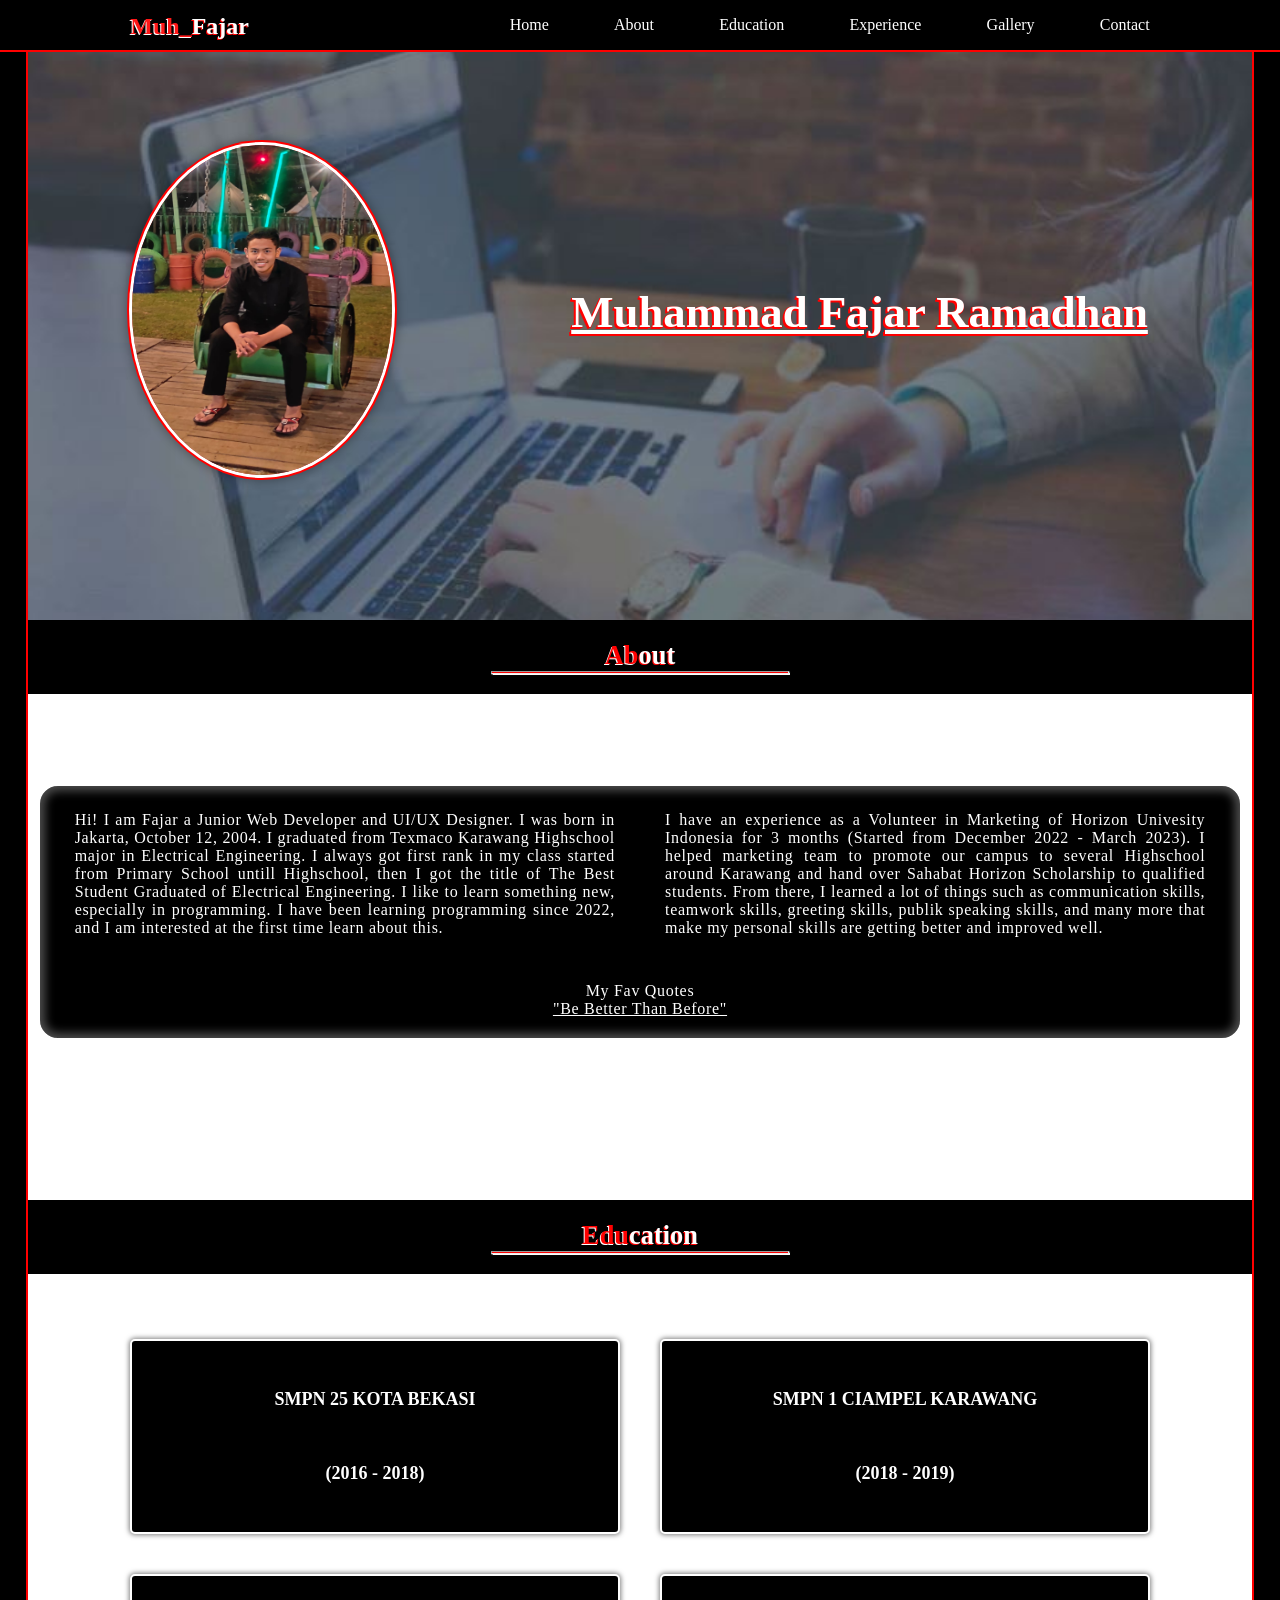
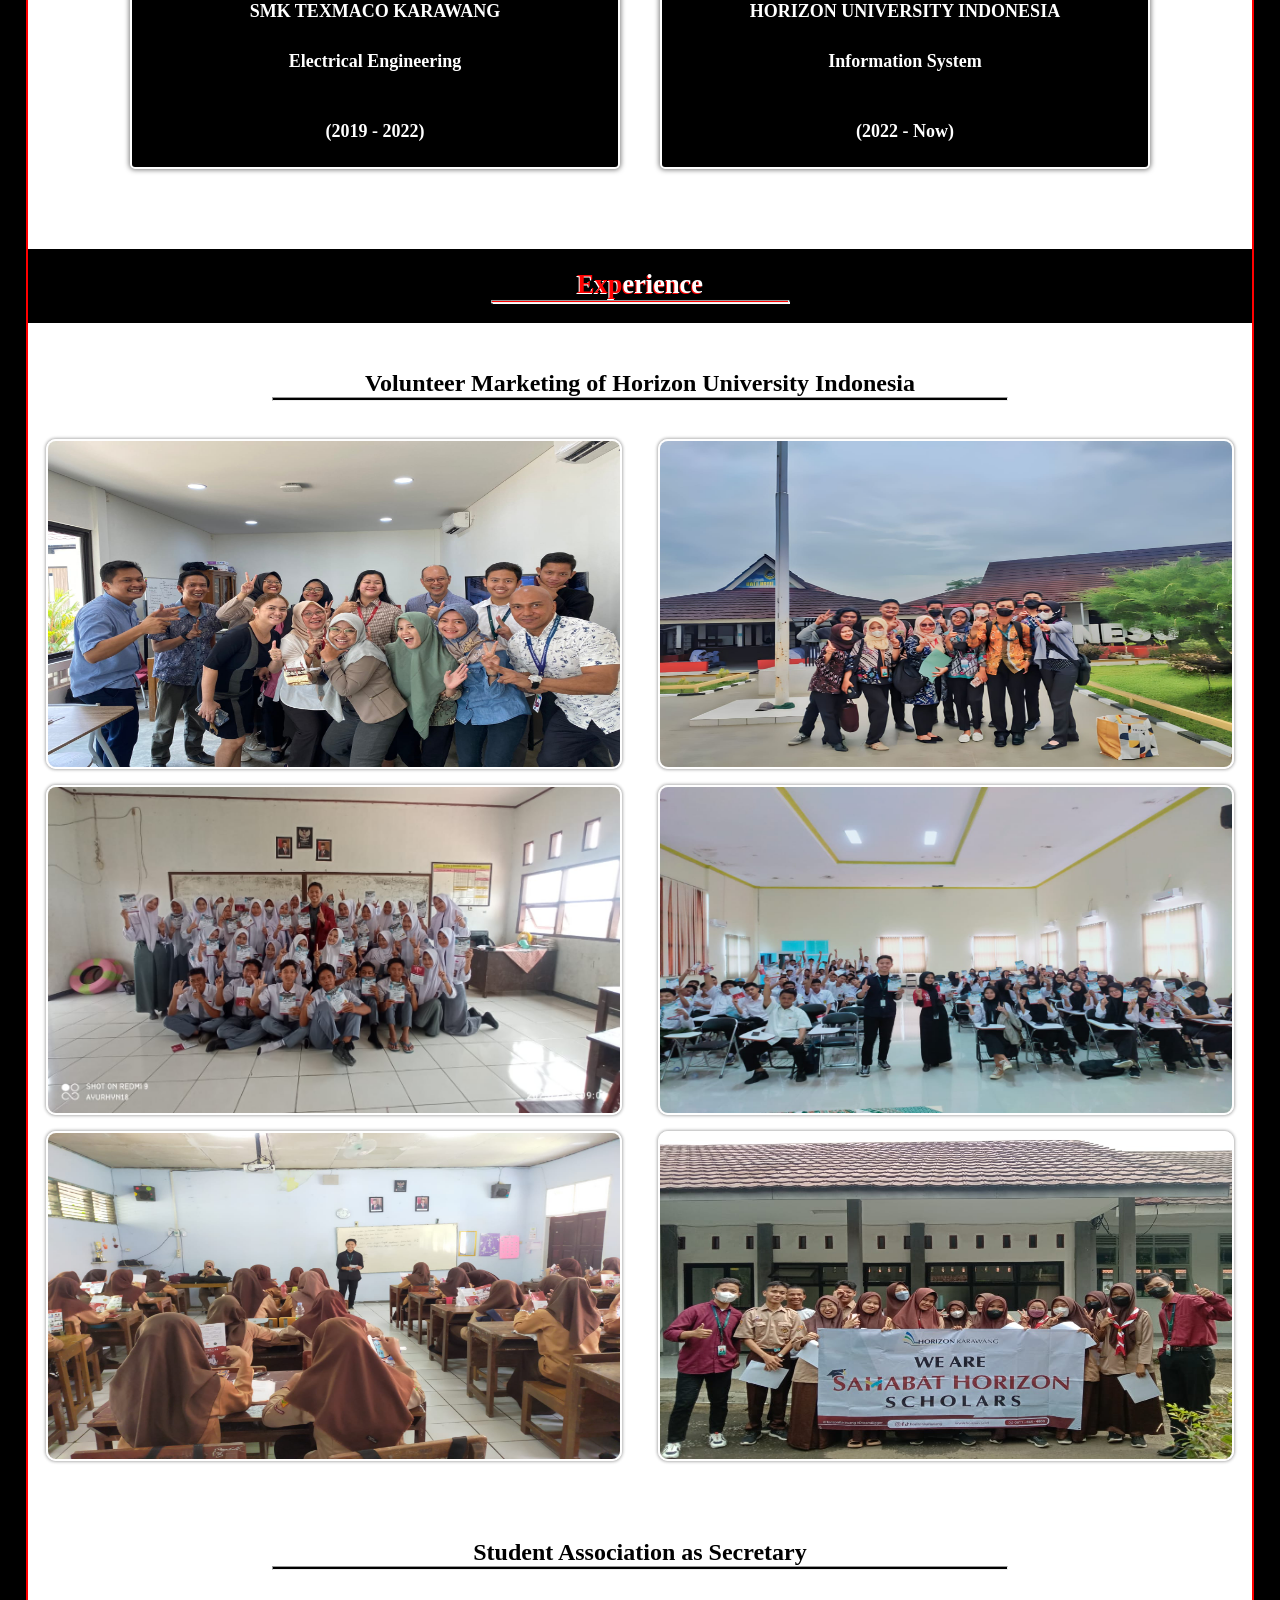
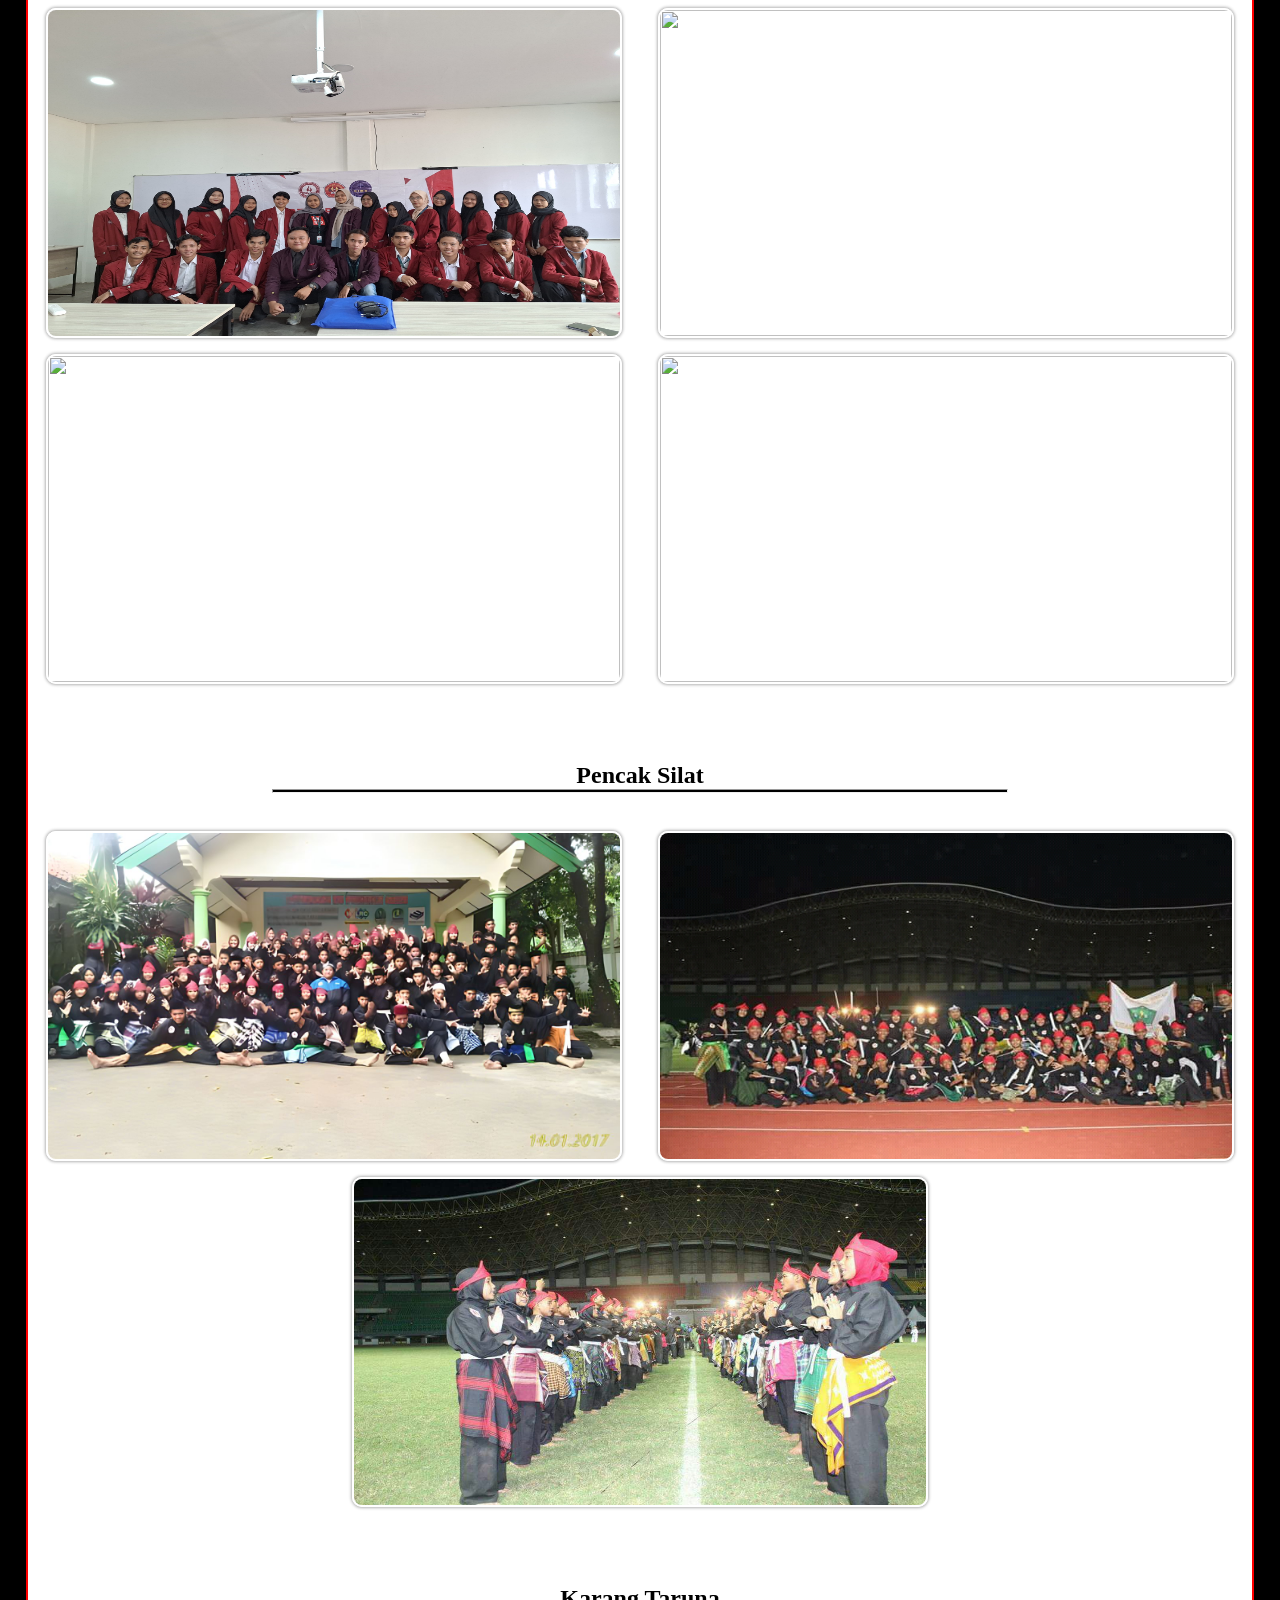
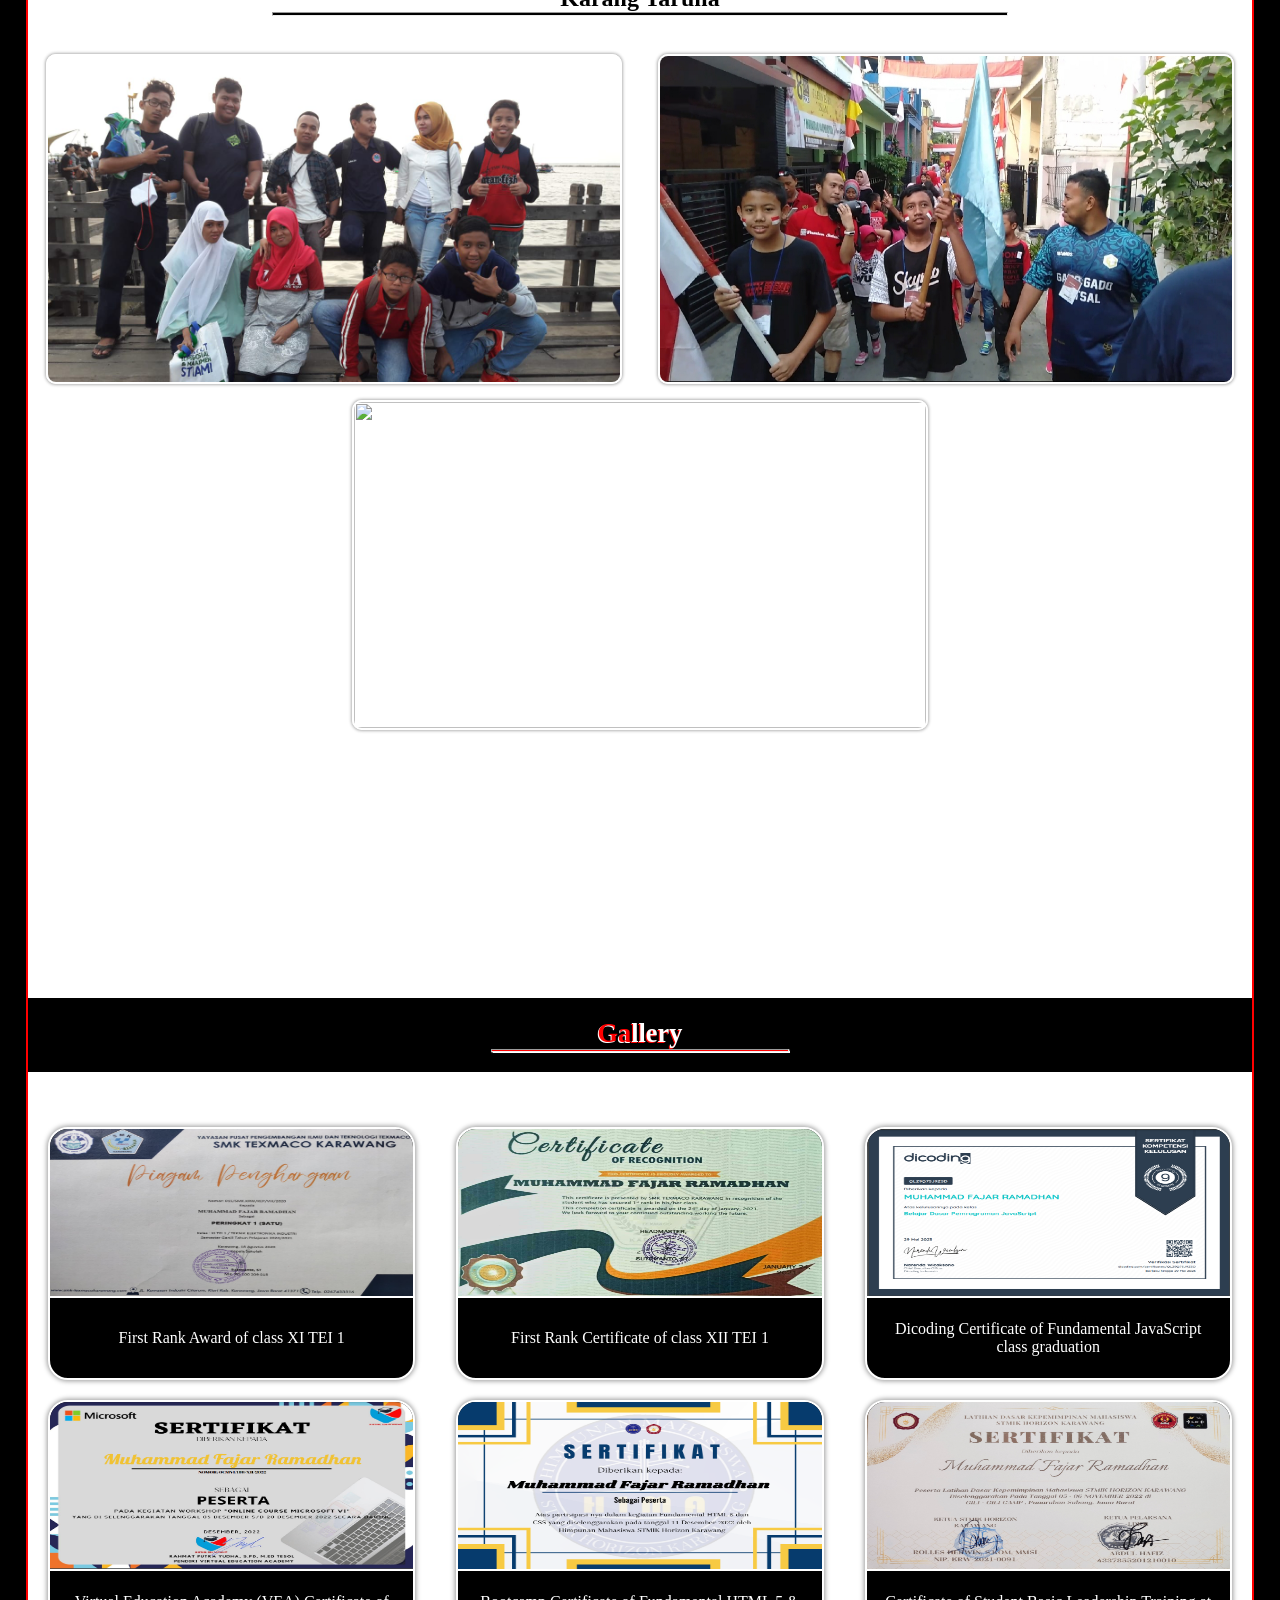
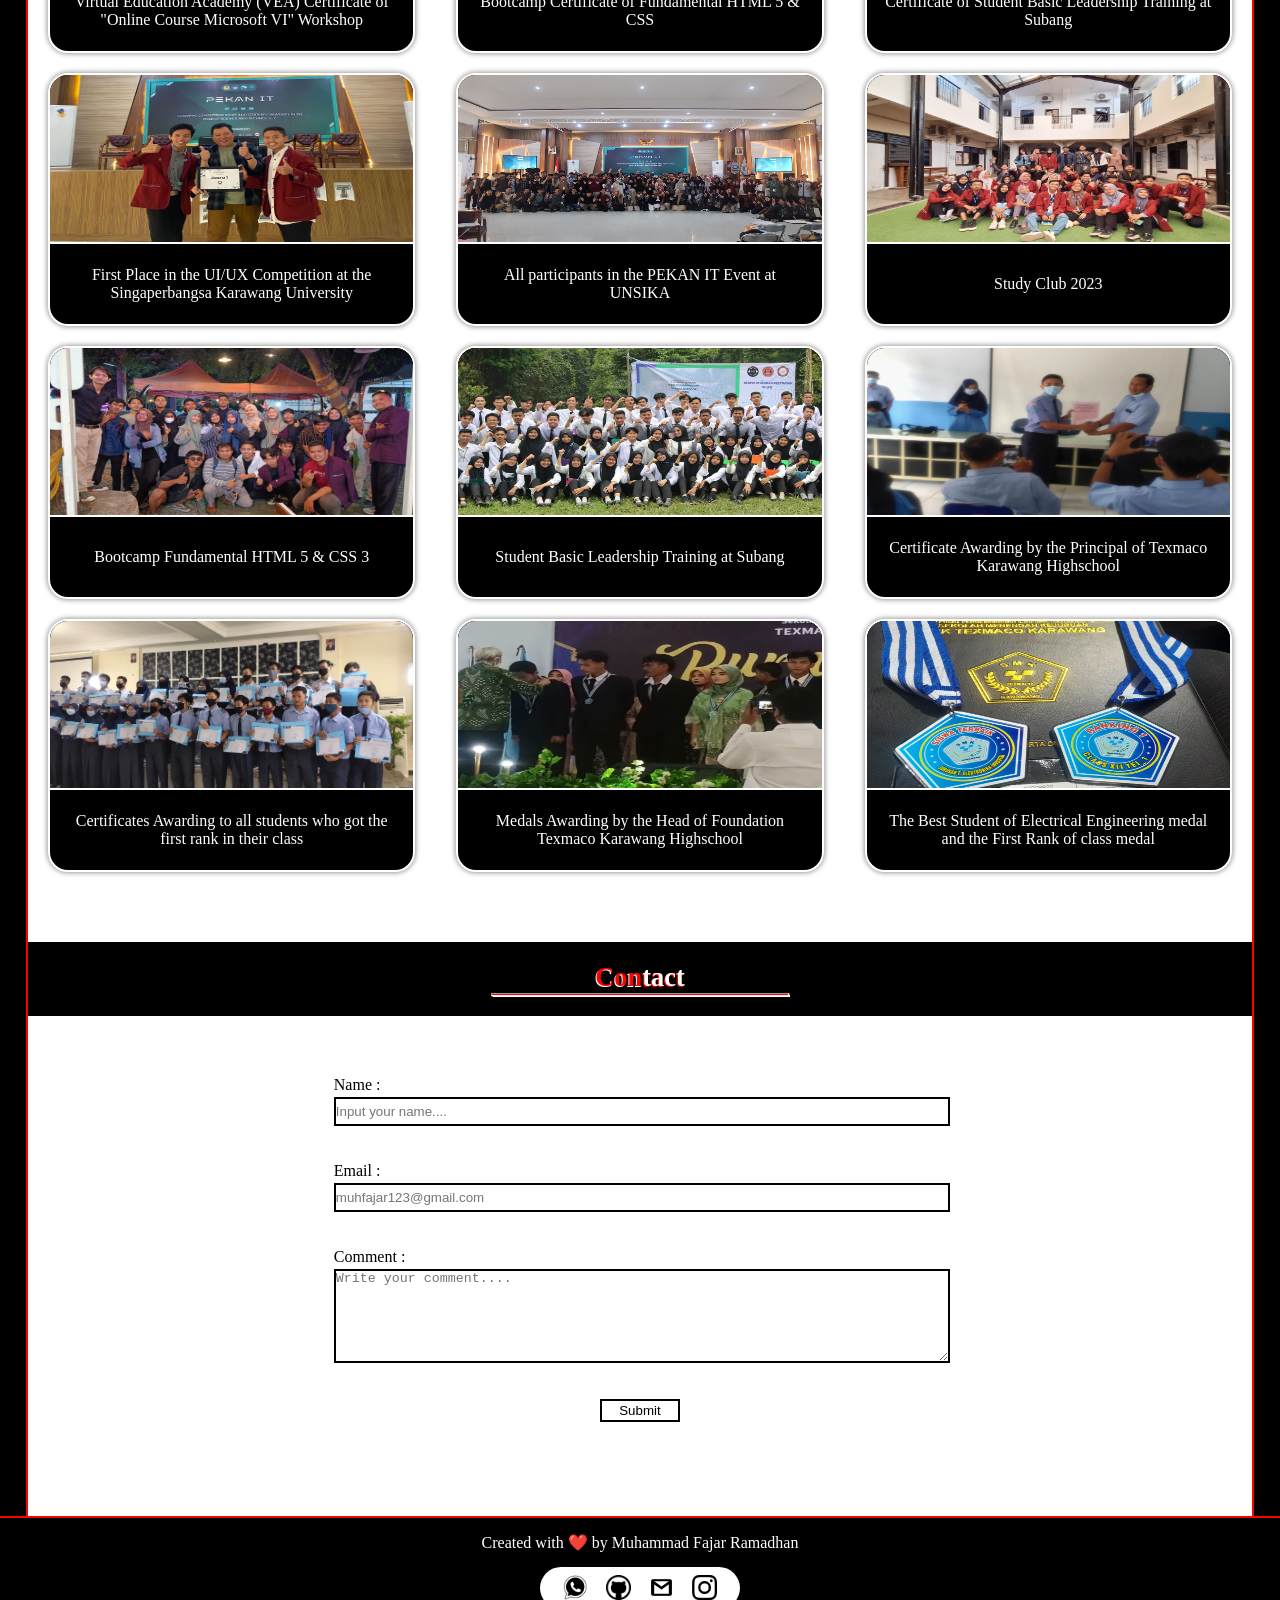
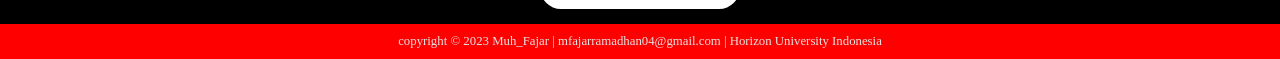
==== index.html @ cba86c98 "merubah nama file menjadi index.html" ====
<!DOCTYPE html>
<html lang="en">

<head>
    <meta charset="UTF-8">
    <meta name="viewport" content="width=device-width, initial-scale=1.0">
    <title>Portfolio</title>
    <link rel="stylesheet" href="style.css">
</head>

<body>
    <div class="container">
        <nav>
            <div class="logo">
                <h1><span>Muh_</span>Fajar</h1>
            </div>

            <ul>
                <li><a href="#home" class="visit">Home</a></li>
                <li><a href="#about">About</a></li>
                <li><a href="#education">Education</a></li>
                <li><a href="#experience">Experience</a></li>
                <li><a href="#gallery">Gallery</a></li>
                <li><a href="#contact">Contact</a></li>
            </ul>

            <div class="menu-toggle">
                <input type="checkbox">
                <span></span>
                <span></span>
                <span></span>
            </div>
        </nav>

        <!-- Home -->
        <div class="hero">
            <div id="home">
                <div class="container-dua">
                    <div class="profile">
                        <div class="profile2">
                            <img src="image/Profile.jpeg" alt="">
                        </div>
                        <div class="content">
                            <h1>Muhammad Fajar Ramadhan</h1>
                            <p class="typing"></p>
                        </div>
                    </div>
                </div>
            </div>

            <!-- About -->
            <section id="about">
                <div class="sub">
                    <h2><span class="merah">Ab</span>out</h2>
                    <hr>
                </div>
                <div class="container-tiga">
                    <div class="content2">
                        <p>Hi! I am Fajar a Junior Web Developer and UI/UX Designer. I was born in Jakarta, October 12,
                            2004. I graduated
                            from
                            Texmaco Karawang Highschool major in Electrical Engineering. I always got first rank in my
                            class
                            started from Primary School untill Highschool, then I got the title of The Best Student
                            Graduated of Electrical Engineering. I like to learn something new, especially in
                            programming. I
                            have been learning programming since 2022, and I am interested at the first time learn about
                            this. </p>
                    </div>
                    <div class="content2">
                        <p>I have an experience as a Volunteer in Marketing of Horizon Univesity Indonesia for 3 months
                            (Started from December 2022 - March 2023).
                            I
                            helped marketing team to promote our campus to several Highschool around Karawang and hand
                            over
                            Sahabat Horizon Scholarship to qualified students. From
                            there, I learned a lot of things such as communication skills, teamwork skills, greeting
                            skills,
                            publik speaking skills, and many more that make my personal skills are getting better and
                            improved well. </p>
                    </div>
                    <div class="quote">
                        <p>My Fav Quotes </p>
                        <p>"Be Better Than Before"</p>
                    </div>
                </div>
            </section>


            <!-- Education -->
            <section id="education">
                <div class="sub">
                    <h2><span class="merah">Edu</span>cation</h2>
                    <hr>
                </div>
                <div class="container-empat">
                    <div class="box">
                        <span>SMPN 25 KOTA BEKASI</span>
                        <span>(2016 - 2018)</span>
                    </div>
                    <div class="box">
                        <span>SMPN 1 CIAMPEL KARAWANG</span>

                        <span>(2018 - 2019)</span>
                    </div>
                    <div class="box">
                        <span>SMK TEXMACO KARAWANG</span>
                        <span>Electrical Engineering</span>
                        <span>(2019 - 2022)</span>
                    </div>
                    <div class="box">
                        <span>HORIZON UNIVERSITY INDONESIA</span>
                        <span>Information System</span>
                        <span>(2022 - Now)</span>
                    </div>
                </div>
            </section>
            <!-- End Education -->

            <!-- Experience -->
            <section id="experience">
                <div class="sub">
                    <h2><span class="merah">Exp</span>erience</h2>
                    <hr>
                </div>
                <div class="container-lima">
                    <div class="header utama">
                        <h2>Volunteer Marketing of Horizon University Indonesia</h2>
                        <hr>
                    </div>
                    <div class="thumbnail">
                        <img src="./image/marketingtim.jpeg" alt="">
                        <div class="overlay">
                            <span>Marketing team of Horizon University Indonesia</span>
                        </div>
                    </div>
                    <div class="thumbnail">
                        <img src="./image/marketingtour.jpeg" alt="">
                        <div class="overlay">
                            <span>School Visit to SMKN 1 Sukatani Purwakarta</span>
                        </div>
                    </div>
                    <!-- <div class=" thumbnail">
                        <img src="./image/schoolvisit1.jpeg" alt="">
                        <div class="overlay">
                            <span>School Visit to SMAN 1 Pebayuran Karawang</span>
                        </div>
                    </div> -->
                    <div class="thumbnail">
                        <img src="./image/schoolvisit2.jpeg" alt="">
                        <div class="overlay">
                            <span>School Visit to SMAN 1 Batujaya Karawang</span>
                        </div>
                    </div>
                    <div class="thumbnail">
                        <img src="./image/svmuhammadiyah.jpeg" alt="">
                        <div class="overlay">
                            <span>School Visit to SMK Muhammadiyah 2 Cikampek</span>
                        </div>
                    </div>
                    <div class="thumbnail">
                        <img src="./image/schoolvisit3.jpeg" alt="">
                        <div class="overlay">
                            <span>School Visit to SMKN 2 Karawang</span>
                        </div>
                    </div>
                    <div class="thumbnail">
                        <img src="./image/shsmkn2krw.jpeg" alt="">
                        <div class="overlay">
                            <span>Sahabat Horizon Scholarship Awarding to SMAN 3 Karawang</span>
                        </div>
                    </div>
                    <!-- <div class="thumbnail">
                        <img src="./image/shtexmaco.jpeg" alt="">
                        <div class="overlay">
                            <span>Sahabat Horizon Scholarship Awarding to SMK Texmaco Karawang</span>
                        </div>
                    </div> -->
                    <div class="header">
                        <h2>Student Association as Secretary </h2>
                        <hr>
                    </div>
                    <div class="thumbnail">
                        <img src="./image/Sertijab.jpg" alt="">
                        <div class="overlay">
                            <span>Handover of Organization Position at Horizon University Indonesia</span>
                        </div>
                    </div>
                    <div class="thumbnail">
                        <img src="./image/Sertijab2.jpeg" alt="">
                        <div class="overlay">
                            <span>Management Orientation Period at Subang</span>
                        </div>
                    </div>
                    <div class="thumbnail">
                        <img src="./image/musang.jpg" alt="">
                        <div class="overlay">
                            <span>Deliberation of Association Members</span>
                        </div>
                    </div>
                    <div class="thumbnail">
                        <img src="./image/Notulen.jpg" alt="">
                        <div class="overlay">
                            <span>Notulen of Student Deliberation (2023)</span>
                        </div>
                    </div>
                    <div class="header">
                        <h2>Pencak Silat</h2>
                        <hr>
                    </div>
                    <div class="thumbnail">
                        <img src="./image/silat.jpeg" alt="">
                        <div class="overlay">
                            <span>The Indonesian Pencak Silat Association (IPSI) <br>Pusaka Siliwangi Community</span>
                        </div>
                    </div>
                    <div class="thumbnail">
                        <img src="./image/silat2.jpeg" alt="">
                        <div class="overlay">
                            <span>Muri Record of 1000 Pesilat with the IPSI Single Machete Style at Chandrabaga Stadium
                                Bekasi</span>
                        </div>
                    </div>
                    <div class="thumbnail">
                        <img src="./image/silat3.jpeg" alt="">
                        <div class="overlay">
                            <span>Welcoming the Mayor of Bekasi at Chandrabaga Stadium Bekasi</span>
                        </div>
                    </div>
                    <div class="header">
                        <h2>Karang Taruna</h2>
                        <hr>
                    </div>
                    <div class="thumbnail">
                        <img src="./image/karangtaruna1.jpeg" alt="">
                        <div class="overlay">
                            <span>Karangtaruna trip to Ancol</span>
                        </div>
                    </div>
                    <div class="thumbnail">
                        <img src="./image/karangtaruna2.jpeg" alt="">
                        <div class="overlay">
                            <span>Flag parade on Independence Day Celebration</span>
                        </div>
                    </div>
                    <div class="thumbnail">
                        <img src="./image/Ngajar.jpg" alt="">
                        <div class="overlay">
                            <span>Teach TPA/DTA at the mosque around my house</span>
                        </div>
                    </div>
                    <div class="header">
                    </div>
                </div>
            </section>
            <!-- End Experience -->


            <!-- Gallery -->

            <section id="gallery">
                <div class="sub">
                    <h2><span class="merah">Ga</span>llery</h2>
                    <hr>
                </div>
                <div class="container-enam">
                    <div class="card">
                        <div class="header2">
                            <img src="./image/Certificate1.jpeg" alt="">
                        </div>
                        <div class="thumbnail2">
                            <p>First Rank Award of class XI TEI 1</p>
                        </div>
                    </div>
                    <div class="card">
                        <div class="header2">
                            <img src="./image/Certificate2.jpeg" alt="">
                        </div>
                        <div class="thumbnail2">
                            <p>First Rank Certificate of class XII TEI 1</p>
                        </div>
                    </div>
                    <div class="card">
                        <div class="header2">
                            <img src="./image/CertificateDicoding.png" alt="">
                        </div>
                        <div class="thumbnail2">
                            <p>Dicoding Certificate of Fundamental JavaScript class graduation</p>
                        </div>
                    </div>
                    <div class="card">
                        <div class="header2">
                            <img src="./image/CertificateVEA.png" alt="">
                        </div>
                        <div class="thumbnail2">
                            <p>Virtual Education Academy (VEA) Certificate of "Online Course Microsoft VI" Workshop</p>
                        </div>
                    </div>
                    <div class="card">
                        <div class="header2">
                            <img src="./image/CertificateBootcamp.png" alt="">
                        </div>
                        <div class="thumbnail2">
                            <p>Bootcamp Certificate of Fundamental HTML 5 & CSS</p>
                        </div>
                    </div>
                    <div class="card">
                        <div class="header2">
                            <img src="./image/CertificateLDKM.jpg" alt="">
                        </div>
                        <div class="thumbnail2">
                            <p>Certificate of Student Basic Leadership Training at Subang</p>
                        </div>
                    </div>
                    <div class="card">
                        <div class="header2">
                            <img src="./image/uiux_competition.jpg" alt="">
                        </div>
                        <div class="thumbnail2">
                            <p>First Place in the UI/UX Competition at the Singaperbangsa Karawang University </p>
                        </div>
                    </div>
                    <div class="card">
                        <div class="header2">
                            <img src="./image/pekanIT_unsika.jpg" alt="">
                        </div>
                        <div class="thumbnail2">
                            <p>All participants in the PEKAN IT Event at UNSIKA </p>
                        </div>
                    </div>
                    <div class="card">
                        <div class="header2">
                            <img src="./image/study_club2023.jpg" alt="">
                        </div>
                        <div class="thumbnail2">
                            <p>Study Club 2023</p>
                        </div>
                    </div>
                    <div class="card">
                        <div class="header2">
                            <img src="./image/bootcamp.jpeg" alt="">
                        </div>
                        <div class="thumbnail2">
                            <p>Bootcamp Fundamental HTML 5 & CSS 3 </p>
                        </div>
                    </div>
                    <!-- <div class="card">
                        <div class="header2">
                            <img src="./image/uiux-class.jpg" alt="">
                        </div>
                        <div class="thumbnail2">
                            <p>UI/UX night class</p>
                        </div>
                    </div> -->
                    <div class="card">
                        <div class="header2">
                            <img src="./image/Lldkm2022.jpeg" alt="">
                        </div>
                        <div class="thumbnail2">
                            <p>Student Basic Leadership Training at Subang </p>
                        </div>
                    </div>
                    <div class="card">
                        <div class="header2">
                            <img src="./image/award.jpeg" alt="">
                        </div>
                        <div class="thumbnail2">
                            <p>Certificate Awarding by the Principal of Texmaco Karawang Highschool</p>
                        </div>
                    </div>
                    <div class="card">
                        <div class="header2">
                            <img src="./image/rank1_2021.jpeg" alt="">
                        </div>
                        <div class="thumbnail2">
                            <p>Certificates Awarding to all students who got the first rank in their class</p>
                        </div>
                    </div>
                    <div class="card">
                        <div class="header2">
                            <img src="./image/award2.jpeg" alt="">
                        </div>
                        <div class="thumbnail2">
                            <p>Medals Awarding by the Head of Foundation Texmaco Karawang Highschool</p>
                        </div>
                    </div>
                    <!-- <div class="card">
                        <div class="header2">
                            <img src="./image/bestgraduated.jpeg" alt="">
                        </div>
                        <div class="thumbnail2">
                            <p>Graduated from Texmaco Karawang Highschool</p>
                        </div>
                    </div> -->
                    <div class="card">
                        <div class="header2">
                            <img src="./image/medali.jpeg" alt="">
                        </div>
                        <div class="thumbnail2">
                            <p>The Best Student of Electrical Engineering medal and the First Rank of class medal
                            </p>
                        </div>
                    </div>
                    <!-- <div class="card">
                        <div class="header2">
                            <img src="./image/teknikelektro1.jpeg" alt="">
                        </div>
                        <div class="thumbnail2">
                            <p>Class XII TEI 1 Texmaco Karawang Highschool</p>
                        </div>
                    </div> -->
                </div>
            </section>

            <!-- End Gallery -->


            <!-- Contact -->

            <section id="contact">
                <div class="sub">
                    <h2><span class="merah">Con</span>tact</h2>
                    <hr>
                </div>
                <div class="container-tujuh">
                    <form name="muhfajar-contactform" action="" method="post">
                        <label for="Name">Name :</label><br>
                        <input type="text" name="Name" placeholder="Input your name...." required><br><br>
                        <label for="Email">Email :</label><br>
                        <input type="email" name="Email" placeholder="muhfajar123@gmail.com" required><br><br>
                        <label for="comment">Comment :</label><br>
                        <textarea rows="6" cols="" placeholder="Write your comment...." id="comment" name="Comment"
                            required></textarea><br><br>
                        <div class="middle">
                            <button type="submit" class="submit">Submit</button><br>
                            <button type="button" class="loading none">Loading...</button>
                        </div>

                        <div class="alert none">
                            <p><b>ThankYou!</b> Your respone has been sent to Fajar 💕💕</p>
                        </div>
                    </form>
                </div>
            </section>

            <!-- End Contact -->
        </div>
        <footer>
            <div class="created">
                <p>Created with ❤️ by <a href="#home">Muhammad Fajar Ramadhan</a></p>
                <div class="sosmed">
                    <div class="logo wa"><a href="http://wa.me/62895333530959"><img src="./image/Logo-WA.png"
                                alt=""></a>
                    </div>
                    <div class="logo github"><a href="https://github.com/mfajarramadhan"><img
                                src="./image/Logo-github.png" alt=""></a>
                    </div>
                    <div class="logo gmail"><a href="mailto:mfajarramadhan04@gmail.com/"><img
                                src="./image/Logo-gmail.png" alt=""></a>
                    </div>
                    <div class="logo instagram"><a href="https://instagram.com/mfajarr25?igshid=MzRlODBiNWFlZA=="><img
                                src="./image/Logo-Instagram.png" alt=""></a>
                    </div>
                </div>
            </div>
            <div class="copyright">
                <p>copyright ©️ 2023 Muh_Fajar | mfajarramadhan04@gmail.com | Horizon University Indonesia </p>
            </div>
        </footer>
    </div>

    <!-- GSAP -->
    <script src="https://cdnjs.cloudflare.com/ajax/libs/gsap/3.12.2/gsap.min.js"></script>
    <!-- GSAP text plugnin -->
    <script src="https://cdnjs.cloudflare.com/ajax/libs/gsap/3.12.2/TextPlugin.min.js"></script>
    <!-- End GSAP text plugin -->
    <script src="script.js"></script>

</body>

</html>
---- style.css ----
* {
    margin: 0;
    padding: 0;
}

body {
    overflow-x: hidden;
    background-color: red;
}

html {
    scroll-behavior: smooth;
}

.container {
    width: 100%;
    background-color: black;
    overflow-x: hidden;
}

.hero {
    width: 96%;
    background-color: white;
    margin-left: 2%;
    color: black;
    box-sizing: border-box;
    border-left: 2px solid red;
    border-right: 2px solid red;
    /* border-left: 2px solid rgb(47, 255, 61);
    border-right: 2px solid rgb(47, 255, 61); */
    cursor: default;
    margin-bottom: -100px;
}



/* NavBar */
nav {
    position: fixed;
    top: 0;
    display: flex;
    justify-content: space-around;
    background-color: black;
    height: 50px;
    align-items: center;
    color: white;
    width: 100%;
    border-bottom: 2px solid red;
    z-index: 9999
}

nav .logo h1 {
    text-shadow:
        -1px 1px red;
}

nav .logo span {
    color: rgb(255, 24, 24);
    font-family: Cambria, Cochin, Georgia, Times, 'Times New Roman', serif;
    text-shadow:
        -1px 1px white;
}

nav ul {
    display: flex;
    width: 50%;
    justify-content: space-between;
    list-style: none;
}

nav li a:hover {
    color: red;
    text-decoration: underline;
}

nav ul li a {
    text-decoration: none;
    color: white;
}

/* Menu Toggle */
.menu-toggle {
    display: none;
    height: 20px;
    position: relative;
    flex-direction: column;
    justify-content: space-between;
}

.menu-toggle span {
    display: block;
    width: 28px;
    height: 2px;
    background-color: white;
    border-radius: 3px;
    transition: .3s;
}

.menu-toggle input {
    position: absolute;
    width: 40px;
    height: 30px;
    left: -6px;
    top: -4px;
    cursor: pointer;
    opacity: 0;
}

/* Menu Toogle Animation */
.menu-toggle span:nth-child(2) {
    transform-origin: 0 0;
}

.menu-toggle span:nth-child(4) {
    transform-origin: 0 100%;
}

.menu-toggle input:checked~span:nth-child(2) {
    transform: rotate(45deg) translate(-1px, -1px);
    background-color: red;
}

.menu-toggle input:checked~span:nth-child(4) {
    transform: rotate(-45deg) translate(-1px, 0);
    background-color: red;
}

.menu-toggle input:checked~span:nth-child(3) {
    opacity: 0;
}

/* End NavBar */



/* Sub Judul */
section {
    margin: 100px auto;
    padding-top: 40px;
}

.sub {
    background-color: black;
    padding: 20px;
    color: white;
    display: flex;
    flex-direction: column;
    align-items: center;
    margin: 20px auto;
    /* border-top: 2px solid rgb(47, 255, 61);
    border-bottom: 2px solid rgb(47, 255, 61); */
    text-shadow:
        -1px 1px red;
    font-size: 1.1em;
}

.sub h2 span {
    text-shadow:
        -1px 1px white;
}

.sub span.merah {
    color: red;
}

.sub h2 {
    margin-bottom: 0;
}

.sub hr {
    width: 25%;
    height: 1px;
    background-color: red;
    box-shadow: 0px 0px 1px .5px white;
}

/* End Subjudul */



/* Home */
.container-dua {
    padding-top: 115px;
    margin-bottom: -160px;
    height: 505px;
    background-image: url(.//image/showcase.jpg);
    background-repeat: no-repeat;
    background-size: cover;
}

.profile {
    display: flex;
    justify-content: space-around;
    align-items: center;
    padding: 30px;
}

.profile2 {
    transition: all .3s;
}

.profile img {
    width: 260px;
    height: 330px;
    border-radius: 100%;
    transition: all .3s;
    /* rgb(47, 255, 61); */
    box-shadow:
        0px 0px 0px 3px white,
        0px 0px 0px 4px red,
        0px 0px 0px 5px red,
        0px 0px 10px 6px rgba(0, 0, 0, .3);
}

.profile2:hover {
    scale: 1.1;
}

.profile2:hover img {
    box-shadow:
        0px 0px 0px 3px rgba(255, 255, 255, 1),
        0px 0px 0px 4px red,
        0px 0px 0px 5px red,
        0px 0px 10px 6px rgba(0, 0, 0, .6);
}

.profile .content {
    text-align: center;
    color: white;
    font-size: 1.4em;
    transition: all .3s;
    text-shadow:
        0 1px red,
        -1px 0 red,
        -1px 1px red,
        -2px 2px red;
}

.profile .content h1 {
    text-decoration: underline;
    padding: 0 0 0 30px;
}

.profile .content:hover {
    scale: 1.05;
}

/* End Home */


/* About */
.container-tiga {
    background-color: black;
    color: white;
    border-radius: 20px;
    display: flex;
    justify-content: center;
    text-align: justify;
    flex-wrap: wrap;
    margin: 90px 10px 0 10px;
    letter-spacing: .7px;
    border: 2px solid white;
    box-shadow: inset 0 0 10px 5px rgba(255, 255, 255, .3);
}

.container-tiga:hover {
    box-shadow:
        inset 0 0 10px 5px rgba(255, 255, 255, .3),
        0 0 10px 2px rgba(0, 0, 0, .3);
}

.container-tiga .content2 {
    width: 45%;
    padding: 25px;
}

.container-tiga .quote {
    width: 100%;
    padding: 20px;
    text-align: center;
}

.container-tiga .quote p:nth-child(2) {
    text-decoration: underline;
}

/* End About */



/* Education */
.container-empat {
    display: flex;
    justify-content: center;
    flex-wrap: wrap;
    margin: 45px 0 -100px 0;
}

.container-empat .box {
    width: 40%;
    height: 195px;
    background-color: black;
    border: 2px solid white;
    box-shadow: 0px 0px 5px 1px rgb(0, 0, 0, .5);
    color: white;
    margin: 20px;
    border-radius: 5px;
    box-sizing: border-box;
    text-align: center;
    display: flex;
    flex-direction: column;
    justify-content: center;
}

.container-empat .box span {
    margin: auto;
    font-size: large;
    padding: 10px;
    font-weight: bold;
}

.container-empat .box:hover {
    box-shadow:
        0px 0px 7px 1px rgb(0, 0, 0, .8),
        inset 0 0 10px 5px rgba(255, 255, 255, .3);
}

.container-empat .box:hover span {
    text-shadow: 1px 1px 1px red;
}

.box span:nth-child(2) {
    margin-top: -5px;
}

/* End Education */



/* Experience */
.container-lima {
    background-color: white;
    color: white;
    display: flex;
    flex-wrap: wrap;
    text-align: center;
    box-sizing: border-box;
}

.container-lima .header {
    width: 100%;
    padding-top: 70px;
    margin-bottom: 30px;
    display: flex;
    flex-direction: column;
    align-items: center;
    color: black;
    /* text-shadow:
        0 1px red,
        1px 1px red; */
}

.container-lima .header.utama {
    padding-top: 27px;
}

.container-lima hr {
    background-color: black;
    /* box-shadow: 0px 0px 1px red; */
    height: 2px;
    width: 60%;
}

.thumbnail {
    width: 47%;
    height: 330px;
    margin: 8px auto;
    border: 2px solid white;
    box-shadow: 0px 0px 3px 1px rgba(0, 0, 0, .3);
    box-sizing: border-box;
    position: relative;
    overflow: hidden;
    border-radius: 10px;
}

.thumbnail:hover {
    box-shadow: 0px 0px 6px 2px rgba(0, 0, 0, .5);
}

.thumbnail img {
    width: 100%;
    height: 100%;
}

.thumbnail .overlay {
    display: flex;
    position: absolute;
    top: 0;
    width: 100%;
    height: 330px;
    align-items: center;
    justify-content: center;
    background-color: black;
    color: white;
    opacity: 1;
    transition: .7s all;
    transform: scale(0) rotate(0);
}

.thumbnail .overlay span {
    padding: 20px;
    text-align: center;
    font-size: 1.1em;
}


.container-lima .thumbnail:hover .overlay {
    transform: scale(1);
    opacity: .8;
}

/* End Experience */



/* Galery */
.container-enam {
    display: flex;
    justify-content: center;
    flex-wrap: wrap;
    color: white;
    margin-top: 45px;
    margin-bottom: -100px;
}

.card {
    width: 30%;
    background-color: black;
    margin: 10px auto;
    border: 2px solid white;
    box-shadow: 0px 0px 5px 1px rgba(0, 0, 0, .4);
    box-sizing: border-box;
    border-radius: 20px;
    overflow: hidden;
}

.card:hover {
    box-shadow: 0px 0px 10px 2px rgba(0, 0, 0, .6);

}

.card .header2 {
    width: 100%;
    background-color: black;
    height: 167px;
}

.card .header2 img {
    width: 100%;
    height: 100%;
}

.card .thumbnail2 {
    text-align: center;
    padding: 15px;
    border-top: 2px solid white;
    height: 50px;
    display: flex;
}

.card .thumbnail2 p {
    margin: auto;
}

/* End Galery */



/* Contact */
.container-tujuh {
    display: flex;
    justify-content: center;
    height: 480px;
}

form {
    width: 50%;
    padding-top: 40px;
    display: flex;
    flex-direction: column;
}

form label {
    margin-bottom: -15px;
}

form input {
    width: 100%;
    height: 25px;
    border: 2px solid black
}

form textarea {
    width: 100%;
    border: 2px solid black
}

form .middle {
    display: flex;
    justify-content: center;
}

form button {
    width: 80px;
    cursor: pointer;
    background-color: white;
    color: black;
    border: 2px solid black;
    padding: 2px;
    transition: all .3s;
}

form button.loading {
    width: 80px;
    cursor: wait;
}

form:hover button {
    /* transform: scale(1.2); */
    color: white;
    background-color: black;
    border: 2px solid red;
}

form button:hover {
    color: red;
}

.none {
    display: none;
}

div .alert {
    margin: 30px auto;
    /* margin-bottom: -30px; */
    color: white;
    background-color: black;
    border: 2px solid red;
    padding: 2px 10px;
    text-align: center;
    letter-spacing: .7px;
    border: 2px solid red;
    box-shadow: 0px 0px 5px 1px rgba(0, 0, 0, .4);
}

/* End Contact */



/* Footer */

footer {
    background-color: black;
    color: white;
    border-top: 2px solid red;
    text-align: center;
    z-index: 1;
}

footer .created {
    padding: 15px;
}

div.sosmed {
    box-sizing: border-box;
    background-color: white;
    border-radius: 200px;
    padding: 5px;
    width: 200px;
    margin: auto;
    display: flex;
    justify-content: space-evenly;
    margin-top: 15px;
}

.logo {
    margin-top: 3px;
}

.logo img {
    width: 25px;
    height: 25px;
    transition: all .2s;
}

.logo img:hover {
    scale: 1.2;
}

footer p a {
    color: white;
    text-decoration: none;
}

footer p a:hover {
    text-decoration: underline;
}

footer .copyright {
    background-color: red;
}

footer .copyright p {
    padding: 10px;
    font-size: .8em;
    color: rgb(227, 226, 226);
}

/* End Footer */



/* Responsive */
/* Fixed responsive about */
@media screen and (max-width: 1090px) {
    .container-tiga .content2 {
        width: 90%;
    }
}

/* Ukuran Tablet */
@media screen and (max-width: 768px) {
    nav ul {
        width: 65%;
    }

    .container-dua {
        display: flex;
        justify-content: center;
        align-items: center;
        padding-top: 185px;
    }

    /* Home */
    .profile {
        display: flex;
        flex-direction: column;
    }

    .profile img {
        width: 250px;
        height: 300px;
        margin-top: -150px;
    }

    .profile .content {
        font-size: larger;
        margin-top: 30px;
    }

    /* About */
    .container-tiga {
        margin-top: 40px;
        margin-bottom: -100px;
    }


    .container-tiga .content2 {
        width: auto;
    }

    .container-tiga .quote {
        width: auto;
    }


    /* Education */
    .container-empat .box {
        height: 175px;
    }

    /* Experience */
    .thumbnail {
        width: 95%;
        height: 295px;
    }

    .thumbnail .overlay {
        height: 295px;
    }

    .container-lima hr {
        width: 90%;
    }

    /* Galery */
    .card {
        width: 48%;
    }
}


/* Ukuran Mobile */
@media screen and (max-width: 576px) {
    .menu-toggle {
        display: flex;
    }

    nav ul {
        position: absolute;
        right: 0;
        top: 0;
        flex-direction: column;
        background-color: black;
        height: 100vh;
        justify-content: space-evenly;
        align-items: center;
        z-index: -1;
        width: 44%;
        transform: translateX(100%);
        opacity: 0;
        border-left: 2px solid red;
        border-bottom: 2px solid red;
        transition: all .5s;
    }

    nav ul li {
        margin-bottom: -30px;
    }

    nav ul.slide {
        transform: translate(0);
        opacity: 1;
    }

    /* subjudul */
    .sub hr {
        width: 33%;
    }

    /* Home */
    .container-dua {
        margin-top: -250px;
        height: 700px;
    }

    .profile {
        display: flex;
        flex-direction: column;
    }

    .profile img {
        width: 230px;
        margin-top: 100px;
    }

    .profile .content {
        font-size: medium;
        margin-top: 40px;
    }

    .profile .content h1 {
        margin-left: -25px;
    }

    /* About */
    .container-tiga {
        display: block;
        overflow: hidden;
        letter-spacing: 0;
        margin-top: 30px;
    }

    /* Education */
    .container-empat {
        display: block;
        width: 238%;
        margin-top: 30px;
    }

    .container-empat .box {
        margin: 10px;
        margin-top: 20px;
    }

    /* Experience */
    .container-lima {
        display: block;
    }

    .thumbnail {
        height: 280px;
        margin-top: 20px;
    }

    .thumbnail .overlay {
        height: 280px;
    }

    .container-lima hr {
        width: 90%;
    }

    /* Galery */
    .card {
        width: 90%;
    }

    .card .header2 {
        height: 190px;
    }

    /* Contact */
    form {
        width: 70%;
    }


    /* Ukuran Vivo Z1 pro */
    @media screen and (max-width: 366px) {
        .sub hr {
            width: 60%;
        }

        .container-tiga {
            margin-top: 30px;
            text-align: center;
        }

        .container-empat .box {
            margin: 7px;
        }

        .profile img {
            margin-top: 100px;
        }

        .profile .content {
            margin-top: 45px;
        }

        .container-empat .box {
            margin-top: 20px;
        }

        div.alert {
            letter-spacing: 0;
        }
    }
}
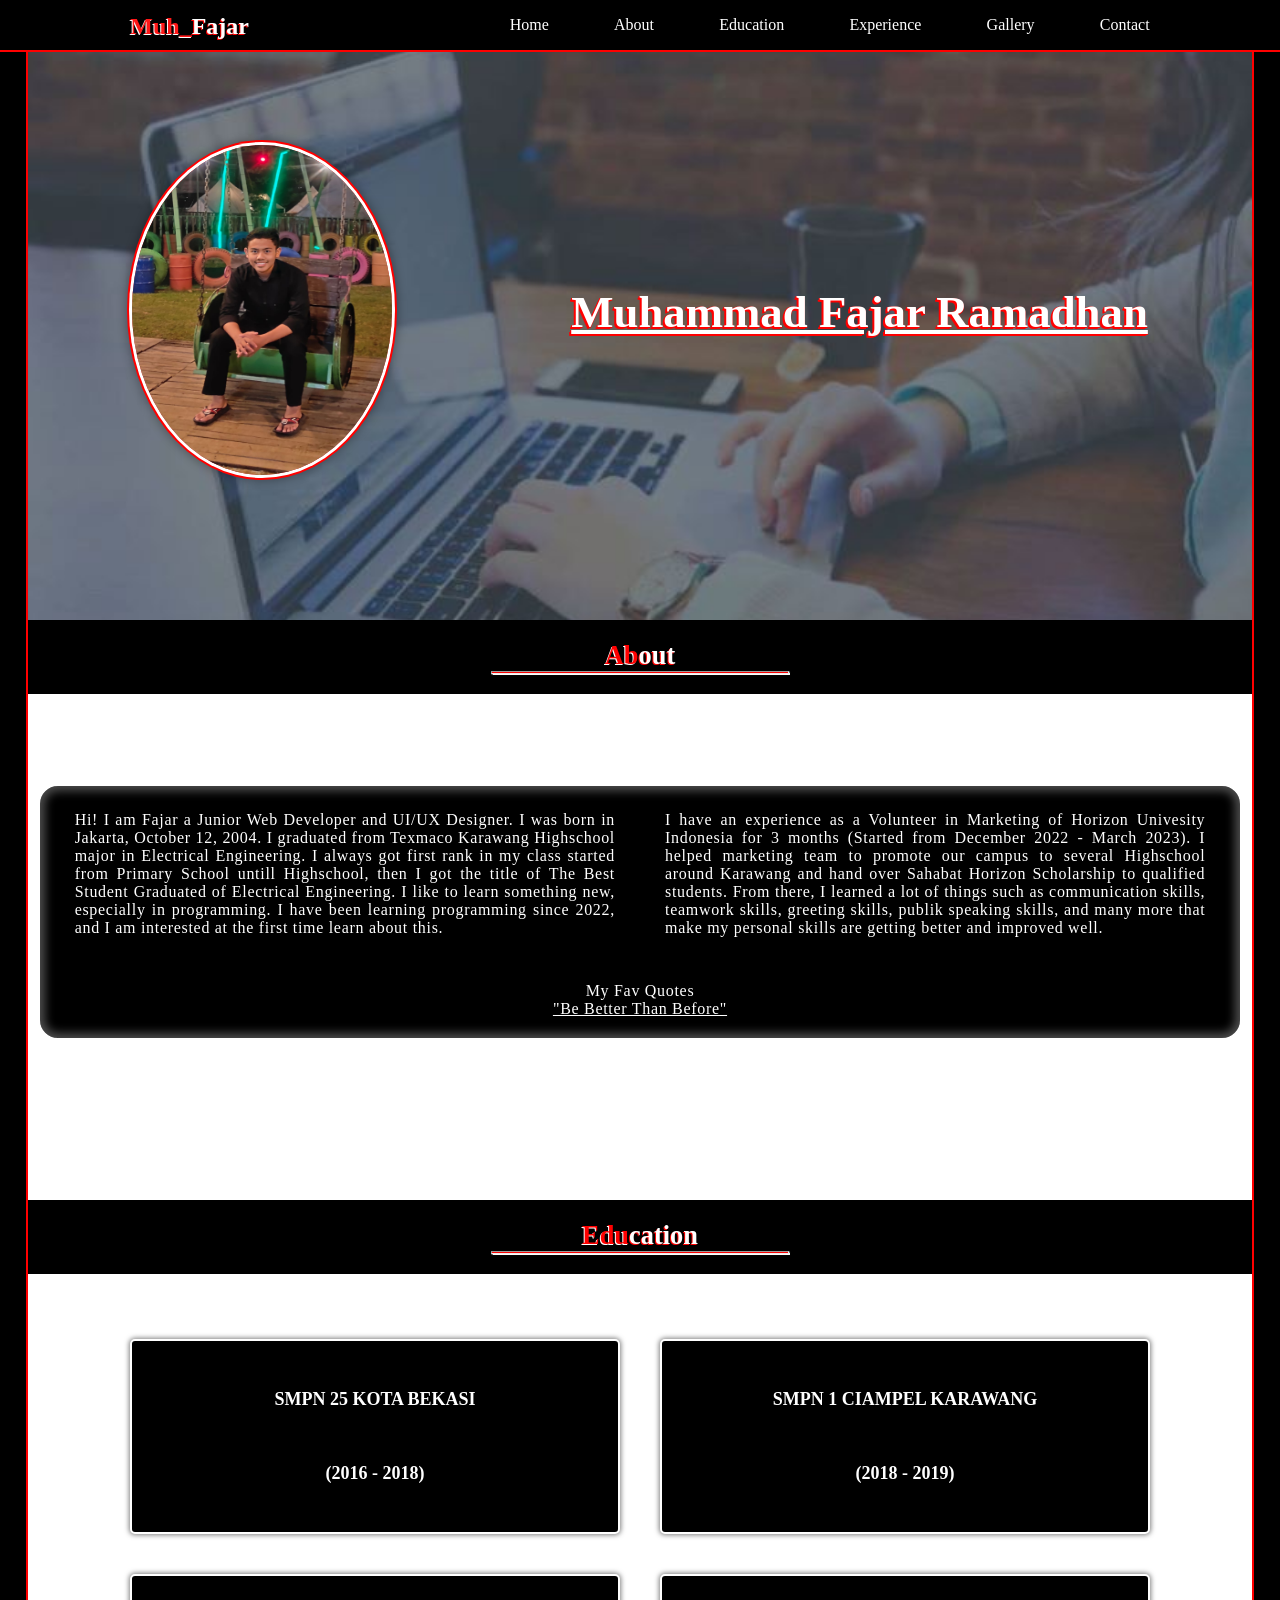
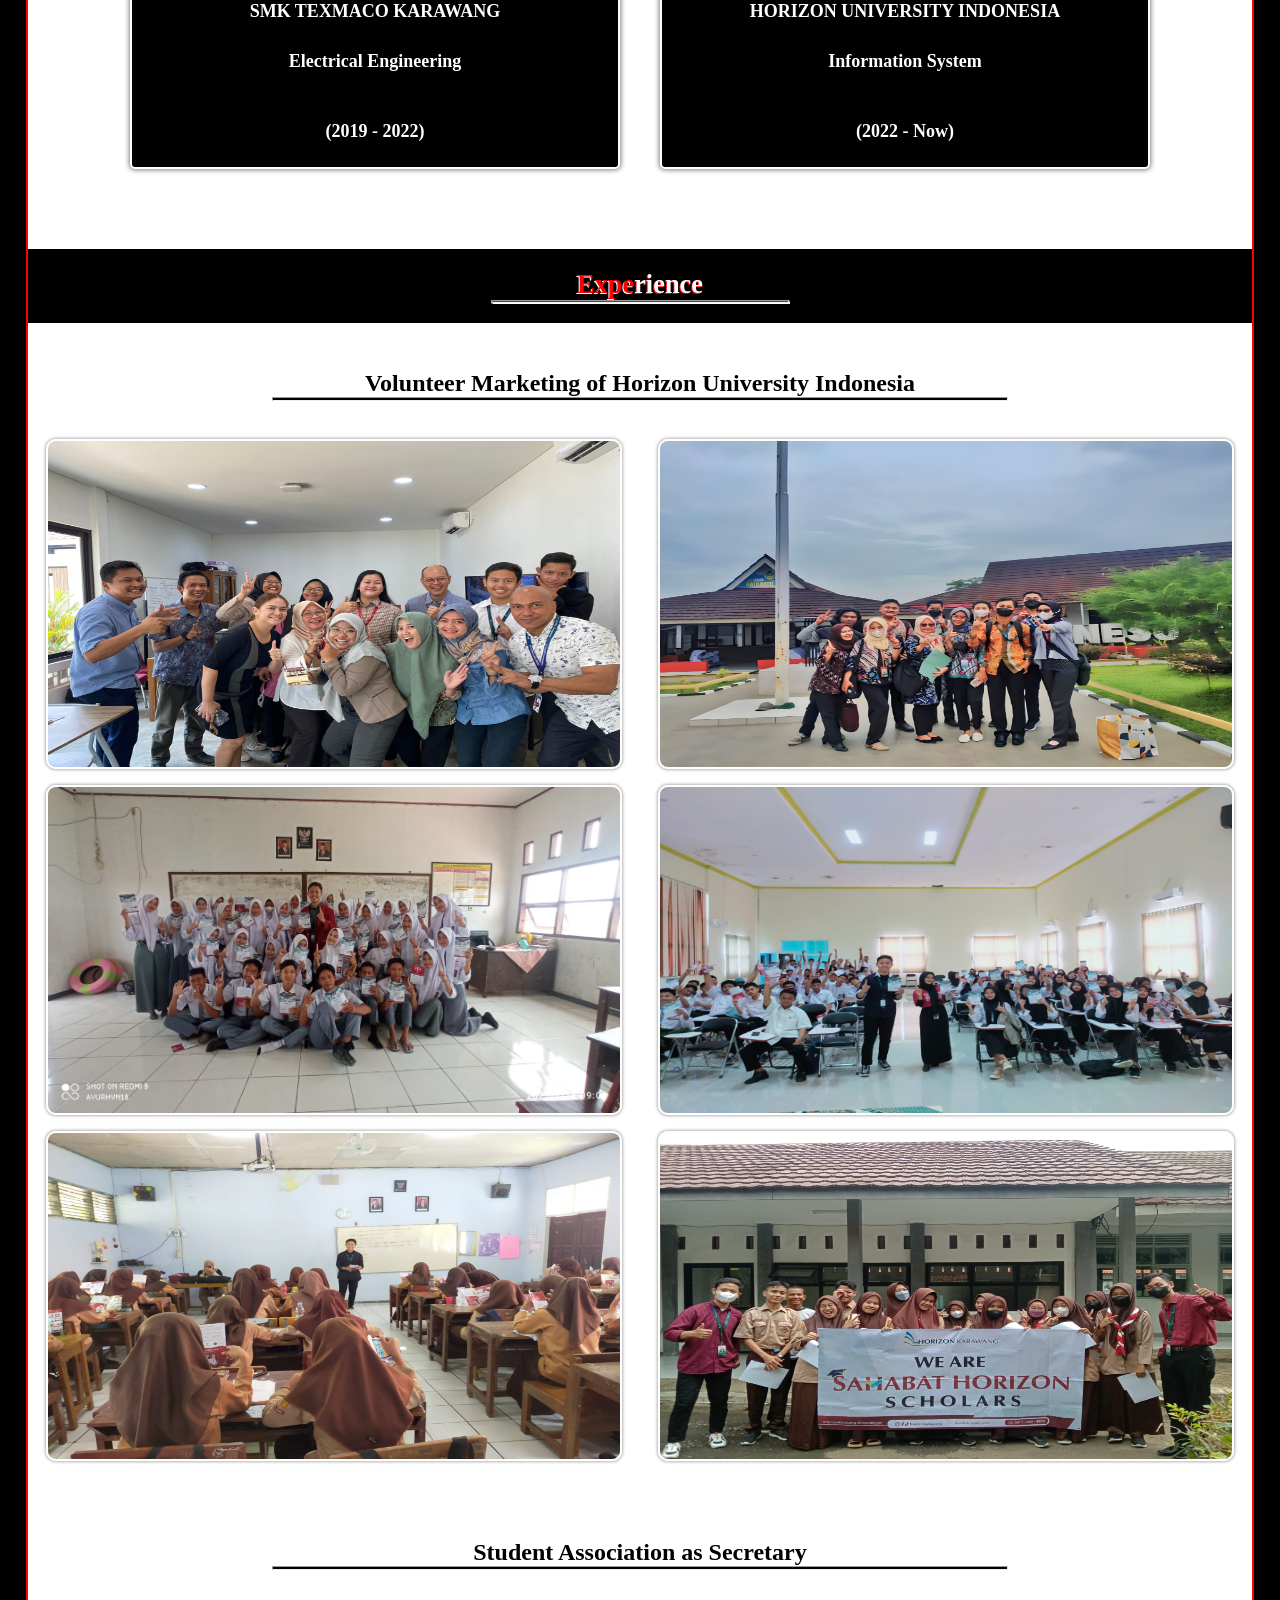
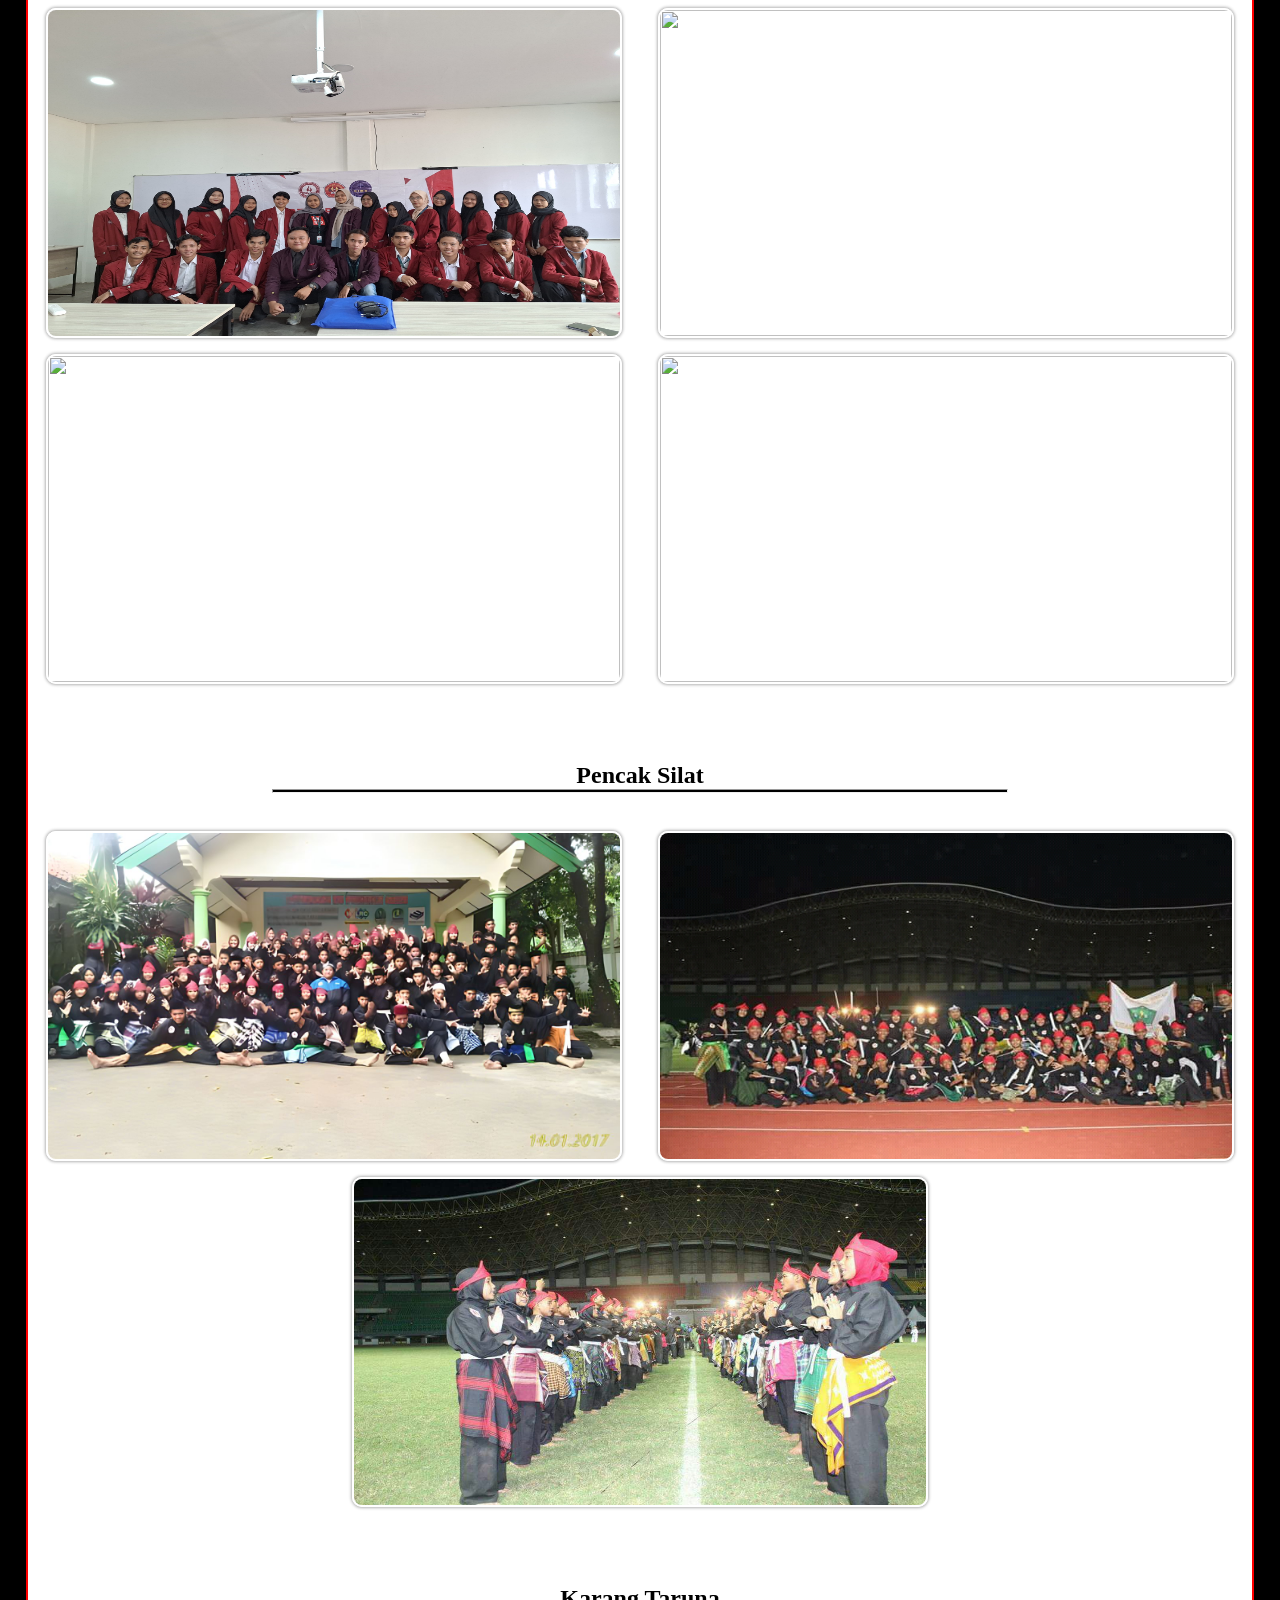
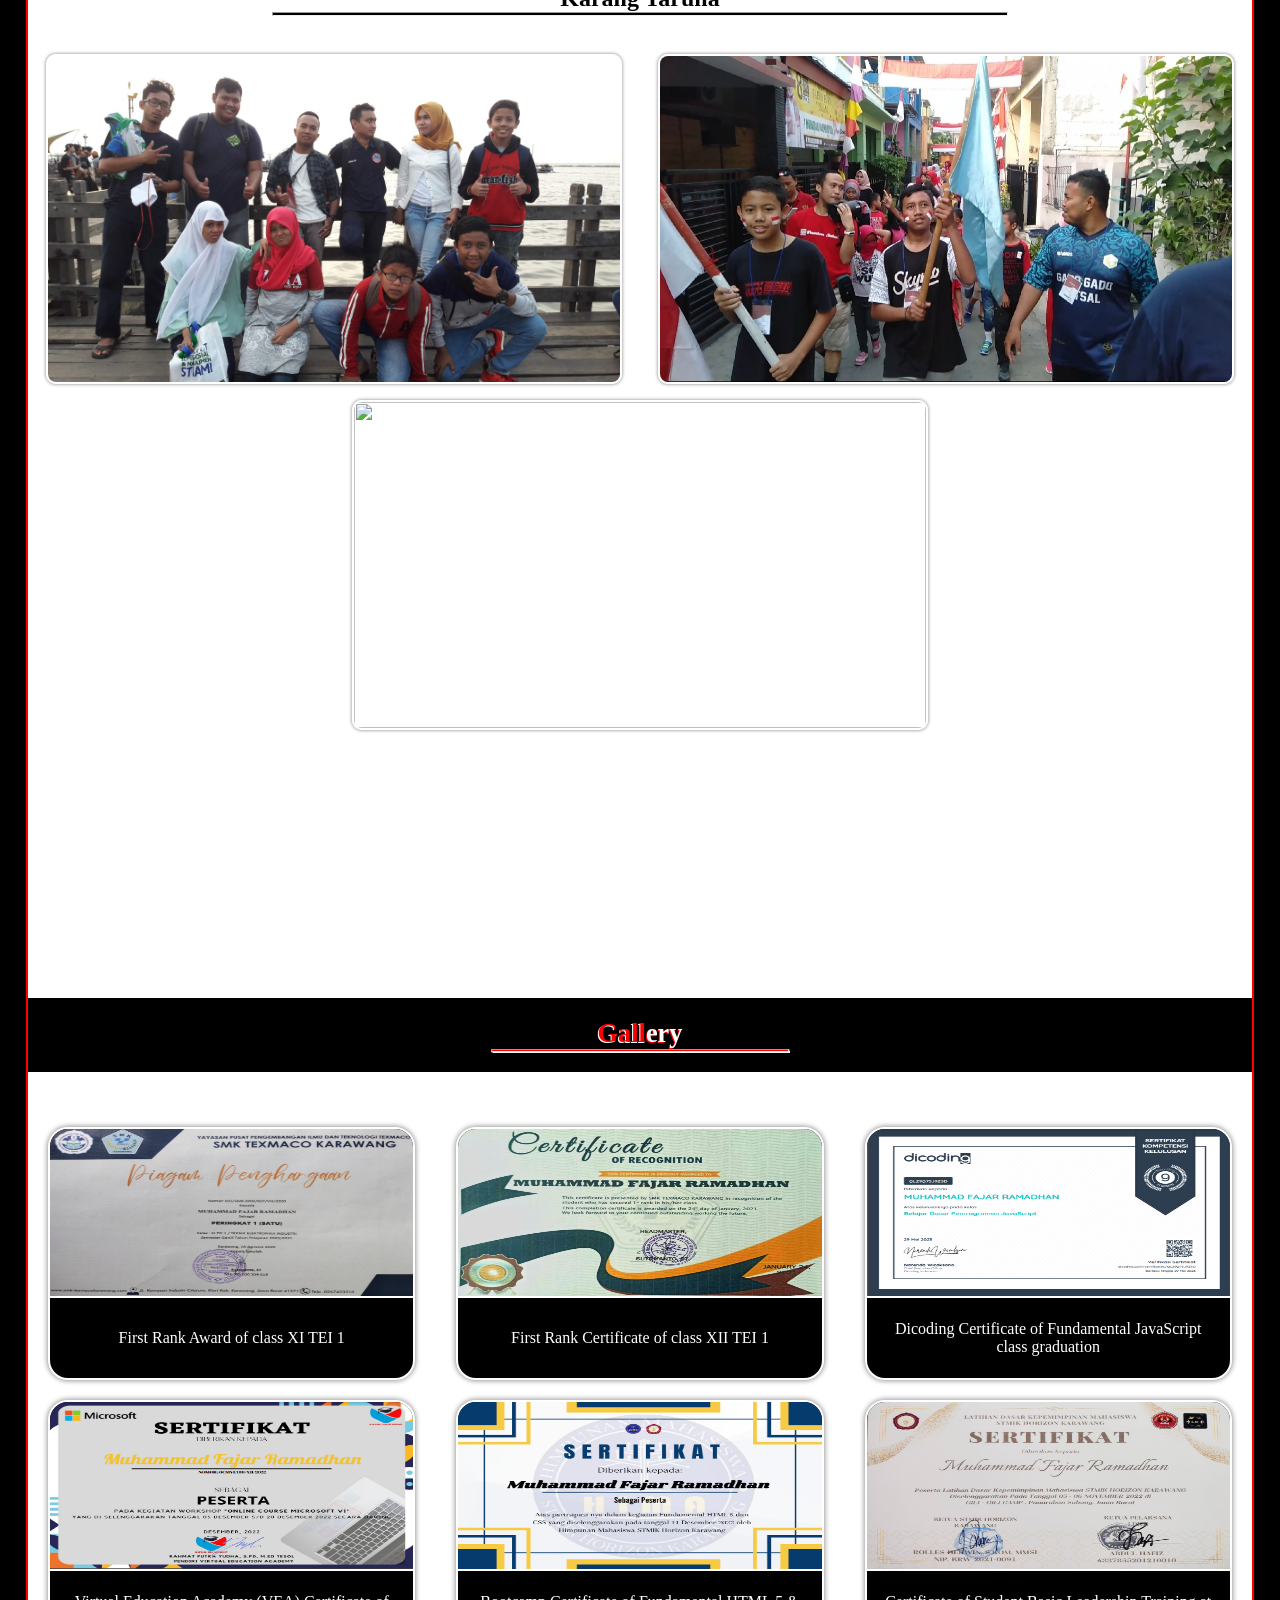
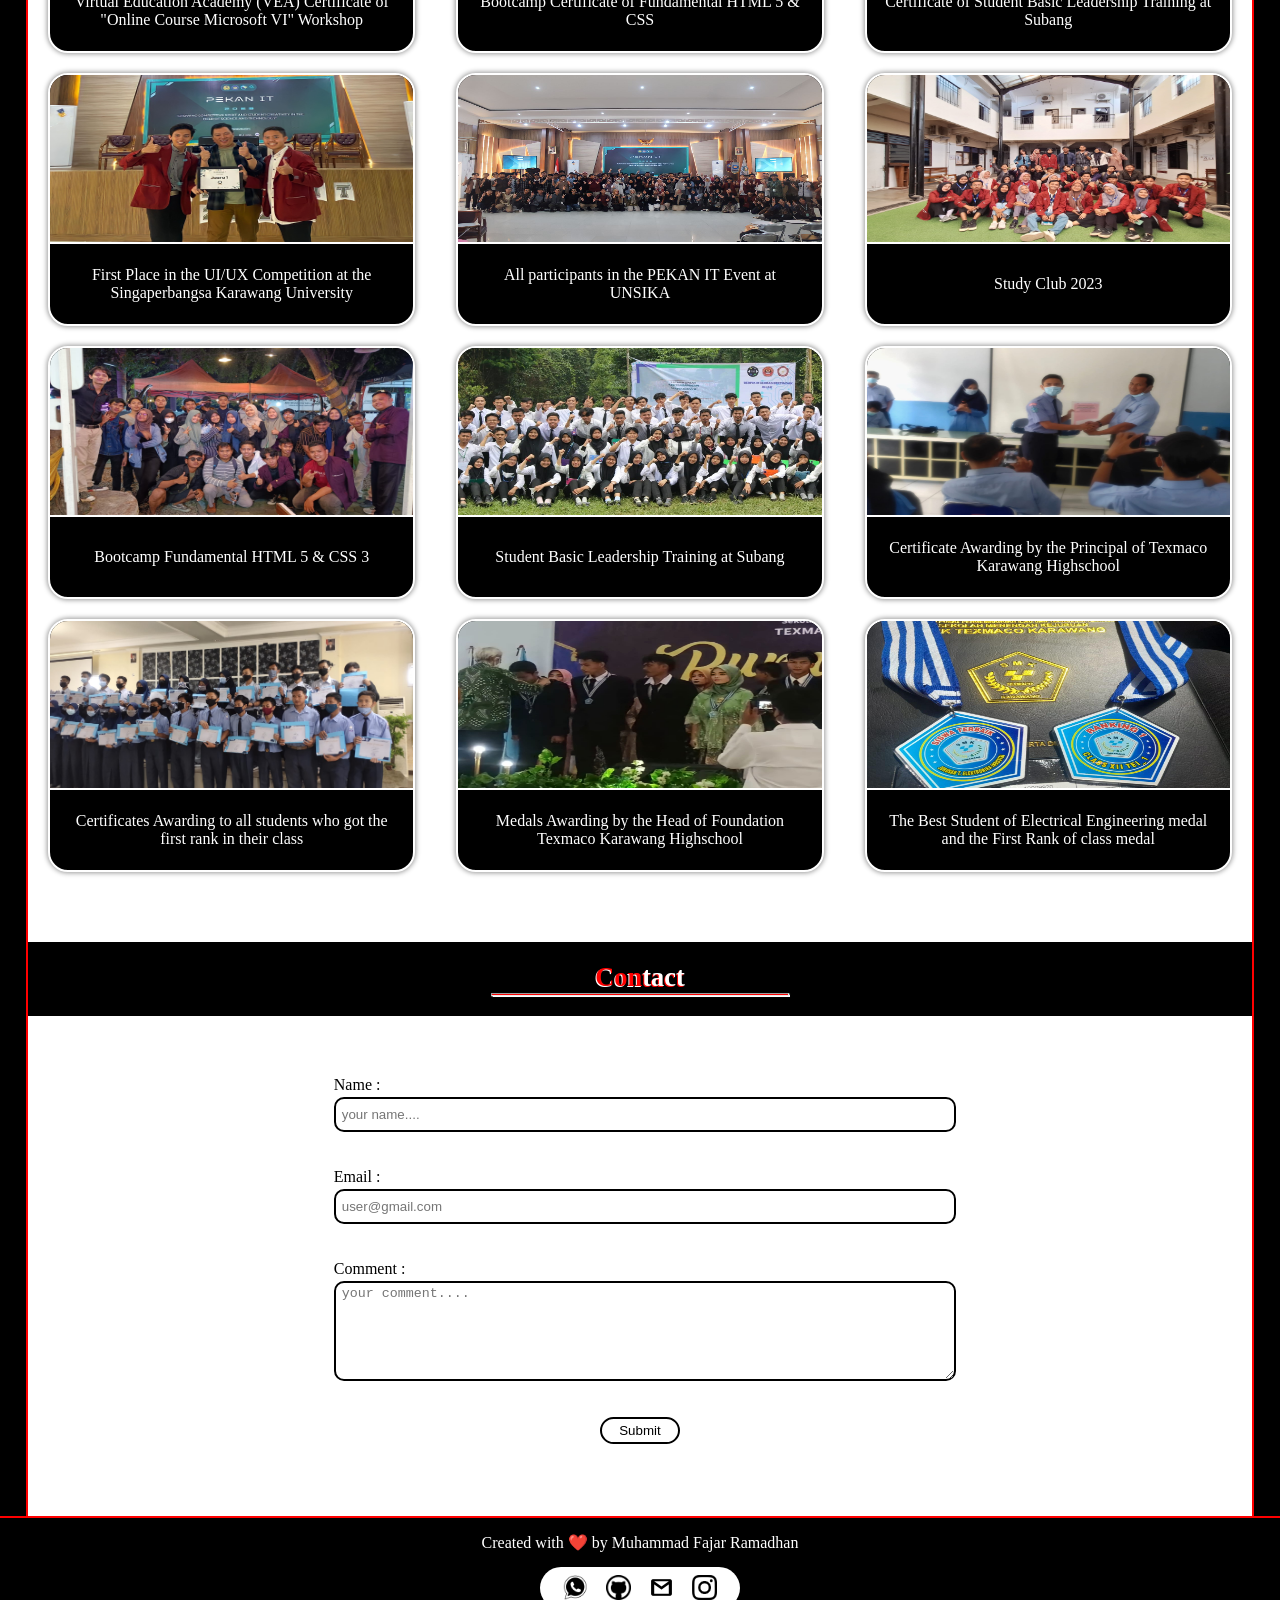
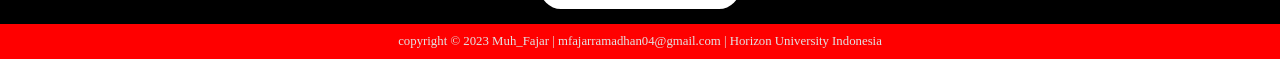
==== commit 65112d91: "Menambahkan link media sosial" ====
--- a/index.html
+++ b/index.html
@@ -120,7 +120,7 @@
             <!-- Experience -->
             <section id="experience">
                 <div class="sub">
-                    <h2><span class="merah">Exp</span>erience</h2>
+                    <h2><span class="merah">Expe</span>rience</h2>
                     <hr>
                 </div>
                 <div class="container-lima">
@@ -260,7 +260,7 @@
 
             <section id="gallery">
                 <div class="sub">
-                    <h2><span class="merah">Ga</span>llery</h2>
+                    <h2><span class="merah">Gall</span>ery</h2>
                     <hr>
                 </div>
                 <div class="container-enam">
@@ -425,11 +425,11 @@
                 <div class="container-tujuh">
                     <form name="muhfajar-contactform" action="" method="post">
                         <label for="Name">Name :</label><br>
-                        <input type="text" name="Name" placeholder="Input your name...." required><br><br>
+                        <input type="text" name="Name" placeholder="your name...." required><br><br>
                         <label for="Email">Email :</label><br>
-                        <input type="email" name="Email" placeholder="muhfajar123@gmail.com" required><br><br>
+                        <input type="email" name="Email" placeholder="user@gmail.com" required><br><br>
                         <label for="comment">Comment :</label><br>
-                        <textarea rows="6" cols="" placeholder="Write your comment...." id="comment" name="Comment"
+                        <textarea rows="6" cols="" placeholder="your comment...." id="comment" name="Comment"
                             required></textarea><br><br>
                         <div class="middle">
                             <button type="submit" class="submit">Submit</button><br>
@@ -437,7 +437,7 @@
                         </div>
 
                         <div class="alert none">
-                            <p><b>ThankYou!</b> Your respone has been sent to Fajar 💕💕</p>
+                            <p><b>ThankYou!</b> Your respone has been sent to Fajar!</p>
                         </div>
                     </form>
                 </div>
@@ -447,7 +447,7 @@
         </div>
         <footer>
             <div class="created">
-                <p>Created with ❤️ by <a href="#home">Muhammad Fajar Ramadhan</a></p>
+                <p>Created with ❤️ by <a href="https://shorturl.at/FKVX3">Muhammad Fajar Ramadhan</a></p>
                 <div class="sosmed">
                     <div class="logo wa"><a href="http://wa.me/62895333530959"><img src="./image/Logo-WA.png"
                                 alt=""></a>
@@ -464,7 +464,10 @@
                 </div>
             </div>
             <div class="copyright">
-                <p>copyright ©️ 2023 Muh_Fajar | mfajarramadhan04@gmail.com | Horizon University Indonesia </p>
+                <p>copyright ©️ 2023 Muh_Fajar |
+                    <a href="mailto:mfajarramadhan04@gmail.com/">mfajarramadhan04@gmail.com</a> |
+                    <a href="https://www.instagram.com/horizonuniversity.id/">Horizon University Indonesia</a>
+                </p>
             </div>
         </footer>
     </div>
@@ -475,7 +478,6 @@
     <script src="https://cdnjs.cloudflare.com/ajax/libs/gsap/3.12.2/TextPlugin.min.js"></script>
     <!-- End GSAP text plugin -->
     <script src="script.js"></script>
-
 </body>
 
 </html>
--- a/style.css
+++ b/style.css
@@ -497,12 +497,18 @@
 form input {
     width: 100%;
     height: 25px;
-    border: 2px solid black
+    border: 2px solid black;
+    padding: 3px;
+    border-radius: 10px;
+    text-indent: 3px;
 }
 
 form textarea {
     width: 100%;
-    border: 2px solid black
+    border: 2px solid black;
+    padding: 3px;
+    border-radius: 10px;
+    text-indent: 3px;
 }
 
 form .middle {
@@ -516,8 +522,9 @@
     background-color: white;
     color: black;
     border: 2px solid black;
-    padding: 2px;
+    padding: 4px;
     transition: all .3s;
+    border-radius: 20px;
 }
 
 form button.loading {
@@ -525,15 +532,11 @@
     cursor: wait;
 }
 
-form:hover button {
+form button:hover {
     /* transform: scale(1.2); */
     color: white;
     background-color: black;
     border: 2px solid red;
-}
-
-form button:hover {
-    color: red;
 }
 
 .none {
@@ -546,11 +549,12 @@
     color: white;
     background-color: black;
     border: 2px solid red;
-    padding: 2px 10px;
+    padding: 5px 12px;
     text-align: center;
-    letter-spacing: .7px;
+    letter-spacing: .4px;
     border: 2px solid red;
-    box-shadow: 0px 0px 5px 1px rgba(0, 0, 0, .4);
+    box-shadow: 0px 0px 5px 1px rgba(0, 0, 0, .3);
+    border-radius: 5px;
 }
 
 /* End Contact */
@@ -613,6 +617,10 @@
 footer .copyright p {
     padding: 10px;
     font-size: .8em;
+    color: rgb(227, 226, 226);
+}
+
+footer .copyright p a {
     color: rgb(227, 226, 226);
 }
 
@@ -741,7 +749,7 @@
     /* Home */
     .container-dua {
         margin-top: -250px;
-        height: 700px;
+        height: 800px;
     }
 
     .profile {
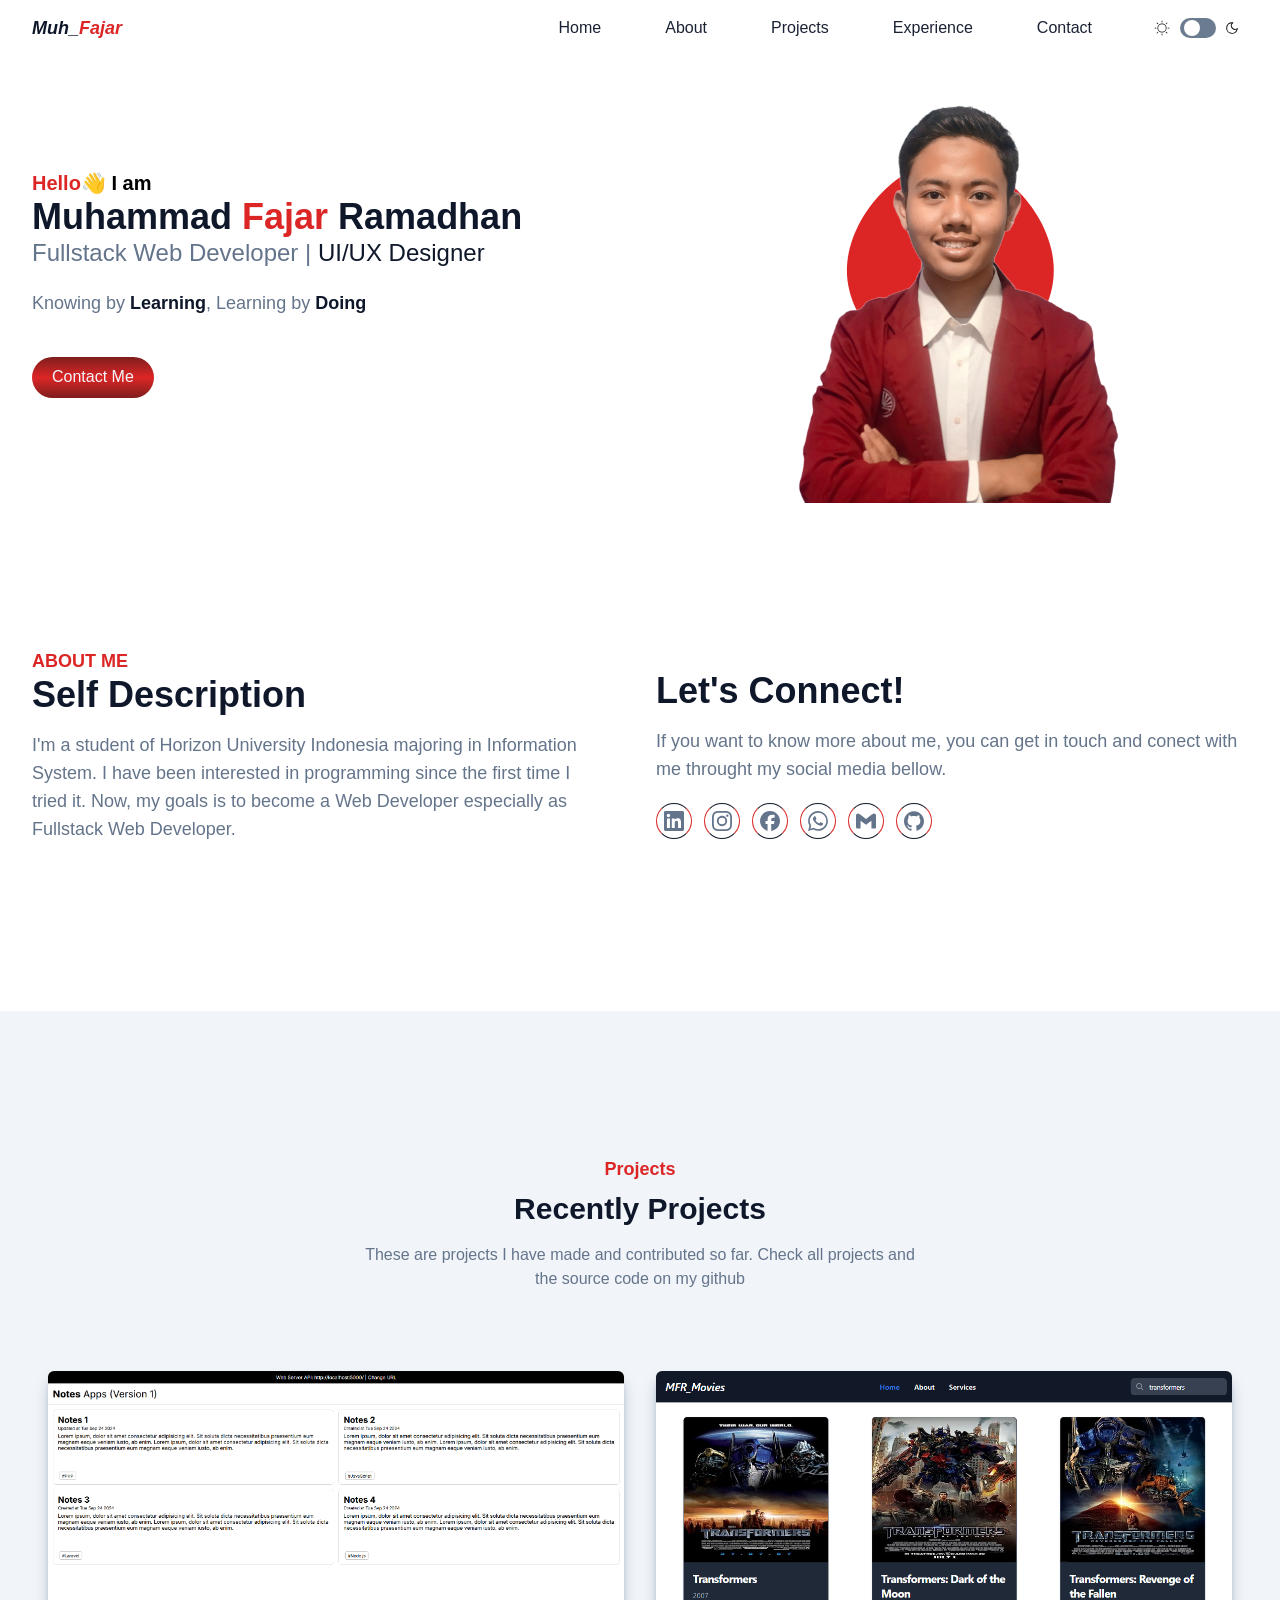
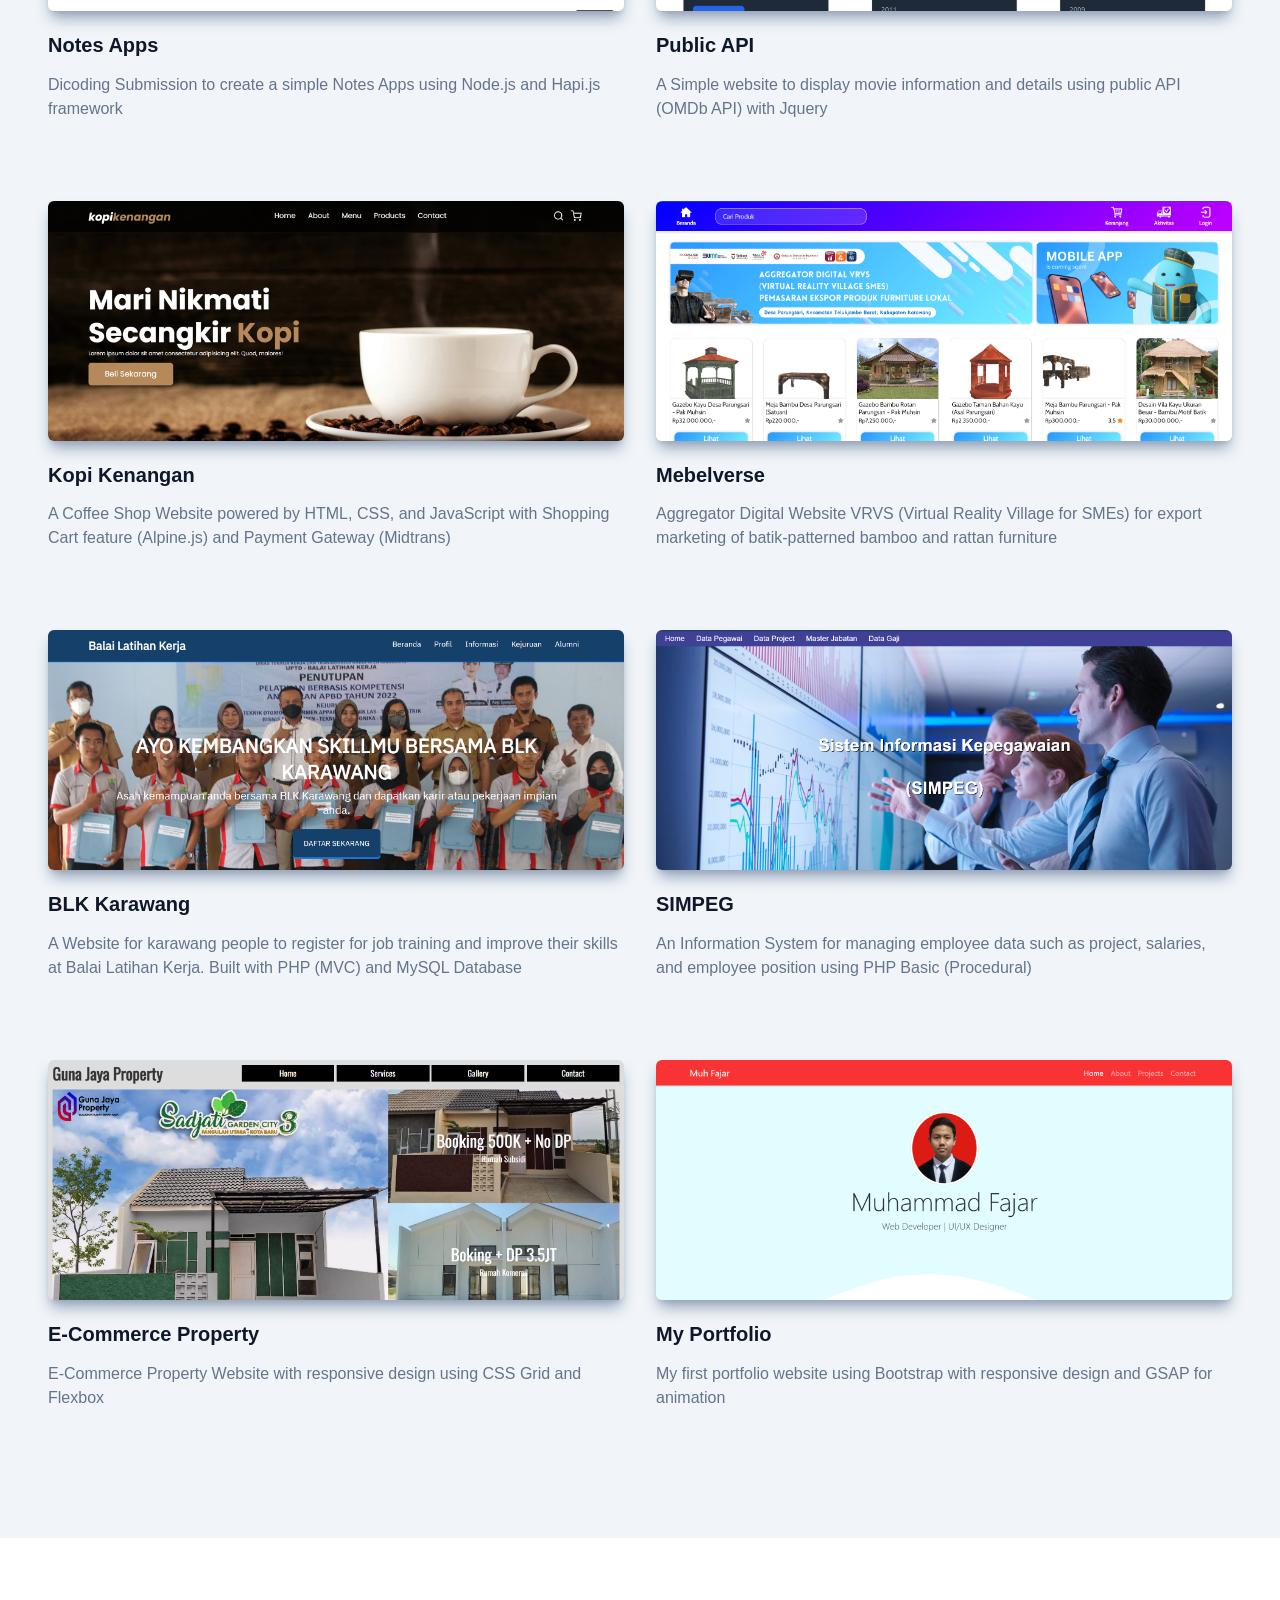
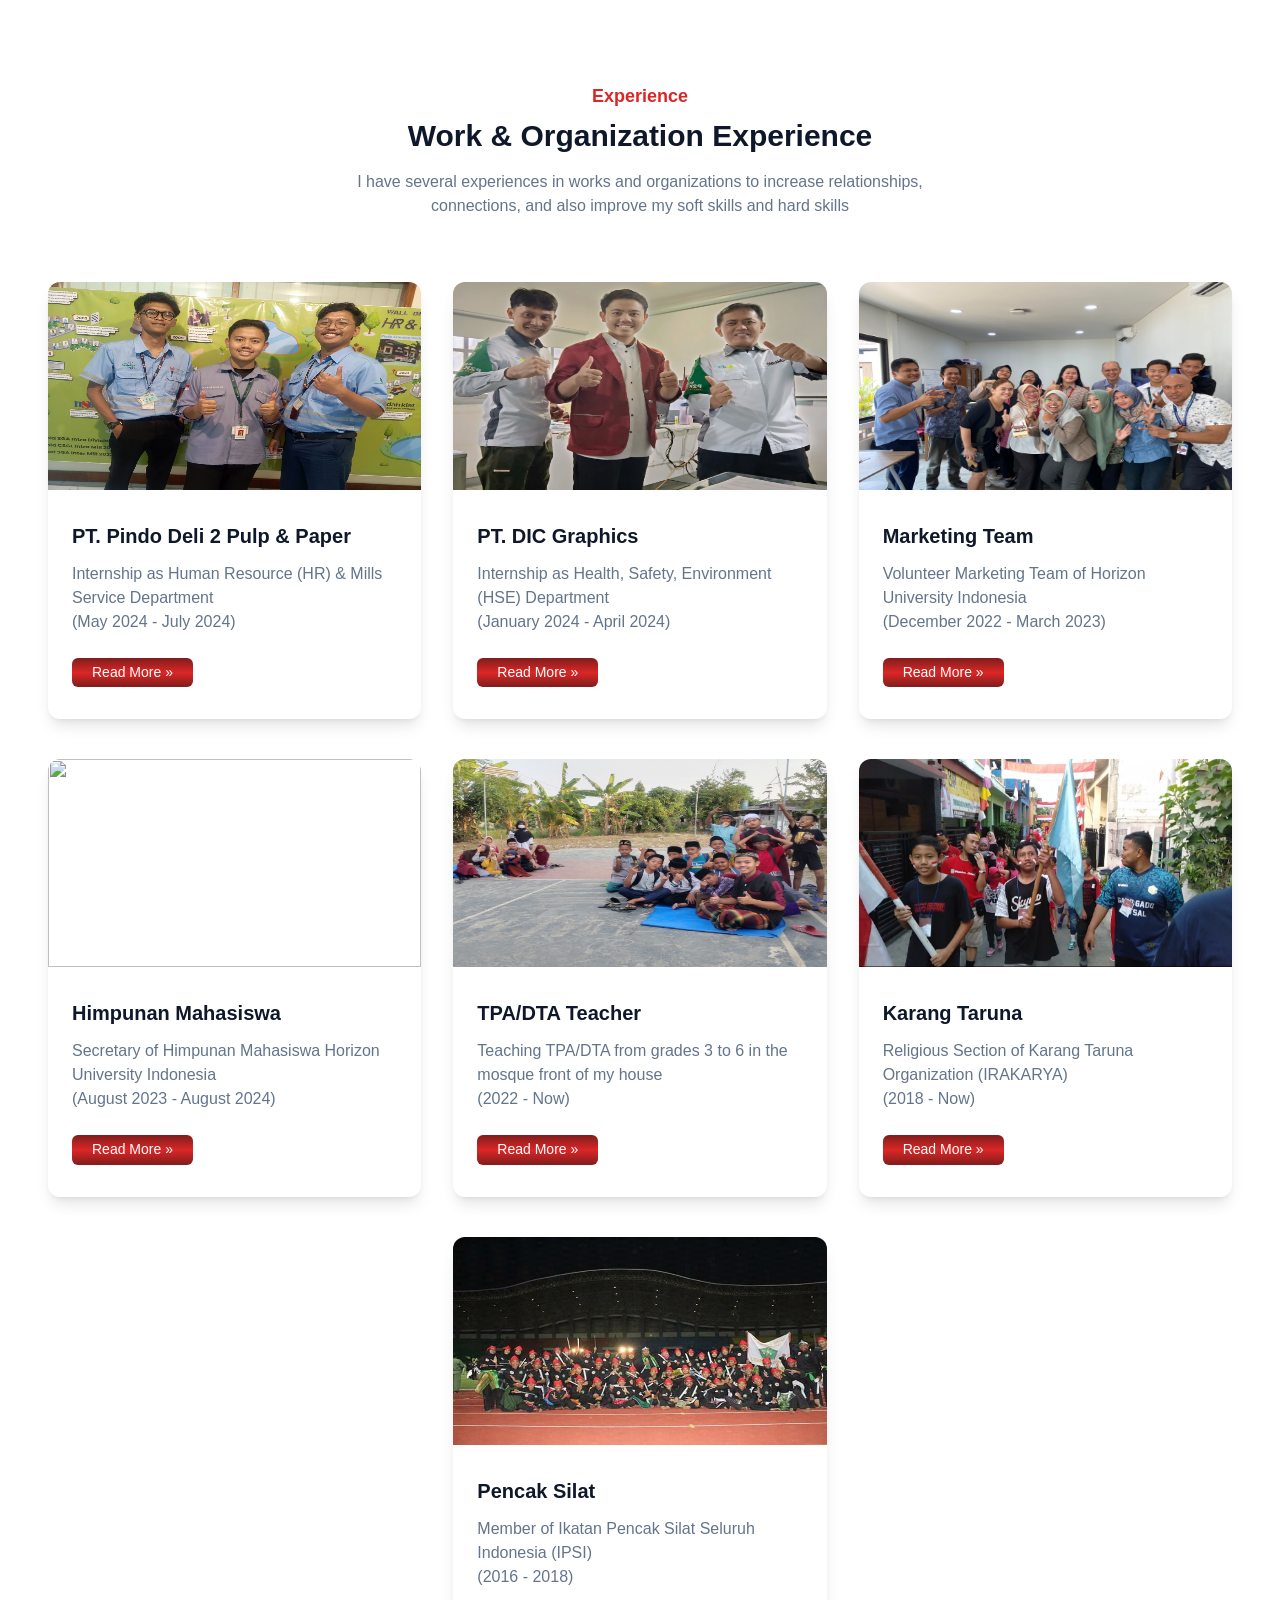
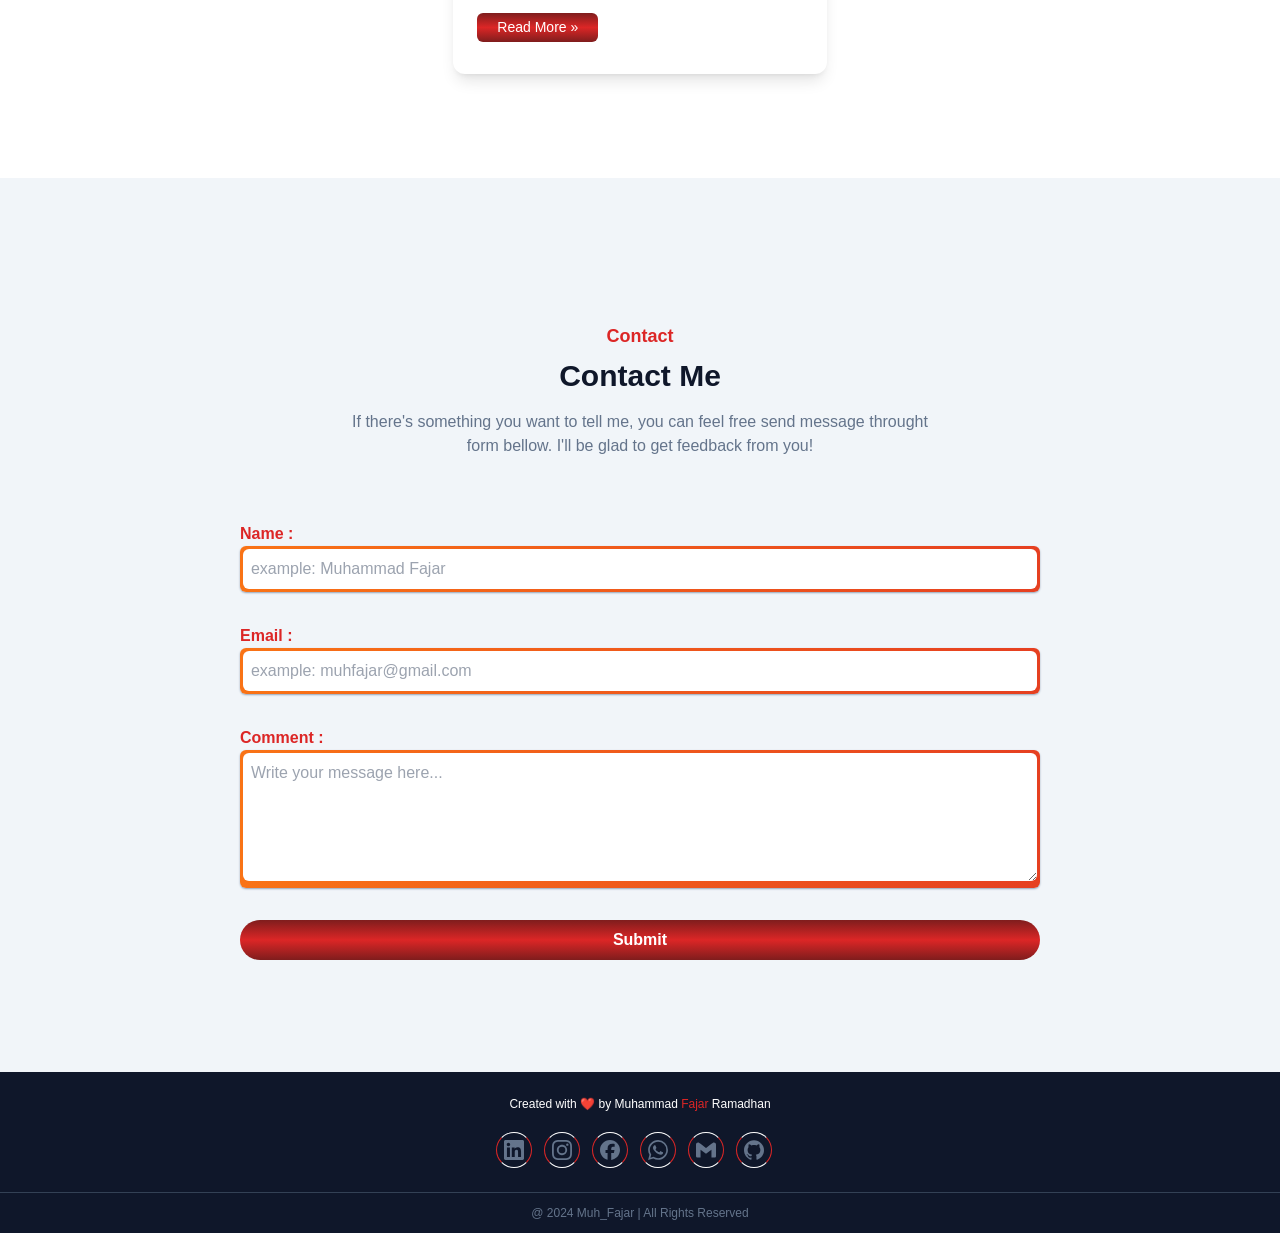
==== commit 4cda07c7: "first commit" ====
--- a/index.html
+++ b/index.html
@@ -1,483 +1,1592 @@
 <!DOCTYPE html>
-<html lang="en">
-
-<head>
-    <meta charset="UTF-8">
-    <meta name="viewport" content="width=device-width, initial-scale=1.0">
+<html lang="en" class="scroll-smooth">
+  <head>
+    <meta charset="UTF-8" />
+    <meta name="viewport" content="width=device-width, initial-scale=1.0" />
     <title>Portfolio</title>
-    <link rel="stylesheet" href="style.css">
-</head>
-
-<body>
-    <div class="container">
-        <nav>
-            <div class="logo">
-                <h1><span>Muh_</span>Fajar</h1>
-            </div>
-
-            <ul>
-                <li><a href="#home" class="visit">Home</a></li>
-                <li><a href="#about">About</a></li>
-                <li><a href="#education">Education</a></li>
-                <li><a href="#experience">Experience</a></li>
-                <li><a href="#gallery">Gallery</a></li>
-                <li><a href="#contact">Contact</a></li>
-            </ul>
-
-            <div class="menu-toggle">
-                <input type="checkbox">
-                <span></span>
-                <span></span>
-                <span></span>
-            </div>
-        </nav>
-
-        <!-- Home -->
-        <div class="hero">
-            <div id="home">
-                <div class="container-dua">
-                    <div class="profile">
-                        <div class="profile2">
-                            <img src="image/Profile.jpeg" alt="">
-                        </div>
-                        <div class="content">
-                            <h1>Muhammad Fajar Ramadhan</h1>
-                            <p class="typing"></p>
-                        </div>
-                    </div>
-                </div>
-            </div>
-
-            <!-- About -->
-            <section id="about">
-                <div class="sub">
-                    <h2><span class="merah">Ab</span>out</h2>
-                    <hr>
-                </div>
-                <div class="container-tiga">
-                    <div class="content2">
-                        <p>Hi! I am Fajar a Junior Web Developer and UI/UX Designer. I was born in Jakarta, October 12,
-                            2004. I graduated
-                            from
-                            Texmaco Karawang Highschool major in Electrical Engineering. I always got first rank in my
-                            class
-                            started from Primary School untill Highschool, then I got the title of The Best Student
-                            Graduated of Electrical Engineering. I like to learn something new, especially in
-                            programming. I
-                            have been learning programming since 2022, and I am interested at the first time learn about
-                            this. </p>
-                    </div>
-                    <div class="content2">
-                        <p>I have an experience as a Volunteer in Marketing of Horizon Univesity Indonesia for 3 months
-                            (Started from December 2022 - March 2023).
-                            I
-                            helped marketing team to promote our campus to several Highschool around Karawang and hand
-                            over
-                            Sahabat Horizon Scholarship to qualified students. From
-                            there, I learned a lot of things such as communication skills, teamwork skills, greeting
-                            skills,
-                            publik speaking skills, and many more that make my personal skills are getting better and
-                            improved well. </p>
-                    </div>
-                    <div class="quote">
-                        <p>My Fav Quotes </p>
-                        <p>"Be Better Than Before"</p>
-                    </div>
-                </div>
-            </section>
-
-
-            <!-- Education -->
-            <section id="education">
-                <div class="sub">
-                    <h2><span class="merah">Edu</span>cation</h2>
-                    <hr>
-                </div>
-                <div class="container-empat">
-                    <div class="box">
-                        <span>SMPN 25 KOTA BEKASI</span>
-                        <span>(2016 - 2018)</span>
-                    </div>
-                    <div class="box">
-                        <span>SMPN 1 CIAMPEL KARAWANG</span>
-
-                        <span>(2018 - 2019)</span>
-                    </div>
-                    <div class="box">
-                        <span>SMK TEXMACO KARAWANG</span>
-                        <span>Electrical Engineering</span>
-                        <span>(2019 - 2022)</span>
-                    </div>
-                    <div class="box">
-                        <span>HORIZON UNIVERSITY INDONESIA</span>
-                        <span>Information System</span>
-                        <span>(2022 - Now)</span>
-                    </div>
-                </div>
-            </section>
-            <!-- End Education -->
-
-            <!-- Experience -->
-            <section id="experience">
-                <div class="sub">
-                    <h2><span class="merah">Expe</span>rience</h2>
-                    <hr>
-                </div>
-                <div class="container-lima">
-                    <div class="header utama">
-                        <h2>Volunteer Marketing of Horizon University Indonesia</h2>
-                        <hr>
-                    </div>
-                    <div class="thumbnail">
-                        <img src="./image/marketingtim.jpeg" alt="">
-                        <div class="overlay">
-                            <span>Marketing team of Horizon University Indonesia</span>
-                        </div>
-                    </div>
-                    <div class="thumbnail">
-                        <img src="./image/marketingtour.jpeg" alt="">
-                        <div class="overlay">
-                            <span>School Visit to SMKN 1 Sukatani Purwakarta</span>
-                        </div>
-                    </div>
-                    <!-- <div class=" thumbnail">
-                        <img src="./image/schoolvisit1.jpeg" alt="">
-                        <div class="overlay">
-                            <span>School Visit to SMAN 1 Pebayuran Karawang</span>
-                        </div>
-                    </div> -->
-                    <div class="thumbnail">
-                        <img src="./image/schoolvisit2.jpeg" alt="">
-                        <div class="overlay">
-                            <span>School Visit to SMAN 1 Batujaya Karawang</span>
-                        </div>
-                    </div>
-                    <div class="thumbnail">
-                        <img src="./image/svmuhammadiyah.jpeg" alt="">
-                        <div class="overlay">
-                            <span>School Visit to SMK Muhammadiyah 2 Cikampek</span>
-                        </div>
-                    </div>
-                    <div class="thumbnail">
-                        <img src="./image/schoolvisit3.jpeg" alt="">
-                        <div class="overlay">
-                            <span>School Visit to SMKN 2 Karawang</span>
-                        </div>
-                    </div>
-                    <div class="thumbnail">
-                        <img src="./image/shsmkn2krw.jpeg" alt="">
-                        <div class="overlay">
-                            <span>Sahabat Horizon Scholarship Awarding to SMAN 3 Karawang</span>
-                        </div>
-                    </div>
-                    <!-- <div class="thumbnail">
-                        <img src="./image/shtexmaco.jpeg" alt="">
-                        <div class="overlay">
-                            <span>Sahabat Horizon Scholarship Awarding to SMK Texmaco Karawang</span>
-                        </div>
-                    </div> -->
-                    <div class="header">
-                        <h2>Student Association as Secretary </h2>
-                        <hr>
-                    </div>
-                    <div class="thumbnail">
-                        <img src="./image/Sertijab.jpg" alt="">
-                        <div class="overlay">
-                            <span>Handover of Organization Position at Horizon University Indonesia</span>
-                        </div>
-                    </div>
-                    <div class="thumbnail">
-                        <img src="./image/Sertijab2.jpeg" alt="">
-                        <div class="overlay">
-                            <span>Management Orientation Period at Subang</span>
-                        </div>
-                    </div>
-                    <div class="thumbnail">
-                        <img src="./image/musang.jpg" alt="">
-                        <div class="overlay">
-                            <span>Deliberation of Association Members</span>
-                        </div>
-                    </div>
-                    <div class="thumbnail">
-                        <img src="./image/Notulen.jpg" alt="">
-                        <div class="overlay">
-                            <span>Notulen of Student Deliberation (2023)</span>
-                        </div>
-                    </div>
-                    <div class="header">
-                        <h2>Pencak Silat</h2>
-                        <hr>
-                    </div>
-                    <div class="thumbnail">
-                        <img src="./image/silat.jpeg" alt="">
-                        <div class="overlay">
-                            <span>The Indonesian Pencak Silat Association (IPSI) <br>Pusaka Siliwangi Community</span>
-                        </div>
-                    </div>
-                    <div class="thumbnail">
-                        <img src="./image/silat2.jpeg" alt="">
-                        <div class="overlay">
-                            <span>Muri Record of 1000 Pesilat with the IPSI Single Machete Style at Chandrabaga Stadium
-                                Bekasi</span>
-                        </div>
-                    </div>
-                    <div class="thumbnail">
-                        <img src="./image/silat3.jpeg" alt="">
-                        <div class="overlay">
-                            <span>Welcoming the Mayor of Bekasi at Chandrabaga Stadium Bekasi</span>
-                        </div>
-                    </div>
-                    <div class="header">
-                        <h2>Karang Taruna</h2>
-                        <hr>
-                    </div>
-                    <div class="thumbnail">
-                        <img src="./image/karangtaruna1.jpeg" alt="">
-                        <div class="overlay">
-                            <span>Karangtaruna trip to Ancol</span>
-                        </div>
-                    </div>
-                    <div class="thumbnail">
-                        <img src="./image/karangtaruna2.jpeg" alt="">
-                        <div class="overlay">
-                            <span>Flag parade on Independence Day Celebration</span>
-                        </div>
-                    </div>
-                    <div class="thumbnail">
-                        <img src="./image/Ngajar.jpg" alt="">
-                        <div class="overlay">
-                            <span>Teach TPA/DTA at the mosque around my house</span>
-                        </div>
-                    </div>
-                    <div class="header">
-                    </div>
-                </div>
-            </section>
-            <!-- End Experience -->
-
-
-            <!-- Gallery -->
-
-            <section id="gallery">
-                <div class="sub">
-                    <h2><span class="merah">Gall</span>ery</h2>
-                    <hr>
-                </div>
-                <div class="container-enam">
-                    <div class="card">
-                        <div class="header2">
-                            <img src="./image/Certificate1.jpeg" alt="">
-                        </div>
-                        <div class="thumbnail2">
-                            <p>First Rank Award of class XI TEI 1</p>
-                        </div>
-                    </div>
-                    <div class="card">
-                        <div class="header2">
-                            <img src="./image/Certificate2.jpeg" alt="">
-                        </div>
-                        <div class="thumbnail2">
-                            <p>First Rank Certificate of class XII TEI 1</p>
-                        </div>
-                    </div>
-                    <div class="card">
-                        <div class="header2">
-                            <img src="./image/CertificateDicoding.png" alt="">
-                        </div>
-                        <div class="thumbnail2">
-                            <p>Dicoding Certificate of Fundamental JavaScript class graduation</p>
-                        </div>
-                    </div>
-                    <div class="card">
-                        <div class="header2">
-                            <img src="./image/CertificateVEA.png" alt="">
-                        </div>
-                        <div class="thumbnail2">
-                            <p>Virtual Education Academy (VEA) Certificate of "Online Course Microsoft VI" Workshop</p>
-                        </div>
-                    </div>
-                    <div class="card">
-                        <div class="header2">
-                            <img src="./image/CertificateBootcamp.png" alt="">
-                        </div>
-                        <div class="thumbnail2">
-                            <p>Bootcamp Certificate of Fundamental HTML 5 & CSS</p>
-                        </div>
-                    </div>
-                    <div class="card">
-                        <div class="header2">
-                            <img src="./image/CertificateLDKM.jpg" alt="">
-                        </div>
-                        <div class="thumbnail2">
-                            <p>Certificate of Student Basic Leadership Training at Subang</p>
-                        </div>
-                    </div>
-                    <div class="card">
-                        <div class="header2">
-                            <img src="./image/uiux_competition.jpg" alt="">
-                        </div>
-                        <div class="thumbnail2">
-                            <p>First Place in the UI/UX Competition at the Singaperbangsa Karawang University </p>
-                        </div>
-                    </div>
-                    <div class="card">
-                        <div class="header2">
-                            <img src="./image/pekanIT_unsika.jpg" alt="">
-                        </div>
-                        <div class="thumbnail2">
-                            <p>All participants in the PEKAN IT Event at UNSIKA </p>
-                        </div>
-                    </div>
-                    <div class="card">
-                        <div class="header2">
-                            <img src="./image/study_club2023.jpg" alt="">
-                        </div>
-                        <div class="thumbnail2">
-                            <p>Study Club 2023</p>
-                        </div>
-                    </div>
-                    <div class="card">
-                        <div class="header2">
-                            <img src="./image/bootcamp.jpeg" alt="">
-                        </div>
-                        <div class="thumbnail2">
-                            <p>Bootcamp Fundamental HTML 5 & CSS 3 </p>
-                        </div>
-                    </div>
-                    <!-- <div class="card">
-                        <div class="header2">
-                            <img src="./image/uiux-class.jpg" alt="">
-                        </div>
-                        <div class="thumbnail2">
-                            <p>UI/UX night class</p>
-                        </div>
-                    </div> -->
-                    <div class="card">
-                        <div class="header2">
-                            <img src="./image/Lldkm2022.jpeg" alt="">
-                        </div>
-                        <div class="thumbnail2">
-                            <p>Student Basic Leadership Training at Subang </p>
-                        </div>
-                    </div>
-                    <div class="card">
-                        <div class="header2">
-                            <img src="./image/award.jpeg" alt="">
-                        </div>
-                        <div class="thumbnail2">
-                            <p>Certificate Awarding by the Principal of Texmaco Karawang Highschool</p>
-                        </div>
-                    </div>
-                    <div class="card">
-                        <div class="header2">
-                            <img src="./image/rank1_2021.jpeg" alt="">
-                        </div>
-                        <div class="thumbnail2">
-                            <p>Certificates Awarding to all students who got the first rank in their class</p>
-                        </div>
-                    </div>
-                    <div class="card">
-                        <div class="header2">
-                            <img src="./image/award2.jpeg" alt="">
-                        </div>
-                        <div class="thumbnail2">
-                            <p>Medals Awarding by the Head of Foundation Texmaco Karawang Highschool</p>
-                        </div>
-                    </div>
-                    <!-- <div class="card">
-                        <div class="header2">
-                            <img src="./image/bestgraduated.jpeg" alt="">
-                        </div>
-                        <div class="thumbnail2">
-                            <p>Graduated from Texmaco Karawang Highschool</p>
-                        </div>
-                    </div> -->
-                    <div class="card">
-                        <div class="header2">
-                            <img src="./image/medali.jpeg" alt="">
-                        </div>
-                        <div class="thumbnail2">
-                            <p>The Best Student of Electrical Engineering medal and the First Rank of class medal
-                            </p>
-                        </div>
-                    </div>
-                    <!-- <div class="card">
-                        <div class="header2">
-                            <img src="./image/teknikelektro1.jpeg" alt="">
-                        </div>
-                        <div class="thumbnail2">
-                            <p>Class XII TEI 1 Texmaco Karawang Highschool</p>
-                        </div>
-                    </div> -->
-                </div>
-            </section>
-
-            <!-- End Gallery -->
-
-
-            <!-- Contact -->
-
-            <section id="contact">
-                <div class="sub">
-                    <h2><span class="merah">Con</span>tact</h2>
-                    <hr>
-                </div>
-                <div class="container-tujuh">
-                    <form name="muhfajar-contactform" action="" method="post">
-                        <label for="Name">Name :</label><br>
-                        <input type="text" name="Name" placeholder="your name...." required><br><br>
-                        <label for="Email">Email :</label><br>
-                        <input type="email" name="Email" placeholder="user@gmail.com" required><br><br>
-                        <label for="comment">Comment :</label><br>
-                        <textarea rows="6" cols="" placeholder="your comment...." id="comment" name="Comment"
-                            required></textarea><br><br>
-                        <div class="middle">
-                            <button type="submit" class="submit">Submit</button><br>
-                            <button type="button" class="loading none">Loading...</button>
-                        </div>
-
-                        <div class="alert none">
-                            <p><b>ThankYou!</b> Your respone has been sent to Fajar!</p>
-                        </div>
-                    </form>
-                </div>
-            </section>
-
-            <!-- End Contact -->
+    <link rel="stylesheet" href="src/output.css" />
+    <!-- Head Icon -->
+    <link rel="icon" href="src/img/mfr.png" />
+
+    <!-- Cek class dark di localstorage -->
+    <script>
+      if (
+        localStorage.theme === "dark" ||
+        (!("theme" in localStorage) &&
+          window.matchMedia("(prefers-color-scheme: dark)").matches)
+      ) {
+        document.documentElement.classList.add("dark");
+      } else {
+        document.documentElement.classList.remove("dark");
+      }
+    </script>
+  </head>
+
+  <body class="cursor-default">
+    <!-- Header Start -->
+    <header
+      class="bg-transparent absolute top-0 left-0 w-full flex items-center z-10 py-2 lg:py-0"
+    >
+      <div class="container">
+        <div class="flex items-center justify-between relative">
+          <!-- Left Side -->
+          <div class="px-4">
+            <a
+              href="#home"
+              class="block transition-all font-bold text-lg text-primary italic hover:scale-110 hover:text-semiDark2 hover:-rotate-[0.5deg]"
+              ><span class="text-dark dark:text-light">Muh_</span>Fajar</a
+            >
+          </div>
+
+          <!-- Right Side -->
+
+          <!-- Hamburger Menu -->
+          <div class="flex items-center px-4">
+            <button
+              type="button"
+              name="hamburger"
+              id="hamburger"
+              class="block absolute right-4 lg:hidden"
+            >
+              <span class="hamburger-line origin-top-left"></span>
+              <span class="hamburger-line"></span>
+              <span class="hamburger-line origin-bottom-left"></span>
+            </button>
+
+            <!-- Navbar -->
+            <nav
+              id="nav-menu"
+              class="hidden absolute py-5 bg-light opacity-95 shadow-lg rounded-lg max-w-64 w-full right-4 top-full lg:block lg:static lg:bg-transparent lg:max-w-full lg:shadow-none lg:rounded-none lg:py-2 dark:bg-dark dark:shadow-slate-500 lg:dark:bg-transparent"
+            >
+              <ul class="block lg:flex">
+                <li class="group">
+                  <a
+                    href="#home"
+                    class="text-base text-dark py-2 mx-8 flex group-hover:text-primary dark:text-light"
+                    >Home</a
+                  >
+                </li>
+                <li class="group">
+                  <a
+                    href="#about"
+                    class="text-base text-dark py-2 mx-8 flex group-hover:text-primary dark:text-light"
+                    >About</a
+                  >
+                </li>
+                <li class="group">
+                  <a
+                    href="#portfolio"
+                    class="text-base text-dark py-2 mx-8 flex group-hover:text-primary dark:text-light"
+                    >Projects</a
+                  >
+                </li>
+                <li class="group">
+                  <a
+                    href="#experience"
+                    class="text-base text-dark py-2 mx-8 flex group-hover:text-primary dark:text-light"
+                    >Experience</a
+                  >
+                </li>
+                <li class="group">
+                  <a
+                    href="#contact"
+                    class="text-base text-dark py-2 mx-8 flex group-hover:text-primary dark:text-light"
+                    >Contact</a
+                  >
+                </li>
+                <li class="flex items-center -ml-3 pl-8 lg:mt-0">
+                  <div class="flex items-center">
+                    <!-- <span class="mr-2 text-sm text-slate-500">Light</span> -->
+                    <!-- Light -->
+                    <svg
+                      width="512"
+                      height="512"
+                      viewBox="0 0 512 512"
+                      style="color: currentColor"
+                      xmlns="http://www.w3.org/2000/svg"
+                      class="h-9 w-9"
+                    >
+                      <rect
+                        width="512"
+                        height="512"
+                        x="0"
+                        y="0"
+                        rx="30"
+                        fill="transparent"
+                        stroke="transparent"
+                        stroke-width="0"
+                        stroke-opacity="100%"
+                        paint-order="stroke"
+                      ></rect>
+                      <svg
+                        width="256px"
+                        height="256px"
+                        viewBox="0 0 24 24"
+                        fill="currentColor"
+                        x="128"
+                        y="128"
+                        role="img"
+                        style="display: inline-block; vertical-align: middle"
+                        xmlns="http://www.w3.org/2000/svg"
+                      >
+                        <g fill="currentColor">
+                          <path
+                            class="dark:text-light"
+                            fill="currentColor"
+                            d="M12 18.09A6.09 6.09 0 1 1 18.09 12A6.1 6.1 0 0 1 12 18.09Zm0-11.18A5.09 5.09 0 1 0 17.09 12A5.1 5.1 0 0 0 12 6.91Zm-.5-4.342v1.6a.5.5 0 1 0 1 0v-1.6a.5.5 0 1 0-1 0Zm1 18.864v-1.6a.5.5 0 0 0-1 0v1.6a.5.5 0 1 0 1 0Zm8.932-9.932h-1.6a.5.5 0 0 0 0 1h1.6a.5.5 0 1 0 0-1Zm-18.864 1h1.6a.5.5 0 1 0 0-1h-1.6a.5.5 0 1 0 0 1Zm15.748-7.523l-.992.992l-.141.141a.514.514 0 0 0-.146.353a.508.508 0 0 0 .146.354a.5.5 0 0 0 .354.146a.515.515 0 0 0 .353-.146l.992-.992l.141-.141a.515.515 0 0 0 .147-.354a.508.508 0 0 0-.147-.353a.5.5 0 0 0-.353-.147a.522.522 0 0 0-.354.147ZM5.684 19.023l.992-.992l.141-.141a.514.514 0 0 0 .146-.353a.508.508 0 0 0-.146-.354a.5.5 0 0 0-.354-.146a.515.515 0 0 0-.353.146l-.992.992l-.141.141a.515.515 0 0 0-.147.354a.508.508 0 0 0 .147.353a.5.5 0 0 0 .353.147a.522.522 0 0 0 .354-.147Zm13.339-.707l-.992-.992l-.141-.141a.514.514 0 0 0-.353-.146a.508.508 0 0 0-.354.146a.5.5 0 0 0-.146.354a.515.515 0 0 0 .146.353l.992.992l.141.141a.515.515 0 0 0 .354.147a.508.508 0 0 0 .353-.147a.5.5 0 0 0 .147-.353a.522.522 0 0 0-.147-.354ZM4.977 5.684l.992.992l.141.141a.514.514 0 0 0 .353.146a.508.508 0 0 0 .354-.146a.5.5 0 0 0 .146-.354a.515.515 0 0 0-.146-.353l-.992-.992l-.141-.141a.515.515 0 0 0-.354-.147a.508.508 0 0 0-.353.147a.5.5 0 0 0-.147.353a.522.522 0 0 0 .147.354Z"
+                          />
+                        </g>
+                      </svg>
+                    </svg>
+                    <input type="checkbox" class="hidden" id="dark-toggle" />
+                    <label for="dark-toggle">
+                      <div
+                        class="flex h-5 w-9 cursor-pointer items-center rounded-full bg-secondary p-1 dark:bg-primary"
+                      >
+                        <div
+                          class="toggle-circle h-4 w-4 rounded-full bg-light transition duration-300"
+                        ></div>
+                      </div>
+                    </label>
+                    <!-- <span class="ml-2 text-sm text-slate-500">Dark</span> -->
+                    <!-- Dark -->
+                    <svg
+                      width="512"
+                      height="512"
+                      viewBox="0 0 512 512"
+                      style="color: currentColor"
+                      xmlns="http://www.w3.org/2000/svg"
+                      class="h-8 w-8"
+                    >
+                      <rect
+                        width="512"
+                        height="512"
+                        x="0"
+                        y="0"
+                        rx="30"
+                        fill="transparent"
+                        stroke="transparent"
+                        stroke-width="0"
+                        stroke-opacity="100%"
+                        paint-order="stroke"
+                      ></rect>
+                      <svg
+                        width="256px"
+                        height="256px"
+                        viewBox="0 0 24 24"
+                        fill="currentColor"
+                        x="128"
+                        y="128"
+                        role="img"
+                        style="display: inline-block; vertical-align: middle"
+                        xmlns="http://www.w3.org/2000/svg"
+                      >
+                        <g fill="currentColor">
+                          <path
+                            class="dark:text-light"
+                            fill="currentColor"
+                            fill-rule="evenodd"
+                            d="M11.486 4.768a7.25 7.25 0 1 0 7.399 9.51a6.25 6.25 0 0 1-7.398-9.51ZM3.25 12a8.75 8.75 0 0 1 10.074-8.65a.75.75 0 0 1 .336 1.342a4.75 4.75 0 1 0 5.83 7.499a.75.75 0 0 1 1.22.654A8.751 8.751 0 0 1 3.25 12Z"
+                            clip-rule="evenodd"
+                          />
+                        </g>
+                      </svg>
+                    </svg>
+                  </div>
+                </li>
+              </ul>
+            </nav>
+          </div>
         </div>
-        <footer>
-            <div class="created">
-                <p>Created with ❤️ by <a href="https://shorturl.at/FKVX3">Muhammad Fajar Ramadhan</a></p>
-                <div class="sosmed">
-                    <div class="logo wa"><a href="http://wa.me/62895333530959"><img src="./image/Logo-WA.png"
-                                alt=""></a>
-                    </div>
-                    <div class="logo github"><a href="https://github.com/mfajarramadhan"><img
-                                src="./image/Logo-github.png" alt=""></a>
-                    </div>
-                    <div class="logo gmail"><a href="mailto:mfajarramadhan04@gmail.com/"><img
-                                src="./image/Logo-gmail.png" alt=""></a>
-                    </div>
-                    <div class="logo instagram"><a href="https://instagram.com/mfajarr25?igshid=MzRlODBiNWFlZA=="><img
-                                src="./image/Logo-Instagram.png" alt=""></a>
-                    </div>
-                </div>
-            </div>
-            <div class="copyright">
-                <p>copyright ©️ 2023 Muh_Fajar |
-                    <a href="mailto:mfajarramadhan04@gmail.com/">mfajarramadhan04@gmail.com</a> |
-                    <a href="https://www.instagram.com/horizonuniversity.id/">Horizon University Indonesia</a>
-                </p>
-            </div>
-        </footer>
-    </div>
-
-    <!-- GSAP -->
-    <script src="https://cdnjs.cloudflare.com/ajax/libs/gsap/3.12.2/gsap.min.js"></script>
-    <!-- GSAP text plugnin -->
-    <script src="https://cdnjs.cloudflare.com/ajax/libs/gsap/3.12.2/TextPlugin.min.js"></script>
-    <!-- End GSAP text plugin -->
-    <script src="script.js"></script>
-</body>
-
-</html>+      </div>
+    </header>
+    <!-- Header End -->
+
+    <!-- Hero Section Start -->
+    <section id="home" class="pt-16 dark:bg-slate-800">
+      <div class="container">
+        <div class="flex flex-wrap">
+          <!-- Left Side -->
+          <div class="w-full self-center px-4 lg:w-1/2 dark:text-light">
+            <h1 class="text-base font-semibold md:text-xl">
+              <span class="text-primary">Hello<span class="inline-block hover:scale-125 hover:rotate-12 hover:-translate-y-1 hover:translate-x-[0.2rem] transition duration-300">👋</span></span> I am
+              <span class="block font-bold text-dark text-4xl dark:text-light"
+                >Muhammad <span class="text-primary inline-block hover:scale-110 transition duration-200">Fajar</span> Ramadhan</span
+              >
+            </h1>
+            <h2 class="font-medium text-secondary text-lg mb-5 lg:text-2xl">
+              Fullstack Web Developer |
+              <span class="text-dark dark:text-light">UI/UX Designer</span>
+            </h2>
+            <p
+              class="font-medium text-secondary mb-10 leading leading-relaxed lg:text-lg"
+            >
+              Knowing by
+              <span class="text-dark font-bold dark:text-light">Learning</span>,
+              Learning by
+              <span class="text-dark font-bold dark:text-light">Doing</span>
+            </p>
+            <button
+              class="relative inline-block group bg-gradient-to-b from-semiDark via-primary to-semiDark hover:from-semiDark2 hover:via-primary hover:to-semiDark2 hover:text-light hover:scale-110 py-2 px-5 rounded-full hover:shadow-md hover:shadow-silver transition duration-200 text-slate-100 text-base dark:shadow-slate-600"
+              name=""
+            >
+              <a href="#about">Contact Me
+                <!-- Underline Animation -->
+              <span class="block -mt-[4px] mb-[3px] h-[0.1rem] bg-light w-0 group-hover:w-full transition-all duration-500 ease-in-out"></span>
+              </a>
+            </button>
+          </div>
+
+          <!-- Right Side -->
+          <div class="w-full self-end px-4 lg:w-1/2">
+            <div class="relative mt-10 lg:mt-9 lg:right-0 group">
+              <img
+                src="src/img/myself.png"
+                width="350"
+                alt="Fajar"
+                class="max-w-full mx-auto relative z-10"
+              />
+              <span
+                class="absolute top-0 left-1/2 -translate-x-1/2 md:scale-105 group-hover:scale-125 md:group-hover:scale-125 transition-all duration-500"
+              >
+                <svg
+                  width="350"
+                  height="350"
+                  viewBox="0 0 200 200"
+                  xmlns="http://www.w3.org/2000/svg"
+                >
+                  <path
+                    fill="#dc2626"
+                    d="M55.4,-2.5C55.4,26.4,27.7,52.8,-0.5,52.8C-28.6,52.8,-57.2,26.4,-57.2,-2.5C-57.2,-31.4,-28.6,-62.8,-0.5,-62.8C27.7,-62.8,55.4,-31.4,55.4,-2.5Z"
+                    transform="translate(100 100)"
+                  />
+                </svg>
+              </span>
+            </div>
+          </div>
+        </div>
+      </div>
+    </section>
+    <!-- Hero Section End -->
+
+    <!-- About Section Start -->
+    <section id="about" class="pt-36 pb-32 dark:bg-slate-800">
+      <div class="container">
+        <div class="flex flex-wrap">
+          <!-- Left Side -->
+          <div class="w-full px-4 mb-10 lg:w-1/2">
+            <h4 class="font-bold uppercase text-primary text-lg">About Me</h4>
+            <h3
+              class="font-bold text-dark text-3xl mb-4 max-w-md lg:text-4xl dark:text-light"
+            >
+              Self Description
+            </h3>
+            <p class="font-medium text-base text-secondary max-w-xl lg:text-lg">
+              I'm a student of Horizon University Indonesia majoring in
+              Information System. I have been interested in programming since the first time I tried it. Now, my goals is to become a Web Developer especially as Fullstack Web
+              Developer.
+            </p>
+          </div>
+
+          <!-- Right Side -->
+          <div class="w-full px-4 mb-10 lg:w-1/2 lg:pt-6">
+            <h3
+              class="font-bold text-dark text-3xl mb-4 max-w-md lg:text-4xl dark:text-light"
+            >
+              Let's Connect!
+            </h3>
+            <p class="font-medium text-base text-secondary mb-5 lg:text-lg">
+              If you want to know more about me, you can get in touch and conect
+              with me throught my social media bellow.
+            </p>
+            <!-- Sosmed -->
+            <div class="flex items-center">
+              <!-- LinkedIn -->
+              <a
+                href="https://www.linkedin.com/in/muhammad-fajar-ramadhan-908aa2278?utm_source=share&utm_campaign=share_via&utm_content=profile&utm_medium=android_app"
+                class="w-9 h-9 flex justify-center items-center rounded-full mr-3 text-secondary border border-x-primary border-y-dark hover:border-dark dark:border-x-primary dark:border-y-light dark:hover:border-light hover:text-white hover:bg-primary"
+                target="_blank"
+              >
+                <svg
+                  class="fill-current"
+                  width="20"
+                  role="img"
+                  viewBox="0 0 24 24"
+                  xmlns="http://www.w3.org/2000/svg"
+                >
+                  <title>LinkedIn</title>
+                  <path
+                    d="M20.447 20.452h-3.554v-5.569c0-1.328-.027-3.037-1.852-3.037-1.853 0-2.136 1.445-2.136 2.939v5.667H9.351V9h3.414v1.561h.046c.477-.9 1.637-1.85 3.37-1.85 3.601 0 4.267 2.37 4.267 5.455v6.286zM5.337 7.433c-1.144 0-2.063-.926-2.063-2.065 0-1.138.92-2.063 2.063-2.063 1.14 0 2.064.925 2.064 2.063 0 1.139-.925 2.065-2.064 2.065zm1.782 13.019H3.555V9h3.564v11.452zM22.225 0H1.771C.792 0 0 .774 0 1.729v20.542C0 23.227.792 24 1.771 24h20.451C23.2 24 24 23.227 24 22.271V1.729C24 .774 23.2 0 22.222 0h.003z"
+                  />
+                </svg>
+              </a>
+              <!-- Instagram -->
+              <a
+                href="https://instagram.com/mfajarr25"
+                class="w-9 h-9 flex justify-center items-center rounded-full mr-3 text-secondary border border-x-primary border-y-dark hover:border-dark dark:border-x-primary dark:border-y-light dark:hover:border-light hover:text-white hover:bg-primary"
+                target="_blank"
+              >
+                <svg
+                  class="fill-current"
+                  width="20"
+                  role="img"
+                  viewBox="0 0 24 24"
+                  xmlns="http://www.w3.org/2000/svg"
+                >
+                  <title>Instagram</title>
+                  <path
+                    d="M7.0301.084c-1.2768.0602-2.1487.264-2.911.5634-.7888.3075-1.4575.72-2.1228 1.3877-.6652.6677-1.075 1.3368-1.3802 2.127-.2954.7638-.4956 1.6365-.552 2.914-.0564 1.2775-.0689 1.6882-.0626 4.947.0062 3.2586.0206 3.6671.0825 4.9473.061 1.2765.264 2.1482.5635 2.9107.308.7889.72 1.4573 1.388 2.1228.6679.6655 1.3365 1.0743 2.1285 1.38.7632.295 1.6361.4961 2.9134.552 1.2773.056 1.6884.069 4.9462.0627 3.2578-.0062 3.668-.0207 4.9478-.0814 1.28-.0607 2.147-.2652 2.9098-.5633.7889-.3086 1.4578-.72 2.1228-1.3881.665-.6682 1.0745-1.3378 1.3795-2.1284.2957-.7632.4966-1.636.552-2.9124.056-1.2809.0692-1.6898.063-4.948-.0063-3.2583-.021-3.6668-.0817-4.9465-.0607-1.2797-.264-2.1487-.5633-2.9117-.3084-.7889-.72-1.4568-1.3876-2.1228C21.2982 1.33 20.628.9208 19.8378.6165 19.074.321 18.2017.1197 16.9244.0645 15.6471.0093 15.236-.005 11.977.0014 8.718.0076 8.31.0215 7.0301.0839m.1402 21.6932c-1.17-.0509-1.8053-.2453-2.2287-.408-.5606-.216-.96-.4771-1.3819-.895-.422-.4178-.6811-.8186-.9-1.378-.1644-.4234-.3624-1.058-.4171-2.228-.0595-1.2645-.072-1.6442-.079-4.848-.007-3.2037.0053-3.583.0607-4.848.05-1.169.2456-1.805.408-2.2282.216-.5613.4762-.96.895-1.3816.4188-.4217.8184-.6814 1.3783-.9003.423-.1651 1.0575-.3614 2.227-.4171 1.2655-.06 1.6447-.072 4.848-.079 3.2033-.007 3.5835.005 4.8495.0608 1.169.0508 1.8053.2445 2.228.408.5608.216.96.4754 1.3816.895.4217.4194.6816.8176.9005 1.3787.1653.4217.3617 1.056.4169 2.2263.0602 1.2655.0739 1.645.0796 4.848.0058 3.203-.0055 3.5834-.061 4.848-.051 1.17-.245 1.8055-.408 2.2294-.216.5604-.4763.96-.8954 1.3814-.419.4215-.8181.6811-1.3783.9-.4224.1649-1.0577.3617-2.2262.4174-1.2656.0595-1.6448.072-4.8493.079-3.2045.007-3.5825-.006-4.848-.0608M16.953 5.5864A1.44 1.44 0 1 0 18.39 4.144a1.44 1.44 0 0 0-1.437 1.4424M5.8385 12.012c.0067 3.4032 2.7706 6.1557 6.173 6.1493 3.4026-.0065 6.157-2.7701 6.1506-6.1733-.0065-3.4032-2.771-6.1565-6.174-6.1498-3.403.0067-6.156 2.771-6.1496 6.1738M8 12.0077a4 4 0 1 1 4.008 3.9921A3.9996 3.9996 0 0 1 8 12.0077"
+                  />
+                </svg>
+              </a>
+              <!-- Facebook -->
+              <a
+                href="https://www.facebook.com/kim.ara.moon.75248?mibextid=ZbWKwL"
+                class="w-9 h-9 flex justify-center items-center rounded-full mr-3 text-secondary border border-x-primary border-y-dark hover:border-dark dark:border-x-primary dark:border-y-light dark:hover:border-light hover:text-white hover:bg-primary"
+                target="_blank"
+              >
+                <svg
+                  class="fill-current"
+                  width="20"
+                  role="img"
+                  viewBox="0 0 24 24"
+                  xmlns="http://www.w3.org/2000/svg"
+                >
+                  <title>Facebook</title>
+                  <path
+                    d="M9.101 23.691v-7.98H6.627v-3.667h2.474v-1.58c0-4.085 1.848-5.978 5.858-5.978.401 0 .955.042 1.468.103a8.68 8.68 0 0 1 1.141.195v3.325a8.623 8.623 0 0 0-.653-.036 26.805 26.805 0 0 0-.733-.009c-.707 0-1.259.096-1.675.309a1.686 1.686 0 0 0-.679.622c-.258.42-.374.995-.374 1.752v1.297h3.919l-.386 2.103-.287 1.564h-3.246v8.245C19.396 23.238 24 18.179 24 12.044c0-6.627-5.373-12-12-12s-12 5.373-12 12c0 5.628 3.874 10.35 9.101 11.647Z"
+                  />
+                </svg>
+              </a>
+              <!-- WhatsApp -->
+              <a
+                href="http://wa.me/62895333530959"
+                class="w-9 h-9 flex justify-center items-center rounded-full mr-3 text-secondary border border-x-primary border-y-dark hover:border-dark dark:border-x-primary dark:border-y-light dark:hover:border-light hover:text-white hover:bg-primary"
+                target="_blank"
+              >
+                <svg
+                  class="fill-current"
+                  width="20"
+                  role="img"
+                  viewBox="0 0 24 24"
+                  xmlns="http://www.w3.org/2000/svg"
+                >
+                  <title>WhatsApp</title>
+                  <path
+                    d="M17.472 14.382c-.297-.149-1.758-.867-2.03-.967-.273-.099-.471-.148-.67.15-.197.297-.767.966-.94 1.164-.173.199-.347.223-.644.075-.297-.15-1.255-.463-2.39-1.475-.883-.788-1.48-1.761-1.653-2.059-.173-.297-.018-.458.13-.606.134-.133.298-.347.446-.52.149-.174.198-.298.298-.497.099-.198.05-.371-.025-.52-.075-.149-.669-1.612-.916-2.207-.242-.579-.487-.5-.669-.51-.173-.008-.371-.01-.57-.01-.198 0-.52.074-.792.372-.272.297-1.04 1.016-1.04 2.479 0 1.462 1.065 2.875 1.213 3.074.149.198 2.096 3.2 5.077 4.487.709.306 1.262.489 1.694.625.712.227 1.36.195 1.871.118.571-.085 1.758-.719 2.006-1.413.248-.694.248-1.289.173-1.413-.074-.124-.272-.198-.57-.347m-5.421 7.403h-.004a9.87 9.87 0 01-5.031-1.378l-.361-.214-3.741.982.998-3.648-.235-.374a9.86 9.86 0 01-1.51-5.26c.001-5.45 4.436-9.884 9.888-9.884 2.64 0 5.122 1.03 6.988 2.898a9.825 9.825 0 012.893 6.994c-.003 5.45-4.437 9.884-9.885 9.884m8.413-18.297A11.815 11.815 0 0012.05 0C5.495 0 .16 5.335.157 11.892c0 2.096.547 4.142 1.588 5.945L.057 24l6.305-1.654a11.882 11.882 0 005.683 1.448h.005c6.554 0 11.89-5.335 11.893-11.893a11.821 11.821 0 00-3.48-8.413Z"
+                  />
+                </svg>
+              </a>
+              <!-- Gmail -->
+              <a
+                href="mailto:mfajarramadhan04@gmail.com/"
+                class="w-9 h-9 flex justify-center items-center rounded-full mr-3 text-secondary border border-x-primary border-y-dark hover:border-dark dark:border-x-primary dark:border-y-light dark:hover:border-light hover:text-white hover:bg-primary"
+                target="_blank"
+              >
+                <svg
+                  class="fill-current"
+                  width="20"
+                  role="img"
+                  viewBox="0 0 24 24"
+                  xmlns="http://www.w3.org/2000/svg"
+                >
+                  <title>Gmail</title>
+                  <path
+                    d="M24 5.457v13.909c0 .904-.732 1.636-1.636 1.636h-3.819V11.73L12 16.64l-6.545-4.91v9.273H1.636A1.636 1.636 0 0 1 0 19.366V5.457c0-2.023 2.309-3.178 3.927-1.964L5.455 4.64 12 9.548l6.545-4.91 1.528-1.145C21.69 2.28 24 3.434 24 5.457z"
+                  />
+                </svg>
+              </a>
+              <!-- Github -->
+              <a
+                href="https://github.com/mfajarramadhan"
+                class="w-9 h-9 flex justify-center items-center rounded-full mr-3 text-secondary border border-x-primary border-y-dark hover:border-dark dark:border-x-primary dark:border-y-light dark:hover:border-light hover:text-white hover:bg-primary"
+                target="_blank"
+              >
+                <svg
+                  class="fill-current"
+                  width="20"
+                  role="img"
+                  viewBox="0 0 24 24"
+                  xmlns="http://www.w3.org/2000/svg"
+                >
+                  <title>GitHub</title>
+                  <path
+                    d="M12 .297c-6.63 0-12 5.373-12 12 0 5.303 3.438 9.8 8.205 11.385.6.113.82-.258.82-.577 0-.285-.01-1.04-.015-2.04-3.338.724-4.042-1.61-4.042-1.61C4.422 18.07 3.633 17.7 3.633 17.7c-1.087-.744.084-.729.084-.729 1.205.084 1.838 1.236 1.838 1.236 1.07 1.835 2.809 1.305 3.495.998.108-.776.417-1.305.76-1.605-2.665-.3-5.466-1.332-5.466-5.93 0-1.31.465-2.38 1.235-3.22-.135-.303-.54-1.523.105-3.176 0 0 1.005-.322 3.3 1.23.96-.267 1.98-.399 3-.405 1.02.006 2.04.138 3 .405 2.28-1.552 3.285-1.23 3.285-1.23.645 1.653.24 2.873.12 3.176.765.84 1.23 1.91 1.23 3.22 0 4.61-2.805 5.625-5.475 5.92.42.36.81 1.096.81 2.22 0 1.606-.015 2.896-.015 3.286 0 .315.21.69.825.57C20.565 22.092 24 17.592 24 12.297c0-6.627-5.373-12-12-12"
+                  />
+                </svg>
+              </a>
+            </div>
+          </div>
+        </div>
+      </div>
+      <!-- Waves -->
+      <!-- <div class="relative -mt-10">
+        <svg xmlns="http://www.w3.org/2000/svg" viewBox="0 0 1440 320" class="bg-light dark:bg-slate-800 absolute top-0"><path id="waves" fill="#0f172a" fill-opacity="1" d="M0,128L80,154.7C160,181,320,235,480,261.3C640,288,800,288,960,261.3C1120,235,1280,181,1360,154.7L1440,128L1440,320L1360,320C1280,320,1120,320,960,320C800,320,640,320,480,320C320,320,160,320,80,320L0,320Z"></path></svg>
+      </div> -->
+    </section>
+    <!-- About Section End -->
+
+    <!-- Portfolio Section Start -->
+    <section id="portfolio" class="pt-36 pb-16 bg-slate-100 dark:bg-dark">
+      <div class="container">
+        <!-- header -->
+        <div class="w-full px-4">
+          <div class="max-w-xl mx-auto text-center mb-16">
+            <h4 class="font-semibold text-lg text-primary mb-2">Projects</h4>
+            <h2 class="font-bold text-dark text-3xl mb-4 dark:text-light">
+              Recently Projects
+            </h2>
+            <p class="font-medium text-md text-secondary">
+              These are projects I have made and contributed so far. Check all
+              projects and the source code on my github
+            </p>
+          </div>
+        </div>
+        <!-- projects -->
+        <div class="w-full px-4 flex flex-wrap justify-center">
+          <!-- Add New Project -->
+          <div class="mb-12 p-4 md:w-1/2">
+            <div
+              class="cursor-pointer shadow-silver bg-red-50 rounded-md shadow-lg overflow-hidden dark:shadow-slate-600 md:h-32 lg:h-60 hover:scale-105 transition duration-300"
+            >
+              <a href="https://github.com/mfajarramadhan/back-end-app-restful-api.git" target="_blank">
+                <img src="src/img/projects/notes-api.png" alt="Notes Apps" width="w-full" />
+              </a>
+            </div>
+            <h3
+              class="cursor-pointer font-semibold hover:text-primary dark:hover:text-primary  text-xl text-dark mb-3 mt-5 dark:text-light relative inline-block group"
+            ><a href="https://github.com/mfajarramadhan/back-end-app-restful-api.git" target="_blank">Notes Apps</a>
+              <!-- Underline Animation -->
+              <span class="block -mt-[2px] mb-[2px] h-[0.1rem] bg-dark dark:bg-light w-0 group-hover:w-full transition-all duration-500 ease-in-out"></span>
+            </h3>
+            <p class="text-slate-500">
+              Dicoding Submission to create a simple Notes Apps using Node.js
+              and Hapi.js framework
+            </p>
+          </div>
+          <!-- Add New Project -->
+          <div class="mb-12 p-4 md:w-1/2">
+            <div
+              class="cursor-pointer shadow-silver bg-red-50 rounded-md shadow-lg overflow-hidden dark:shadow-slate-600 md:h-32 lg:h-60 hover:scale-105 transition duration-300"
+            >
+              <a href="https://github.com/mfajarramadhan/public-api.git" target="_blank">
+                <img src="src/img/projects/omdb-api.png" alt="OMDb API" width="w-full" />
+              </a>
+            </div>
+            <h3
+              class="cursor-pointer font-semibold hover:text-primary dark:hover:text-primary  text-xl text-dark mb-3 mt-5 dark:text-light relative inline-block group"
+            ><a href="https://github.com/mfajarramadhan/public-api.git" target="_blank">Public API</a>
+              <!-- Underline Animation -->
+              <span class="block -mt-[2px] mb-[2px] h-[0.1rem] bg-dark dark:bg-light w-0 group-hover:w-full transition-all duration-500 ease-in-out"></span>
+            </h3>
+            <p class="text-slate-500">
+              A Simple website to display movie information and details using
+              public API (OMDb API) with Jquery
+            </p>
+          </div>
+
+          <!-- Add New Project -->
+          <div class="mb-12 p-4 md:w-1/2">
+            <div
+              class="cursor-pointer shadow-silver rounded-md shadow-lg overflow-hidden dark:shadow-slate-600 md:h-32 lg:h-60 hover:scale-105 transition duration-300"
+            >
+              <a href="https://github.com/mfajarramadhan/kopi-kenangan.git" target="_blank">
+                <img src="src/img/projects/kedai-kopi.png" alt="Kopi Kenangan" width="w-full" />
+              </a>
+            </div>
+            <h3
+              class="cursor-pointer font-semibold hover:text-primary dark:hover:text-primary  text-xl text-dark mb-3 mt-5 dark:text-light relative inline-block group"
+            ><a href="https://github.com/mfajarramadhan/kopi-kenangan.git" target="_blank">Kopi Kenangan</a>
+              <!-- Underline Animation -->
+              <span class="block -mt-[2px] mb-[2px] h-[0.1rem] bg-dark dark:bg-light w-0 group-hover:w-full transition-all duration-500 ease-in-out"></span>
+            </h3>
+            <p class="text-slate-500">
+              A Coffee Shop Website powered by HTML, CSS, and JavaScript with
+              Shopping Cart feature (Alpine.js) and Payment Gateway (Midtrans)
+            </p>
+          </div>
+
+          <!-- Add New Project -->
+          <div class="mb-12 p-4 md:w-1/2">
+            <div
+              class="cursor-pointer shadow-silver rounded-md shadow-lg overflow-hidden dark:shadow-slate-600 md:h-32 lg:h-60 hover:scale-105 transition duration-300"
+            >
+              <a href="https://github.com/mfajarramadhan/mebelverse.git" target="_blank">
+                <img src="src/img/projects/mebelverse.png" alt="Mebelverse" width="w-full" />
+              </a>
+            </div>
+            <h3
+              class="cursor-pointer font-semibold hover:text-primary dark:hover:text-primary  text-xl text-dark mb-3 mt-5 dark:text-light relative inline-block group"
+            ><a href="https://github.com/mfajarramadhan/mebelverse.git" target="_blank">Mebelverse</a>
+              <!-- Underline Animation -->
+              <span class="block -mt-[2px] mb-[2px] h-[0.1rem] bg-dark dark:bg-light w-0 group-hover:w-full transition-all duration-500 ease-in-out"></span>
+            </h3>
+            <p class="text-slate-500">
+              Aggregator Digital Website VRVS (Virtual Reality Village for SMEs)
+              for export marketing of batik-patterned bamboo and rattan
+              furniture
+            </p>
+          </div>
+          <!-- Add New Project -->
+          <div class="mb-12 p-4 md:w-1/2">
+            <div
+              class="cursor-pointer shadow-silver rounded-md shadow-lg overflow-hidden dark:shadow-slate-600 md:h-32 lg:h-60 hover:scale-105 transition duration-300"
+            >
+              <a href="https://github.com/mfajarramadhan/smt4-web-programming2/tree/main/tugas-akhir/mvc" target="_blank">
+                <img src="src/img/projects/blk.png" alt="BLK Karawang" width="w-full" />
+              </a>
+            </div>
+            <h3
+              class="cursor-pointer font-semibold hover:text-primary dark:hover:text-primary  text-xl text-dark mb-3 mt-5 dark:text-light relative inline-block group"
+            ><a href="https://github.com/mfajarramadhan/smt4-web-programming2/tree/main/tugas-akhir/mvc" target="_blank">BLK Karawang</a>
+              <!-- Underline Animation -->
+              <span class="block -mt-[2px] mb-[2px] h-[0.1rem] bg-dark dark:bg-light w-0 group-hover:w-full transition-all duration-500 ease-in-out"></span>
+            </h3>
+            <p class="text-slate-500">
+              A Website for karawang people to register for job training and
+              improve their skills at Balai Latihan Kerja. Built with PHP (MVC)
+              and MySQL Database
+            </p>
+          </div>
+          <!-- Add New Project -->
+          <div class="mb-12 p-4 md:w-1/2">
+            <div
+              class="cursor-pointer shadow-silver rounded-md shadow-lg overflow-hidden dark:shadow-slate-600 md:h-32 lg:h-60 hover:scale-105 transition duration-300"
+            >
+              <a href="https://github.com/mfajarramadhan/smt3-web-programming/tree/main/tugas-akhir" target="_blank">
+                <img src="src/img/projects/simpeg.png" alt="SIMPEG" width="w-full" />
+              </a>
+            </div>
+            <h3
+              class="cursor-pointer font-semibold hover:text-primary dark:hover:text-primary  text-xl text-dark mb-3 mt-5 dark:text-light relative inline-block group"
+            ><a href="https://github.com/mfajarramadhan/smt3-web-programming/tree/main/tugas-akhir" target="_blank">SIMPEG</a>
+              <!-- Underline Animation -->
+              <span class="block -mt-[2px] mb-[2px] h-[0.1rem] bg-dark dark:bg-light w-0 group-hover:w-full transition-all duration-500 ease-in-out"></span>
+            </h3>
+            <p class="text-slate-500">
+              An Information System for managing employee data such as project,
+              salaries, and employee position using PHP Basic (Procedural)
+            </p>
+          </div>
+          <!-- Add New Project -->
+          <div class="mb-12 p-4 md:w-1/2">
+            <div
+              class="cursor-pointer shadow-silver rounded-md shadow-lg overflow-hidden dark:shadow-slate-600 md:h-32 lg:h-60 hover:scale-105 transition duration-300"
+            >
+              <a href="https://github.com/mfajarramadhan/lat-css/tree/main/lat03-grid/perumahan" target="_blank">
+                <img src="src/img/projects/grid.png" alt="E-Commerce Property" width="w-full" />
+              </a>
+            </div>
+            <h3
+              class="cursor-pointer font-semibold hover:text-primary dark:hover:text-primary  text-xl text-dark mb-3 mt-5 dark:text-light relative inline-block group"
+            ><a href="https://github.com/mfajarramadhan/lat-css/tree/main/lat03-grid/perumahan" target="_blank">E-Commerce Property</a>
+              <!-- Underline Animation -->
+              <span class="block -mt-[2px] mb-[2px] h-[0.1rem] bg-dark dark:bg-light w-0 group-hover:w-full transition-all duration-500 ease-in-out"></span>
+            </h3>
+            <p class="text-slate-500">
+              E-Commerce Property Website with responsive design using CSS Grid
+              and Flexbox
+            </p>
+          </div>
+          <!-- Add New Project -->
+          <div class="mb-12 p-4 md:w-1/2">
+            <div
+              class="cursor-pointer shadow-silver rounded-md shadow-lg overflow-hidden dark:shadow-slate-600 md:h-32 lg:h-60 hover:scale-105 transition duration-300"
+            >
+              <a href="https://github.com/mfajarramadhan/lat-css/tree/main/lat04-bootstrap" target="_blank">
+                <img src="src/img/projects/bootstrap.png" alt="My First Portfolio" width="w-full" />
+              </a>
+            </div>
+            <h3
+              class="cursor-pointer font-semibold hover:text-primary dark:hover:text-primary  text-xl text-dark mb-3 mt-5 dark:text-light relative inline-block group"
+            ><a href="https://github.com/mfajarramadhan/lat-css/tree/main/lat04-bootstrap" target="_blank">My Portfolio</a>
+              <!-- Underline Animation -->
+              <span class="block -mt-[2px] mb-[2px] h-[0.1rem] bg-dark dark:bg-light w-0 group-hover:w-full transition-all duration-500 ease-in-out"></span>
+            </h3>
+            <p class="text-slate-500">
+              My first portfolio website using Bootstrap with responsive design
+              and GSAP for animation
+            </p>
+          </div>
+        </div>
+      </div>
+    </section>
+    <!-- Projects Section End -->
+
+    <!-- Experience Section Start -->
+    <section id="experience" class="pt-36 pb-16 bg-light dark:bg-slate-800">
+      <div class="container">
+        <!-- header -->
+        <div class="w-full px-4">
+          <div class="max-w-xl mx-auto text-center mb-16">
+            <h4 class="font-semibold text-lg text-primary mb-2">Experience</h4>
+            <h2 class="font-bold text-dark text-3xl mb-4 dark:text-light">
+              Work & Organization Experience
+            </h2>
+            <p class="font-medium text-md text-secondary">
+              I have several experiences in works and organizations to increase relationships, connections, and also improve my
+              soft skills and hard skills
+            </p>
+          </div>
+          <!-- Card -->
+          <div class="flex flex-wrap justify-center">
+            <!-- Add New Card -->
+            <div class="w-full px-4 md:w-1/2 xl:w-1/3">
+              <div
+                class="bg-light rounded-xl shadow-lg overflow-hidden mb-10 dark:bg-dark dark:shadow-slate-600 hover:scale-105 transition duration-200 dark:hover:shadow-slate-500 hover:shadow-xl"
+              >
+                <div class="h-52 overflow-hidden bg-cover relative group">
+                  <img
+                    src="src/img/experience/pindo.jpg"
+                    alt=""
+                    class="w-full h-full absolute group-hover:scale-125 transition-all duration-300"
+                  />
+                </div>
+                <div class="py-8 px-6">
+                  <h3
+                    class="mb-3 font-semibold text-dark text-xl hover:text-primary truncate dark:text-light"
+                  >
+                    PT. Pindo Deli 2 Pulp & Paper
+                  </h3>
+                  <p class="text-base font-medium text-secondary">
+                    Internship as Human Resource (HR) & Mills Service
+                    Department 
+                  </p>
+                  <p class="mb-6 text-base font-medium text-secondary">
+                    (May 2024 - July 2024)
+                  </p>
+                  <button type="submit" name=""
+                    id="modal-open-btn"
+                    class="relative inline-block font-medium text-light py-1 px-5 bg-gradient-to-b  from-semiDark via-primary to-semiDark hover:from-semiDark2 hover:via-primary hover:to-semiDark2 hover:scale-110 text-sm rounded-md hover:shadow-sm transition duration-100 ease-in-out dark:shadow-slate-600 group"
+                    >Read More &raquo
+                    <!-- Underline Animation -->
+                    <span class="block -mt-[3px] mb-[3px] h-[0.1rem] bg-light w-0 group-hover:w-full transition-all duration-500 ease-in-out"></span>
+                  </button>
+                </div>
+              </div>
+            </div>
+            
+            <!-- Add New Card -->
+            <div class="w-full px-4 md:w-1/2 xl:w-1/3">
+              <div
+                class="bg-light rounded-xl shadow-lg overflow-hidden mb-10 dark:bg-dark dark:shadow-slate-600 hover:scale-105 transition duration-200 dark:hover:shadow-slate-500 hover:shadow-xl"
+              >
+                <div class="h-52 overflow-hidden bg-cover relative group">
+                  <img
+                    src="src/img/experience/dic.jpg"
+                    alt=""
+                    class="w-full h-full absolute group-hover:scale-125 transition-all duration-300"
+                  />
+                </div>
+                <div class="py-8 px-6">
+                  <h3
+                    class="mb-3 font-semibold text-dark text-xl hover:text-primary truncate dark:text-light"
+                  >
+                    PT. DIC Graphics
+                  </h3>
+                  <p class="text-base font-medium text-secondary">
+                    Internship as Health, Safety, Environment (HSE) Department 
+                  </p>
+                  <p class="mb-6 text-base font-medium text-secondary">
+                    (January 2024 - April 2024)
+                  </p>
+                  <button type="submit" name=""
+                    id="modal-open-btn2"
+                    class="relative inline-block group font-medium text-light py-1 px-5 bg-gradient-to-b from-semiDark via-primary to-semiDark hover:from-semiDark2 hover:via-primary hover:to-semiDark2 hover:scale-110 text-sm rounded-md hover:shadow-sm transition duration-100 ease-in-out dark:shadow-slate-600"
+                    >Read More &raquo
+                      <!-- Underline Animation -->
+                    <span class="block -mt-[3px] mb-[3px] h-[0.1rem] bg-light w-0 group-hover:w-full transition-all duration-500 ease-in-out"></span>
+                  </button>
+                  
+                </div>
+              </div>
+            </div>
+
+            <!-- Add New Card -->
+            <div class="w-full px-4 md:w-1/2 xl:w-1/3">
+              <div
+                class="bg-light rounded-xl shadow-lg overflow-hidden mb-10 hover:scale-105 transition duration-200 dark:hover:shadow-slate-500 dark:bg-dark dark:shadow-slate-600 hover:shadow-xl"
+              >
+                <div class="h-52 overflow-hidden bg-cover relative group">
+                  <img
+                    src="src/img/experience/marketing.jpg"
+                    alt=""
+                    class="w-full h-full absolute group-hover:scale-125 transition-all duration-300"
+                  />
+                </div>
+                <div class="py-8 px-6">
+                  <h3
+                    class="mb-3 font-semibold text-dark text-xl hover:text-primary truncate dark:text-light"
+                  >
+                    Marketing Team
+                  </h3>
+                  <p class="text-base font-medium text-secondary">
+                    Volunteer Marketing Team of Horizon University Indonesia 
+                  </p>
+                  <p class="mb-6 text-base font-medium text-secondary">
+                    (December 2022 - March 2023)
+                  </p>
+                  <button type="submit" name=""
+                    id="modal-open-btn3"
+                    class="relative inline-block group font-medium text-light py-1 px-5 bg-gradient-to-b from-semiDark via-primary to-semiDark hover:from-semiDark2 hover:via-primary hover:to-semiDark2 hover:scale-110 text-sm rounded-md hover:shadow-sm transition duration-100 ease-in-out dark:shadow-slate-600"
+                    >Read More &raquo
+                      <!-- Underline Animation -->
+                    <span class="block -mt-[3px] mb-[3px] h-[0.1rem] bg-light w-0 group-hover:w-full transition-all duration-500 ease-in-out"></span>
+                  </button>
+                </div>
+              </div>
+            </div>
+            
+            <!-- Add New Card -->
+            <div class="w-full px-4 md:w-1/2 xl:w-1/3">
+              <div
+                class="bg-light rounded-xl shadow-lg overflow-hidden mb-10 hover:scale-105 transition duration-200 dark:hover:shadow-slate-500 dark:bg-dark dark:shadow-slate-600 hover:shadow-xl"
+              >
+                <div class="h-52 overflow-hidden bg-cover relative group">
+                  <img
+                    src="src/img/experience/hima.jpg"
+                    alt=""
+                    class="w-full h-full absolute group-hover:scale-125 transition-all duration-300"
+                  />
+                </div>
+                <div class="py-8 px-6">
+                  <h3
+                    class="mb-3 font-semibold text-dark text-xl hover:text-primary truncate dark:text-light"
+                  >
+                    Himpunan Mahasiswa
+                  </h3>
+                  <p class="text-base font-medium text-secondary">
+                    Secretary of Himpunan Mahasiswa Horizon University Indonesia
+                  </p>
+                  <p class="mb-6 text-base font-medium text-secondary">
+                    (August 2023 - August 2024)
+                  </p>
+                  <button type="submit" name=""
+                    id="modal-open-btn4"
+                    class="relative inline-block group font-medium text-light py-1 px-5 bg-gradient-to-b from-semiDark via-primary to-semiDark hover:from-semiDark2 hover:via-primary hover:to-semiDark2 hover:scale-110 text-sm rounded-md hover:shadow-sm transition duration-100 ease-in-out dark:shadow-slate-600"
+                    >Read More &raquo
+                      <!-- Underline Animation -->
+                    <span class="block -mt-[3px] mb-[3px] h-[0.1rem] bg-light w-0 group-hover:w-full transition-all duration-500 ease-in-out"></span>
+                  </button>
+                </div>
+              </div>
+            </div>
+
+            <!-- Add New Card -->
+            <div class="w-full px-4 md:w-1/2 xl:w-1/3">
+              <div
+                class="bg-light rounded-xl shadow-lg overflow-hidden mb-10 hover:scale-105 transition duration-200 dark:hover:shadow-slate-500 dark:bg-dark dark:shadow-slate-600 hover:shadow-xl"
+              >
+                <div class="h-52 overflow-hidden bg-cover relative group">
+                  <img
+                    src="src/img/experience/tpa.jpg"
+                    alt=""
+                    class="w-full h-full absolute group-hover:scale-125 transition-all duration-300"
+                  />
+                </div>
+                <div class="py-8 px-6">
+                  <h3
+                    class="mb-3 font-semibold text-dark text-xl hover:text-primary truncate dark:text-light"
+                  >
+                    TPA/DTA Teacher
+                  </h3>
+                  <p class="text-base font-medium text-secondary">
+                    Teaching TPA/DTA from grades 3 to 6 in the mosque front of my house
+                  </p>
+                  <p class="mb-6 text-base font-medium text-secondary">
+                    (2022 - Now)
+                  </p>
+                  <button type="submit" name=""
+                    id="modal-open-btn5"
+                    class="relative inline-block group font-medium text-light py-1 px-5 bg-gradient-to-b from-semiDark via-primary to-semiDark hover:from-semiDark2 hover:via-primary hover:to-semiDark2 hover:scale-110 text-sm rounded-md hover:shadow-sm transition duration-100 ease-in-out dark:shadow-slate-600"
+                    >Read More &raquo
+                      <!-- Underline Animation -->
+                    <span class="block -mt-[3px] mb-[3px] h-[0.1rem] bg-light w-0 group-hover:w-full transition-all duration-500 ease-in-out"></span>
+                  </button>
+                </div>
+              </div>
+            </div>
+            
+            <!-- Add New Card -->
+            <div class="w-full px-4 md:w-1/2 xl:w-1/3">
+              <div
+                class="bg-light rounded-xl shadow-lg overflow-hidden mb-10 hover:scale-105 transition duration-200 dark:hover:shadow-slate-500 dark:bg-dark dark:shadow-slate-600 hover:shadow-xl"
+              >
+                <div class="h-52 overflow-hidden bg-cover relative group">
+                  <img
+                    src="src/img/experience/karangtaruna.jpeg"
+                    alt=""
+                    class="w-full h-full absolute group-hover:scale-125 transition-all duration-300"
+                  />
+                </div>
+                <div class="py-8 px-6">
+                  <h3
+                    class="mb-3 font-semibold text-dark text-xl hover:text-primary truncate dark:text-light"
+                  >
+                    Karang Taruna
+                  </h3>
+                  <p class="text-base font-medium text-secondary">
+                    Religious Section of Karang Taruna Organization (IRAKARYA)
+                  </p>
+                  <p class="mb-6 text-base font-medium text-secondary">
+                    (2018 - Now)
+                  </p>
+                  <button type="submit" name=""
+                    id="modal-open-btn6"
+                    class="relative inline-block group font-medium text-light py-1 px-5 bg-gradient-to-b from-semiDark via-primary to-semiDark hover:from-semiDark2 hover:via-primary hover:to-semiDark2 hover:scale-110 text-sm rounded-md hover:shadow-sm transition duration-100 ease-in-out dark:shadow-slate-600"
+                    >Read More &raquo
+                      <!-- Underline Animation -->
+                    <span class="block -mt-[3px] mb-[3px] h-[0.1rem] bg-light w-0 group-hover:w-full transition-all duration-500 ease-in-out"></span>
+                  </button>
+                </div>
+              </div>
+            </div>
+
+            <!-- Add New Card -->
+            <div class="w-full px-4 md:w-1/2 xl:w-1/3">
+              <div
+                class="bg-light rounded-xl shadow-lg overflow-hidden mb-10 hover:scale-105 transition duration-200 dark:hover:shadow-slate-500 dark:bg-dark dark:shadow-slate-600 hover:shadow-xl"
+              >
+                <div class="h-52 overflow-hidden bg-cover relative group">
+                  <img
+                    src="src/img/experience/silat.jpeg"
+                    alt=""
+                    class="w-full h-full absolute group-hover:scale-125 transition-all duration-300"
+                  />
+                </div>
+                <div class="py-8 px-6">
+                  <h3
+                    class="mb-3 font-semibold text-dark text-xl hover:text-primary truncate dark:text-light"
+                  >
+                    Pencak Silat
+                  </h3>
+                  <p class="text-base font-medium text-secondary">
+                    Member of Ikatan Pencak Silat Seluruh Indonesia (IPSI)
+                  </p>
+                  <p class="mb-6 text-base font-medium text-secondary">
+                    (2016 - 2018)
+                  </p>
+                  <button type="submit" name=""
+                    id="modal-open-btn7"
+                    class="relative inline-block group font-medium text-light py-1 px-5 bg-gradient-to-b from-semiDark via-primary to-semiDark hover:from-semiDark2 hover:via-primary hover:to-semiDark2 hover:scale-110 text-sm rounded-md hover:shadow-sm transition duration-100 ease-in-out dark:shadow-slate-600"
+                    >Read More &raquo
+                      <!-- Underline Animation -->
+                    <span class="block -mt-[3px] mb-[3px] h-[0.1rem] bg-light w-0 group-hover:w-full transition-all duration-500 ease-in-out"></span>
+                  </button>
+                </div>
+              </div>
+            </div>
+
+            <!-- Overlay -->
+            <button
+              type="submit"
+              class="fixed left-0 right-0 top-0 bottom-0 bg-black/[.8] z-[9999] text-dark hidden"
+              id="overlay"
+              name=""
+            >
+              <!-- Modal Box -->
+              <div
+                class="animate-fade relative max-w-xs sm:max-w-md md:max-w-2xl lg:max-w-4xl self-center mx-auto bg-light text-left p-5 rounded-lg shadow-lg shadow-slate-600 dark:bg-dark"
+                id="modal-box"
+              >
+              <!-- Close Button -->
+                <svg width="512" height="512" viewBox="0 0 512 512" style="color:currentColor" xmlns="http://www.w3.org/2000/svg" class="h-16 w-16 cursor-pointer absolute right-1 top-1 group" id="modal-close-btn"><rect width="512" height="512" x="0" y="0" rx="30" fill="transparent" stroke="transparent" stroke-width="0" stroke-opacity="100%" paint-order="stroke"></rect>
+                  <svg width="256px" height="256px" viewBox="0 0 1024 1024" fill="currentColor" x="128" y="128" role="img" style="display:inline-block;vertical-align:middle" xmlns="http://www.w3.org/2000/svg"><g fill="currentColor" class="dark:text-light group-hover:text-primary group-hover:dark:text-primary"><path fill="currentColor" fill-rule="evenodd" d="M880 112c17.7 0 32 14.3 32 32v736c0 17.7-14.3 32-32 32H144c-17.7 0-32-14.3-32-32V144c0-17.7 14.3-32 32-32Zm-40 72H184v656h656V184ZM640.013 338.826c.023.007.042.018.083.059l45.02 45.019c.04.04.05.06.058.083a.118.118 0 0 1 0 .07c-.007.022-.018.041-.059.082L557.254 512l127.861 127.862a.268.268 0 0 1 .05.06l.009.023a.118.118 0 0 1 0 .07c-.007.022-.018.041-.059.082l-45.019 45.02c-.04.04-.06.05-.083.058a.118.118 0 0 1-.07 0c-.022-.007-.041-.018-.082-.059L512 557.254L384.14 685.115c-.042.041-.06.052-.084.059a.118.118 0 0 1-.07 0c-.022-.007-.041-.018-.082-.059l-45.02-45.019a.199.199 0 0 1-.058-.083a.118.118 0 0 1 0-.07c.007-.022.018-.041.059-.082L466.745 512l-127.86-127.86a.268.268 0 0 1-.05-.061l-.009-.023a.118.118 0 0 1 0-.07c.007-.022.018-.041.059-.082l45.019-45.02c.04-.04.06-.05.083-.058a.118.118 0 0 1 .07 0c.022.007.041.018.082.059L512 466.745l127.862-127.86c.04-.041.06-.052.083-.059a.118.118 0 0 1 .07 0Z"/></g></svg></svg>
+                <h3 class="text-2xl font-bold mb-[0.2rem] text-dark hover:text-primary dark:text-primary dark:hover:text-light max-w-xs">
+                  PT. Pindo Deli Pulp & Paper
+                </h3>
+                <p class="text-base font-light mb-1 dark:text-white">
+                  Internship - HR & Mills Service Department
+                </p>
+                <p class="text-sm font-light mb-6 dark:text-white">
+                  May 2024 - July 2024 | 2 Months
+                </p>
+                <h4 class="text-lg font-semibold mb-2 text-dark hover:text-primary dark:text-primary max-w-[5rem] dark:hover:text-light">Details</h4>
+
+                <!-- Details Table -->
+                <div class="relative overflow-x-auto shadow-md sm:rounded-lg">
+                  <table class="w-full text-sm text-left rtl:text-right text-light dark:text-light">
+                      <thead class="text-xs text-white uppercase bg-secondary border-b border-dark dark:text-white">
+                          <tr>
+                            <th scope="col" class="px-4 py-3">
+                                No.
+                            </th>
+                              <th scope="col" class="px-4 py-3 text-center">
+                                  Activities
+                              </th>
+                          </tr>
+                      </thead>
+                      <tbody>
+                          <tr class="bg-secondary border-b border-dark hover:bg-slate-400">
+                            <td class="px-4 py-4">
+                                1. 
+                            </td>
+                              <th scope="row" class="px-4 py-4 font-medium text-blue-50 whitespace-nowrap dark:text-blue-100">
+                                Team Building: Planning events, games, and being a coordinator for IKK employees candidate (Indah Kiat Karawang) 
+                              </th>
+                          </tr>
+                          <tr class="bg-secondary border-b border-dark hover:bg-slate-400">
+                            <td class="px-4 py-4">
+                                2. 
+                            </td>
+                              <th scope="row" class="px-4 py-4 font-medium text-blue-50 whitespace-nowrap dark:text-blue-100">
+                                Manage students files who will register for internships at PT. Pindo Deli
+                              </th>
+                          </tr>
+                          <tr class="bg-secondary border-b border-dark hover:bg-slate-400">
+                            <td class="px-4 py-4">
+                                3. 
+                            </td>
+                              <th scope="row" class="px-4 py-4 font-medium text-blue-50 whitespace-nowrap dark:text-blue-100">
+                                Create flyer and banner designs, also create Post Test for workshops and seminars
+                              </th>
+                          </tr>
+                      </tbody>
+                  </table>
+                </div>
+                </p>
+              </div>
+              <!-- End Modal Box -->
+
+              <!-- Modal Box2 -->
+              <div
+                class="animate-fade relative max-w-xs sm:max-w-md md:max-w-2xl lg:max-w-4xl self-center mx-auto bg-light text-left p-5 rounded-lg shadow-lg shadow-slate-600 dark:bg-dark"
+                id="modal-box2"
+              >
+              <!-- Close Button -->
+                <svg width="512" height="512" viewBox="0 0 512 512" style="color:currentColor" xmlns="http://www.w3.org/2000/svg" class="h-16 w-16 cursor-pointer absolute right-1 top-1 group" id="modal-close-btn2"><rect width="512" height="512" x="0" y="0" rx="30" fill="transparent" stroke="transparent" stroke-width="0" stroke-opacity="100%" paint-order="stroke"></rect>
+                  <svg width="256px" height="256px" viewBox="0 0 1024 1024" fill="currentColor" x="128" y="128" role="img" style="display:inline-block;vertical-align:middle" xmlns="http://www.w3.org/2000/svg"><g fill="currentColor" class="dark:text-light group-hover:text-primary group-hover:dark:text-primary"><path fill="currentColor" fill-rule="evenodd" d="M880 112c17.7 0 32 14.3 32 32v736c0 17.7-14.3 32-32 32H144c-17.7 0-32-14.3-32-32V144c0-17.7 14.3-32 32-32Zm-40 72H184v656h656V184ZM640.013 338.826c.023.007.042.018.083.059l45.02 45.019c.04.04.05.06.058.083a.118.118 0 0 1 0 .07c-.007.022-.018.041-.059.082L557.254 512l127.861 127.862a.268.268 0 0 1 .05.06l.009.023a.118.118 0 0 1 0 .07c-.007.022-.018.041-.059.082l-45.019 45.02c-.04.04-.06.05-.083.058a.118.118 0 0 1-.07 0c-.022-.007-.041-.018-.082-.059L512 557.254L384.14 685.115c-.042.041-.06.052-.084.059a.118.118 0 0 1-.07 0c-.022-.007-.041-.018-.082-.059l-45.02-45.019a.199.199 0 0 1-.058-.083a.118.118 0 0 1 0-.07c.007-.022.018-.041.059-.082L466.745 512l-127.86-127.86a.268.268 0 0 1-.05-.061l-.009-.023a.118.118 0 0 1 0-.07c.007-.022.018-.041.059-.082l45.019-45.02c.04-.04.06-.05.083-.058a.118.118 0 0 1 .07 0c.022.007.041.018.082.059L512 466.745l127.862-127.86c.04-.041.06-.052.083-.059a.118.118 0 0 1 .07 0Z"/></g></svg></svg>
+                <h3 class="text-2xl font-bold mb-[0.2rem] text-dark hover:text-primary dark:text-primary dark:hover:text-light max-w-xs">
+                  PT. DIC Graphics
+                </h3>
+                <p class="text-base font-light mb-1 dark:text-white">
+                  Internship - Health, Safety, and Environment (HSE) Department
+                </p>
+                <p class="text-sm font-light mb-6 dark:text-white">
+                  January 2024 - April 2024 | 3 Months
+                </p>
+                <h4 class="text-lg font-semibold mb-2 text-dark hover:text-primary dark:text-primary max-w-[5rem] dark:hover:text-light">Details</h4>
+
+                <!-- Details Table -->
+                <div class="relative overflow-x-auto shadow-md sm:rounded-lg">
+                  <table class="w-full text-sm text-left rtl:text-right text-light dark:text-light">
+                      <thead class="text-xs text-white uppercase bg-secondary border-b border-dark dark:text-white">
+                          <tr>
+                            <th scope="col" class="px-4 py-3">
+                                No.
+                            </th>
+                              <th scope="col" class="px-4 py-3 text-center">
+                                  Activities
+                              </th>
+                          </tr>
+                      </thead>
+                      <tbody>
+                          <tr class="bg-secondary border-b border-dark hover:bg-slate-400">
+                            <td class="px-4 py-4">
+                                1. 
+                            </td>
+                              <th scope="row" class="px-4 py-4 font-medium text-blue-50 whitespace-nowrap dark:text-blue-100">
+                                Manage B3 Waste Festronik data on the SIMPEL KLHK website (Sistem Informasi Pelaporan Elektronik Kementrian Lingkungan Hidup dan Kehutanan)                                
+                              </th>
+                          </tr>
+                          <tr class="bg-secondary border-b border-dark hover:bg-slate-400">
+                            <td class="px-4 py-4">
+                                2. 
+                            </td>
+                              <th scope="row" class="px-4 py-4 font-medium text-blue-50 whitespace-nowrap dark:text-blue-100">
+                                Record and manage Work Permit files for period 2022 – 2024 into Microsoft Excel
+                              </th>
+                          </tr>
+                          <tr class="bg-secondary border-b border-dark hover:bg-slate-400">
+                            <td class="px-4 py-4">
+                                3. 
+                            </td>
+                              <th scope="row" class="px-4 py-4 font-medium text-blue-50 whitespace-nowrap dark:text-blue-100">
+                                Preparing all files that will be needed during meetings and audits
+                              </th>
+                          </tr>
+                      </tbody>
+                  </table>
+                </div>
+                </p>
+              </div>
+              <!-- End Modal Box2 -->
+
+              <!-- Modal Box3 -->
+              <div
+                class="animate-fade relative max-w-xs sm:max-w-md md:max-w-2xl lg:max-w-4xl self-center mx-auto bg-light text-left p-5 rounded-lg shadow-lg shadow-slate-600 dark:bg-dark"
+                id="modal-box3"
+              >
+              <!-- Close Button -->
+                <svg width="512" height="512" viewBox="0 0 512 512" style="color:currentColor" xmlns="http://www.w3.org/2000/svg" class="h-16 w-16 cursor-pointer absolute right-1 top-1 group" id="modal-close-btn3"><rect width="512" height="512" x="0" y="0" rx="30" fill="transparent" stroke="transparent" stroke-width="0" stroke-opacity="100%" paint-order="stroke"></rect>
+                  <svg width="256px" height="256px" viewBox="0 0 1024 1024" fill="currentColor" x="128" y="128" role="img" style="display:inline-block;vertical-align:middle" xmlns="http://www.w3.org/2000/svg"><g fill="currentColor" class="dark:text-light group-hover:text-primary group-hover:dark:text-primary"><path fill="currentColor" fill-rule="evenodd" d="M880 112c17.7 0 32 14.3 32 32v736c0 17.7-14.3 32-32 32H144c-17.7 0-32-14.3-32-32V144c0-17.7 14.3-32 32-32Zm-40 72H184v656h656V184ZM640.013 338.826c.023.007.042.018.083.059l45.02 45.019c.04.04.05.06.058.083a.118.118 0 0 1 0 .07c-.007.022-.018.041-.059.082L557.254 512l127.861 127.862a.268.268 0 0 1 .05.06l.009.023a.118.118 0 0 1 0 .07c-.007.022-.018.041-.059.082l-45.019 45.02c-.04.04-.06.05-.083.058a.118.118 0 0 1-.07 0c-.022-.007-.041-.018-.082-.059L512 557.254L384.14 685.115c-.042.041-.06.052-.084.059a.118.118 0 0 1-.07 0c-.022-.007-.041-.018-.082-.059l-45.02-45.019a.199.199 0 0 1-.058-.083a.118.118 0 0 1 0-.07c.007-.022.018-.041.059-.082L466.745 512l-127.86-127.86a.268.268 0 0 1-.05-.061l-.009-.023a.118.118 0 0 1 0-.07c.007-.022.018-.041.059-.082l45.019-45.02c.04-.04.06-.05.083-.058a.118.118 0 0 1 .07 0c.022.007.041.018.082.059L512 466.745l127.862-127.86c.04-.041.06-.052.083-.059a.118.118 0 0 1 .07 0Z"/></g></svg></svg>
+                <h3 class="text-2xl font-bold mb-[0.2rem] text-dark hover:text-primary dark:text-primary dark:hover:text-light max-w-xs">
+                  Marketing Team
+                </h3>
+                <p class="text-base font-light mb-1 dark:text-white">
+                  Volunteer - Horizon University Indonesia
+                </p>
+                <p class="text-sm font-light mb-6 dark:text-white">
+                  December 2022 - March 2023 | 3 Months
+                </p>
+                <h4 class="text-lg font-semibold mb-2 text-dark hover:text-primary dark:text-primary max-w-[5rem] dark:hover:text-light">Details</h4>
+
+                <!-- Details Table -->
+                <div class="relative overflow-x-auto shadow-md sm:rounded-lg">
+                  <table class="w-full text-sm text-left rtl:text-right text-light dark:text-light">
+                      <thead class="text-xs text-white uppercase bg-secondary border-b border-dark dark:text-white">
+                          <tr>
+                            <th scope="col" class="px-4 py-3">
+                                No.
+                            </th>
+                              <th scope="col" class="px-4 py-3 text-center">
+                                  Activities
+                              </th>
+                          </tr>
+                      </thead>
+                      <tbody>
+                          <tr class="bg-secondary border-b border-dark hover:bg-slate-400">
+                            <td class="px-4 py-4">
+                                1. 
+                            </td>
+                              <th scope="row" class="px-4 py-4 font-medium text-blue-50 whitespace-nowrap dark:text-blue-100">
+                                School Visits to each high school/vocational school around Karawang for campus socialization
+                              </th>
+                          </tr>
+                          <tr class="bg-secondary border-b border-dark hover:bg-slate-400">
+                            <td class="px-4 py-4">
+                                2. 
+                            </td>
+                              <th scope="row" class="px-4 py-4 font-medium text-blue-50 whitespace-nowrap dark:text-blue-100">
+                                Assist the Marketing Team in creating events on campus for promotional needs
+                              </th>
+                          </tr>
+                          <tr class="bg-secondary border-b border-dark hover:bg-slate-400">
+                            <td class="px-4 py-4">
+                                3. 
+                            </td>
+                              <th scope="row" class="px-4 py-4 font-medium text-blue-50 whitespace-nowrap dark:text-blue-100">
+                                Become a Tour Guide for high school/vocational school students who come to campus to do a campus tour
+                              </th>
+                          </tr>
+                      </tbody>
+                  </table>
+                </div>
+                </p>
+              </div>
+              <!-- End Modal Box3 -->
+
+              <!-- Modal Box4 -->
+              <div
+                class="animate-fade relative max-w-xs sm:max-w-md md:max-w-2xl lg:max-w-4xl self-center mx-auto bg-light text-left p-5 rounded-lg shadow-lg shadow-slate-600 dark:bg-dark"
+                id="modal-box4"
+              >
+              <!-- Close Button -->
+                <svg width="512" height="512" viewBox="0 0 512 512" style="color:currentColor" xmlns="http://www.w3.org/2000/svg" class="h-16 w-16 cursor-pointer absolute right-1 top-1 group" id="modal-close-btn4"><rect width="512" height="512" x="0" y="0" rx="30" fill="transparent" stroke="transparent" stroke-width="0" stroke-opacity="100%" paint-order="stroke"></rect>
+                  <svg width="256px" height="256px" viewBox="0 0 1024 1024" fill="currentColor" x="128" y="128" role="img" style="display:inline-block;vertical-align:middle" xmlns="http://www.w3.org/2000/svg"><g fill="currentColor" class="dark:text-light group-hover:text-primary group-hover:dark:text-primary"><path fill="currentColor" fill-rule="evenodd" d="M880 112c17.7 0 32 14.3 32 32v736c0 17.7-14.3 32-32 32H144c-17.7 0-32-14.3-32-32V144c0-17.7 14.3-32 32-32Zm-40 72H184v656h656V184ZM640.013 338.826c.023.007.042.018.083.059l45.02 45.019c.04.04.05.06.058.083a.118.118 0 0 1 0 .07c-.007.022-.018.041-.059.082L557.254 512l127.861 127.862a.268.268 0 0 1 .05.06l.009.023a.118.118 0 0 1 0 .07c-.007.022-.018.041-.059.082l-45.019 45.02c-.04.04-.06.05-.083.058a.118.118 0 0 1-.07 0c-.022-.007-.041-.018-.082-.059L512 557.254L384.14 685.115c-.042.041-.06.052-.084.059a.118.118 0 0 1-.07 0c-.022-.007-.041-.018-.082-.059l-45.02-45.019a.199.199 0 0 1-.058-.083a.118.118 0 0 1 0-.07c.007-.022.018-.041.059-.082L466.745 512l-127.86-127.86a.268.268 0 0 1-.05-.061l-.009-.023a.118.118 0 0 1 0-.07c.007-.022.018-.041.059-.082l45.019-45.02c.04-.04.06-.05.083-.058a.118.118 0 0 1 .07 0c.022.007.041.018.082.059L512 466.745l127.862-127.86c.04-.041.06-.052.083-.059a.118.118 0 0 1 .07 0Z"/></g></svg></svg>
+                <h3 class="text-2xl font-bold mb-[0.2rem] text-dark hover:text-primary dark:text-primary dark:hover:text-light max-w-xs">
+                  Himpunan Mahasiswa
+                </h3>
+                <p class="text-base font-light mb-1 dark:text-white">
+                  Secretary - Horizon University Indonesia
+                </p>
+                <p class="text-sm font-light mb-6 dark:text-white">
+                  August 2023 - August 2024 | 1 Year
+                </p>
+                <h4 class="text-lg font-semibold mb-2 text-dark hover:text-primary dark:text-primary max-w-[5rem] dark:hover:text-light">Details</h4>
+
+                <!-- Details Table -->
+                <div class="relative overflow-x-auto shadow-md sm:rounded-lg">
+                  <table class="w-full text-sm text-left rtl:text-right text-light dark:text-light">
+                      <thead class="text-xs text-white uppercase bg-secondary border-b border-dark dark:text-white">
+                          <tr>
+                            <th scope="col" class="px-4 py-3">
+                                No.
+                            </th>
+                              <th scope="col" class="px-4 py-3 text-center">
+                                  Activities
+                              </th>
+                          </tr>
+                      </thead>
+                      <tbody>
+                          <tr class="bg-secondary border-b border-dark hover:bg-slate-400">
+                            <td class="px-4 py-4">
+                                1. 
+                            </td>
+                              <th scope="row" class="px-4 py-4 font-medium text-blue-50 whitespace-nowrap dark:text-blue-100">
+                                Mengelola laporan proposal kegiatan internal/eksternal serta event kampus
+                              </th>
+                          </tr>
+                          <tr class="bg-secondary border-b border-dark hover:bg-slate-400">
+                            <td class="px-4 py-4">
+                                2. 
+                            </td>
+                              <th scope="row" class="px-4 py-4 font-medium text-blue-50 whitespace-nowrap dark:text-blue-100">
+                                Koordinasi bersama ketua dan pengurus himpunan dalam perancangan event
+                              </th>
+                          </tr>
+                          <tr class="bg-secondary border-b border-dark hover:bg-slate-400">
+                            <td class="px-4 py-4">
+                                3. 
+                            </td>
+                              <th scope="row" class="px-4 py-4 font-medium text-blue-50 whitespace-nowrap dark:text-blue-100">
+                                Notulensi hasil rapat serta pelaporan evaluasi event  
+                              </th>
+                          </tr>
+                      </tbody>
+                  </table>
+                </div>
+                </p>
+              </div>
+              <!-- End Modal Box4 -->
+
+              <!-- Modal Box5 -->
+              <div
+                class="animate-fade relative max-w-xs sm:max-w-md md:max-w-2xl lg:max-w-4xl self-center mx-auto bg-light text-left p-5 rounded-lg shadow-lg shadow-slate-600 dark:bg-dark"
+                id="modal-box5"
+              >
+              <!-- Close Button -->
+                <svg width="512" height="512" viewBox="0 0 512 512" style="color:currentColor" xmlns="http://www.w3.org/2000/svg" class="h-16 w-16 cursor-pointer absolute right-1 top-1 group" id="modal-close-btn5"><rect width="512" height="512" x="0" y="0" rx="30" fill="transparent" stroke="transparent" stroke-width="0" stroke-opacity="100%" paint-order="stroke"></rect>
+                  <svg width="256px" height="256px" viewBox="0 0 1024 1024" fill="currentColor" x="128" y="128" role="img" style="display:inline-block;vertical-align:middle" xmlns="http://www.w3.org/2000/svg"><g fill="currentColor" class="dark:text-light group-hover:text-primary group-hover:dark:text-primary"><path fill="currentColor" fill-rule="evenodd" d="M880 112c17.7 0 32 14.3 32 32v736c0 17.7-14.3 32-32 32H144c-17.7 0-32-14.3-32-32V144c0-17.7 14.3-32 32-32Zm-40 72H184v656h656V184ZM640.013 338.826c.023.007.042.018.083.059l45.02 45.019c.04.04.05.06.058.083a.118.118 0 0 1 0 .07c-.007.022-.018.041-.059.082L557.254 512l127.861 127.862a.268.268 0 0 1 .05.06l.009.023a.118.118 0 0 1 0 .07c-.007.022-.018.041-.059.082l-45.019 45.02c-.04.04-.06.05-.083.058a.118.118 0 0 1-.07 0c-.022-.007-.041-.018-.082-.059L512 557.254L384.14 685.115c-.042.041-.06.052-.084.059a.118.118 0 0 1-.07 0c-.022-.007-.041-.018-.082-.059l-45.02-45.019a.199.199 0 0 1-.058-.083a.118.118 0 0 1 0-.07c.007-.022.018-.041.059-.082L466.745 512l-127.86-127.86a.268.268 0 0 1-.05-.061l-.009-.023a.118.118 0 0 1 0-.07c.007-.022.018-.041.059-.082l45.019-45.02c.04-.04.06-.05.083-.058a.118.118 0 0 1 .07 0c.022.007.041.018.082.059L512 466.745l127.862-127.86c.04-.041.06-.052.083-.059a.118.118 0 0 1 .07 0Z"/></g></svg></svg>
+                <h3 class="text-2xl font-bold mb-[0.2rem] text-dark hover:text-primary dark:text-primary dark:hover:text-light max-w-xs">
+                  TPA/DTA Teacher
+                </h3>
+                <p class="text-base font-light mb-1 dark:text-white">
+                  Part time - TPA/DTA Al-Badruddin
+                </p>
+                <p class="text-sm font-light mb-6 dark:text-white">
+                  2018 - Now | Present
+                </p>
+                <h4 class="text-lg font-semibold mb-2 text-dark hover:text-primary dark:text-primary max-w-[5rem] dark:hover:text-light">Details</h4>
+
+                <!-- Details Table -->
+                <div class="relative overflow-x-auto shadow-md sm:rounded-lg">
+                  <table class="w-full text-sm text-left rtl:text-right text-light dark:text-light">
+                      <thead class="text-xs text-white uppercase bg-secondary border-b border-dark dark:text-white">
+                          <tr>
+                            <th scope="col" class="px-4 py-3">
+                                No.
+                            </th>
+                              <th scope="col" class="px-4 py-3 text-center">
+                                  Activities
+                              </th>
+                          </tr>
+                      </thead>
+                      <tbody>
+                          <tr class="bg-secondary border-b border-dark hover:bg-slate-400">
+                            <td class="px-4 py-4">
+                                1. 
+                            </td>
+                              <th scope="row" class="px-4 py-4 font-medium text-blue-50 whitespace-nowrap dark:text-blue-100">
+                                Teaches how to pray and how to recite the Qur'an correctly 
+                              </th>
+                          </tr>
+                          <tr class="bg-secondary border-b border-dark hover:bg-slate-400">
+                            <td class="px-4 py-4">
+                                2. 
+                            </td>
+                              <th scope="row" class="px-4 py-4 font-medium text-blue-50 whitespace-nowrap dark:text-blue-100">
+                                As a judge for the short letters memorizing in the Qur'an and Adzan competition
+                              </th>
+                          </tr>
+                          <tr class="bg-secondary border-b border-dark hover:bg-slate-400">
+                            <td class="px-4 py-4">
+                                3. 
+                            </td>
+                              <th scope="row" class="px-4 py-4 font-medium text-blue-50 whitespace-nowrap dark:text-blue-100">
+                                Input attendance data and student report cards
+                              </th>
+                          </tr>
+                      </tbody>
+                  </table>
+                </div>
+                </p>
+              </div>
+              <!-- End Modal Box5 -->
+
+              <!-- Modal Box6 -->
+              <div
+                class="animate-fade relative max-w-xs sm:max-w-md md:max-w-2xl lg:max-w-4xl self-center mx-auto bg-light text-left p-5 rounded-lg shadow-lg shadow-slate-600 dark:bg-dark"
+                id="modal-box6"
+              >
+              <!-- Close Button -->
+                <svg width="512" height="512" viewBox="0 0 512 512" style="color:currentColor" xmlns="http://www.w3.org/2000/svg" class="h-16 w-16 cursor-pointer absolute right-1 top-1 group" id="modal-close-btn6"><rect width="512" height="512" x="0" y="0" rx="30" fill="transparent" stroke="transparent" stroke-width="0" stroke-opacity="100%" paint-order="stroke"></rect>
+                  <svg width="256px" height="256px" viewBox="0 0 1024 1024" fill="currentColor" x="128" y="128" role="img" style="display:inline-block;vertical-align:middle" xmlns="http://www.w3.org/2000/svg"><g fill="currentColor" class="dark:text-light group-hover:text-primary group-hover:dark:text-primary"><path fill="currentColor" fill-rule="evenodd" d="M880 112c17.7 0 32 14.3 32 32v736c0 17.7-14.3 32-32 32H144c-17.7 0-32-14.3-32-32V144c0-17.7 14.3-32 32-32Zm-40 72H184v656h656V184ZM640.013 338.826c.023.007.042.018.083.059l45.02 45.019c.04.04.05.06.058.083a.118.118 0 0 1 0 .07c-.007.022-.018.041-.059.082L557.254 512l127.861 127.862a.268.268 0 0 1 .05.06l.009.023a.118.118 0 0 1 0 .07c-.007.022-.018.041-.059.082l-45.019 45.02c-.04.04-.06.05-.083.058a.118.118 0 0 1-.07 0c-.022-.007-.041-.018-.082-.059L512 557.254L384.14 685.115c-.042.041-.06.052-.084.059a.118.118 0 0 1-.07 0c-.022-.007-.041-.018-.082-.059l-45.02-45.019a.199.199 0 0 1-.058-.083a.118.118 0 0 1 0-.07c.007-.022.018-.041.059-.082L466.745 512l-127.86-127.86a.268.268 0 0 1-.05-.061l-.009-.023a.118.118 0 0 1 0-.07c.007-.022.018-.041.059-.082l45.019-45.02c.04-.04.06-.05.083-.058a.118.118 0 0 1 .07 0c.022.007.041.018.082.059L512 466.745l127.862-127.86c.04-.041.06-.052.083-.059a.118.118 0 0 1 .07 0Z"/></g></svg></svg>
+                <h3 class="text-2xl font-bold mb-[0.2rem] text-dark hover:text-primary dark:text-primary dark:hover:text-light max-w-xs">
+                  Karang Taruna
+                </h3>
+                <p class="text-base font-light mb-1 dark:text-white">
+                  Religion Section - Ikatan Remaja Mekar Jaya (IRAKARYA)
+                </p>
+                <p class="text-sm font-light mb-6 dark:text-white">
+                  2018 - Now | Present
+                </p>
+                <h4 class="text-lg font-semibold mb-2 text-dark hover:text-primary dark:text-primary max-w-[5rem] dark:hover:text-light">Details</h4>
+
+                <!-- Details Table -->
+                <div class="relative overflow-x-auto shadow-md sm:rounded-lg">
+                  <table class="w-full text-sm text-left rtl:text-right text-light dark:text-light">
+                      <thead class="text-xs text-white uppercase bg-secondary border-b border-dark dark:text-white">
+                          <tr>
+                            <th scope="col" class="px-4 py-3">
+                                No.
+                            </th>
+                              <th scope="col" class="px-4 py-3 text-center">
+                                  Activities
+                              </th>
+                          </tr>
+                      </thead>
+                      <tbody>
+                          <tr class="bg-secondary border-b border-dark hover:bg-slate-400">
+                            <td class="px-4 py-4">
+                                1. 
+                            </td>
+                              <th scope="row" class="px-4 py-4 font-medium text-blue-50 whitespace-nowrap dark:text-blue-100">
+                                Participate in marawis dan hadroh activities
+                              </th>
+                          </tr>
+                          <tr class="bg-secondary border-b border-dark hover:bg-slate-400">
+                            <td class="px-4 py-4">
+                                2. 
+                            </td>
+                              <th scope="row" class="px-4 py-4 font-medium text-blue-50 whitespace-nowrap dark:text-blue-100">
+                                Event committee such as Independence Day, MABIT (Malam Bina Iman dan Takwa), torchlight parade, etc
+                              </th>
+                          </tr>
+                          <tr class="bg-secondary border-b border-dark hover:bg-slate-400">
+                            <td class="px-4 py-4">
+                                3. 
+                            </td>
+                              <th scope="row" class="px-4 py-4 font-medium text-blue-50 whitespace-nowrap dark:text-blue-100">
+                                Participate in community service activities, breaking fast together, and others
+                              </th>
+                          </tr>
+                      </tbody>
+                  </table>
+                </div>
+                </p>
+              </div>
+              <!-- End Modal Box6 -->
+
+              <!-- Modal Box7 -->
+              <div
+                class="animate-fade relative max-w-xs sm:max-w-md md:max-w-2xl lg:max-w-4xl self-center mx-auto bg-light text-left p-5 rounded-lg shadow-lg shadow-slate-600 dark:bg-dark"
+                id="modal-box7"
+              >
+              <!-- Close Button -->
+                <svg width="512" height="512" viewBox="0 0 512 512" style="color:currentColor" xmlns="http://www.w3.org/2000/svg" class="h-16 w-16 cursor-pointer absolute right-1 top-1 group" id="modal-close-btn7"><rect width="512" height="512" x="0" y="0" rx="30" fill="transparent" stroke="transparent" stroke-width="0" stroke-opacity="100%" paint-order="stroke"></rect>
+                  <svg width="256px" height="256px" viewBox="0 0 1024 1024" fill="currentColor" x="128" y="128" role="img" style="display:inline-block;vertical-align:middle" xmlns="http://www.w3.org/2000/svg"><g fill="currentColor" class="dark:text-light group-hover:text-primary group-hover:dark:text-primary"><path fill="currentColor" fill-rule="evenodd" d="M880 112c17.7 0 32 14.3 32 32v736c0 17.7-14.3 32-32 32H144c-17.7 0-32-14.3-32-32V144c0-17.7 14.3-32 32-32Zm-40 72H184v656h656V184ZM640.013 338.826c.023.007.042.018.083.059l45.02 45.019c.04.04.05.06.058.083a.118.118 0 0 1 0 .07c-.007.022-.018.041-.059.082L557.254 512l127.861 127.862a.268.268 0 0 1 .05.06l.009.023a.118.118 0 0 1 0 .07c-.007.022-.018.041-.059.082l-45.019 45.02c-.04.04-.06.05-.083.058a.118.118 0 0 1-.07 0c-.022-.007-.041-.018-.082-.059L512 557.254L384.14 685.115c-.042.041-.06.052-.084.059a.118.118 0 0 1-.07 0c-.022-.007-.041-.018-.082-.059l-45.02-45.019a.199.199 0 0 1-.058-.083a.118.118 0 0 1 0-.07c.007-.022.018-.041.059-.082L466.745 512l-127.86-127.86a.268.268 0 0 1-.05-.061l-.009-.023a.118.118 0 0 1 0-.07c.007-.022.018-.041.059-.082l45.019-45.02c.04-.04.06-.05.083-.058a.118.118 0 0 1 .07 0c.022.007.041.018.082.059L512 466.745l127.862-127.86c.04-.041.06-.052.083-.059a.118.118 0 0 1 .07 0Z"/></g></svg></svg>
+                <h3 class="text-2xl font-bold mb-[0.2rem] text-dark hover:text-primary dark:text-primary dark:hover:text-light max-w-xs">
+                  Pencak Silat
+                </h3>
+                <p class="text-base font-light mb-1 dark:text-white">
+                  Member - Ikatan Pencak Silat Seluruh Indonesia (IPSI)
+                </p>
+                <p class="text-sm font-light mb-6 dark:text-white">
+                  2016 - 2018 | 2 Year
+                </p>
+                <h4 class="text-lg font-semibold mb-2 text-dark hover:text-primary dark:text-primary max-w-[5rem] dark:hover:text-light">Details</h4>
+
+                <!-- Details Table -->
+                <div class="relative overflow-x-auto shadow-md sm:rounded-lg">
+                  <table class="w-full text-sm text-left rtl:text-right text-light dark:text-light">
+                      <thead class="text-xs text-white uppercase bg-secondary border-b border-dark dark:text-white">
+                          <tr>
+                            <th scope="col" class="px-4 py-3">
+                                No.
+                            </th>
+                              <th scope="col" class="px-4 py-3 text-center">
+                                  Activities
+                              </th>
+                          </tr>
+                      </thead>
+                      <tbody>
+                          <tr class="bg-secondary border-b border-dark hover:bg-slate-400">
+                            <td class="px-4 py-4">
+                                1. 
+                            </td>
+                              <th scope="row" class="px-4 py-4 font-medium text-blue-50 whitespace-nowrap dark:text-blue-100">
+                                Participated in the MURI record of 3000 pesilat at the Patriot Chandrabhaga Stadium, Bekasi City 
+                              </th>
+                          </tr>
+                          <tr class="bg-secondary border-b border-dark hover:bg-slate-400">
+                            <td class="px-4 py-4">
+                                2. 
+                            </td>
+                              <th scope="row" class="px-4 py-4 font-medium text-blue-50 whitespace-nowrap dark:text-blue-100">
+                                Learn the Tunggal Baku IPSI moves (empty hand, machete, and stick)
+                              </th>
+                          </tr>
+                          <tr class="bg-secondary border-b border-dark hover:bg-slate-400">
+                            <td class="px-4 py-4">
+                                3. 
+                            </td>
+                              <th scope="row" class="px-4 py-4 font-medium text-blue-50 whitespace-nowrap dark:text-blue-100">
+                                Train juniors in learning the Tunggal Baku IPSI moves
+                              </th>
+                          </tr>
+                      </tbody>
+                  </table>
+                </div>
+                </p>
+              </div>
+              <!-- End Modal Box6 -->
+
+            </button>
+            <!-- End Overlay -->
+      
+          </div>
+        </div>
+      </div>
+    </section>
+    <!-- Experience Section End -->
+
+    <!-- Contact Section Start -->
+    <section id="contact" class="pt-36 pb-20 bg-slate-100 dark:bg-slate-800">
+      <div class="container">
+        <div class="w-full px-4">
+          <div class="max-w-xl mx-auto text-center mb-16">
+            <h4 class="font-semibold text-lg text-primary mb-2">Contact</h4>
+            <h2 class="font-bold text-dark text-3xl mb-4 dark:text-light">
+              Contact Me
+            </h2>
+            <p class="font-medium text-md text-secondary">
+              If there's something you want to tell me, you can feel free
+              send message throught form bellow. I'll be glad to get
+              feedback from you!
+            </p>
+          </div>
+        </div>
+
+        <form action="" name="muhfajar-form" id="comment-form">
+          <div class="w-full lg:w-2/3 mx-auto">
+            <div class="w-full px-4 mb-8">
+              <label for="name" class="text-base font-bold text-primary"
+                >Name :</label
+              >
+              <div class="w-full hover:shadow-md hover:shadow-silver shadow-sm shadow-silver bg-gradient-to-r bg-[size:300%] from-orange-500 via-primary to-blue-600 rounded-md p-[0.18rem] animate-gradientAnimate">
+                <input
+                  type="text"
+                  name="name"
+                  id="name"
+                  placeholder="example: Muhammad Fajar"
+                  required
+                  class="w-full bg-light dark:bg-slate-300 text-dark p-2 rounded-md focus:outline-none focus:ring-black focus:ring-[0.08rem] focus:border-black"
+                />
+              </div>
+            </div>
+
+            <div class="w-full px-4 mb-8">
+              <label for="email" class="text-base font-bold text-primary"
+                >Email :</label
+              >
+              <div class="w-full hover:shadow-md hover:shadow-silver shadow-sm shadow-silver bg-gradient-to-r bg-[size:300%] from-orange-500 via-primary to-blue-600 rounded-md p-[0.18rem] animate-gradientAnimate">
+                <input
+                  type="email"
+                  name="email"
+                  id="email"
+                  placeholder="example: muhfajar@gmail.com"
+                  required
+                  class="w-full bg-light dark:bg-slate-300 text-dark p-2 rounded-md focus:outline-none focus:ring-black focus:ring-[0.08rem] focus:border-black"
+                />
+              </div>
+            </div>
+            <div class="w-full px-4 mb-8">
+              <label for="comment" class="text-base font-bold text-primary"
+                >Comment :</label
+              >
+              <div class="w-full hover:shadow-md hover:shadow-silver shadow-sm shadow-silver bg-gradient-to-r bg-[size:300%] from-orange-500 via-primary to-blue-600 rounded-md px-[0.18rem] pt-[0.18rem] pb-0 animate-gradientAnimate">
+                <textarea
+                  name="comment"
+                  id="comment"
+                  placeholder="Write your message here... "
+                  required
+                  class="w-full bg-light dark:bg-slate-300 text-dark p-2 rounded-md focus:outline-none focus:ring-black focus:ring-[0.08rem] focus:border-black h-32"
+                ></textarea>
+              </div>
+            </div>
+            <div class="w-full px-4 mb-8">
+              <button
+                type="submit"
+                id="btn-submit"
+                class="text-base hover:shadow-md hover:shadow-silver font-semibold text-light bg bg-gradient-to-b from-semiDark via-primary to-semiDark hover:from-semiDark2 hover:via-primary hover:to-semiDark2 rounded-full w-full py-2 px-8 transition-all dark:shadow-slate-600"
+              >
+                Submit
+              </button>
+            </div>
+
+            <div class="relative w-full flex justify-center">
+              <!-- Spinner Loading -->
+              <div id="btn-loading" class="hidden absolute top-0 w-12 h-12 rounded-full animate-spin cursor-wait border-4 border-dashed border-primary border-t-transparent"></div>
+
+              <!-- Alert -->
+              <div id="alert" class="hidden w-full absolute items-center p-4 text-light rounded-lg bg-blue-500 dark:bg-blue-500 dark:text-dark" role="alert">
+                <div class="ms-3 text-sm font-medium">
+                  <a href="#" class="font-bold">Thank You!</a> Your feedback has been sent to Fajar successfully
+                </div>
+                <button type="submit" id="btn-close-alert" class="ms-auto -mx-1.5 -my-1.5 bg-light text-dark rounded-lg focus:ring-2 focus:ring-dark p-1.5 hover:bg-primary inline-flex items-center justify-center h-8 w-8 dark:bg-slate-800 dark:text-light dark:hover:bg-primary dark:focus:ring-slate-200" data-dismiss-target="#alert-3" aria-label="Close">
+                  <svg class="w-3 h-3" aria-hidden="true" xmlns="http://www.w3.org/2000/svg" fill="none" viewBox="0 0 14 14">
+                    <path stroke="currentColor" stroke-linecap="round" stroke-linejoin="round" stroke-width="2" d="m1 1 6 6m0 0 6 6M7 7l6-6M7 7l-6 6"/>
+                  </svg>
+                </button>
+              </div>
+              <!-- End Alert -->
+            </div>
+
+          </div>
+        </form>
+      </div>
+    </section>
+    <!-- Contact Section End -->
+
+    <!-- Footer Start -->
+    <footer class="bg-dark pt-6 pb-3">
+        <div class="flex flex-wrap">
+          <p class="font-medium text-xs text-light mx-auto mb-5">
+            Created with <span class="inline-block hover:scale-150 transition duration-300">❤️</span> by Muhammad <span class="text-primary hover:text-light">Fajar</span> Ramadhan
+          </p>
+          <!-- Sosmed -->
+          <div class="w-full">
+            <div class="flex items-center justify-center mb-6">
+              <!-- LinkedIn -->
+              <a
+                href="https://www.linkedin.com/in/muhammad-fajar-ramadhan-908aa2278?utm_source=share&utm_campaign=share_via&utm_content=profile&utm_medium=android_app"
+                class="w-9 h-9 flex justify-center items-center rounded-full mr-3 text-secondary border border-x-primary border-y-light hover:border-light hover:text-white hover:bg-primary"
+                target="_blank"
+              >
+                <svg
+                  class="fill-current"
+                  width="20"
+                  role="img"
+                  viewBox="0 0 24 24"
+                  xmlns="http://www.w3.org/2000/svg"
+                >
+                  <title>LinkedIn</title>
+                  <path
+                    d="M20.447 20.452h-3.554v-5.569c0-1.328-.027-3.037-1.852-3.037-1.853 0-2.136 1.445-2.136 2.939v5.667H9.351V9h3.414v1.561h.046c.477-.9 1.637-1.85 3.37-1.85 3.601 0 4.267 2.37 4.267 5.455v6.286zM5.337 7.433c-1.144 0-2.063-.926-2.063-2.065 0-1.138.92-2.063 2.063-2.063 1.14 0 2.064.925 2.064 2.063 0 1.139-.925 2.065-2.064 2.065zm1.782 13.019H3.555V9h3.564v11.452zM22.225 0H1.771C.792 0 0 .774 0 1.729v20.542C0 23.227.792 24 1.771 24h20.451C23.2 24 24 23.227 24 22.271V1.729C24 .774 23.2 0 22.222 0h.003z"
+                  />
+                </svg>
+              </a>
+              <!-- Instagram -->
+              <a
+                href="https://instagram.com/mfajarr25"
+                class="w-9 h-9 flex justify-center items-center rounded-full mr-3 text-secondary border border-x-primary border-y-light hover:border-light hover:text-white hover:bg-primary"
+                target="_blank"
+              >
+                <svg
+                  class="fill-current"
+                  width="20"
+                  role="img"
+                  viewBox="0 0 24 24"
+                  xmlns="http://www.w3.org/2000/svg"
+                >
+                  <title>Instagram</title>
+                  <path
+                    d="M7.0301.084c-1.2768.0602-2.1487.264-2.911.5634-.7888.3075-1.4575.72-2.1228 1.3877-.6652.6677-1.075 1.3368-1.3802 2.127-.2954.7638-.4956 1.6365-.552 2.914-.0564 1.2775-.0689 1.6882-.0626 4.947.0062 3.2586.0206 3.6671.0825 4.9473.061 1.2765.264 2.1482.5635 2.9107.308.7889.72 1.4573 1.388 2.1228.6679.6655 1.3365 1.0743 2.1285 1.38.7632.295 1.6361.4961 2.9134.552 1.2773.056 1.6884.069 4.9462.0627 3.2578-.0062 3.668-.0207 4.9478-.0814 1.28-.0607 2.147-.2652 2.9098-.5633.7889-.3086 1.4578-.72 2.1228-1.3881.665-.6682 1.0745-1.3378 1.3795-2.1284.2957-.7632.4966-1.636.552-2.9124.056-1.2809.0692-1.6898.063-4.948-.0063-3.2583-.021-3.6668-.0817-4.9465-.0607-1.2797-.264-2.1487-.5633-2.9117-.3084-.7889-.72-1.4568-1.3876-2.1228C21.2982 1.33 20.628.9208 19.8378.6165 19.074.321 18.2017.1197 16.9244.0645 15.6471.0093 15.236-.005 11.977.0014 8.718.0076 8.31.0215 7.0301.0839m.1402 21.6932c-1.17-.0509-1.8053-.2453-2.2287-.408-.5606-.216-.96-.4771-1.3819-.895-.422-.4178-.6811-.8186-.9-1.378-.1644-.4234-.3624-1.058-.4171-2.228-.0595-1.2645-.072-1.6442-.079-4.848-.007-3.2037.0053-3.583.0607-4.848.05-1.169.2456-1.805.408-2.2282.216-.5613.4762-.96.895-1.3816.4188-.4217.8184-.6814 1.3783-.9003.423-.1651 1.0575-.3614 2.227-.4171 1.2655-.06 1.6447-.072 4.848-.079 3.2033-.007 3.5835.005 4.8495.0608 1.169.0508 1.8053.2445 2.228.408.5608.216.96.4754 1.3816.895.4217.4194.6816.8176.9005 1.3787.1653.4217.3617 1.056.4169 2.2263.0602 1.2655.0739 1.645.0796 4.848.0058 3.203-.0055 3.5834-.061 4.848-.051 1.17-.245 1.8055-.408 2.2294-.216.5604-.4763.96-.8954 1.3814-.419.4215-.8181.6811-1.3783.9-.4224.1649-1.0577.3617-2.2262.4174-1.2656.0595-1.6448.072-4.8493.079-3.2045.007-3.5825-.006-4.848-.0608M16.953 5.5864A1.44 1.44 0 1 0 18.39 4.144a1.44 1.44 0 0 0-1.437 1.4424M5.8385 12.012c.0067 3.4032 2.7706 6.1557 6.173 6.1493 3.4026-.0065 6.157-2.7701 6.1506-6.1733-.0065-3.4032-2.771-6.1565-6.174-6.1498-3.403.0067-6.156 2.771-6.1496 6.1738M8 12.0077a4 4 0 1 1 4.008 3.9921A3.9996 3.9996 0 0 1 8 12.0077"
+                  />
+                </svg>
+              </a>
+              <!-- Facebook -->
+              <a
+                href="https://www.facebook.com/kim.ara.moon.75248?mibextid=ZbWKwL"
+                class="w-9 h-9 flex justify-center items-center rounded-full mr-3 text-secondary border border-x-primary border-y-light hover:border-light hover:text-white hover:bg-primary"
+                target="_blank"
+              >
+                <svg
+                  class="fill-current"
+                  width="20"
+                  role="img"
+                  viewBox="0 0 24 24"
+                  xmlns="http://www.w3.org/2000/svg"
+                >
+                <title>Facebook</title>
+                <path
+                d="M9.101 23.691v-7.98H6.627v-3.667h2.474v-1.58c0-4.085 1.848-5.978 5.858-5.978.401 0 .955.042 1.468.103a8.68 8.68 0 0 1 1.141.195v3.325a8.623 8.623 0 0 0-.653-.036 26.805 26.805 0 0 0-.733-.009c-.707 0-1.259.096-1.675.309a1.686 1.686 0 0 0-.679.622c-.258.42-.374.995-.374 1.752v1.297h3.919l-.386 2.103-.287 1.564h-3.246v8.245C19.396 23.238 24 18.179 24 12.044c0-6.627-5.373-12-12-12s-12 5.373-12 12c0 5.628 3.874 10.35 9.101 11.647Z"
+                  />
+                </svg>
+              </a>
+              <!-- WhatsApp -->
+              <a
+                href="http://wa.me/62895333530959"
+                class="w-9 h-9 flex justify-center items-center rounded-full mr-3 text-secondary border border-x-primary border-y-light hover:border-light hover:text-white hover:bg-primary"
+                target="_blank"
+              >
+                <svg
+                  class="fill-current"
+                  width="20"
+                  role="img"
+                  viewBox="0 0 24 24"
+                  xmlns="http://www.w3.org/2000/svg"
+                >
+                  <title>WhatsApp</title>
+                  <path
+                    d="M17.472 14.382c-.297-.149-1.758-.867-2.03-.967-.273-.099-.471-.148-.67.15-.197.297-.767.966-.94 1.164-.173.199-.347.223-.644.075-.297-.15-1.255-.463-2.39-1.475-.883-.788-1.48-1.761-1.653-2.059-.173-.297-.018-.458.13-.606.134-.133.298-.347.446-.52.149-.174.198-.298.298-.497.099-.198.05-.371-.025-.52-.075-.149-.669-1.612-.916-2.207-.242-.579-.487-.5-.669-.51-.173-.008-.371-.01-.57-.01-.198 0-.52.074-.792.372-.272.297-1.04 1.016-1.04 2.479 0 1.462 1.065 2.875 1.213 3.074.149.198 2.096 3.2 5.077 4.487.709.306 1.262.489 1.694.625.712.227 1.36.195 1.871.118.571-.085 1.758-.719 2.006-1.413.248-.694.248-1.289.173-1.413-.074-.124-.272-.198-.57-.347m-5.421 7.403h-.004a9.87 9.87 0 01-5.031-1.378l-.361-.214-3.741.982.998-3.648-.235-.374a9.86 9.86 0 01-1.51-5.26c.001-5.45 4.436-9.884 9.888-9.884 2.64 0 5.122 1.03 6.988 2.898a9.825 9.825 0 012.893 6.994c-.003 5.45-4.437 9.884-9.885 9.884m8.413-18.297A11.815 11.815 0 0012.05 0C5.495 0 .16 5.335.157 11.892c0 2.096.547 4.142 1.588 5.945L.057 24l6.305-1.654a11.882 11.882 0 005.683 1.448h.005c6.554 0 11.89-5.335 11.893-11.893a11.821 11.821 0 00-3.48-8.413Z"
+                  />
+                </svg>
+              </a>
+              <!-- Gmail -->
+              <a
+                href="mailto:mfajarramadhan04@gmail.com/"
+                class="w-9 h-9 flex justify-center items-center rounded-full mr-3 text-secondary border border-x-primary border-y-light hover:border-light hover:text-white hover:bg-primary"
+                target="_blank"
+              >
+                <svg
+                  class="fill-current"
+                  width="20"
+                  role="img"
+                  viewBox="0 0 24 24"
+                  xmlns="http://www.w3.org/2000/svg"
+                >
+                  <title>Gmail</title>
+                  <path
+                    d="M24 5.457v13.909c0 .904-.732 1.636-1.636 1.636h-3.819V11.73L12 16.64l-6.545-4.91v9.273H1.636A1.636 1.636 0 0 1 0 19.366V5.457c0-2.023 2.309-3.178 3.927-1.964L5.455 4.64 12 9.548l6.545-4.91 1.528-1.145C21.69 2.28 24 3.434 24 5.457z"
+                  />
+                </svg>
+              </a>
+              <!-- Github -->
+              <a
+                href="https://github.com/mfajarramadhan"
+                class="w-9 h-9 flex justify-center items-center rounded-full mr-3 text-secondary border border-x-primary border-y-light hover:border-light hover:text-white hover:bg-primary"
+                target="_blank"
+              >
+                <svg
+                  class="fill-current"
+                  width="20"
+                  role="img"
+                  viewBox="0 0 24 24"
+                  xmlns="http://www.w3.org/2000/svg"
+                >
+                  <title>GitHub</title>
+                  <path
+                    d="M12 .297c-6.63 0-12 5.373-12 12 0 5.303 3.438 9.8 8.205 11.385.6.113.82-.258.82-.577 0-.285-.01-1.04-.015-2.04-3.338.724-4.042-1.61-4.042-1.61C4.422 18.07 3.633 17.7 3.633 17.7c-1.087-.744.084-.729.084-.729 1.205.084 1.838 1.236 1.838 1.236 1.07 1.835 2.809 1.305 3.495.998.108-.776.417-1.305.76-1.605-2.665-.3-5.466-1.332-5.466-5.93 0-1.31.465-2.38 1.235-3.22-.135-.303-.54-1.523.105-3.176 0 0 1.005-.322 3.3 1.23.96-.267 1.98-.399 3-.405 1.02.006 2.04.138 3 .405 2.28-1.552 3.285-1.23 3.285-1.23.645 1.653.24 2.873.12 3.176.765.84 1.23 1.91 1.23 3.22 0 4.61-2.805 5.625-5.475 5.92.42.36.81 1.096.81 2.22 0 1.606-.015 2.896-.015 3.286 0 .315.21.69.825.57C20.565 22.092 24 17.592 24 12.297c0-6.627-5.373-12-12-12"
+                  />
+                </svg>
+              </a>
+            </div>
+          </div>
+          <div class="w-full flex justify-center border-t border-slate-700">
+            <p class="mx-auto font-medium text-xs text-slate-500 mt-3">
+              @ 2024 Muh_Fajar | All Rights Reserved
+            </p>
+        </div>
+          
+        </div>
+      
+    </footer>
+    <!-- Footer End -->
+
+    <!-- Back to Top Start -->
+    <a
+      href="#home"
+      id="to-top"
+      class="fixed hidden justify-center items-center bottom-4 right-4 z-[99] h-12 w-12 rounded-full bg-gradient-to-b from-semiDark via-primary to-semiDark opacity-50 transition duration-100 hover:opacity-90 hover:shadow-md group"
+    >
+      <span
+        class="block w-5 h-5 border-t-2 border-l-2 rotate-45 mt-2 group-hover:border-light"
+      ></span>
+    </a>
+    <!-- Back to Top End -->
+
+    <script src="src/js/script.js"></script>
+  </body>
+</html>
--- a/src/output.css
+++ b/src/output.css
@@ -0,0 +1,2256 @@
+*, ::before, ::after {
+  --tw-border-spacing-x: 0;
+  --tw-border-spacing-y: 0;
+  --tw-translate-x: 0;
+  --tw-translate-y: 0;
+  --tw-rotate: 0;
+  --tw-skew-x: 0;
+  --tw-skew-y: 0;
+  --tw-scale-x: 1;
+  --tw-scale-y: 1;
+  --tw-pan-x:  ;
+  --tw-pan-y:  ;
+  --tw-pinch-zoom:  ;
+  --tw-scroll-snap-strictness: proximity;
+  --tw-gradient-from-position:  ;
+  --tw-gradient-via-position:  ;
+  --tw-gradient-to-position:  ;
+  --tw-ordinal:  ;
+  --tw-slashed-zero:  ;
+  --tw-numeric-figure:  ;
+  --tw-numeric-spacing:  ;
+  --tw-numeric-fraction:  ;
+  --tw-ring-inset:  ;
+  --tw-ring-offset-width: 0px;
+  --tw-ring-offset-color: #fff;
+  --tw-ring-color: rgb(59 130 246 / 0.5);
+  --tw-ring-offset-shadow: 0 0 #0000;
+  --tw-ring-shadow: 0 0 #0000;
+  --tw-shadow: 0 0 #0000;
+  --tw-shadow-colored: 0 0 #0000;
+  --tw-blur:  ;
+  --tw-brightness:  ;
+  --tw-contrast:  ;
+  --tw-grayscale:  ;
+  --tw-hue-rotate:  ;
+  --tw-invert:  ;
+  --tw-saturate:  ;
+  --tw-sepia:  ;
+  --tw-drop-shadow:  ;
+  --tw-backdrop-blur:  ;
+  --tw-backdrop-brightness:  ;
+  --tw-backdrop-contrast:  ;
+  --tw-backdrop-grayscale:  ;
+  --tw-backdrop-hue-rotate:  ;
+  --tw-backdrop-invert:  ;
+  --tw-backdrop-opacity:  ;
+  --tw-backdrop-saturate:  ;
+  --tw-backdrop-sepia:  ;
+  --tw-contain-size:  ;
+  --tw-contain-layout:  ;
+  --tw-contain-paint:  ;
+  --tw-contain-style:  ;
+}
+
+::backdrop {
+  --tw-border-spacing-x: 0;
+  --tw-border-spacing-y: 0;
+  --tw-translate-x: 0;
+  --tw-translate-y: 0;
+  --tw-rotate: 0;
+  --tw-skew-x: 0;
+  --tw-skew-y: 0;
+  --tw-scale-x: 1;
+  --tw-scale-y: 1;
+  --tw-pan-x:  ;
+  --tw-pan-y:  ;
+  --tw-pinch-zoom:  ;
+  --tw-scroll-snap-strictness: proximity;
+  --tw-gradient-from-position:  ;
+  --tw-gradient-via-position:  ;
+  --tw-gradient-to-position:  ;
+  --tw-ordinal:  ;
+  --tw-slashed-zero:  ;
+  --tw-numeric-figure:  ;
+  --tw-numeric-spacing:  ;
+  --tw-numeric-fraction:  ;
+  --tw-ring-inset:  ;
+  --tw-ring-offset-width: 0px;
+  --tw-ring-offset-color: #fff;
+  --tw-ring-color: rgb(59 130 246 / 0.5);
+  --tw-ring-offset-shadow: 0 0 #0000;
+  --tw-ring-shadow: 0 0 #0000;
+  --tw-shadow: 0 0 #0000;
+  --tw-shadow-colored: 0 0 #0000;
+  --tw-blur:  ;
+  --tw-brightness:  ;
+  --tw-contrast:  ;
+  --tw-grayscale:  ;
+  --tw-hue-rotate:  ;
+  --tw-invert:  ;
+  --tw-saturate:  ;
+  --tw-sepia:  ;
+  --tw-drop-shadow:  ;
+  --tw-backdrop-blur:  ;
+  --tw-backdrop-brightness:  ;
+  --tw-backdrop-contrast:  ;
+  --tw-backdrop-grayscale:  ;
+  --tw-backdrop-hue-rotate:  ;
+  --tw-backdrop-invert:  ;
+  --tw-backdrop-opacity:  ;
+  --tw-backdrop-saturate:  ;
+  --tw-backdrop-sepia:  ;
+  --tw-contain-size:  ;
+  --tw-contain-layout:  ;
+  --tw-contain-paint:  ;
+  --tw-contain-style:  ;
+}
+
+/*
+! tailwindcss v3.4.13 | MIT License | https://tailwindcss.com
+*/
+
+/*
+1. Prevent padding and border from affecting element width. (https://github.com/mozdevs/cssremedy/issues/4)
+2. Allow adding a border to an element by just adding a border-width. (https://github.com/tailwindcss/tailwindcss/pull/116)
+*/
+
+*,
+::before,
+::after {
+  box-sizing: border-box;
+  /* 1 */
+  border-width: 0;
+  /* 2 */
+  border-style: solid;
+  /* 2 */
+  border-color: #e5e7eb;
+  /* 2 */
+}
+
+::before,
+::after {
+  --tw-content: '';
+}
+
+/*
+1. Use a consistent sensible line-height in all browsers.
+2. Prevent adjustments of font size after orientation changes in iOS.
+3. Use a more readable tab size.
+4. Use the user's configured `sans` font-family by default.
+5. Use the user's configured `sans` font-feature-settings by default.
+6. Use the user's configured `sans` font-variation-settings by default.
+7. Disable tap highlights on iOS
+*/
+
+html,
+:host {
+  line-height: 1.5;
+  /* 1 */
+  -webkit-text-size-adjust: 100%;
+  /* 2 */
+  -moz-tab-size: 4;
+  /* 3 */
+  -o-tab-size: 4;
+     tab-size: 4;
+  /* 3 */
+  font-family: ui-sans-serif, system-ui, sans-serif, "Apple Color Emoji", "Segoe UI Emoji", "Segoe UI Symbol", "Noto Color Emoji";
+  /* 4 */
+  font-feature-settings: normal;
+  /* 5 */
+  font-variation-settings: normal;
+  /* 6 */
+  -webkit-tap-highlight-color: transparent;
+  /* 7 */
+}
+
+/*
+1. Remove the margin in all browsers.
+2. Inherit line-height from `html` so users can set them as a class directly on the `html` element.
+*/
+
+body {
+  margin: 0;
+  /* 1 */
+  line-height: inherit;
+  /* 2 */
+}
+
+/*
+1. Add the correct height in Firefox.
+2. Correct the inheritance of border color in Firefox. (https://bugzilla.mozilla.org/show_bug.cgi?id=190655)
+3. Ensure horizontal rules are visible by default.
+*/
+
+hr {
+  height: 0;
+  /* 1 */
+  color: inherit;
+  /* 2 */
+  border-top-width: 1px;
+  /* 3 */
+}
+
+/*
+Add the correct text decoration in Chrome, Edge, and Safari.
+*/
+
+abbr:where([title]) {
+  -webkit-text-decoration: underline dotted;
+          text-decoration: underline dotted;
+}
+
+/*
+Remove the default font size and weight for headings.
+*/
+
+h1,
+h2,
+h3,
+h4,
+h5,
+h6 {
+  font-size: inherit;
+  font-weight: inherit;
+}
+
+/*
+Reset links to optimize for opt-in styling instead of opt-out.
+*/
+
+a {
+  color: inherit;
+  text-decoration: inherit;
+}
+
+/*
+Add the correct font weight in Edge and Safari.
+*/
+
+b,
+strong {
+  font-weight: bolder;
+}
+
+/*
+1. Use the user's configured `mono` font-family by default.
+2. Use the user's configured `mono` font-feature-settings by default.
+3. Use the user's configured `mono` font-variation-settings by default.
+4. Correct the odd `em` font sizing in all browsers.
+*/
+
+code,
+kbd,
+samp,
+pre {
+  font-family: ui-monospace, SFMono-Regular, Menlo, Monaco, Consolas, "Liberation Mono", "Courier New", monospace;
+  /* 1 */
+  font-feature-settings: normal;
+  /* 2 */
+  font-variation-settings: normal;
+  /* 3 */
+  font-size: 1em;
+  /* 4 */
+}
+
+/*
+Add the correct font size in all browsers.
+*/
+
+small {
+  font-size: 80%;
+}
+
+/*
+Prevent `sub` and `sup` elements from affecting the line height in all browsers.
+*/
+
+sub,
+sup {
+  font-size: 75%;
+  line-height: 0;
+  position: relative;
+  vertical-align: baseline;
+}
+
+sub {
+  bottom: -0.25em;
+}
+
+sup {
+  top: -0.5em;
+}
+
+/*
+1. Remove text indentation from table contents in Chrome and Safari. (https://bugs.chromium.org/p/chromium/issues/detail?id=999088, https://bugs.webkit.org/show_bug.cgi?id=201297)
+2. Correct table border color inheritance in all Chrome and Safari. (https://bugs.chromium.org/p/chromium/issues/detail?id=935729, https://bugs.webkit.org/show_bug.cgi?id=195016)
+3. Remove gaps between table borders by default.
+*/
+
+table {
+  text-indent: 0;
+  /* 1 */
+  border-color: inherit;
+  /* 2 */
+  border-collapse: collapse;
+  /* 3 */
+}
+
+/*
+1. Change the font styles in all browsers.
+2. Remove the margin in Firefox and Safari.
+3. Remove default padding in all browsers.
+*/
+
+button,
+input,
+optgroup,
+select,
+textarea {
+  font-family: inherit;
+  /* 1 */
+  font-feature-settings: inherit;
+  /* 1 */
+  font-variation-settings: inherit;
+  /* 1 */
+  font-size: 100%;
+  /* 1 */
+  font-weight: inherit;
+  /* 1 */
+  line-height: inherit;
+  /* 1 */
+  letter-spacing: inherit;
+  /* 1 */
+  color: inherit;
+  /* 1 */
+  margin: 0;
+  /* 2 */
+  padding: 0;
+  /* 3 */
+}
+
+/*
+Remove the inheritance of text transform in Edge and Firefox.
+*/
+
+button,
+select {
+  text-transform: none;
+}
+
+/*
+1. Correct the inability to style clickable types in iOS and Safari.
+2. Remove default button styles.
+*/
+
+button,
+input:where([type='button']),
+input:where([type='reset']),
+input:where([type='submit']) {
+  -webkit-appearance: button;
+  /* 1 */
+  background-color: transparent;
+  /* 2 */
+  background-image: none;
+  /* 2 */
+}
+
+/*
+Use the modern Firefox focus style for all focusable elements.
+*/
+
+:-moz-focusring {
+  outline: auto;
+}
+
+/*
+Remove the additional `:invalid` styles in Firefox. (https://github.com/mozilla/gecko-dev/blob/2f9eacd9d3d995c937b4251a5557d95d494c9be1/layout/style/res/forms.css#L728-L737)
+*/
+
+:-moz-ui-invalid {
+  box-shadow: none;
+}
+
+/*
+Add the correct vertical alignment in Chrome and Firefox.
+*/
+
+progress {
+  vertical-align: baseline;
+}
+
+/*
+Correct the cursor style of increment and decrement buttons in Safari.
+*/
+
+::-webkit-inner-spin-button,
+::-webkit-outer-spin-button {
+  height: auto;
+}
+
+/*
+1. Correct the odd appearance in Chrome and Safari.
+2. Correct the outline style in Safari.
+*/
+
+[type='search'] {
+  -webkit-appearance: textfield;
+  /* 1 */
+  outline-offset: -2px;
+  /* 2 */
+}
+
+/*
+Remove the inner padding in Chrome and Safari on macOS.
+*/
+
+::-webkit-search-decoration {
+  -webkit-appearance: none;
+}
+
+/*
+1. Correct the inability to style clickable types in iOS and Safari.
+2. Change font properties to `inherit` in Safari.
+*/
+
+::-webkit-file-upload-button {
+  -webkit-appearance: button;
+  /* 1 */
+  font: inherit;
+  /* 2 */
+}
+
+/*
+Add the correct display in Chrome and Safari.
+*/
+
+summary {
+  display: list-item;
+}
+
+/*
+Removes the default spacing and border for appropriate elements.
+*/
+
+blockquote,
+dl,
+dd,
+h1,
+h2,
+h3,
+h4,
+h5,
+h6,
+hr,
+figure,
+p,
+pre {
+  margin: 0;
+}
+
+fieldset {
+  margin: 0;
+  padding: 0;
+}
+
+legend {
+  padding: 0;
+}
+
+ol,
+ul,
+menu {
+  list-style: none;
+  margin: 0;
+  padding: 0;
+}
+
+/*
+Reset default styling for dialogs.
+*/
+
+dialog {
+  padding: 0;
+}
+
+/*
+Prevent resizing textareas horizontally by default.
+*/
+
+textarea {
+  resize: vertical;
+}
+
+/*
+1. Reset the default placeholder opacity in Firefox. (https://github.com/tailwindlabs/tailwindcss/issues/3300)
+2. Set the default placeholder color to the user's configured gray 400 color.
+*/
+
+input::-moz-placeholder, textarea::-moz-placeholder {
+  opacity: 1;
+  /* 1 */
+  color: #9ca3af;
+  /* 2 */
+}
+
+input::placeholder,
+textarea::placeholder {
+  opacity: 1;
+  /* 1 */
+  color: #9ca3af;
+  /* 2 */
+}
+
+/*
+Set the default cursor for buttons.
+*/
+
+button,
+[role="button"] {
+  cursor: pointer;
+}
+
+/*
+Make sure disabled buttons don't get the pointer cursor.
+*/
+
+:disabled {
+  cursor: default;
+}
+
+/*
+1. Make replaced elements `display: block` by default. (https://github.com/mozdevs/cssremedy/issues/14)
+2. Add `vertical-align: middle` to align replaced elements more sensibly by default. (https://github.com/jensimmons/cssremedy/issues/14#issuecomment-634934210)
+   This can trigger a poorly considered lint error in some tools but is included by design.
+*/
+
+img,
+svg,
+video,
+canvas,
+audio,
+iframe,
+embed,
+object {
+  display: block;
+  /* 1 */
+  vertical-align: middle;
+  /* 2 */
+}
+
+/*
+Constrain images and videos to the parent width and preserve their intrinsic aspect ratio. (https://github.com/mozdevs/cssremedy/issues/14)
+*/
+
+img,
+video {
+  max-width: 100%;
+  height: auto;
+}
+
+/* Make elements with the HTML hidden attribute stay hidden by default */
+
+[hidden] {
+  display: none;
+}
+
+.container {
+  width: 100%;
+  margin-right: auto;
+  margin-left: auto;
+  padding-right: 16px;
+  padding-left: 16px;
+}
+
+@media (min-width: 640px) {
+  .container {
+    max-width: 640px;
+  }
+}
+
+@media (min-width: 768px) {
+  .container {
+    max-width: 768px;
+  }
+}
+
+@media (min-width: 1024px) {
+  .container {
+    max-width: 1024px;
+  }
+}
+
+@media (min-width: 1280px) {
+  .container {
+    max-width: 1280px;
+  }
+}
+
+@media (min-width: 1320px) {
+  .container {
+    max-width: 1320px;
+  }
+}
+
+.sr-only {
+  position: absolute;
+  width: 1px;
+  height: 1px;
+  padding: 0;
+  margin: -1px;
+  overflow: hidden;
+  clip: rect(0, 0, 0, 0);
+  white-space: nowrap;
+  border-width: 0;
+}
+
+.fixed {
+  position: fixed;
+}
+
+.absolute {
+  position: absolute;
+}
+
+.relative {
+  position: relative;
+}
+
+.bottom-0 {
+  bottom: 0px;
+}
+
+.bottom-4 {
+  bottom: 1rem;
+}
+
+.left-0 {
+  left: 0px;
+}
+
+.left-1\/2 {
+  left: 50%;
+}
+
+.right-0 {
+  right: 0px;
+}
+
+.right-1 {
+  right: 0.25rem;
+}
+
+.right-4 {
+  right: 1rem;
+}
+
+.top-0 {
+  top: 0px;
+}
+
+.top-1 {
+  top: 0.25rem;
+}
+
+.top-full {
+  top: 100%;
+}
+
+.z-10 {
+  z-index: 10;
+}
+
+.z-\[9999\] {
+  z-index: 9999;
+}
+
+.z-\[99\] {
+  z-index: 99;
+}
+
+.mx-8 {
+  margin-left: 2rem;
+  margin-right: 2rem;
+}
+
+.mx-auto {
+  margin-left: auto;
+  margin-right: auto;
+}
+
+.-mx-1\.5 {
+  margin-left: -0.375rem;
+  margin-right: -0.375rem;
+}
+
+.-my-1\.5 {
+  margin-top: -0.375rem;
+  margin-bottom: -0.375rem;
+}
+
+.-ml-3 {
+  margin-left: -0.75rem;
+}
+
+.-mt-10 {
+  margin-top: -2.5rem;
+}
+
+.-mt-\[2px\] {
+  margin-top: -2px;
+}
+
+.-mt-\[3px\] {
+  margin-top: -3px;
+}
+
+.-mt-\[4px\] {
+  margin-top: -4px;
+}
+
+.mb-1 {
+  margin-bottom: 0.25rem;
+}
+
+.mb-10 {
+  margin-bottom: 2.5rem;
+}
+
+.mb-12 {
+  margin-bottom: 3rem;
+}
+
+.mb-16 {
+  margin-bottom: 4rem;
+}
+
+.mb-2 {
+  margin-bottom: 0.5rem;
+}
+
+.mb-3 {
+  margin-bottom: 0.75rem;
+}
+
+.mb-4 {
+  margin-bottom: 1rem;
+}
+
+.mb-5 {
+  margin-bottom: 1.25rem;
+}
+
+.mb-6 {
+  margin-bottom: 1.5rem;
+}
+
+.mb-8 {
+  margin-bottom: 2rem;
+}
+
+.mb-\[0\.2rem\] {
+  margin-bottom: 0.2rem;
+}
+
+.mb-\[2px\] {
+  margin-bottom: 2px;
+}
+
+.mb-\[3px\] {
+  margin-bottom: 3px;
+}
+
+.ml-2 {
+  margin-left: 0.5rem;
+}
+
+.mr-2 {
+  margin-right: 0.5rem;
+}
+
+.mr-3 {
+  margin-right: 0.75rem;
+}
+
+.mt-10 {
+  margin-top: 2.5rem;
+}
+
+.mt-2 {
+  margin-top: 0.5rem;
+}
+
+.mt-3 {
+  margin-top: 0.75rem;
+}
+
+.mt-5 {
+  margin-top: 1.25rem;
+}
+
+.ms-3 {
+  margin-inline-start: 0.75rem;
+}
+
+.ms-auto {
+  margin-inline-start: auto;
+}
+
+.block {
+  display: block;
+}
+
+.inline-block {
+  display: inline-block;
+}
+
+.flex {
+  display: flex;
+}
+
+.inline-flex {
+  display: inline-flex;
+}
+
+.table {
+  display: table;
+}
+
+.hidden {
+  display: none;
+}
+
+.h-12 {
+  height: 3rem;
+}
+
+.h-16 {
+  height: 4rem;
+}
+
+.h-32 {
+  height: 8rem;
+}
+
+.h-4 {
+  height: 1rem;
+}
+
+.h-5 {
+  height: 1.25rem;
+}
+
+.h-52 {
+  height: 13rem;
+}
+
+.h-8 {
+  height: 2rem;
+}
+
+.h-9 {
+  height: 2.25rem;
+}
+
+.h-\[0\.1rem\] {
+  height: 0.1rem;
+}
+
+.h-full {
+  height: 100%;
+}
+
+.h-3 {
+  height: 0.75rem;
+}
+
+.w-0 {
+  width: 0px;
+}
+
+.w-12 {
+  width: 3rem;
+}
+
+.w-16 {
+  width: 4rem;
+}
+
+.w-4 {
+  width: 1rem;
+}
+
+.w-5 {
+  width: 1.25rem;
+}
+
+.w-8 {
+  width: 2rem;
+}
+
+.w-9 {
+  width: 2.25rem;
+}
+
+.w-full {
+  width: 100%;
+}
+
+.w-3 {
+  width: 0.75rem;
+}
+
+.max-w-64 {
+  max-width: 16rem;
+}
+
+.max-w-\[5rem\] {
+  max-width: 5rem;
+}
+
+.max-w-full {
+  max-width: 100%;
+}
+
+.max-w-md {
+  max-width: 28rem;
+}
+
+.max-w-xl {
+  max-width: 36rem;
+}
+
+.max-w-xs {
+  max-width: 20rem;
+}
+
+.max-w-2xl {
+  max-width: 42rem;
+}
+
+.max-w-4xl {
+  max-width: 56rem;
+}
+
+.flex-shrink-0 {
+  flex-shrink: 0;
+}
+
+.origin-bottom-left {
+  transform-origin: bottom left;
+}
+
+.origin-top-left {
+  transform-origin: top left;
+}
+
+.-translate-x-1\/2 {
+  --tw-translate-x: -50%;
+  transform: translate(var(--tw-translate-x), var(--tw-translate-y)) rotate(var(--tw-rotate)) skewX(var(--tw-skew-x)) skewY(var(--tw-skew-y)) scaleX(var(--tw-scale-x)) scaleY(var(--tw-scale-y));
+}
+
+.translate-x-2 {
+  --tw-translate-x: 0.5rem;
+  transform: translate(var(--tw-translate-x), var(--tw-translate-y)) rotate(var(--tw-rotate)) skewX(var(--tw-skew-x)) skewY(var(--tw-skew-y)) scaleX(var(--tw-scale-x)) scaleY(var(--tw-scale-y));
+}
+
+.translate-x-1 {
+  --tw-translate-x: 0.25rem;
+  transform: translate(var(--tw-translate-x), var(--tw-translate-y)) rotate(var(--tw-rotate)) skewX(var(--tw-skew-x)) skewY(var(--tw-skew-y)) scaleX(var(--tw-scale-x)) scaleY(var(--tw-scale-y));
+}
+
+.rotate-45 {
+  --tw-rotate: 45deg;
+  transform: translate(var(--tw-translate-x), var(--tw-translate-y)) rotate(var(--tw-rotate)) skewX(var(--tw-skew-x)) skewY(var(--tw-skew-y)) scaleX(var(--tw-scale-x)) scaleY(var(--tw-scale-y));
+}
+
+.scale-110 {
+  --tw-scale-x: 1.1;
+  --tw-scale-y: 1.1;
+  transform: translate(var(--tw-translate-x), var(--tw-translate-y)) rotate(var(--tw-rotate)) skewX(var(--tw-skew-x)) skewY(var(--tw-skew-y)) scaleX(var(--tw-scale-x)) scaleY(var(--tw-scale-y));
+}
+
+.transform {
+  transform: translate(var(--tw-translate-x), var(--tw-translate-y)) rotate(var(--tw-rotate)) skewX(var(--tw-skew-x)) skewY(var(--tw-skew-y)) scaleX(var(--tw-scale-x)) scaleY(var(--tw-scale-y));
+}
+
+@keyframes fade {
+  0% {
+    transform: translateY(-50%);
+    opacity: 0;
+  }
+
+  100% {
+    transform: translateX(0);
+    opacity: 1;
+  }
+}
+
+.animate-fade {
+  animation: fade 0.7s ease-in-out;
+}
+
+@keyframes gradientAnimate {
+  0% {
+    background-position: 0%;
+  }
+
+  100% {
+    background-position: 100%;
+  }
+}
+
+.animate-gradientAnimate {
+  animation: gradientAnimate 3s infinite alternate;
+}
+
+@keyframes spin {
+  to {
+    transform: rotate(360deg);
+  }
+}
+
+.animate-spin {
+  animation: spin 1s linear infinite;
+}
+
+.cursor-default {
+  cursor: default;
+}
+
+.cursor-pointer {
+  cursor: pointer;
+}
+
+.cursor-wait {
+  cursor: wait;
+}
+
+.cursor-progress {
+  cursor: progress;
+}
+
+.cursor-not-allowed {
+  cursor: not-allowed;
+}
+
+.flex-wrap {
+  flex-wrap: wrap;
+}
+
+.items-center {
+  align-items: center;
+}
+
+.justify-center {
+  justify-content: center;
+}
+
+.justify-between {
+  justify-content: space-between;
+}
+
+.self-end {
+  align-self: flex-end;
+}
+
+.self-center {
+  align-self: center;
+}
+
+.overflow-hidden {
+  overflow: hidden;
+}
+
+.overflow-x-auto {
+  overflow-x: auto;
+}
+
+.scroll-smooth {
+  scroll-behavior: smooth;
+}
+
+.truncate {
+  overflow: hidden;
+  text-overflow: ellipsis;
+  white-space: nowrap;
+}
+
+.whitespace-nowrap {
+  white-space: nowrap;
+}
+
+.rounded-full {
+  border-radius: 9999px;
+}
+
+.rounded-lg {
+  border-radius: 0.5rem;
+}
+
+.rounded-md {
+  border-radius: 0.375rem;
+}
+
+.rounded-xl {
+  border-radius: 0.75rem;
+}
+
+.border {
+  border-width: 1px;
+}
+
+.border-4 {
+  border-width: 4px;
+}
+
+.border-b {
+  border-bottom-width: 1px;
+}
+
+.border-l-2 {
+  border-left-width: 2px;
+}
+
+.border-t {
+  border-top-width: 1px;
+}
+
+.border-t-2 {
+  border-top-width: 2px;
+}
+
+.border-dashed {
+  border-style: dashed;
+}
+
+.border-dark {
+  --tw-border-opacity: 1;
+  border-color: rgb(15 23 42 / var(--tw-border-opacity));
+}
+
+.border-slate-700 {
+  --tw-border-opacity: 1;
+  border-color: rgb(51 65 85 / var(--tw-border-opacity));
+}
+
+.border-pink-500 {
+  --tw-border-opacity: 1;
+  border-color: rgb(236 72 153 / var(--tw-border-opacity));
+}
+
+.border-primary {
+  --tw-border-opacity: 1;
+  border-color: rgb(220 38 38 / var(--tw-border-opacity));
+}
+
+.border-x-primary {
+  --tw-border-opacity: 1;
+  border-left-color: rgb(220 38 38 / var(--tw-border-opacity));
+  border-right-color: rgb(220 38 38 / var(--tw-border-opacity));
+}
+
+.border-y-dark {
+  --tw-border-opacity: 1;
+  border-top-color: rgb(15 23 42 / var(--tw-border-opacity));
+  border-bottom-color: rgb(15 23 42 / var(--tw-border-opacity));
+}
+
+.border-y-light {
+  --tw-border-opacity: 1;
+  border-top-color: rgb(255 255 255 / var(--tw-border-opacity));
+  border-bottom-color: rgb(255 255 255 / var(--tw-border-opacity));
+}
+
+.border-t-transparent {
+  border-top-color: transparent;
+}
+
+.bg-black\/\[\.8\] {
+  background-color: rgb(0 0 0 / .8);
+}
+
+.bg-dark {
+  --tw-bg-opacity: 1;
+  background-color: rgb(15 23 42 / var(--tw-bg-opacity));
+}
+
+.bg-light {
+  --tw-bg-opacity: 1;
+  background-color: rgb(255 255 255 / var(--tw-bg-opacity));
+}
+
+.bg-red-50 {
+  --tw-bg-opacity: 1;
+  background-color: rgb(254 242 242 / var(--tw-bg-opacity));
+}
+
+.bg-secondary {
+  --tw-bg-opacity: 1;
+  background-color: rgb(100 116 139 / var(--tw-bg-opacity));
+}
+
+.bg-slate-100 {
+  --tw-bg-opacity: 1;
+  background-color: rgb(241 245 249 / var(--tw-bg-opacity));
+}
+
+.bg-slate-200 {
+  --tw-bg-opacity: 1;
+  background-color: rgb(226 232 240 / var(--tw-bg-opacity));
+}
+
+.bg-transparent {
+  background-color: transparent;
+}
+
+.bg-green-50 {
+  --tw-bg-opacity: 1;
+  background-color: rgb(240 253 244 / var(--tw-bg-opacity));
+}
+
+.bg-blue-500 {
+  --tw-bg-opacity: 1;
+  background-color: rgb(59 130 246 / var(--tw-bg-opacity));
+}
+
+.bg-gradient-to-b {
+  background-image: linear-gradient(to bottom, var(--tw-gradient-stops));
+}
+
+.bg-gradient-to-r {
+  background-image: linear-gradient(to right, var(--tw-gradient-stops));
+}
+
+.from-orange-500 {
+  --tw-gradient-from: #f97316 var(--tw-gradient-from-position);
+  --tw-gradient-to: rgb(249 115 22 / 0) var(--tw-gradient-to-position);
+  --tw-gradient-stops: var(--tw-gradient-from), var(--tw-gradient-to);
+}
+
+.from-semiDark {
+  --tw-gradient-from: #7f1d1d var(--tw-gradient-from-position);
+  --tw-gradient-to: rgb(127 29 29 / 0) var(--tw-gradient-to-position);
+  --tw-gradient-stops: var(--tw-gradient-from), var(--tw-gradient-to);
+}
+
+.via-primary {
+  --tw-gradient-to: rgb(220 38 38 / 0)  var(--tw-gradient-to-position);
+  --tw-gradient-stops: var(--tw-gradient-from), #dc2626 var(--tw-gradient-via-position), var(--tw-gradient-to);
+}
+
+.to-blue-600 {
+  --tw-gradient-to: #2563eb var(--tw-gradient-to-position);
+}
+
+.to-semiDark {
+  --tw-gradient-to: #7f1d1d var(--tw-gradient-to-position);
+}
+
+.bg-\[size\:300\%\] {
+  background-size: 300%;
+}
+
+.bg-cover {
+  background-size: cover;
+}
+
+.fill-current {
+  fill: currentColor;
+}
+
+.p-1 {
+  padding: 0.25rem;
+}
+
+.p-2 {
+  padding: 0.5rem;
+}
+
+.p-4 {
+  padding: 1rem;
+}
+
+.p-5 {
+  padding: 1.25rem;
+}
+
+.p-\[0\.18rem\] {
+  padding: 0.18rem;
+}
+
+.p-1\.5 {
+  padding: 0.375rem;
+}
+
+.px-4 {
+  padding-left: 1rem;
+  padding-right: 1rem;
+}
+
+.px-5 {
+  padding-left: 1.25rem;
+  padding-right: 1.25rem;
+}
+
+.px-6 {
+  padding-left: 1.5rem;
+  padding-right: 1.5rem;
+}
+
+.px-8 {
+  padding-left: 2rem;
+  padding-right: 2rem;
+}
+
+.px-\[0\.18rem\] {
+  padding-left: 0.18rem;
+  padding-right: 0.18rem;
+}
+
+.py-1 {
+  padding-top: 0.25rem;
+  padding-bottom: 0.25rem;
+}
+
+.py-2 {
+  padding-top: 0.5rem;
+  padding-bottom: 0.5rem;
+}
+
+.py-3 {
+  padding-top: 0.75rem;
+  padding-bottom: 0.75rem;
+}
+
+.py-4 {
+  padding-top: 1rem;
+  padding-bottom: 1rem;
+}
+
+.py-5 {
+  padding-top: 1.25rem;
+  padding-bottom: 1.25rem;
+}
+
+.py-8 {
+  padding-top: 2rem;
+  padding-bottom: 2rem;
+}
+
+.pb-0 {
+  padding-bottom: 0px;
+}
+
+.pb-16 {
+  padding-bottom: 4rem;
+}
+
+.pb-3 {
+  padding-bottom: 0.75rem;
+}
+
+.pb-32 {
+  padding-bottom: 8rem;
+}
+
+.pl-8 {
+  padding-left: 2rem;
+}
+
+.pt-16 {
+  padding-top: 4rem;
+}
+
+.pt-36 {
+  padding-top: 9rem;
+}
+
+.pt-6 {
+  padding-top: 1.5rem;
+}
+
+.pt-\[0\.18rem\] {
+  padding-top: 0.18rem;
+}
+
+.pb-12 {
+  padding-bottom: 3rem;
+}
+
+.pb-1 {
+  padding-bottom: 0.25rem;
+}
+
+.pb-10 {
+  padding-bottom: 2.5rem;
+}
+
+.pb-8 {
+  padding-bottom: 2rem;
+}
+
+.pb-20 {
+  padding-bottom: 5rem;
+}
+
+.text-left {
+  text-align: left;
+}
+
+.text-center {
+  text-align: center;
+}
+
+.text-2xl {
+  font-size: 1.5rem;
+  line-height: 2rem;
+}
+
+.text-3xl {
+  font-size: 1.875rem;
+  line-height: 2.25rem;
+}
+
+.text-4xl {
+  font-size: 2.25rem;
+  line-height: 2.5rem;
+}
+
+.text-base {
+  font-size: 1rem;
+  line-height: 1.5rem;
+}
+
+.text-lg {
+  font-size: 1.125rem;
+  line-height: 1.75rem;
+}
+
+.text-sm {
+  font-size: 0.875rem;
+  line-height: 1.25rem;
+}
+
+.text-xl {
+  font-size: 1.25rem;
+  line-height: 1.75rem;
+}
+
+.text-xs {
+  font-size: 0.75rem;
+  line-height: 1rem;
+}
+
+.font-bold {
+  font-weight: 700;
+}
+
+.font-light {
+  font-weight: 300;
+}
+
+.font-medium {
+  font-weight: 500;
+}
+
+.font-semibold {
+  font-weight: 600;
+}
+
+.uppercase {
+  text-transform: uppercase;
+}
+
+.italic {
+  font-style: italic;
+}
+
+.leading-relaxed {
+  line-height: 1.625;
+}
+
+.text-blue-50 {
+  --tw-text-opacity: 1;
+  color: rgb(239 246 255 / var(--tw-text-opacity));
+}
+
+.text-dark {
+  --tw-text-opacity: 1;
+  color: rgb(15 23 42 / var(--tw-text-opacity));
+}
+
+.text-light {
+  --tw-text-opacity: 1;
+  color: rgb(255 255 255 / var(--tw-text-opacity));
+}
+
+.text-primary {
+  --tw-text-opacity: 1;
+  color: rgb(220 38 38 / var(--tw-text-opacity));
+}
+
+.text-secondary {
+  --tw-text-opacity: 1;
+  color: rgb(100 116 139 / var(--tw-text-opacity));
+}
+
+.text-slate-100 {
+  --tw-text-opacity: 1;
+  color: rgb(241 245 249 / var(--tw-text-opacity));
+}
+
+.text-slate-500 {
+  --tw-text-opacity: 1;
+  color: rgb(100 116 139 / var(--tw-text-opacity));
+}
+
+.text-white {
+  --tw-text-opacity: 1;
+  color: rgb(255 255 255 / var(--tw-text-opacity));
+}
+
+.text-red-400 {
+  --tw-text-opacity: 1;
+  color: rgb(248 113 113 / var(--tw-text-opacity));
+}
+
+.text-red-500 {
+  --tw-text-opacity: 1;
+  color: rgb(239 68 68 / var(--tw-text-opacity));
+}
+
+.text-green-500 {
+  --tw-text-opacity: 1;
+  color: rgb(34 197 94 / var(--tw-text-opacity));
+}
+
+.text-green-800 {
+  --tw-text-opacity: 1;
+  color: rgb(22 101 52 / var(--tw-text-opacity));
+}
+
+.text-green-400 {
+  --tw-text-opacity: 1;
+  color: rgb(74 222 128 / var(--tw-text-opacity));
+}
+
+.underline {
+  text-decoration-line: underline;
+}
+
+.opacity-50 {
+  opacity: 0.5;
+}
+
+.opacity-95 {
+  opacity: 0.95;
+}
+
+.shadow-lg {
+  --tw-shadow: 0 10px 15px -3px rgb(0 0 0 / 0.1), 0 4px 6px -4px rgb(0 0 0 / 0.1);
+  --tw-shadow-colored: 0 10px 15px -3px var(--tw-shadow-color), 0 4px 6px -4px var(--tw-shadow-color);
+  box-shadow: var(--tw-ring-offset-shadow, 0 0 #0000), var(--tw-ring-shadow, 0 0 #0000), var(--tw-shadow);
+}
+
+.shadow-md {
+  --tw-shadow: 0 4px 6px -1px rgb(0 0 0 / 0.1), 0 2px 4px -2px rgb(0 0 0 / 0.1);
+  --tw-shadow-colored: 0 4px 6px -1px var(--tw-shadow-color), 0 2px 4px -2px var(--tw-shadow-color);
+  box-shadow: var(--tw-ring-offset-shadow, 0 0 #0000), var(--tw-ring-shadow, 0 0 #0000), var(--tw-shadow);
+}
+
+.shadow-sm {
+  --tw-shadow: 0 1px 2px 0 rgb(0 0 0 / 0.05);
+  --tw-shadow-colored: 0 1px 2px 0 var(--tw-shadow-color);
+  box-shadow: var(--tw-ring-offset-shadow, 0 0 #0000), var(--tw-ring-shadow, 0 0 #0000), var(--tw-shadow);
+}
+
+.shadow-silver {
+  --tw-shadow-color: #94a3b8;
+  --tw-shadow: var(--tw-shadow-colored);
+}
+
+.shadow-slate-600 {
+  --tw-shadow-color: #475569;
+  --tw-shadow: var(--tw-shadow-colored);
+}
+
+.transition {
+  transition-property: color, background-color, border-color, text-decoration-color, fill, stroke, opacity, box-shadow, transform, filter, -webkit-backdrop-filter;
+  transition-property: color, background-color, border-color, text-decoration-color, fill, stroke, opacity, box-shadow, transform, filter, backdrop-filter;
+  transition-property: color, background-color, border-color, text-decoration-color, fill, stroke, opacity, box-shadow, transform, filter, backdrop-filter, -webkit-backdrop-filter;
+  transition-timing-function: cubic-bezier(0.4, 0, 0.2, 1);
+  transition-duration: 150ms;
+}
+
+.transition-all {
+  transition-property: all;
+  transition-timing-function: cubic-bezier(0.4, 0, 0.2, 1);
+  transition-duration: 150ms;
+}
+
+.duration-100 {
+  transition-duration: 100ms;
+}
+
+.duration-200 {
+  transition-duration: 200ms;
+}
+
+.duration-300 {
+  transition-duration: 300ms;
+}
+
+.duration-500 {
+  transition-duration: 500ms;
+}
+
+.ease-in-out {
+  transition-timing-function: cubic-bezier(0.4, 0, 0.2, 1);
+}
+
+body {
+  font-family: "Inter", sans-serif;
+}
+
+.navbar-fixed {
+  position: fixed;
+  z-index: 9999;
+  background-color: rgb(255 255 255 / var(--tw-bg-opacity));
+  --tw-bg-opacity: 0.5;
+  --tw-backdrop-blur: blur(4px);
+  -webkit-backdrop-filter: var(--tw-backdrop-blur) var(--tw-backdrop-brightness) var(--tw-backdrop-contrast) var(--tw-backdrop-grayscale) var(--tw-backdrop-hue-rotate) var(--tw-backdrop-invert) var(--tw-backdrop-opacity) var(--tw-backdrop-saturate) var(--tw-backdrop-sepia);
+  backdrop-filter: var(--tw-backdrop-blur) var(--tw-backdrop-brightness) var(--tw-backdrop-contrast) var(--tw-backdrop-grayscale) var(--tw-backdrop-hue-rotate) var(--tw-backdrop-invert) var(--tw-backdrop-opacity) var(--tw-backdrop-saturate) var(--tw-backdrop-sepia);
+}
+
+.navbar-fixed:is(.dark *) {
+  background-color: rgb(15 23 42 / var(--tw-bg-opacity));
+  --tw-bg-opacity: 0.5;
+}
+
+.navbar-fixed {
+  box-shadow: inset 0 -1px 0 0 rgba(0, 0, 0, 0.15);
+  /* kasih box shadow di dalam, dengan sumbu x = 0 (tidak bergeser kiri/kanan), mundur ke atas 1px, tebal 0, spread 0, warna hitam transparant  */
+}
+
+.hamburger-line {
+  margin-top: 0.5rem;
+  margin-bottom: 0.5rem;
+  display: block;
+  height: 2px;
+  width: 30px;
+  --tw-bg-opacity: 1;
+  background-color: rgb(15 23 42 / var(--tw-bg-opacity));
+  transition-property: color, background-color, border-color, text-decoration-color, fill, stroke, opacity, box-shadow, transform, filter, -webkit-backdrop-filter;
+  transition-property: color, background-color, border-color, text-decoration-color, fill, stroke, opacity, box-shadow, transform, filter, backdrop-filter;
+  transition-property: color, background-color, border-color, text-decoration-color, fill, stroke, opacity, box-shadow, transform, filter, backdrop-filter, -webkit-backdrop-filter;
+  transition-duration: 300ms;
+  transition-timing-function: cubic-bezier(0.4, 0, 0.2, 1);
+}
+
+.hamburger-line:is(.dark *) {
+  --tw-bg-opacity: 1;
+  background-color: rgb(255 255 255 / var(--tw-bg-opacity));
+}
+
+.hamburger-active > span:nth-child(1) {
+  --tw-rotate: 45deg;
+  transform: translate(var(--tw-translate-x), var(--tw-translate-y)) rotate(var(--tw-rotate)) skewX(var(--tw-skew-x)) skewY(var(--tw-skew-y)) scaleX(var(--tw-scale-x)) scaleY(var(--tw-scale-y));
+}
+
+.hamburger-active > span:nth-child(2) {
+  --tw-scale-x: 0;
+  --tw-scale-y: 0;
+  transform: translate(var(--tw-translate-x), var(--tw-translate-y)) rotate(var(--tw-rotate)) skewX(var(--tw-skew-x)) skewY(var(--tw-skew-y)) scaleX(var(--tw-scale-x)) scaleY(var(--tw-scale-y));
+}
+
+.hamburger-active > span:nth-child(3) {
+  --tw-rotate: -45deg;
+  transform: translate(var(--tw-translate-x), var(--tw-translate-y)) rotate(var(--tw-rotate)) skewX(var(--tw-skew-x)) skewY(var(--tw-skew-y)) scaleX(var(--tw-scale-x)) scaleY(var(--tw-scale-y));
+}
+
+#dark-toggle:checked ~ label div.toggle-circle {
+  --tw-translate-x: 0.75rem;
+  transform: translate(var(--tw-translate-x), var(--tw-translate-y)) rotate(var(--tw-rotate)) skewX(var(--tw-skew-x)) skewY(var(--tw-skew-y)) scaleX(var(--tw-scale-x)) scaleY(var(--tw-scale-y));
+}
+
+/* cara bacanya: cari elemen dengan class hamburger-active, lalu cari elemen didalamnya berupa span anak ke-x  */
+
+.hover\:translate-x-1:hover {
+  --tw-translate-x: 0.25rem;
+  transform: translate(var(--tw-translate-x), var(--tw-translate-y)) rotate(var(--tw-rotate)) skewX(var(--tw-skew-x)) skewY(var(--tw-skew-y)) scaleX(var(--tw-scale-x)) scaleY(var(--tw-scale-y));
+}
+
+.hover\:translate-y-1:hover {
+  --tw-translate-y: 0.25rem;
+  transform: translate(var(--tw-translate-x), var(--tw-translate-y)) rotate(var(--tw-rotate)) skewX(var(--tw-skew-x)) skewY(var(--tw-skew-y)) scaleX(var(--tw-scale-x)) scaleY(var(--tw-scale-y));
+}
+
+.hover\:translate-y-6:hover {
+  --tw-translate-y: 1.5rem;
+  transform: translate(var(--tw-translate-x), var(--tw-translate-y)) rotate(var(--tw-rotate)) skewX(var(--tw-skew-x)) skewY(var(--tw-skew-y)) scaleX(var(--tw-scale-x)) scaleY(var(--tw-scale-y));
+}
+
+.hover\:-translate-y-6:hover {
+  --tw-translate-y: -1.5rem;
+  transform: translate(var(--tw-translate-x), var(--tw-translate-y)) rotate(var(--tw-rotate)) skewX(var(--tw-skew-x)) skewY(var(--tw-skew-y)) scaleX(var(--tw-scale-x)) scaleY(var(--tw-scale-y));
+}
+
+.hover\:-translate-y-1:hover {
+  --tw-translate-y: -0.25rem;
+  transform: translate(var(--tw-translate-x), var(--tw-translate-y)) rotate(var(--tw-rotate)) skewX(var(--tw-skew-x)) skewY(var(--tw-skew-y)) scaleX(var(--tw-scale-x)) scaleY(var(--tw-scale-y));
+}
+
+.hover\:translate-x-\[0\.2rem\]:hover {
+  --tw-translate-x: 0.2rem;
+  transform: translate(var(--tw-translate-x), var(--tw-translate-y)) rotate(var(--tw-rotate)) skewX(var(--tw-skew-x)) skewY(var(--tw-skew-y)) scaleX(var(--tw-scale-x)) scaleY(var(--tw-scale-y));
+}
+
+.hover\:-rotate-\[0\.5deg\]:hover {
+  --tw-rotate: -0.5deg;
+  transform: translate(var(--tw-translate-x), var(--tw-translate-y)) rotate(var(--tw-rotate)) skewX(var(--tw-skew-x)) skewY(var(--tw-skew-y)) scaleX(var(--tw-scale-x)) scaleY(var(--tw-scale-y));
+}
+
+.hover\:rotate-1:hover {
+  --tw-rotate: 1deg;
+  transform: translate(var(--tw-translate-x), var(--tw-translate-y)) rotate(var(--tw-rotate)) skewX(var(--tw-skew-x)) skewY(var(--tw-skew-y)) scaleX(var(--tw-scale-x)) scaleY(var(--tw-scale-y));
+}
+
+.hover\:rotate-6:hover {
+  --tw-rotate: 6deg;
+  transform: translate(var(--tw-translate-x), var(--tw-translate-y)) rotate(var(--tw-rotate)) skewX(var(--tw-skew-x)) skewY(var(--tw-skew-y)) scaleX(var(--tw-scale-x)) scaleY(var(--tw-scale-y));
+}
+
+.hover\:rotate-12:hover {
+  --tw-rotate: 12deg;
+  transform: translate(var(--tw-translate-x), var(--tw-translate-y)) rotate(var(--tw-rotate)) skewX(var(--tw-skew-x)) skewY(var(--tw-skew-y)) scaleX(var(--tw-scale-x)) scaleY(var(--tw-scale-y));
+}
+
+.hover\:scale-105:hover {
+  --tw-scale-x: 1.05;
+  --tw-scale-y: 1.05;
+  transform: translate(var(--tw-translate-x), var(--tw-translate-y)) rotate(var(--tw-rotate)) skewX(var(--tw-skew-x)) skewY(var(--tw-skew-y)) scaleX(var(--tw-scale-x)) scaleY(var(--tw-scale-y));
+}
+
+.hover\:scale-110:hover {
+  --tw-scale-x: 1.1;
+  --tw-scale-y: 1.1;
+  transform: translate(var(--tw-translate-x), var(--tw-translate-y)) rotate(var(--tw-rotate)) skewX(var(--tw-skew-x)) skewY(var(--tw-skew-y)) scaleX(var(--tw-scale-x)) scaleY(var(--tw-scale-y));
+}
+
+.hover\:scale-150:hover {
+  --tw-scale-x: 1.5;
+  --tw-scale-y: 1.5;
+  transform: translate(var(--tw-translate-x), var(--tw-translate-y)) rotate(var(--tw-rotate)) skewX(var(--tw-skew-x)) skewY(var(--tw-skew-y)) scaleX(var(--tw-scale-x)) scaleY(var(--tw-scale-y));
+}
+
+.hover\:scale-125:hover {
+  --tw-scale-x: 1.25;
+  --tw-scale-y: 1.25;
+  transform: translate(var(--tw-translate-x), var(--tw-translate-y)) rotate(var(--tw-rotate)) skewX(var(--tw-skew-x)) skewY(var(--tw-skew-y)) scaleX(var(--tw-scale-x)) scaleY(var(--tw-scale-y));
+}
+
+.hover\:border-dark:hover {
+  --tw-border-opacity: 1;
+  border-color: rgb(15 23 42 / var(--tw-border-opacity));
+}
+
+.hover\:border-light:hover {
+  --tw-border-opacity: 1;
+  border-color: rgb(255 255 255 / var(--tw-border-opacity));
+}
+
+.hover\:bg-primary:hover {
+  --tw-bg-opacity: 1;
+  background-color: rgb(220 38 38 / var(--tw-bg-opacity));
+}
+
+.hover\:bg-slate-400:hover {
+  --tw-bg-opacity: 1;
+  background-color: rgb(148 163 184 / var(--tw-bg-opacity));
+}
+
+.hover\:bg-green-200:hover {
+  --tw-bg-opacity: 1;
+  background-color: rgb(187 247 208 / var(--tw-bg-opacity));
+}
+
+.hover\:bg-blue-300:hover {
+  --tw-bg-opacity: 1;
+  background-color: rgb(147 197 253 / var(--tw-bg-opacity));
+}
+
+.hover\:bg-blue-200:hover {
+  --tw-bg-opacity: 1;
+  background-color: rgb(191 219 254 / var(--tw-bg-opacity));
+}
+
+.hover\:bg-red-300:hover {
+  --tw-bg-opacity: 1;
+  background-color: rgb(252 165 165 / var(--tw-bg-opacity));
+}
+
+.hover\:from-semiDark2:hover {
+  --tw-gradient-from: #b91c1c var(--tw-gradient-from-position);
+  --tw-gradient-to: rgb(185 28 28 / 0) var(--tw-gradient-to-position);
+  --tw-gradient-stops: var(--tw-gradient-from), var(--tw-gradient-to);
+}
+
+.hover\:via-primary:hover {
+  --tw-gradient-to: rgb(220 38 38 / 0)  var(--tw-gradient-to-position);
+  --tw-gradient-stops: var(--tw-gradient-from), #dc2626 var(--tw-gradient-via-position), var(--tw-gradient-to);
+}
+
+.hover\:to-semiDark2:hover {
+  --tw-gradient-to: #b91c1c var(--tw-gradient-to-position);
+}
+
+.hover\:text-light:hover {
+  --tw-text-opacity: 1;
+  color: rgb(255 255 255 / var(--tw-text-opacity));
+}
+
+.hover\:text-primary:hover {
+  --tw-text-opacity: 1;
+  color: rgb(220 38 38 / var(--tw-text-opacity));
+}
+
+.hover\:text-semiDark2:hover {
+  --tw-text-opacity: 1;
+  color: rgb(185 28 28 / var(--tw-text-opacity));
+}
+
+.hover\:text-white:hover {
+  --tw-text-opacity: 1;
+  color: rgb(255 255 255 / var(--tw-text-opacity));
+}
+
+.hover\:no-underline:hover {
+  text-decoration-line: none;
+}
+
+.hover\:opacity-90:hover {
+  opacity: 0.9;
+}
+
+.hover\:shadow-md:hover {
+  --tw-shadow: 0 4px 6px -1px rgb(0 0 0 / 0.1), 0 2px 4px -2px rgb(0 0 0 / 0.1);
+  --tw-shadow-colored: 0 4px 6px -1px var(--tw-shadow-color), 0 2px 4px -2px var(--tw-shadow-color);
+  box-shadow: var(--tw-ring-offset-shadow, 0 0 #0000), var(--tw-ring-shadow, 0 0 #0000), var(--tw-shadow);
+}
+
+.hover\:shadow-sm:hover {
+  --tw-shadow: 0 1px 2px 0 rgb(0 0 0 / 0.05);
+  --tw-shadow-colored: 0 1px 2px 0 var(--tw-shadow-color);
+  box-shadow: var(--tw-ring-offset-shadow, 0 0 #0000), var(--tw-ring-shadow, 0 0 #0000), var(--tw-shadow);
+}
+
+.hover\:shadow-xl:hover {
+  --tw-shadow: 0 20px 25px -5px rgb(0 0 0 / 0.1), 0 8px 10px -6px rgb(0 0 0 / 0.1);
+  --tw-shadow-colored: 0 20px 25px -5px var(--tw-shadow-color), 0 8px 10px -6px var(--tw-shadow-color);
+  box-shadow: var(--tw-ring-offset-shadow, 0 0 #0000), var(--tw-ring-shadow, 0 0 #0000), var(--tw-shadow);
+}
+
+.hover\:shadow-lg:hover {
+  --tw-shadow: 0 10px 15px -3px rgb(0 0 0 / 0.1), 0 4px 6px -4px rgb(0 0 0 / 0.1);
+  --tw-shadow-colored: 0 10px 15px -3px var(--tw-shadow-color), 0 4px 6px -4px var(--tw-shadow-color);
+  box-shadow: var(--tw-ring-offset-shadow, 0 0 #0000), var(--tw-ring-shadow, 0 0 #0000), var(--tw-shadow);
+}
+
+.hover\:shadow-silver:hover {
+  --tw-shadow-color: #94a3b8;
+  --tw-shadow: var(--tw-shadow-colored);
+}
+
+.focus\:border-black:focus {
+  --tw-border-opacity: 1;
+  border-color: rgb(0 0 0 / var(--tw-border-opacity));
+}
+
+.focus\:outline-none:focus {
+  outline: 2px solid transparent;
+  outline-offset: 2px;
+}
+
+.focus\:ring-\[0\.06rem\]:focus {
+  --tw-ring-offset-shadow: var(--tw-ring-inset) 0 0 0 var(--tw-ring-offset-width) var(--tw-ring-offset-color);
+  --tw-ring-shadow: var(--tw-ring-inset) 0 0 0 calc(0.06rem + var(--tw-ring-offset-width)) var(--tw-ring-color);
+  box-shadow: var(--tw-ring-offset-shadow), var(--tw-ring-shadow), var(--tw-shadow, 0 0 #0000);
+}
+
+.focus\:ring-\[0\.07rem\]:focus {
+  --tw-ring-offset-shadow: var(--tw-ring-inset) 0 0 0 var(--tw-ring-offset-width) var(--tw-ring-offset-color);
+  --tw-ring-shadow: var(--tw-ring-inset) 0 0 0 calc(0.07rem + var(--tw-ring-offset-width)) var(--tw-ring-color);
+  box-shadow: var(--tw-ring-offset-shadow), var(--tw-ring-shadow), var(--tw-shadow, 0 0 #0000);
+}
+
+.focus\:ring-\[0\.08rem\]:focus {
+  --tw-ring-offset-shadow: var(--tw-ring-inset) 0 0 0 var(--tw-ring-offset-width) var(--tw-ring-offset-color);
+  --tw-ring-shadow: var(--tw-ring-inset) 0 0 0 calc(0.08rem + var(--tw-ring-offset-width)) var(--tw-ring-color);
+  box-shadow: var(--tw-ring-offset-shadow), var(--tw-ring-shadow), var(--tw-shadow, 0 0 #0000);
+}
+
+.focus\:ring-2:focus {
+  --tw-ring-offset-shadow: var(--tw-ring-inset) 0 0 0 var(--tw-ring-offset-width) var(--tw-ring-offset-color);
+  --tw-ring-shadow: var(--tw-ring-inset) 0 0 0 calc(2px + var(--tw-ring-offset-width)) var(--tw-ring-color);
+  box-shadow: var(--tw-ring-offset-shadow), var(--tw-ring-shadow), var(--tw-shadow, 0 0 #0000);
+}
+
+.focus\:ring-black:focus {
+  --tw-ring-opacity: 1;
+  --tw-ring-color: rgb(0 0 0 / var(--tw-ring-opacity));
+}
+
+.focus\:ring-teal-400:focus {
+  --tw-ring-opacity: 1;
+  --tw-ring-color: rgb(45 212 191 / var(--tw-ring-opacity));
+}
+
+.focus\:ring-green-400:focus {
+  --tw-ring-opacity: 1;
+  --tw-ring-color: rgb(74 222 128 / var(--tw-ring-opacity));
+}
+
+.focus\:ring-dark:focus {
+  --tw-ring-opacity: 1;
+  --tw-ring-color: rgb(15 23 42 / var(--tw-ring-opacity));
+}
+
+.focus\:ring-offset-fuchsia-500:focus {
+  --tw-ring-offset-color: #d946ef;
+}
+
+.group:hover .group-hover\:w-full {
+  width: 100%;
+}
+
+.group:hover .group-hover\:scale-125 {
+  --tw-scale-x: 1.25;
+  --tw-scale-y: 1.25;
+  transform: translate(var(--tw-translate-x), var(--tw-translate-y)) rotate(var(--tw-rotate)) skewX(var(--tw-skew-x)) skewY(var(--tw-skew-y)) scaleX(var(--tw-scale-x)) scaleY(var(--tw-scale-y));
+}
+
+.group:hover .group-hover\:border-light {
+  --tw-border-opacity: 1;
+  border-color: rgb(255 255 255 / var(--tw-border-opacity));
+}
+
+.group:hover .group-hover\:text-primary {
+  --tw-text-opacity: 1;
+  color: rgb(220 38 38 / var(--tw-text-opacity));
+}
+
+.dark\:border-x-primary:is(.dark *) {
+  --tw-border-opacity: 1;
+  border-left-color: rgb(220 38 38 / var(--tw-border-opacity));
+  border-right-color: rgb(220 38 38 / var(--tw-border-opacity));
+}
+
+.dark\:border-y-light:is(.dark *) {
+  --tw-border-opacity: 1;
+  border-top-color: rgb(255 255 255 / var(--tw-border-opacity));
+  border-bottom-color: rgb(255 255 255 / var(--tw-border-opacity));
+}
+
+.dark\:bg-dark:is(.dark *) {
+  --tw-bg-opacity: 1;
+  background-color: rgb(15 23 42 / var(--tw-bg-opacity));
+}
+
+.dark\:bg-light:is(.dark *) {
+  --tw-bg-opacity: 1;
+  background-color: rgb(255 255 255 / var(--tw-bg-opacity));
+}
+
+.dark\:bg-primary:is(.dark *) {
+  --tw-bg-opacity: 1;
+  background-color: rgb(220 38 38 / var(--tw-bg-opacity));
+}
+
+.dark\:bg-slate-800:is(.dark *) {
+  --tw-bg-opacity: 1;
+  background-color: rgb(30 41 59 / var(--tw-bg-opacity));
+}
+
+.dark\:bg-gray-800:is(.dark *) {
+  --tw-bg-opacity: 1;
+  background-color: rgb(31 41 55 / var(--tw-bg-opacity));
+}
+
+.dark\:bg-slate-200:is(.dark *) {
+  --tw-bg-opacity: 1;
+  background-color: rgb(226 232 240 / var(--tw-bg-opacity));
+}
+
+.dark\:bg-blue-500:is(.dark *) {
+  --tw-bg-opacity: 1;
+  background-color: rgb(59 130 246 / var(--tw-bg-opacity));
+}
+
+.dark\:bg-silver:is(.dark *) {
+  --tw-bg-opacity: 1;
+  background-color: rgb(148 163 184 / var(--tw-bg-opacity));
+}
+
+.dark\:bg-slate-300:is(.dark *) {
+  --tw-bg-opacity: 1;
+  background-color: rgb(203 213 225 / var(--tw-bg-opacity));
+}
+
+.dark\:text-blue-100:is(.dark *) {
+  --tw-text-opacity: 1;
+  color: rgb(219 234 254 / var(--tw-text-opacity));
+}
+
+.dark\:text-light:is(.dark *) {
+  --tw-text-opacity: 1;
+  color: rgb(255 255 255 / var(--tw-text-opacity));
+}
+
+.dark\:text-primary:is(.dark *) {
+  --tw-text-opacity: 1;
+  color: rgb(220 38 38 / var(--tw-text-opacity));
+}
+
+.dark\:text-white:is(.dark *) {
+  --tw-text-opacity: 1;
+  color: rgb(255 255 255 / var(--tw-text-opacity));
+}
+
+.dark\:text-green-400:is(.dark *) {
+  --tw-text-opacity: 1;
+  color: rgb(74 222 128 / var(--tw-text-opacity));
+}
+
+.dark\:text-dark:is(.dark *) {
+  --tw-text-opacity: 1;
+  color: rgb(15 23 42 / var(--tw-text-opacity));
+}
+
+.dark\:shadow-slate-500:is(.dark *) {
+  --tw-shadow-color: #64748b;
+  --tw-shadow: var(--tw-shadow-colored);
+}
+
+.dark\:shadow-slate-600:is(.dark *) {
+  --tw-shadow-color: #475569;
+  --tw-shadow: var(--tw-shadow-colored);
+}
+
+.dark\:hover\:border-light:hover:is(.dark *) {
+  --tw-border-opacity: 1;
+  border-color: rgb(255 255 255 / var(--tw-border-opacity));
+}
+
+.dark\:hover\:bg-gray-700:hover:is(.dark *) {
+  --tw-bg-opacity: 1;
+  background-color: rgb(55 65 81 / var(--tw-bg-opacity));
+}
+
+.dark\:hover\:bg-slate-200:hover:is(.dark *) {
+  --tw-bg-opacity: 1;
+  background-color: rgb(226 232 240 / var(--tw-bg-opacity));
+}
+
+.dark\:hover\:bg-blue-200:hover:is(.dark *) {
+  --tw-bg-opacity: 1;
+  background-color: rgb(191 219 254 / var(--tw-bg-opacity));
+}
+
+.dark\:hover\:bg-blue-300:hover:is(.dark *) {
+  --tw-bg-opacity: 1;
+  background-color: rgb(147 197 253 / var(--tw-bg-opacity));
+}
+
+.dark\:hover\:bg-red-300:hover:is(.dark *) {
+  --tw-bg-opacity: 1;
+  background-color: rgb(252 165 165 / var(--tw-bg-opacity));
+}
+
+.dark\:hover\:bg-red-400:hover:is(.dark *) {
+  --tw-bg-opacity: 1;
+  background-color: rgb(248 113 113 / var(--tw-bg-opacity));
+}
+
+.dark\:hover\:bg-primary:hover:is(.dark *) {
+  --tw-bg-opacity: 1;
+  background-color: rgb(220 38 38 / var(--tw-bg-opacity));
+}
+
+.dark\:hover\:text-light:hover:is(.dark *) {
+  --tw-text-opacity: 1;
+  color: rgb(255 255 255 / var(--tw-text-opacity));
+}
+
+.dark\:hover\:text-primary:hover:is(.dark *) {
+  --tw-text-opacity: 1;
+  color: rgb(220 38 38 / var(--tw-text-opacity));
+}
+
+.dark\:hover\:shadow-slate-500:hover:is(.dark *) {
+  --tw-shadow-color: #64748b;
+  --tw-shadow: var(--tw-shadow-colored);
+}
+
+.dark\:focus\:ring-light:focus:is(.dark *) {
+  --tw-ring-opacity: 1;
+  --tw-ring-color: rgb(255 255 255 / var(--tw-ring-opacity));
+}
+
+.dark\:focus\:ring-slate-200:focus:is(.dark *) {
+  --tw-ring-opacity: 1;
+  --tw-ring-color: rgb(226 232 240 / var(--tw-ring-opacity));
+}
+
+.group:hover .group-hover\:dark\:text-primary:is(.dark *) {
+  --tw-text-opacity: 1;
+  color: rgb(220 38 38 / var(--tw-text-opacity));
+}
+
+@media (min-width: 640px) {
+  .sm\:max-w-md {
+    max-width: 28rem;
+  }
+
+  .sm\:rounded-lg {
+    border-radius: 0.5rem;
+  }
+}
+
+@media (min-width: 768px) {
+  .md\:h-32 {
+    height: 8rem;
+  }
+
+  .md\:w-1\/2 {
+    width: 50%;
+  }
+
+  .md\:max-w-2xl {
+    max-width: 42rem;
+  }
+
+  .md\:scale-105 {
+    --tw-scale-x: 1.05;
+    --tw-scale-y: 1.05;
+    transform: translate(var(--tw-translate-x), var(--tw-translate-y)) rotate(var(--tw-rotate)) skewX(var(--tw-skew-x)) skewY(var(--tw-skew-y)) scaleX(var(--tw-scale-x)) scaleY(var(--tw-scale-y));
+  }
+
+  .md\:text-xl {
+    font-size: 1.25rem;
+    line-height: 1.75rem;
+  }
+
+  .group:hover .md\:group-hover\:scale-125 {
+    --tw-scale-x: 1.25;
+    --tw-scale-y: 1.25;
+    transform: translate(var(--tw-translate-x), var(--tw-translate-y)) rotate(var(--tw-rotate)) skewX(var(--tw-skew-x)) skewY(var(--tw-skew-y)) scaleX(var(--tw-scale-x)) scaleY(var(--tw-scale-y));
+  }
+}
+
+@media (min-width: 1024px) {
+  .lg\:static {
+    position: static;
+  }
+
+  .lg\:right-0 {
+    right: 0px;
+  }
+
+  .lg\:mt-0 {
+    margin-top: 0px;
+  }
+
+  .lg\:mt-9 {
+    margin-top: 2.25rem;
+  }
+
+  .lg\:block {
+    display: block;
+  }
+
+  .lg\:flex {
+    display: flex;
+  }
+
+  .lg\:hidden {
+    display: none;
+  }
+
+  .lg\:h-60 {
+    height: 15rem;
+  }
+
+  .lg\:w-1\/2 {
+    width: 50%;
+  }
+
+  .lg\:w-2\/3 {
+    width: 66.666667%;
+  }
+
+  .lg\:max-w-4xl {
+    max-width: 56rem;
+  }
+
+  .lg\:max-w-full {
+    max-width: 100%;
+  }
+
+  .lg\:rounded-none {
+    border-radius: 0px;
+  }
+
+  .lg\:bg-transparent {
+    background-color: transparent;
+  }
+
+  .lg\:py-0 {
+    padding-top: 0px;
+    padding-bottom: 0px;
+  }
+
+  .lg\:py-2 {
+    padding-top: 0.5rem;
+    padding-bottom: 0.5rem;
+  }
+
+  .lg\:pt-6 {
+    padding-top: 1.5rem;
+  }
+
+  .lg\:text-2xl {
+    font-size: 1.5rem;
+    line-height: 2rem;
+  }
+
+  .lg\:text-4xl {
+    font-size: 2.25rem;
+    line-height: 2.5rem;
+  }
+
+  .lg\:text-lg {
+    font-size: 1.125rem;
+    line-height: 1.75rem;
+  }
+
+  .lg\:shadow-none {
+    --tw-shadow: 0 0 #0000;
+    --tw-shadow-colored: 0 0 #0000;
+    box-shadow: var(--tw-ring-offset-shadow, 0 0 #0000), var(--tw-ring-shadow, 0 0 #0000), var(--tw-shadow);
+  }
+
+  .lg\:dark\:bg-transparent:is(.dark *) {
+    background-color: transparent;
+  }
+}
+
+@media (min-width: 1280px) {
+  .xl\:w-1\/3 {
+    width: 33.333333%;
+  }
+}
+
+.rtl\:text-right:where([dir="rtl"], [dir="rtl"] *) {
+  text-align: right;
+}
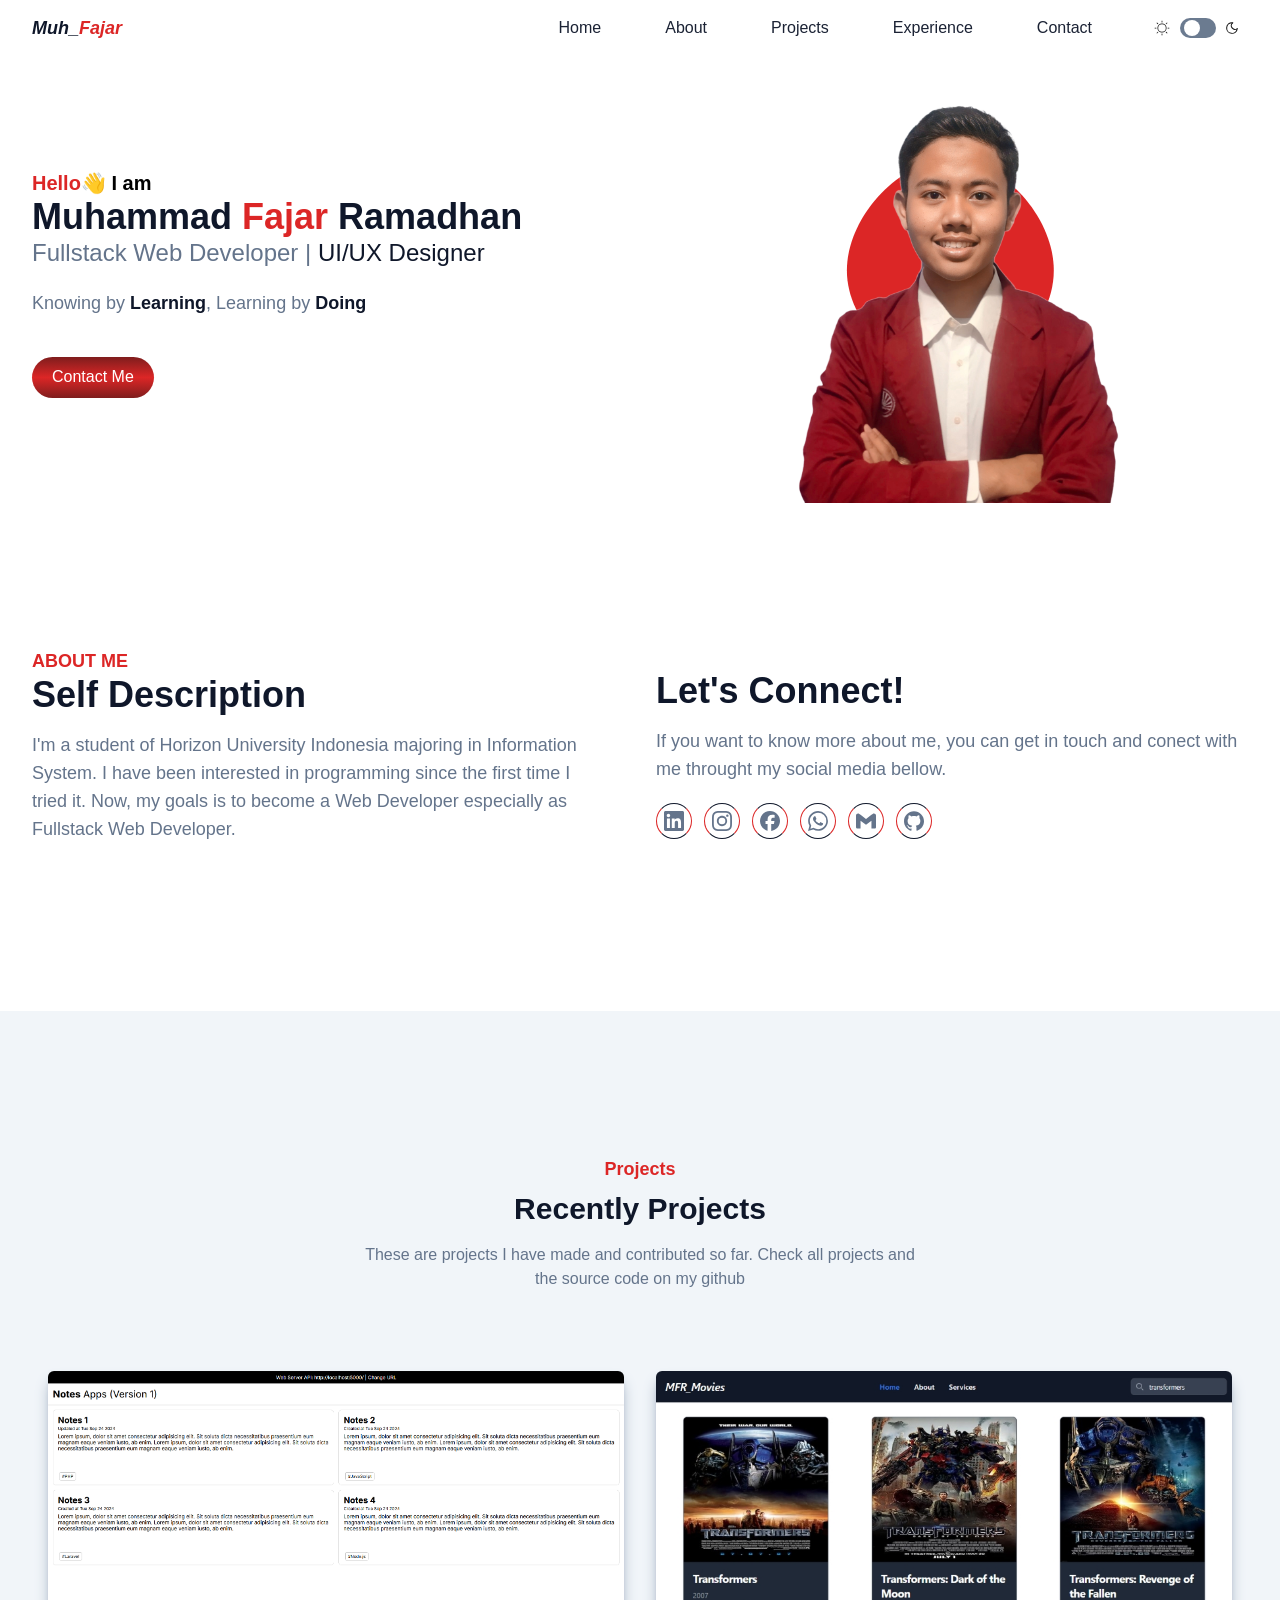
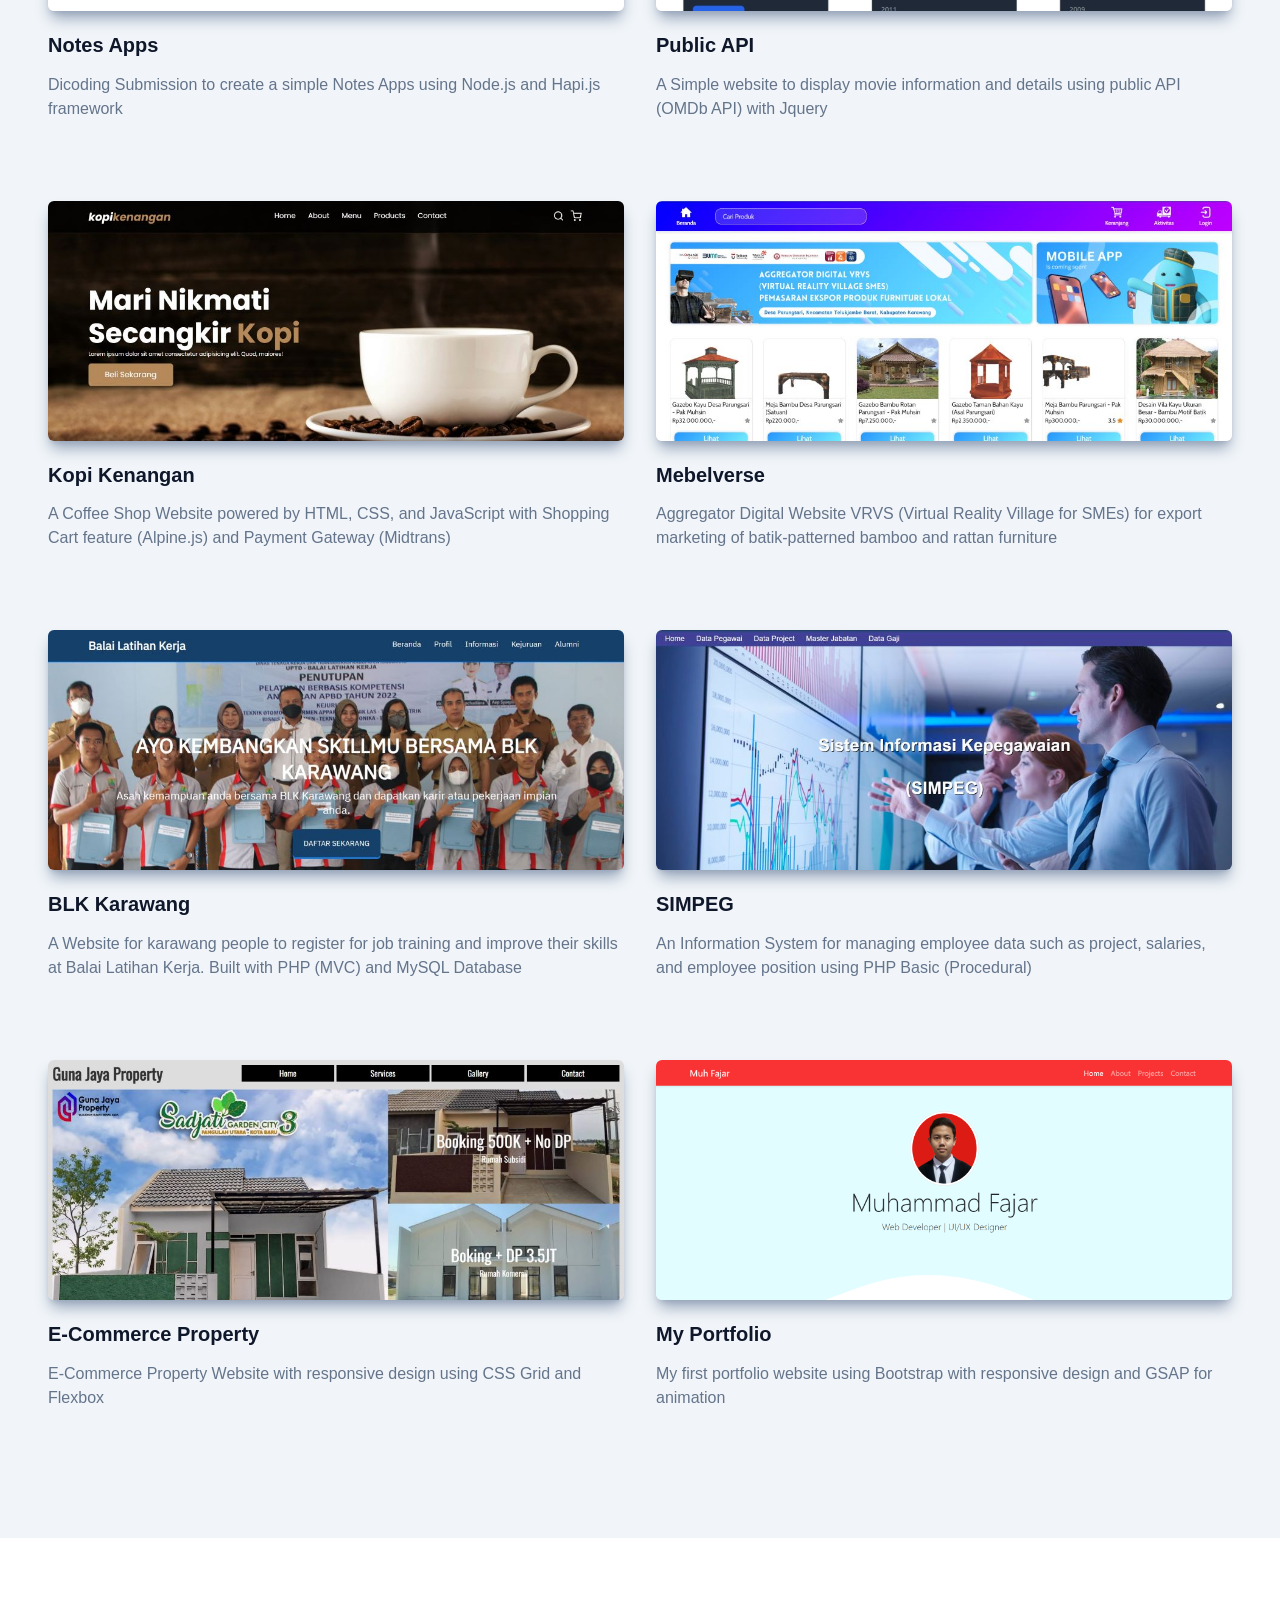
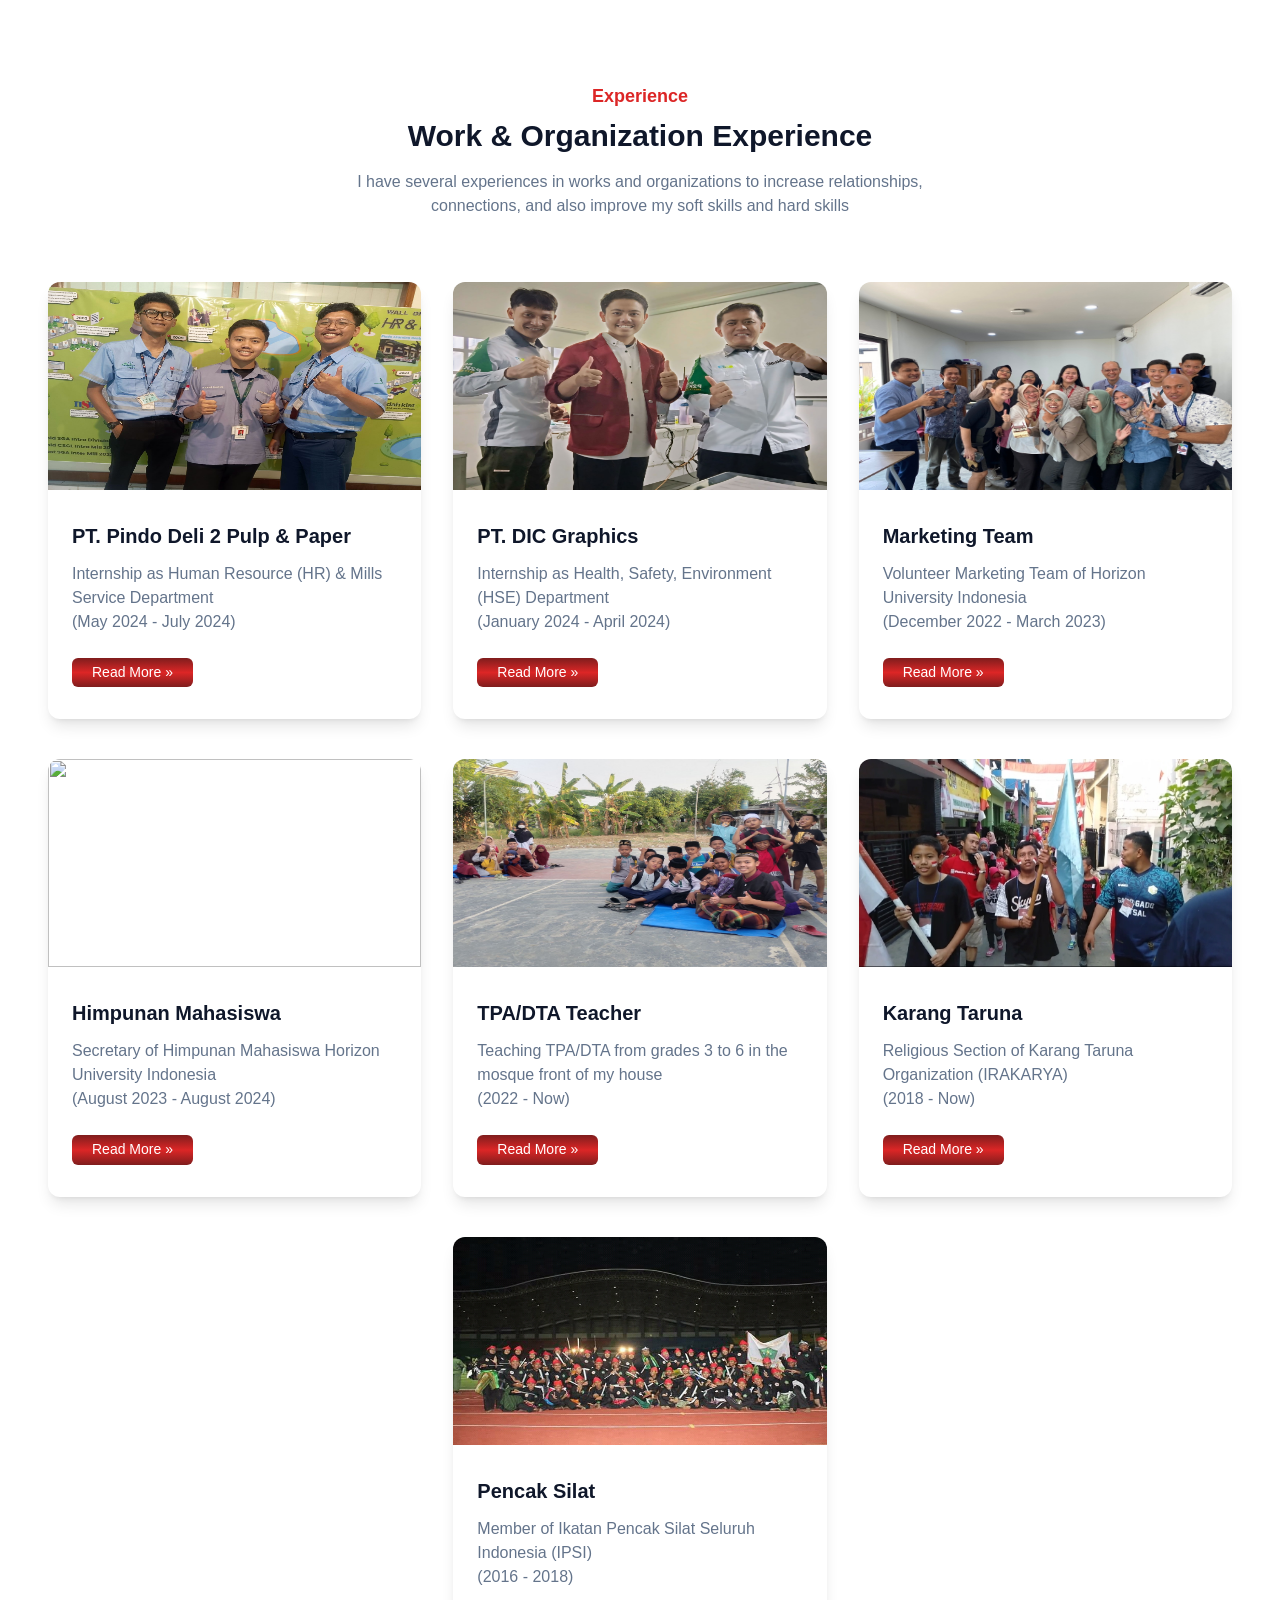
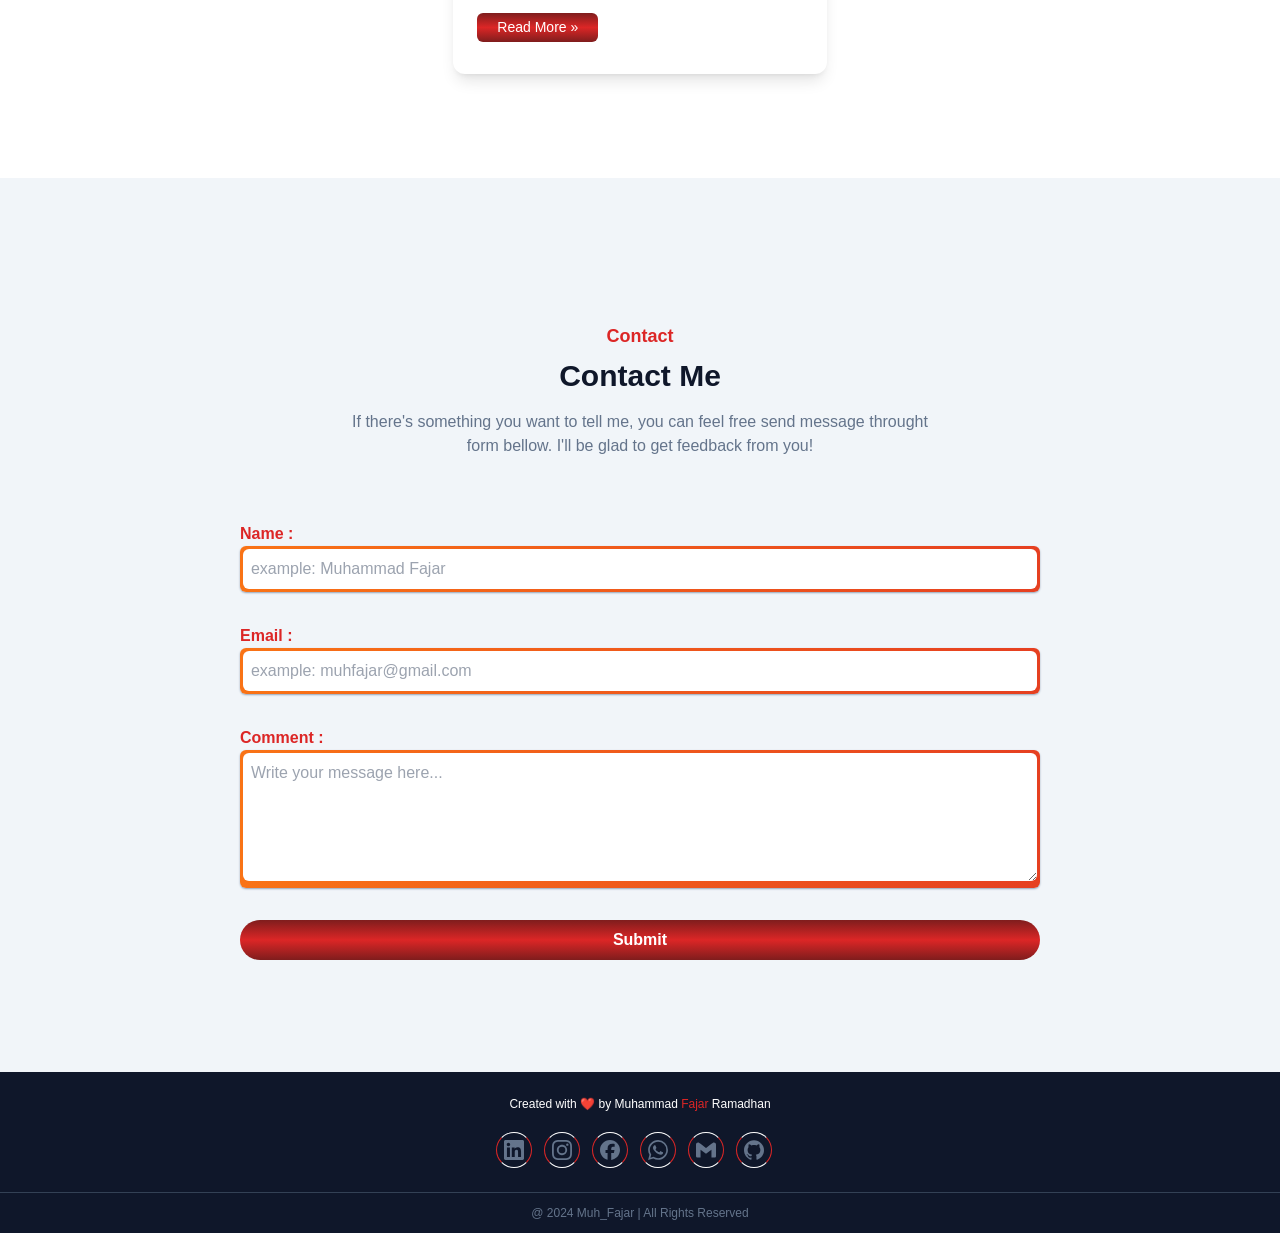
==== commit 844252e8: "fix: fixing style, resizing image, make layer components & minify" ====
--- a/index.html
+++ b/index.html
@@ -4,7 +4,7 @@
     <meta charset="UTF-8" />
     <meta name="viewport" content="width=device-width, initial-scale=1.0" />
     <title>Portfolio</title>
-    <link rel="stylesheet" href="src/output.css" />
+    <link rel="stylesheet" href="src/css/style.css" />
     <!-- Head Icon -->
     <link rel="icon" href="src/img/mfr.png" />
 
@@ -25,15 +25,14 @@
   <body class="cursor-default">
     <!-- Header Start -->
     <header
-      class="bg-transparent absolute top-0 left-0 w-full flex items-center z-10 py-2 lg:py-0"
+      class="absolute top-0 left-0 z-10 flex items-center w-full py-2 bg-transparent lg:py-0"
     >
       <div class="container">
-        <div class="flex items-center justify-between relative">
+        <div class="relative flex items-center justify-between">
           <!-- Left Side -->
           <div class="px-4">
             <a
-              href="#home"
-              class="block transition-all font-bold text-lg text-primary italic hover:scale-110 hover:text-semiDark2 hover:-rotate-[0.5deg]"
+              class="cursor-default block transition-all font-bold text-lg text-primary italic hover:scale-110 hover:text-semiDark2 hover:-rotate-[0.5deg]"
               ><span class="text-dark dark:text-light">Muh_</span>Fajar</a
             >
           </div>
@@ -46,57 +45,56 @@
               type="button"
               name="hamburger"
               id="hamburger"
-              class="block absolute right-4 lg:hidden"
+              class="absolute block right-4 lg:hidden"
             >
-              <span class="hamburger-line origin-top-left"></span>
+              <span class="origin-top-left hamburger-line"></span>
               <span class="hamburger-line"></span>
-              <span class="hamburger-line origin-bottom-left"></span>
+              <span class="origin-bottom-left hamburger-line"></span>
             </button>
 
             <!-- Navbar -->
             <nav
               id="nav-menu"
-              class="hidden absolute py-5 bg-light opacity-95 shadow-lg rounded-lg max-w-64 w-full right-4 top-full lg:block lg:static lg:bg-transparent lg:max-w-full lg:shadow-none lg:rounded-none lg:py-2 dark:bg-dark dark:shadow-slate-500 lg:dark:bg-transparent"
+              class="absolute hidden w-full py-5 rounded-lg shadow-lg cursor-pointer bg-light opacity-95 max-w-64 right-4 top-full lg:block lg:static lg:bg-transparent lg:max-w-full lg:shadow-none lg:rounded-none lg:py-2 dark:bg-dark dark:shadow-slate-500 lg:dark:bg-transparent"
             >
               <ul class="block lg:flex">
-                <li class="group">
-                  <a
-                    href="#home"
-                    class="text-base text-dark py-2 mx-8 flex group-hover:text-primary dark:text-light"
+                <li
+                  class="flex justify-start rounded-sm lg:justify-center group"
+                >
+                  <a href="#home" class="nav-link group-hover:text-light"
                     >Home</a
                   >
                 </li>
-                <li class="group">
-                  <a
-                    href="#about"
-                    class="text-base text-dark py-2 mx-8 flex group-hover:text-primary dark:text-light"
+                <li
+                  class="flex justify-start rounded-sm lg:justify-center group"
+                >
+                  <a href="#about" class="nav-link group-hover:text-light"
                     >About</a
                   >
                 </li>
-                <li class="group">
-                  <a
-                    href="#portfolio"
-                    class="text-base text-dark py-2 mx-8 flex group-hover:text-primary dark:text-light"
+                <li
+                  class="flex justify-start rounded-sm lg:justify-center group"
+                >
+                  <a href="#portfolio" class="nav-link group-hover:text-light"
                     >Projects</a
                   >
                 </li>
-                <li class="group">
-                  <a
-                    href="#experience"
-                    class="text-base text-dark py-2 mx-8 flex group-hover:text-primary dark:text-light"
+                <li
+                  class="flex justify-start rounded-sm lg:justify-center group"
+                >
+                  <a href="#experience" class="nav-link group-hover:text-light"
                     >Experience</a
                   >
                 </li>
-                <li class="group">
-                  <a
-                    href="#contact"
-                    class="text-base text-dark py-2 mx-8 flex group-hover:text-primary dark:text-light"
+                <li
+                  class="flex justify-start rounded-sm lg:justify-center group"
+                >
+                  <a href="#contact" class="nav-link group-hover:text-light"
                     >Contact</a
                   >
                 </li>
-                <li class="flex items-center -ml-3 pl-8 lg:mt-0">
+                <li class="flex items-center pl-8 -ml-3 lg:mt-0">
                   <div class="flex items-center">
-                    <!-- <span class="mr-2 text-sm text-slate-500">Light</span> -->
                     <!-- Light -->
                     <svg
                       width="512"
@@ -141,14 +139,13 @@
                     <input type="checkbox" class="hidden" id="dark-toggle" />
                     <label for="dark-toggle">
                       <div
-                        class="flex h-5 w-9 cursor-pointer items-center rounded-full bg-secondary p-1 dark:bg-primary"
+                        class="flex items-center h-5 p-1 rounded-full cursor-pointer w-9 bg-secondary dark:bg-primary"
                       >
                         <div
-                          class="toggle-circle h-4 w-4 rounded-full bg-light transition duration-300"
+                          class="w-4 h-4 transition duration-300 rounded-full toggle-circle bg-light"
                         ></div>
                       </div>
                     </label>
-                    <!-- <span class="ml-2 text-sm text-slate-500">Dark</span> -->
                     <!-- Dark -->
                     <svg
                       width="512"
@@ -156,7 +153,7 @@
                       viewBox="0 0 512 512"
                       style="color: currentColor"
                       xmlns="http://www.w3.org/2000/svg"
-                      class="h-8 w-8"
+                      class="w-8 h-8"
                     >
                       <rect
                         width="512"
@@ -207,47 +204,56 @@
       <div class="container">
         <div class="flex flex-wrap">
           <!-- Left Side -->
-          <div class="w-full self-center px-4 lg:w-1/2 dark:text-light">
+          <div class="self-center w-full px-4 lg:w-1/2 dark:text-light">
             <h1 class="text-base font-semibold md:text-xl">
-              <span class="text-primary">Hello<span class="inline-block hover:scale-125 hover:rotate-12 hover:-translate-y-1 hover:translate-x-[0.2rem] transition duration-300">👋</span></span> I am
-              <span class="block font-bold text-dark text-4xl dark:text-light"
-                >Muhammad <span class="text-primary inline-block hover:scale-110 transition duration-200">Fajar</span> Ramadhan</span
+              <span class="text-primary"
+                >Hello<span
+                  class="inline-block hover:scale-125 hover:rotate-12 hover:-translate-y-1 hover:translate-x-[0.2rem] transition duration-300"
+                  >👋</span
+                ></span
+              >
+              I am
+              <span class="block text-4xl font-bold text-dark dark:text-light"
+                >Muhammad
+                <span
+                  class="inline-block transition duration-200 text-primary hover:scale-110"
+                  >Fajar</span
+                >
+                Ramadhan</span
               >
             </h1>
-            <h2 class="font-medium text-secondary text-lg mb-5 lg:text-2xl">
+            <h2 class="mb-5 text-lg font-medium text-secondary lg:text-2xl">
               Fullstack Web Developer |
               <span class="text-dark dark:text-light">UI/UX Designer</span>
             </h2>
             <p
-              class="font-medium text-secondary mb-10 leading leading-relaxed lg:text-lg"
+              class="mb-10 font-medium leading-relaxed text-secondary leading lg:text-lg"
             >
               Knowing by
-              <span class="text-dark font-bold dark:text-light">Learning</span>,
+              <span class="font-bold text-dark dark:text-light">Learning</span>,
               Learning by
-              <span class="text-dark font-bold dark:text-light">Doing</span>
+              <span class="font-bold text-dark dark:text-light">Doing</span>
             </p>
-            <button
-              class="relative inline-block group bg-gradient-to-b from-semiDark via-primary to-semiDark hover:from-semiDark2 hover:via-primary hover:to-semiDark2 hover:text-light hover:scale-110 py-2 px-5 rounded-full hover:shadow-md hover:shadow-silver transition duration-200 text-slate-100 text-base dark:shadow-slate-600"
-              name=""
-            >
-              <a href="#about">Contact Me
-                <!-- Underline Animation -->
-              <span class="block -mt-[4px] mb-[3px] h-[0.1rem] bg-light w-0 group-hover:w-full transition-all duration-500 ease-in-out"></span>
-              </a>
-            </button>
+            <a href="#about" class="inline-block btn group"
+              >Contact Me
+              <!-- Underline Animation -->
+              <span
+                class="block -mt-[4px] mb-[3px] h-[0.1rem] bg-light w-0 group-hover:w-full transition-all duration-300 ease-in-out"
+              ></span>
+            </a>
           </div>
 
           <!-- Right Side -->
-          <div class="w-full self-end px-4 lg:w-1/2">
+          <div class="self-end w-full px-4 lg:w-1/2">
             <div class="relative mt-10 lg:mt-9 lg:right-0 group">
               <img
                 src="src/img/myself.png"
                 width="350"
                 alt="Fajar"
-                class="max-w-full mx-auto relative z-10"
+                class="relative z-10 max-w-full mx-auto"
               />
               <span
-                class="absolute top-0 left-1/2 -translate-x-1/2 md:scale-105 group-hover:scale-125 md:group-hover:scale-125 transition-all duration-500"
+                class="absolute top-0 transition-all duration-500 -translate-x-1/2 left-1/2 md:scale-105 group-hover:scale-125 md:group-hover:scale-125"
               >
                 <svg
                   width="350"
@@ -270,32 +276,33 @@
     <!-- Hero Section End -->
 
     <!-- About Section Start -->
-    <section id="about" class="pt-36 pb-32 dark:bg-slate-800">
+    <section id="about" class="pb-32 pt-36 dark:bg-slate-800">
       <div class="container">
         <div class="flex flex-wrap">
           <!-- Left Side -->
           <div class="w-full px-4 mb-10 lg:w-1/2">
-            <h4 class="font-bold uppercase text-primary text-lg">About Me</h4>
+            <h4 class="text-lg font-bold uppercase text-primary">About Me</h4>
             <h3
-              class="font-bold text-dark text-3xl mb-4 max-w-md lg:text-4xl dark:text-light"
+              class="max-w-md mb-4 text-3xl font-bold text-dark lg:text-4xl dark:text-light"
             >
               Self Description
             </h3>
-            <p class="font-medium text-base text-secondary max-w-xl lg:text-lg">
+            <p class="max-w-xl text-base font-medium text-secondary lg:text-lg">
               I'm a student of Horizon University Indonesia majoring in
-              Information System. I have been interested in programming since the first time I tried it. Now, my goals is to become a Web Developer especially as Fullstack Web
-              Developer.
+              Information System. I have been interested in programming since
+              the first time I tried it. Now, my goals is to become a Web
+              Developer especially as Fullstack Web Developer.
             </p>
           </div>
 
           <!-- Right Side -->
           <div class="w-full px-4 mb-10 lg:w-1/2 lg:pt-6">
             <h3
-              class="font-bold text-dark text-3xl mb-4 max-w-md lg:text-4xl dark:text-light"
+              class="max-w-md mb-4 text-3xl font-bold text-dark lg:text-4xl dark:text-light"
             >
               Let's Connect!
             </h3>
-            <p class="font-medium text-base text-secondary mb-5 lg:text-lg">
+            <p class="mb-5 text-base font-medium text-secondary lg:text-lg">
               If you want to know more about me, you can get in touch and conect
               with me throught my social media bellow.
             </p>
@@ -304,7 +311,7 @@
               <!-- LinkedIn -->
               <a
                 href="https://www.linkedin.com/in/muhammad-fajar-ramadhan-908aa2278?utm_source=share&utm_campaign=share_via&utm_content=profile&utm_medium=android_app"
-                class="w-9 h-9 flex justify-center items-center rounded-full mr-3 text-secondary border border-x-primary border-y-dark hover:border-dark dark:border-x-primary dark:border-y-light dark:hover:border-light hover:text-white hover:bg-primary"
+                class="flex items-center justify-center mr-3 border rounded-full w-9 h-9 text-secondary border-x-primary border-y-dark hover:border-dark dark:border-x-primary dark:border-y-light dark:hover:border-light hover:text-white hover:bg-primary"
                 target="_blank"
               >
                 <svg
@@ -323,7 +330,7 @@
               <!-- Instagram -->
               <a
                 href="https://instagram.com/mfajarr25"
-                class="w-9 h-9 flex justify-center items-center rounded-full mr-3 text-secondary border border-x-primary border-y-dark hover:border-dark dark:border-x-primary dark:border-y-light dark:hover:border-light hover:text-white hover:bg-primary"
+                class="flex items-center justify-center mr-3 border rounded-full w-9 h-9 text-secondary border-x-primary border-y-dark hover:border-dark dark:border-x-primary dark:border-y-light dark:hover:border-light hover:text-white hover:bg-primary"
                 target="_blank"
               >
                 <svg
@@ -342,7 +349,7 @@
               <!-- Facebook -->
               <a
                 href="https://www.facebook.com/kim.ara.moon.75248?mibextid=ZbWKwL"
-                class="w-9 h-9 flex justify-center items-center rounded-full mr-3 text-secondary border border-x-primary border-y-dark hover:border-dark dark:border-x-primary dark:border-y-light dark:hover:border-light hover:text-white hover:bg-primary"
+                class="flex items-center justify-center mr-3 border rounded-full w-9 h-9 text-secondary border-x-primary border-y-dark hover:border-dark dark:border-x-primary dark:border-y-light dark:hover:border-light hover:text-white hover:bg-primary"
                 target="_blank"
               >
                 <svg
@@ -361,7 +368,7 @@
               <!-- WhatsApp -->
               <a
                 href="http://wa.me/62895333530959"
-                class="w-9 h-9 flex justify-center items-center rounded-full mr-3 text-secondary border border-x-primary border-y-dark hover:border-dark dark:border-x-primary dark:border-y-light dark:hover:border-light hover:text-white hover:bg-primary"
+                class="flex items-center justify-center mr-3 border rounded-full w-9 h-9 text-secondary border-x-primary border-y-dark hover:border-dark dark:border-x-primary dark:border-y-light dark:hover:border-light hover:text-white hover:bg-primary"
                 target="_blank"
               >
                 <svg
@@ -380,7 +387,7 @@
               <!-- Gmail -->
               <a
                 href="mailto:mfajarramadhan04@gmail.com/"
-                class="w-9 h-9 flex justify-center items-center rounded-full mr-3 text-secondary border border-x-primary border-y-dark hover:border-dark dark:border-x-primary dark:border-y-light dark:hover:border-light hover:text-white hover:bg-primary"
+                class="flex items-center justify-center mr-3 border rounded-full w-9 h-9 text-secondary border-x-primary border-y-dark hover:border-dark dark:border-x-primary dark:border-y-light dark:hover:border-light hover:text-white hover:bg-primary"
                 target="_blank"
               >
                 <svg
@@ -399,7 +406,7 @@
               <!-- Github -->
               <a
                 href="https://github.com/mfajarramadhan"
-                class="w-9 h-9 flex justify-center items-center rounded-full mr-3 text-secondary border border-x-primary border-y-dark hover:border-dark dark:border-x-primary dark:border-y-light dark:hover:border-light hover:text-white hover:bg-primary"
+                class="flex items-center justify-center mr-3 border rounded-full w-9 h-9 text-secondary border-x-primary border-y-dark hover:border-dark dark:border-x-primary dark:border-y-light dark:hover:border-light hover:text-white hover:bg-primary"
                 target="_blank"
               >
                 <svg
@@ -421,19 +428,19 @@
       </div>
       <!-- Waves -->
       <!-- <div class="relative -mt-10">
-        <svg xmlns="http://www.w3.org/2000/svg" viewBox="0 0 1440 320" class="bg-light dark:bg-slate-800 absolute top-0"><path id="waves" fill="#0f172a" fill-opacity="1" d="M0,128L80,154.7C160,181,320,235,480,261.3C640,288,800,288,960,261.3C1120,235,1280,181,1360,154.7L1440,128L1440,320L1360,320C1280,320,1120,320,960,320C800,320,640,320,480,320C320,320,160,320,80,320L0,320Z"></path></svg>
+        <svg xmlns="http://www.w3.org/2000/svg" viewBox="0 0 1440 320" class="absolute top-0 bg-light dark:bg-slate-800"><path id="waves" fill="#0f172a" fill-opacity="1" d="M0,128L80,154.7C160,181,320,235,480,261.3C640,288,800,288,960,261.3C1120,235,1280,181,1360,154.7L1440,128L1440,320L1360,320C1280,320,1120,320,960,320C800,320,640,320,480,320C320,320,160,320,80,320L0,320Z"></path></svg>
       </div> -->
     </section>
     <!-- About Section End -->
 
     <!-- Portfolio Section Start -->
-    <section id="portfolio" class="pt-36 pb-16 bg-slate-100 dark:bg-dark">
+    <section id="portfolio" class="pb-16 pt-36 bg-slate-100 dark:bg-dark">
       <div class="container">
         <!-- header -->
         <div class="w-full px-4">
-          <div class="max-w-xl mx-auto text-center mb-16">
-            <h4 class="font-semibold text-lg text-primary mb-2">Projects</h4>
-            <h2 class="font-bold text-dark text-3xl mb-4 dark:text-light">
+          <div class="max-w-xl mx-auto mb-16 text-center">
+            <h4 class="mb-2 text-lg font-semibold text-primary">Projects</h4>
+            <h2 class="mb-4 text-3xl font-bold text-dark dark:text-light">
               Recently Projects
             </h2>
             <p class="font-medium text-md text-secondary">
@@ -443,41 +450,66 @@
           </div>
         </div>
         <!-- projects -->
-        <div class="w-full px-4 flex flex-wrap justify-center">
+        <div class="flex flex-wrap justify-center w-full px-4">
           <!-- Add New Project -->
-          <div class="mb-12 p-4 md:w-1/2">
-            <div
-              class="cursor-pointer shadow-silver bg-red-50 rounded-md shadow-lg overflow-hidden dark:shadow-slate-600 md:h-32 lg:h-60 hover:scale-105 transition duration-300"
-            >
-              <a href="https://github.com/mfajarramadhan/back-end-app-restful-api.git" target="_blank">
-                <img src="src/img/projects/notes-api.png" alt="Notes Apps" width="w-full" />
+          <div class="p-4 mb-12 md:w-1/2">
+            <div class="project-card">
+              <a
+                href="https://github.com/mfajarramadhan/back-end-app-restful-api.git"
+                target="_blank"
+              >
+                <img
+                  src="src/img/projects/notes-api.png"
+                  alt="Notes Apps"
+                  width="w-full"
+                />
               </a>
             </div>
             <h3
-              class="cursor-pointer font-semibold hover:text-primary dark:hover:text-primary  text-xl text-dark mb-3 mt-5 dark:text-light relative inline-block group"
-            ><a href="https://github.com/mfajarramadhan/back-end-app-restful-api.git" target="_blank">Notes Apps</a>
+              class="relative inline-block mt-5 mb-3 text-xl font-semibold cursor-pointer hover:text-primary dark:hover:text-primary text-dark dark:text-light group"
+            >
+              <a
+                href="https://github.com/mfajarramadhan/back-end-app-restful-api.git"
+                target="_blank"
+                >Notes Apps</a
+              >
               <!-- Underline Animation -->
-              <span class="block -mt-[2px] mb-[2px] h-[0.1rem] bg-dark dark:bg-light w-0 group-hover:w-full transition-all duration-500 ease-in-out"></span>
+              <span
+                class="block -mt-[2px] mb-[2px] h-[0.1rem] bg-dark dark:bg-light w-0 group-hover:w-full transition-all duration-300 ease-in-out"
+              ></span>
             </h3>
             <p class="text-slate-500">
               Dicoding Submission to create a simple Notes Apps using Node.js
               and Hapi.js framework
             </p>
           </div>
+
           <!-- Add New Project -->
-          <div class="mb-12 p-4 md:w-1/2">
-            <div
-              class="cursor-pointer shadow-silver bg-red-50 rounded-md shadow-lg overflow-hidden dark:shadow-slate-600 md:h-32 lg:h-60 hover:scale-105 transition duration-300"
-            >
-              <a href="https://github.com/mfajarramadhan/public-api.git" target="_blank">
-                <img src="src/img/projects/omdb-api.png" alt="OMDb API" width="w-full" />
+          <div class="p-4 mb-12 md:w-1/2">
+            <div class="project-card">
+              <a
+                href="https://github.com/mfajarramadhan/public-api.git"
+                target="_blank"
+              >
+                <img
+                  src="src/img/projects/omdb-api.jpg"
+                  alt="OMDb API"
+                  width="w-full"
+                />
               </a>
             </div>
             <h3
-              class="cursor-pointer font-semibold hover:text-primary dark:hover:text-primary  text-xl text-dark mb-3 mt-5 dark:text-light relative inline-block group"
-            ><a href="https://github.com/mfajarramadhan/public-api.git" target="_blank">Public API</a>
+              class="relative inline-block mt-5 mb-3 text-xl font-semibold cursor-pointer hover:text-primary dark:hover:text-primary text-dark dark:text-light group"
+            >
+              <a
+                href="https://github.com/mfajarramadhan/public-api.git"
+                target="_blank"
+                >Public API</a
+              >
               <!-- Underline Animation -->
-              <span class="block -mt-[2px] mb-[2px] h-[0.1rem] bg-dark dark:bg-light w-0 group-hover:w-full transition-all duration-500 ease-in-out"></span>
+              <span
+                class="block -mt-[2px] mb-[2px] h-[0.1rem] bg-dark dark:bg-light w-0 group-hover:w-full transition-all duration-300 ease-in-out"
+              ></span>
             </h3>
             <p class="text-slate-500">
               A Simple website to display movie information and details using
@@ -486,19 +518,31 @@
           </div>
 
           <!-- Add New Project -->
-          <div class="mb-12 p-4 md:w-1/2">
-            <div
-              class="cursor-pointer shadow-silver rounded-md shadow-lg overflow-hidden dark:shadow-slate-600 md:h-32 lg:h-60 hover:scale-105 transition duration-300"
-            >
-              <a href="https://github.com/mfajarramadhan/kopi-kenangan.git" target="_blank">
-                <img src="src/img/projects/kedai-kopi.png" alt="Kopi Kenangan" width="w-full" />
+          <div class="p-4 mb-12 md:w-1/2">
+            <div class="project-card">
+              <a
+                href="https://github.com/mfajarramadhan/kopi-kenangan.git"
+                target="_blank"
+              >
+                <img
+                  src="src/img/projects/kedai-kopi.jpg"
+                  alt="Kopi Kenangan"
+                  width="w-full"
+                />
               </a>
             </div>
             <h3
-              class="cursor-pointer font-semibold hover:text-primary dark:hover:text-primary  text-xl text-dark mb-3 mt-5 dark:text-light relative inline-block group"
-            ><a href="https://github.com/mfajarramadhan/kopi-kenangan.git" target="_blank">Kopi Kenangan</a>
+              class="relative inline-block mt-5 mb-3 text-xl font-semibold cursor-pointer hover:text-primary dark:hover:text-primary text-dark dark:text-light group"
+            >
+              <a
+                href="https://github.com/mfajarramadhan/kopi-kenangan.git"
+                target="_blank"
+                >Kopi Kenangan</a
+              >
               <!-- Underline Animation -->
-              <span class="block -mt-[2px] mb-[2px] h-[0.1rem] bg-dark dark:bg-light w-0 group-hover:w-full transition-all duration-500 ease-in-out"></span>
+              <span
+                class="block -mt-[2px] mb-[2px] h-[0.1rem] bg-dark dark:bg-light w-0 group-hover:w-full transition-all duration-300 ease-in-out"
+              ></span>
             </h3>
             <p class="text-slate-500">
               A Coffee Shop Website powered by HTML, CSS, and JavaScript with
@@ -507,19 +551,31 @@
           </div>
 
           <!-- Add New Project -->
-          <div class="mb-12 p-4 md:w-1/2">
-            <div
-              class="cursor-pointer shadow-silver rounded-md shadow-lg overflow-hidden dark:shadow-slate-600 md:h-32 lg:h-60 hover:scale-105 transition duration-300"
-            >
-              <a href="https://github.com/mfajarramadhan/mebelverse.git" target="_blank">
-                <img src="src/img/projects/mebelverse.png" alt="Mebelverse" width="w-full" />
+          <div class="p-4 mb-12 md:w-1/2">
+            <div class="project-card">
+              <a
+                href="https://github.com/mfajarramadhan/mebelverse.git"
+                target="_blank"
+              >
+                <img
+                  src="src/img/projects/mebelverse.jpg"
+                  alt="Mebelverse"
+                  width="w-full"
+                />
               </a>
             </div>
             <h3
-              class="cursor-pointer font-semibold hover:text-primary dark:hover:text-primary  text-xl text-dark mb-3 mt-5 dark:text-light relative inline-block group"
-            ><a href="https://github.com/mfajarramadhan/mebelverse.git" target="_blank">Mebelverse</a>
+              class="relative inline-block mt-5 mb-3 text-xl font-semibold cursor-pointer hover:text-primary dark:hover:text-primary text-dark dark:text-light group"
+            >
+              <a
+                href="https://github.com/mfajarramadhan/mebelverse.git"
+                target="_blank"
+                >Mebelverse</a
+              >
               <!-- Underline Animation -->
-              <span class="block -mt-[2px] mb-[2px] h-[0.1rem] bg-dark dark:bg-light w-0 group-hover:w-full transition-all duration-500 ease-in-out"></span>
+              <span
+                class="block -mt-[2px] mb-[2px] h-[0.1rem] bg-dark dark:bg-light w-0 group-hover:w-full transition-all duration-300 ease-in-out"
+              ></span>
             </h3>
             <p class="text-slate-500">
               Aggregator Digital Website VRVS (Virtual Reality Village for SMEs)
@@ -527,20 +583,33 @@
               furniture
             </p>
           </div>
+
           <!-- Add New Project -->
-          <div class="mb-12 p-4 md:w-1/2">
-            <div
-              class="cursor-pointer shadow-silver rounded-md shadow-lg overflow-hidden dark:shadow-slate-600 md:h-32 lg:h-60 hover:scale-105 transition duration-300"
-            >
-              <a href="https://github.com/mfajarramadhan/smt4-web-programming2/tree/main/tugas-akhir/mvc" target="_blank">
-                <img src="src/img/projects/blk.png" alt="BLK Karawang" width="w-full" />
+          <div class="p-4 mb-12 md:w-1/2">
+            <div class="project-card">
+              <a
+                href="https://github.com/mfajarramadhan/smt4-web-programming2/tree/main/tugas-akhir/mvc"
+                target="_blank"
+              >
+                <img
+                  src="src/img/projects/blk.jpg"
+                  alt="BLK Karawang"
+                  width="w-full"
+                />
               </a>
             </div>
             <h3
-              class="cursor-pointer font-semibold hover:text-primary dark:hover:text-primary  text-xl text-dark mb-3 mt-5 dark:text-light relative inline-block group"
-            ><a href="https://github.com/mfajarramadhan/smt4-web-programming2/tree/main/tugas-akhir/mvc" target="_blank">BLK Karawang</a>
+              class="relative inline-block mt-5 mb-3 text-xl font-semibold cursor-pointer hover:text-primary dark:hover:text-primary text-dark dark:text-light group"
+            >
+              <a
+                href="https://github.com/mfajarramadhan/smt4-web-programming2/tree/main/tugas-akhir/mvc"
+                target="_blank"
+                >BLK Karawang</a
+              >
               <!-- Underline Animation -->
-              <span class="block -mt-[2px] mb-[2px] h-[0.1rem] bg-dark dark:bg-light w-0 group-hover:w-full transition-all duration-500 ease-in-out"></span>
+              <span
+                class="block -mt-[2px] mb-[2px] h-[0.1rem] bg-dark dark:bg-light w-0 group-hover:w-full transition-all duration-300 ease-in-out"
+              ></span>
             </h3>
             <p class="text-slate-500">
               A Website for karawang people to register for job training and
@@ -548,60 +617,99 @@
               and MySQL Database
             </p>
           </div>
+
           <!-- Add New Project -->
-          <div class="mb-12 p-4 md:w-1/2">
-            <div
-              class="cursor-pointer shadow-silver rounded-md shadow-lg overflow-hidden dark:shadow-slate-600 md:h-32 lg:h-60 hover:scale-105 transition duration-300"
-            >
-              <a href="https://github.com/mfajarramadhan/smt3-web-programming/tree/main/tugas-akhir" target="_blank">
-                <img src="src/img/projects/simpeg.png" alt="SIMPEG" width="w-full" />
+          <div class="p-4 mb-12 md:w-1/2">
+            <div class="project-card">
+              <a
+                href="https://github.com/mfajarramadhan/smt3-web-programming/tree/main/tugas-akhir"
+                target="_blank"
+              >
+                <img
+                  src="src/img/projects/simpeg.jpg"
+                  alt="SIMPEG"
+                  width="w-full"
+                />
               </a>
             </div>
             <h3
-              class="cursor-pointer font-semibold hover:text-primary dark:hover:text-primary  text-xl text-dark mb-3 mt-5 dark:text-light relative inline-block group"
-            ><a href="https://github.com/mfajarramadhan/smt3-web-programming/tree/main/tugas-akhir" target="_blank">SIMPEG</a>
+              class="relative inline-block mt-5 mb-3 text-xl font-semibold cursor-pointer hover:text-primary dark:hover:text-primary text-dark dark:text-light group"
+            >
+              <a
+                href="https://github.com/mfajarramadhan/smt3-web-programming/tree/main/tugas-akhir"
+                target="_blank"
+                >SIMPEG</a
+              >
               <!-- Underline Animation -->
-              <span class="block -mt-[2px] mb-[2px] h-[0.1rem] bg-dark dark:bg-light w-0 group-hover:w-full transition-all duration-500 ease-in-out"></span>
+              <span
+                class="block -mt-[2px] mb-[2px] h-[0.1rem] bg-dark dark:bg-light w-0 group-hover:w-full transition-all duration-300 ease-in-out"
+              ></span>
             </h3>
             <p class="text-slate-500">
               An Information System for managing employee data such as project,
               salaries, and employee position using PHP Basic (Procedural)
             </p>
           </div>
+
           <!-- Add New Project -->
-          <div class="mb-12 p-4 md:w-1/2">
-            <div
-              class="cursor-pointer shadow-silver rounded-md shadow-lg overflow-hidden dark:shadow-slate-600 md:h-32 lg:h-60 hover:scale-105 transition duration-300"
-            >
-              <a href="https://github.com/mfajarramadhan/lat-css/tree/main/lat03-grid/perumahan" target="_blank">
-                <img src="src/img/projects/grid.png" alt="E-Commerce Property" width="w-full" />
+          <div class="p-4 mb-12 md:w-1/2">
+            <div class="project-card">
+              <a
+                href="https://github.com/mfajarramadhan/lat-css/tree/main/lat03-grid/perumahan"
+                target="_blank"
+              >
+                <img
+                  src="src/img/projects/grid.jpg"
+                  alt="E-Commerce Property"
+                  width="w-full"
+                />
               </a>
             </div>
             <h3
-              class="cursor-pointer font-semibold hover:text-primary dark:hover:text-primary  text-xl text-dark mb-3 mt-5 dark:text-light relative inline-block group"
-            ><a href="https://github.com/mfajarramadhan/lat-css/tree/main/lat03-grid/perumahan" target="_blank">E-Commerce Property</a>
+              class="relative inline-block mt-5 mb-3 text-xl font-semibold cursor-pointer hover:text-primary dark:hover:text-primary text-dark dark:text-light group"
+            >
+              <a
+                href="https://github.com/mfajarramadhan/lat-css/tree/main/lat03-grid/perumahan"
+                target="_blank"
+                >E-Commerce Property</a
+              >
               <!-- Underline Animation -->
-              <span class="block -mt-[2px] mb-[2px] h-[0.1rem] bg-dark dark:bg-light w-0 group-hover:w-full transition-all duration-500 ease-in-out"></span>
+              <span
+                class="block -mt-[2px] mb-[2px] h-[0.1rem] bg-dark dark:bg-light w-0 group-hover:w-full transition-all duration-300 ease-in-out"
+              ></span>
             </h3>
             <p class="text-slate-500">
               E-Commerce Property Website with responsive design using CSS Grid
               and Flexbox
             </p>
           </div>
+
           <!-- Add New Project -->
-          <div class="mb-12 p-4 md:w-1/2">
-            <div
-              class="cursor-pointer shadow-silver rounded-md shadow-lg overflow-hidden dark:shadow-slate-600 md:h-32 lg:h-60 hover:scale-105 transition duration-300"
-            >
-              <a href="https://github.com/mfajarramadhan/lat-css/tree/main/lat04-bootstrap" target="_blank">
-                <img src="src/img/projects/bootstrap.png" alt="My First Portfolio" width="w-full" />
+          <div class="p-4 mb-12 md:w-1/2">
+            <div class="project-card">
+              <a
+                href="https://github.com/mfajarramadhan/lat-css/tree/main/lat04-bootstrap"
+                target="_blank"
+              >
+                <img
+                  src="src/img/projects/bootstrap.png"
+                  alt="My First Portfolio"
+                  width="w-full"
+                />
               </a>
             </div>
             <h3
-              class="cursor-pointer font-semibold hover:text-primary dark:hover:text-primary  text-xl text-dark mb-3 mt-5 dark:text-light relative inline-block group"
-            ><a href="https://github.com/mfajarramadhan/lat-css/tree/main/lat04-bootstrap" target="_blank">My Portfolio</a>
+              class="relative inline-block mt-5 mb-3 text-xl font-semibold cursor-pointer hover:text-primary dark:hover:text-primary text-dark dark:text-light group"
+            >
+              <a
+                href="https://github.com/mfajarramadhan/lat-css/tree/main/lat04-bootstrap"
+                target="_blank"
+                >My Portfolio</a
+              >
               <!-- Underline Animation -->
-              <span class="block -mt-[2px] mb-[2px] h-[0.1rem] bg-dark dark:bg-light w-0 group-hover:w-full transition-all duration-500 ease-in-out"></span>
+              <span
+                class="block -mt-[2px] mb-[2px] h-[0.1rem] bg-dark dark:bg-light w-0 group-hover:w-full transition-all duration-300 ease-in-out"
+              ></span>
             </h3>
             <p class="text-slate-500">
               My first portfolio website using Bootstrap with responsive design
@@ -614,144 +722,150 @@
     <!-- Projects Section End -->
 
     <!-- Experience Section Start -->
-    <section id="experience" class="pt-36 pb-16 bg-light dark:bg-slate-800">
+    <section id="experience" class="pb-16 pt-36 bg-light dark:bg-slate-800">
       <div class="container">
         <!-- header -->
         <div class="w-full px-4">
-          <div class="max-w-xl mx-auto text-center mb-16">
-            <h4 class="font-semibold text-lg text-primary mb-2">Experience</h4>
-            <h2 class="font-bold text-dark text-3xl mb-4 dark:text-light">
+          <div class="max-w-xl mx-auto mb-16 text-center">
+            <h4 class="mb-2 text-lg font-semibold text-primary">Experience</h4>
+            <h2 class="mb-4 text-3xl font-bold text-dark dark:text-light">
               Work & Organization Experience
             </h2>
             <p class="font-medium text-md text-secondary">
-              I have several experiences in works and organizations to increase relationships, connections, and also improve my
-              soft skills and hard skills
+              I have several experiences in works and organizations to increase
+              relationships, connections, and also improve my soft skills and
+              hard skills
             </p>
           </div>
-          <!-- Card -->
+          <!-- Cards -->
           <div class="flex flex-wrap justify-center">
             <!-- Add New Card -->
             <div class="w-full px-4 md:w-1/2 xl:w-1/3">
-              <div
-                class="bg-light rounded-xl shadow-lg overflow-hidden mb-10 dark:bg-dark dark:shadow-slate-600 hover:scale-105 transition duration-200 dark:hover:shadow-slate-500 hover:shadow-xl"
-              >
-                <div class="h-52 overflow-hidden bg-cover relative group">
+              <div class="experience-card">
+                <div class="relative overflow-hidden bg-cover h-52 group">
                   <img
                     src="src/img/experience/pindo.jpg"
                     alt=""
-                    class="w-full h-full absolute group-hover:scale-125 transition-all duration-300"
+                    class="absolute w-full h-full transition-all duration-300 group-hover:scale-125"
                   />
                 </div>
-                <div class="py-8 px-6">
+                <div class="px-6 py-8">
                   <h3
-                    class="mb-3 font-semibold text-dark text-xl hover:text-primary truncate dark:text-light"
+                    class="mb-3 text-xl font-semibold truncate text-dark hover:text-primary dark:text-light"
                   >
                     PT. Pindo Deli 2 Pulp & Paper
                   </h3>
                   <p class="text-base font-medium text-secondary">
-                    Internship as Human Resource (HR) & Mills Service
-                    Department 
+                    Internship as Human Resource (HR) & Mills Service Department
                   </p>
                   <p class="mb-6 text-base font-medium text-secondary">
                     (May 2024 - July 2024)
                   </p>
-                  <button type="submit" name=""
+                  <button
+                    type="submit"
+                    name=""
                     id="modal-open-btn"
-                    class="relative inline-block font-medium text-light py-1 px-5 bg-gradient-to-b  from-semiDark via-primary to-semiDark hover:from-semiDark2 hover:via-primary hover:to-semiDark2 hover:scale-110 text-sm rounded-md hover:shadow-sm transition duration-100 ease-in-out dark:shadow-slate-600 group"
-                    >Read More &raquo
+                    class="inline-block py-1 text-sm rounded-md btn group"
+                  >
+                    Read More &raquo
                     <!-- Underline Animation -->
-                    <span class="block -mt-[3px] mb-[3px] h-[0.1rem] bg-light w-0 group-hover:w-full transition-all duration-500 ease-in-out"></span>
+                    <span
+                      class="block -mt-[3px] mb-[3px] h-[0.1rem] bg-light w-0 group-hover:w-full transition-all duration-300 ease-in-out"
+                    ></span>
                   </button>
                 </div>
               </div>
             </div>
-            
+
             <!-- Add New Card -->
             <div class="w-full px-4 md:w-1/2 xl:w-1/3">
-              <div
-                class="bg-light rounded-xl shadow-lg overflow-hidden mb-10 dark:bg-dark dark:shadow-slate-600 hover:scale-105 transition duration-200 dark:hover:shadow-slate-500 hover:shadow-xl"
-              >
-                <div class="h-52 overflow-hidden bg-cover relative group">
+              <div class="experience-card">
+                <div class="relative overflow-hidden bg-cover h-52 group">
                   <img
                     src="src/img/experience/dic.jpg"
                     alt=""
-                    class="w-full h-full absolute group-hover:scale-125 transition-all duration-300"
+                    class="absolute w-full h-full transition-all duration-300 group-hover:scale-125"
                   />
                 </div>
-                <div class="py-8 px-6">
+                <div class="px-6 py-8">
                   <h3
-                    class="mb-3 font-semibold text-dark text-xl hover:text-primary truncate dark:text-light"
+                    class="mb-3 text-xl font-semibold truncate text-dark hover:text-primary dark:text-light"
                   >
                     PT. DIC Graphics
                   </h3>
                   <p class="text-base font-medium text-secondary">
-                    Internship as Health, Safety, Environment (HSE) Department 
+                    Internship as Health, Safety, Environment (HSE) Department
                   </p>
                   <p class="mb-6 text-base font-medium text-secondary">
                     (January 2024 - April 2024)
                   </p>
-                  <button type="submit" name=""
+                  <button
+                    type="submit"
+                    name=""
                     id="modal-open-btn2"
-                    class="relative inline-block group font-medium text-light py-1 px-5 bg-gradient-to-b from-semiDark via-primary to-semiDark hover:from-semiDark2 hover:via-primary hover:to-semiDark2 hover:scale-110 text-sm rounded-md hover:shadow-sm transition duration-100 ease-in-out dark:shadow-slate-600"
-                    >Read More &raquo
-                      <!-- Underline Animation -->
-                    <span class="block -mt-[3px] mb-[3px] h-[0.1rem] bg-light w-0 group-hover:w-full transition-all duration-500 ease-in-out"></span>
+                    class="inline-block py-1 text-sm rounded-md btn group"
+                  >
+                    Read More &raquo
+                    <!-- Underline Animation -->
+                    <span
+                      class="block -mt-[3px] mb-[3px] h-[0.1rem] bg-light w-0 group-hover:w-full transition-all duration-300 ease-in-out"
+                    ></span>
                   </button>
-                  
                 </div>
               </div>
             </div>
 
             <!-- Add New Card -->
             <div class="w-full px-4 md:w-1/2 xl:w-1/3">
-              <div
-                class="bg-light rounded-xl shadow-lg overflow-hidden mb-10 hover:scale-105 transition duration-200 dark:hover:shadow-slate-500 dark:bg-dark dark:shadow-slate-600 hover:shadow-xl"
-              >
-                <div class="h-52 overflow-hidden bg-cover relative group">
+              <div class="experience-card">
+                <div class="relative overflow-hidden bg-cover h-52 group">
                   <img
                     src="src/img/experience/marketing.jpg"
                     alt=""
-                    class="w-full h-full absolute group-hover:scale-125 transition-all duration-300"
+                    class="absolute w-full h-full transition-all duration-300 group-hover:scale-125"
                   />
                 </div>
-                <div class="py-8 px-6">
+                <div class="px-6 py-8">
                   <h3
-                    class="mb-3 font-semibold text-dark text-xl hover:text-primary truncate dark:text-light"
+                    class="mb-3 text-xl font-semibold truncate text-dark hover:text-primary dark:text-light"
                   >
                     Marketing Team
                   </h3>
                   <p class="text-base font-medium text-secondary">
-                    Volunteer Marketing Team of Horizon University Indonesia 
+                    Volunteer Marketing Team of Horizon University Indonesia
                   </p>
                   <p class="mb-6 text-base font-medium text-secondary">
                     (December 2022 - March 2023)
                   </p>
-                  <button type="submit" name=""
+                  <button
+                    type="submit"
+                    name=""
                     id="modal-open-btn3"
-                    class="relative inline-block group font-medium text-light py-1 px-5 bg-gradient-to-b from-semiDark via-primary to-semiDark hover:from-semiDark2 hover:via-primary hover:to-semiDark2 hover:scale-110 text-sm rounded-md hover:shadow-sm transition duration-100 ease-in-out dark:shadow-slate-600"
-                    >Read More &raquo
-                      <!-- Underline Animation -->
-                    <span class="block -mt-[3px] mb-[3px] h-[0.1rem] bg-light w-0 group-hover:w-full transition-all duration-500 ease-in-out"></span>
+                    class="inline-block py-1 text-sm rounded-md btn group"
+                  >
+                    Read More &raquo
+                    <!-- Underline Animation -->
+                    <span
+                      class="block -mt-[3px] mb-[3px] h-[0.1rem] bg-light w-0 group-hover:w-full transition-all duration-300 ease-in-out"
+                    ></span>
                   </button>
                 </div>
               </div>
             </div>
-            
+
             <!-- Add New Card -->
             <div class="w-full px-4 md:w-1/2 xl:w-1/3">
-              <div
-                class="bg-light rounded-xl shadow-lg overflow-hidden mb-10 hover:scale-105 transition duration-200 dark:hover:shadow-slate-500 dark:bg-dark dark:shadow-slate-600 hover:shadow-xl"
-              >
-                <div class="h-52 overflow-hidden bg-cover relative group">
+              <div class="experience-card">
+                <div class="relative overflow-hidden bg-cover h-52 group">
                   <img
                     src="src/img/experience/hima.jpg"
                     alt=""
-                    class="w-full h-full absolute group-hover:scale-125 transition-all duration-300"
+                    class="absolute w-full h-full transition-all duration-300 group-hover:scale-125"
                   />
                 </div>
-                <div class="py-8 px-6">
+                <div class="px-6 py-8">
                   <h3
-                    class="mb-3 font-semibold text-dark text-xl hover:text-primary truncate dark:text-light"
+                    class="mb-3 text-xl font-semibold truncate text-dark hover:text-primary dark:text-light"
                   >
                     Himpunan Mahasiswa
                   </h3>
@@ -761,12 +875,17 @@
                   <p class="mb-6 text-base font-medium text-secondary">
                     (August 2023 - August 2024)
                   </p>
-                  <button type="submit" name=""
+                  <button
+                    type="submit"
+                    name=""
                     id="modal-open-btn4"
-                    class="relative inline-block group font-medium text-light py-1 px-5 bg-gradient-to-b from-semiDark via-primary to-semiDark hover:from-semiDark2 hover:via-primary hover:to-semiDark2 hover:scale-110 text-sm rounded-md hover:shadow-sm transition duration-100 ease-in-out dark:shadow-slate-600"
-                    >Read More &raquo
-                      <!-- Underline Animation -->
-                    <span class="block -mt-[3px] mb-[3px] h-[0.1rem] bg-light w-0 group-hover:w-full transition-all duration-500 ease-in-out"></span>
+                    class="inline-block py-1 text-sm rounded-md btn group"
+                  >
+                    Read More &raquo
+                    <!-- Underline Animation -->
+                    <span
+                      class="block -mt-[3px] mb-[3px] h-[0.1rem] bg-light w-0 group-hover:w-full transition-all duration-300 ease-in-out"
+                    ></span>
                   </button>
                 </div>
               </div>
@@ -774,54 +893,56 @@
 
             <!-- Add New Card -->
             <div class="w-full px-4 md:w-1/2 xl:w-1/3">
-              <div
-                class="bg-light rounded-xl shadow-lg overflow-hidden mb-10 hover:scale-105 transition duration-200 dark:hover:shadow-slate-500 dark:bg-dark dark:shadow-slate-600 hover:shadow-xl"
-              >
-                <div class="h-52 overflow-hidden bg-cover relative group">
+              <div class="experience-card">
+                <div class="relative overflow-hidden bg-cover h-52 group">
                   <img
                     src="src/img/experience/tpa.jpg"
                     alt=""
-                    class="w-full h-full absolute group-hover:scale-125 transition-all duration-300"
+                    class="absolute w-full h-full transition-all duration-300 group-hover:scale-125"
                   />
                 </div>
-                <div class="py-8 px-6">
+                <div class="px-6 py-8">
                   <h3
-                    class="mb-3 font-semibold text-dark text-xl hover:text-primary truncate dark:text-light"
+                    class="mb-3 text-xl font-semibold truncate text-dark hover:text-primary dark:text-light"
                   >
                     TPA/DTA Teacher
                   </h3>
                   <p class="text-base font-medium text-secondary">
-                    Teaching TPA/DTA from grades 3 to 6 in the mosque front of my house
+                    Teaching TPA/DTA from grades 3 to 6 in the mosque front of
+                    my house
                   </p>
                   <p class="mb-6 text-base font-medium text-secondary">
                     (2022 - Now)
                   </p>
-                  <button type="submit" name=""
+                  <button
+                    type="submit"
+                    name=""
                     id="modal-open-btn5"
-                    class="relative inline-block group font-medium text-light py-1 px-5 bg-gradient-to-b from-semiDark via-primary to-semiDark hover:from-semiDark2 hover:via-primary hover:to-semiDark2 hover:scale-110 text-sm rounded-md hover:shadow-sm transition duration-100 ease-in-out dark:shadow-slate-600"
-                    >Read More &raquo
-                      <!-- Underline Animation -->
-                    <span class="block -mt-[3px] mb-[3px] h-[0.1rem] bg-light w-0 group-hover:w-full transition-all duration-500 ease-in-out"></span>
+                    class="inline-block py-1 text-sm rounded-md btn group"
+                  >
+                    Read More &raquo
+                    <!-- Underline Animation -->
+                    <span
+                      class="block -mt-[3px] mb-[3px] h-[0.1rem] bg-light w-0 group-hover:w-full transition-all duration-300 ease-in-out"
+                    ></span>
                   </button>
                 </div>
               </div>
             </div>
-            
+
             <!-- Add New Card -->
             <div class="w-full px-4 md:w-1/2 xl:w-1/3">
-              <div
-                class="bg-light rounded-xl shadow-lg overflow-hidden mb-10 hover:scale-105 transition duration-200 dark:hover:shadow-slate-500 dark:bg-dark dark:shadow-slate-600 hover:shadow-xl"
-              >
-                <div class="h-52 overflow-hidden bg-cover relative group">
+              <div class="experience-card">
+                <div class="relative overflow-hidden bg-cover h-52 group">
                   <img
-                    src="src/img/experience/karangtaruna.jpeg"
+                    src="src/img/experience/karangtaruna.jpg"
                     alt=""
-                    class="w-full h-full absolute group-hover:scale-125 transition-all duration-300"
+                    class="absolute w-full h-full transition-all duration-300 group-hover:scale-125"
                   />
                 </div>
-                <div class="py-8 px-6">
+                <div class="px-6 py-8">
                   <h3
-                    class="mb-3 font-semibold text-dark text-xl hover:text-primary truncate dark:text-light"
+                    class="mb-3 text-xl font-semibold truncate text-dark hover:text-primary dark:text-light"
                   >
                     Karang Taruna
                   </h3>
@@ -831,12 +952,17 @@
                   <p class="mb-6 text-base font-medium text-secondary">
                     (2018 - Now)
                   </p>
-                  <button type="submit" name=""
+                  <button
+                    type="submit"
+                    name=""
                     id="modal-open-btn6"
-                    class="relative inline-block group font-medium text-light py-1 px-5 bg-gradient-to-b from-semiDark via-primary to-semiDark hover:from-semiDark2 hover:via-primary hover:to-semiDark2 hover:scale-110 text-sm rounded-md hover:shadow-sm transition duration-100 ease-in-out dark:shadow-slate-600"
-                    >Read More &raquo
-                      <!-- Underline Animation -->
-                    <span class="block -mt-[3px] mb-[3px] h-[0.1rem] bg-light w-0 group-hover:w-full transition-all duration-500 ease-in-out"></span>
+                    class="inline-block py-1 text-sm rounded-md btn group"
+                  >
+                    Read More &raquo
+                    <!-- Underline Animation -->
+                    <span
+                      class="block -mt-[3px] mb-[3px] h-[0.1rem] bg-light w-0 group-hover:w-full transition-all duration-300 ease-in-out"
+                    ></span>
                   </button>
                 </div>
               </div>
@@ -844,19 +970,17 @@
 
             <!-- Add New Card -->
             <div class="w-full px-4 md:w-1/2 xl:w-1/3">
-              <div
-                class="bg-light rounded-xl shadow-lg overflow-hidden mb-10 hover:scale-105 transition duration-200 dark:hover:shadow-slate-500 dark:bg-dark dark:shadow-slate-600 hover:shadow-xl"
-              >
-                <div class="h-52 overflow-hidden bg-cover relative group">
+              <div class="experience-card">
+                <div class="relative overflow-hidden bg-cover h-52 group">
                   <img
-                    src="src/img/experience/silat.jpeg"
+                    src="src/img/experience/silat.jpg"
                     alt=""
-                    class="w-full h-full absolute group-hover:scale-125 transition-all duration-300"
+                    class="absolute w-full h-full transition-all duration-300 group-hover:scale-125"
                   />
                 </div>
-                <div class="py-8 px-6">
+                <div class="px-6 py-8">
                   <h3
-                    class="mb-3 font-semibold text-dark text-xl hover:text-primary truncate dark:text-light"
+                    class="mb-3 text-xl font-semibold truncate text-dark hover:text-primary dark:text-light"
                   >
                     Pencak Silat
                   </h3>
@@ -866,12 +990,17 @@
                   <p class="mb-6 text-base font-medium text-secondary">
                     (2016 - 2018)
                   </p>
-                  <button type="submit" name=""
+                  <button
+                    type="submit"
+                    name=""
                     id="modal-open-btn7"
-                    class="relative inline-block group font-medium text-light py-1 px-5 bg-gradient-to-b from-semiDark via-primary to-semiDark hover:from-semiDark2 hover:via-primary hover:to-semiDark2 hover:scale-110 text-sm rounded-md hover:shadow-sm transition duration-100 ease-in-out dark:shadow-slate-600"
-                    >Read More &raquo
-                      <!-- Underline Animation -->
-                    <span class="block -mt-[3px] mb-[3px] h-[0.1rem] bg-light w-0 group-hover:w-full transition-all duration-500 ease-in-out"></span>
+                    class="inline-block py-1 text-sm rounded-md btn group"
+                  >
+                    Read More &raquo
+                    <!-- Underline Animation -->
+                    <span
+                      class="block -mt-[3px] mb-[3px] h-[0.1rem] bg-light w-0 group-hover:w-full transition-all duration-300 ease-in-out"
+                    ></span>
                   </button>
                 </div>
               </div>
@@ -885,456 +1014,858 @@
               name=""
             >
               <!-- Modal Box -->
-              <div
-                class="animate-fade relative max-w-xs sm:max-w-md md:max-w-2xl lg:max-w-4xl self-center mx-auto bg-light text-left p-5 rounded-lg shadow-lg shadow-slate-600 dark:bg-dark"
-                id="modal-box"
-              >
-              <!-- Close Button -->
-                <svg width="512" height="512" viewBox="0 0 512 512" style="color:currentColor" xmlns="http://www.w3.org/2000/svg" class="h-16 w-16 cursor-pointer absolute right-1 top-1 group" id="modal-close-btn"><rect width="512" height="512" x="0" y="0" rx="30" fill="transparent" stroke="transparent" stroke-width="0" stroke-opacity="100%" paint-order="stroke"></rect>
-                  <svg width="256px" height="256px" viewBox="0 0 1024 1024" fill="currentColor" x="128" y="128" role="img" style="display:inline-block;vertical-align:middle" xmlns="http://www.w3.org/2000/svg"><g fill="currentColor" class="dark:text-light group-hover:text-primary group-hover:dark:text-primary"><path fill="currentColor" fill-rule="evenodd" d="M880 112c17.7 0 32 14.3 32 32v736c0 17.7-14.3 32-32 32H144c-17.7 0-32-14.3-32-32V144c0-17.7 14.3-32 32-32Zm-40 72H184v656h656V184ZM640.013 338.826c.023.007.042.018.083.059l45.02 45.019c.04.04.05.06.058.083a.118.118 0 0 1 0 .07c-.007.022-.018.041-.059.082L557.254 512l127.861 127.862a.268.268 0 0 1 .05.06l.009.023a.118.118 0 0 1 0 .07c-.007.022-.018.041-.059.082l-45.019 45.02c-.04.04-.06.05-.083.058a.118.118 0 0 1-.07 0c-.022-.007-.041-.018-.082-.059L512 557.254L384.14 685.115c-.042.041-.06.052-.084.059a.118.118 0 0 1-.07 0c-.022-.007-.041-.018-.082-.059l-45.02-45.019a.199.199 0 0 1-.058-.083a.118.118 0 0 1 0-.07c.007-.022.018-.041.059-.082L466.745 512l-127.86-127.86a.268.268 0 0 1-.05-.061l-.009-.023a.118.118 0 0 1 0-.07c.007-.022.018-.041.059-.082l45.019-45.02c.04-.04.06-.05.083-.058a.118.118 0 0 1 .07 0c.022.007.041.018.082.059L512 466.745l127.862-127.86c.04-.041.06-.052.083-.059a.118.118 0 0 1 .07 0Z"/></g></svg></svg>
-                <h3 class="text-2xl font-bold mb-[0.2rem] text-dark hover:text-primary dark:text-primary dark:hover:text-light max-w-xs">
+              <div class="modal-box" id="modal-box">
+                <!-- Close Button -->
+                <svg
+                  width="512"
+                  height="512"
+                  viewBox="0 0 512 512"
+                  style="color: currentColor"
+                  xmlns="http://www.w3.org/2000/svg"
+                  class="absolute w-16 h-16 cursor-pointer right-1 top-1 group"
+                  id="modal-close-btn"
+                >
+                  <rect
+                    width="512"
+                    height="512"
+                    x="0"
+                    y="0"
+                    rx="30"
+                    fill="transparent"
+                    stroke="transparent"
+                    stroke-width="0"
+                    stroke-opacity="100%"
+                    paint-order="stroke"
+                  ></rect>
+                  <svg
+                    width="256px"
+                    height="256px"
+                    viewBox="0 0 1024 1024"
+                    fill="currentColor"
+                    x="128"
+                    y="128"
+                    role="img"
+                    style="display: inline-block; vertical-align: middle"
+                    xmlns="http://www.w3.org/2000/svg"
+                  >
+                    <g
+                      fill="currentColor"
+                      class="dark:text-light group-hover:text-primary group-hover:dark:text-primary"
+                    >
+                      <path
+                        fill="currentColor"
+                        fill-rule="evenodd"
+                        d="M880 112c17.7 0 32 14.3 32 32v736c0 17.7-14.3 32-32 32H144c-17.7 0-32-14.3-32-32V144c0-17.7 14.3-32 32-32Zm-40 72H184v656h656V184ZM640.013 338.826c.023.007.042.018.083.059l45.02 45.019c.04.04.05.06.058.083a.118.118 0 0 1 0 .07c-.007.022-.018.041-.059.082L557.254 512l127.861 127.862a.268.268 0 0 1 .05.06l.009.023a.118.118 0 0 1 0 .07c-.007.022-.018.041-.059.082l-45.019 45.02c-.04.04-.06.05-.083.058a.118.118 0 0 1-.07 0c-.022-.007-.041-.018-.082-.059L512 557.254L384.14 685.115c-.042.041-.06.052-.084.059a.118.118 0 0 1-.07 0c-.022-.007-.041-.018-.082-.059l-45.02-45.019a.199.199 0 0 1-.058-.083a.118.118 0 0 1 0-.07c.007-.022.018-.041.059-.082L466.745 512l-127.86-127.86a.268.268 0 0 1-.05-.061l-.009-.023a.118.118 0 0 1 0-.07c.007-.022.018-.041.059-.082l45.019-45.02c.04-.04.06-.05.083-.058a.118.118 0 0 1 .07 0c.022.007.041.018.082.059L512 466.745l127.862-127.86c.04-.041.06-.052.083-.059a.118.118 0 0 1 .07 0Z"
+                      />
+                    </g>
+                  </svg>
+                </svg>
+                <h3
+                  class="text-2xl font-bold mb-[0.2rem] text-dark hover:text-primary dark:text-primary dark:hover:text-light max-w-xs"
+                >
                   PT. Pindo Deli Pulp & Paper
                 </h3>
-                <p class="text-base font-light mb-1 dark:text-white">
+                <p class="mb-1 text-base font-light dark:text-white">
                   Internship - HR & Mills Service Department
                 </p>
-                <p class="text-sm font-light mb-6 dark:text-white">
+                <p class="mb-6 text-sm font-light dark:text-white">
                   May 2024 - July 2024 | 2 Months
                 </p>
-                <h4 class="text-lg font-semibold mb-2 text-dark hover:text-primary dark:text-primary max-w-[5rem] dark:hover:text-light">Details</h4>
+                <h4
+                  class="text-lg font-semibold mb-2 text-dark hover:text-primary dark:text-primary max-w-[5rem] dark:hover:text-light"
+                >
+                  Details
+                </h4>
 
                 <!-- Details Table -->
                 <div class="relative overflow-x-auto shadow-md sm:rounded-lg">
-                  <table class="w-full text-sm text-left rtl:text-right text-light dark:text-light">
-                      <thead class="text-xs text-white uppercase bg-secondary border-b border-dark dark:text-white">
-                          <tr>
-                            <th scope="col" class="px-4 py-3">
-                                No.
-                            </th>
-                              <th scope="col" class="px-4 py-3 text-center">
-                                  Activities
-                              </th>
-                          </tr>
-                      </thead>
-                      <tbody>
-                          <tr class="bg-secondary border-b border-dark hover:bg-slate-400">
-                            <td class="px-4 py-4">
-                                1. 
-                            </td>
-                              <th scope="row" class="px-4 py-4 font-medium text-blue-50 whitespace-nowrap dark:text-blue-100">
-                                Team Building: Planning events, games, and being a coordinator for IKK employees candidate (Indah Kiat Karawang) 
-                              </th>
-                          </tr>
-                          <tr class="bg-secondary border-b border-dark hover:bg-slate-400">
-                            <td class="px-4 py-4">
-                                2. 
-                            </td>
-                              <th scope="row" class="px-4 py-4 font-medium text-blue-50 whitespace-nowrap dark:text-blue-100">
-                                Manage students files who will register for internships at PT. Pindo Deli
-                              </th>
-                          </tr>
-                          <tr class="bg-secondary border-b border-dark hover:bg-slate-400">
-                            <td class="px-4 py-4">
-                                3. 
-                            </td>
-                              <th scope="row" class="px-4 py-4 font-medium text-blue-50 whitespace-nowrap dark:text-blue-100">
-                                Create flyer and banner designs, also create Post Test for workshops and seminars
-                              </th>
-                          </tr>
-                      </tbody>
+                  <table
+                    class="w-full text-sm text-left rtl:text-right text-light dark:text-light"
+                  >
+                    <thead
+                      class="text-xs text-white uppercase border-b bg-secondary border-dark dark:text-white"
+                    >
+                      <tr>
+                        <th scope="col" class="px-4 py-3">No.</th>
+                        <th scope="col" class="px-4 py-3 text-center">
+                          Activities
+                        </th>
+                      </tr>
+                    </thead>
+                    <tbody>
+                      <tr
+                        class="border-b bg-secondary border-dark hover:bg-slate-400"
+                      >
+                        <td class="px-4 py-4">1.</td>
+                        <th
+                          scope="row"
+                          class="px-4 py-4 font-medium text-blue-50 whitespace-nowrap dark:text-blue-100"
+                        >
+                          Team Building: Planning events, games, and being a
+                          coordinator for IKK employees candidate (Indah Kiat
+                          Karawang)
+                        </th>
+                      </tr>
+                      <tr
+                        class="border-b bg-secondary border-dark hover:bg-slate-400"
+                      >
+                        <td class="px-4 py-4">2.</td>
+                        <th
+                          scope="row"
+                          class="px-4 py-4 font-medium text-blue-50 whitespace-nowrap dark:text-blue-100"
+                        >
+                          Manage students files who will register for
+                          internships at PT. Pindo Deli
+                        </th>
+                      </tr>
+                      <tr
+                        class="border-b bg-secondary border-dark hover:bg-slate-400"
+                      >
+                        <td class="px-4 py-4">3.</td>
+                        <th
+                          scope="row"
+                          class="px-4 py-4 font-medium text-blue-50 whitespace-nowrap dark:text-blue-100"
+                        >
+                          Create flyer and banner designs, also create Post Test
+                          for workshops and seminars
+                        </th>
+                      </tr>
+                    </tbody>
                   </table>
                 </div>
-                </p>
               </div>
               <!-- End Modal Box -->
 
               <!-- Modal Box2 -->
-              <div
-                class="animate-fade relative max-w-xs sm:max-w-md md:max-w-2xl lg:max-w-4xl self-center mx-auto bg-light text-left p-5 rounded-lg shadow-lg shadow-slate-600 dark:bg-dark"
-                id="modal-box2"
-              >
-              <!-- Close Button -->
-                <svg width="512" height="512" viewBox="0 0 512 512" style="color:currentColor" xmlns="http://www.w3.org/2000/svg" class="h-16 w-16 cursor-pointer absolute right-1 top-1 group" id="modal-close-btn2"><rect width="512" height="512" x="0" y="0" rx="30" fill="transparent" stroke="transparent" stroke-width="0" stroke-opacity="100%" paint-order="stroke"></rect>
-                  <svg width="256px" height="256px" viewBox="0 0 1024 1024" fill="currentColor" x="128" y="128" role="img" style="display:inline-block;vertical-align:middle" xmlns="http://www.w3.org/2000/svg"><g fill="currentColor" class="dark:text-light group-hover:text-primary group-hover:dark:text-primary"><path fill="currentColor" fill-rule="evenodd" d="M880 112c17.7 0 32 14.3 32 32v736c0 17.7-14.3 32-32 32H144c-17.7 0-32-14.3-32-32V144c0-17.7 14.3-32 32-32Zm-40 72H184v656h656V184ZM640.013 338.826c.023.007.042.018.083.059l45.02 45.019c.04.04.05.06.058.083a.118.118 0 0 1 0 .07c-.007.022-.018.041-.059.082L557.254 512l127.861 127.862a.268.268 0 0 1 .05.06l.009.023a.118.118 0 0 1 0 .07c-.007.022-.018.041-.059.082l-45.019 45.02c-.04.04-.06.05-.083.058a.118.118 0 0 1-.07 0c-.022-.007-.041-.018-.082-.059L512 557.254L384.14 685.115c-.042.041-.06.052-.084.059a.118.118 0 0 1-.07 0c-.022-.007-.041-.018-.082-.059l-45.02-45.019a.199.199 0 0 1-.058-.083a.118.118 0 0 1 0-.07c.007-.022.018-.041.059-.082L466.745 512l-127.86-127.86a.268.268 0 0 1-.05-.061l-.009-.023a.118.118 0 0 1 0-.07c.007-.022.018-.041.059-.082l45.019-45.02c.04-.04.06-.05.083-.058a.118.118 0 0 1 .07 0c.022.007.041.018.082.059L512 466.745l127.862-127.86c.04-.041.06-.052.083-.059a.118.118 0 0 1 .07 0Z"/></g></svg></svg>
-                <h3 class="text-2xl font-bold mb-[0.2rem] text-dark hover:text-primary dark:text-primary dark:hover:text-light max-w-xs">
+              <div class="modal-box" id="modal-box2">
+                <!-- Close Button -->
+                <svg
+                  width="512"
+                  height="512"
+                  viewBox="0 0 512 512"
+                  style="color: currentColor"
+                  xmlns="http://www.w3.org/2000/svg"
+                  class="absolute w-16 h-16 cursor-pointer right-1 top-1 group"
+                  id="modal-close-btn2"
+                >
+                  <rect
+                    width="512"
+                    height="512"
+                    x="0"
+                    y="0"
+                    rx="30"
+                    fill="transparent"
+                    stroke="transparent"
+                    stroke-width="0"
+                    stroke-opacity="100%"
+                    paint-order="stroke"
+                  ></rect>
+                  <svg
+                    width="256px"
+                    height="256px"
+                    viewBox="0 0 1024 1024"
+                    fill="currentColor"
+                    x="128"
+                    y="128"
+                    role="img"
+                    style="display: inline-block; vertical-align: middle"
+                    xmlns="http://www.w3.org/2000/svg"
+                  >
+                    <g
+                      fill="currentColor"
+                      class="dark:text-light group-hover:text-primary group-hover:dark:text-primary"
+                    >
+                      <path
+                        fill="currentColor"
+                        fill-rule="evenodd"
+                        d="M880 112c17.7 0 32 14.3 32 32v736c0 17.7-14.3 32-32 32H144c-17.7 0-32-14.3-32-32V144c0-17.7 14.3-32 32-32Zm-40 72H184v656h656V184ZM640.013 338.826c.023.007.042.018.083.059l45.02 45.019c.04.04.05.06.058.083a.118.118 0 0 1 0 .07c-.007.022-.018.041-.059.082L557.254 512l127.861 127.862a.268.268 0 0 1 .05.06l.009.023a.118.118 0 0 1 0 .07c-.007.022-.018.041-.059.082l-45.019 45.02c-.04.04-.06.05-.083.058a.118.118 0 0 1-.07 0c-.022-.007-.041-.018-.082-.059L512 557.254L384.14 685.115c-.042.041-.06.052-.084.059a.118.118 0 0 1-.07 0c-.022-.007-.041-.018-.082-.059l-45.02-45.019a.199.199 0 0 1-.058-.083a.118.118 0 0 1 0-.07c.007-.022.018-.041.059-.082L466.745 512l-127.86-127.86a.268.268 0 0 1-.05-.061l-.009-.023a.118.118 0 0 1 0-.07c.007-.022.018-.041.059-.082l45.019-45.02c.04-.04.06-.05.083-.058a.118.118 0 0 1 .07 0c.022.007.041.018.082.059L512 466.745l127.862-127.86c.04-.041.06-.052.083-.059a.118.118 0 0 1 .07 0Z"
+                      />
+                    </g>
+                  </svg>
+                </svg>
+                <h3
+                  class="text-2xl font-bold mb-[0.2rem] text-dark hover:text-primary dark:text-primary dark:hover:text-light max-w-xs"
+                >
                   PT. DIC Graphics
                 </h3>
-                <p class="text-base font-light mb-1 dark:text-white">
+                <p class="mb-1 text-base font-light dark:text-white">
                   Internship - Health, Safety, and Environment (HSE) Department
                 </p>
-                <p class="text-sm font-light mb-6 dark:text-white">
+                <p class="mb-6 text-sm font-light dark:text-white">
                   January 2024 - April 2024 | 3 Months
                 </p>
-                <h4 class="text-lg font-semibold mb-2 text-dark hover:text-primary dark:text-primary max-w-[5rem] dark:hover:text-light">Details</h4>
+                <h4
+                  class="text-lg font-semibold mb-2 text-dark hover:text-primary dark:text-primary max-w-[5rem] dark:hover:text-light"
+                >
+                  Details
+                </h4>
 
                 <!-- Details Table -->
                 <div class="relative overflow-x-auto shadow-md sm:rounded-lg">
-                  <table class="w-full text-sm text-left rtl:text-right text-light dark:text-light">
-                      <thead class="text-xs text-white uppercase bg-secondary border-b border-dark dark:text-white">
-                          <tr>
-                            <th scope="col" class="px-4 py-3">
-                                No.
-                            </th>
-                              <th scope="col" class="px-4 py-3 text-center">
-                                  Activities
-                              </th>
-                          </tr>
-                      </thead>
-                      <tbody>
-                          <tr class="bg-secondary border-b border-dark hover:bg-slate-400">
-                            <td class="px-4 py-4">
-                                1. 
-                            </td>
-                              <th scope="row" class="px-4 py-4 font-medium text-blue-50 whitespace-nowrap dark:text-blue-100">
-                                Manage B3 Waste Festronik data on the SIMPEL KLHK website (Sistem Informasi Pelaporan Elektronik Kementrian Lingkungan Hidup dan Kehutanan)                                
-                              </th>
-                          </tr>
-                          <tr class="bg-secondary border-b border-dark hover:bg-slate-400">
-                            <td class="px-4 py-4">
-                                2. 
-                            </td>
-                              <th scope="row" class="px-4 py-4 font-medium text-blue-50 whitespace-nowrap dark:text-blue-100">
-                                Record and manage Work Permit files for period 2022 – 2024 into Microsoft Excel
-                              </th>
-                          </tr>
-                          <tr class="bg-secondary border-b border-dark hover:bg-slate-400">
-                            <td class="px-4 py-4">
-                                3. 
-                            </td>
-                              <th scope="row" class="px-4 py-4 font-medium text-blue-50 whitespace-nowrap dark:text-blue-100">
-                                Preparing all files that will be needed during meetings and audits
-                              </th>
-                          </tr>
-                      </tbody>
+                  <table
+                    class="w-full text-sm text-left rtl:text-right text-light dark:text-light"
+                  >
+                    <thead
+                      class="text-xs text-white uppercase border-b bg-secondary border-dark dark:text-white"
+                    >
+                      <tr>
+                        <th scope="col" class="px-4 py-3">No.</th>
+                        <th scope="col" class="px-4 py-3 text-center">
+                          Activities
+                        </th>
+                      </tr>
+                    </thead>
+                    <tbody>
+                      <tr
+                        class="border-b bg-secondary border-dark hover:bg-slate-400"
+                      >
+                        <td class="px-4 py-4">1.</td>
+                        <th
+                          scope="row"
+                          class="px-4 py-4 font-medium text-blue-50 whitespace-nowrap dark:text-blue-100"
+                        >
+                          Manage B3 Waste Festronik data on the SIMPEL KLHK
+                          website (Sistem Informasi Pelaporan Elektronik
+                          Kementrian Lingkungan Hidup dan Kehutanan)
+                        </th>
+                      </tr>
+                      <tr
+                        class="border-b bg-secondary border-dark hover:bg-slate-400"
+                      >
+                        <td class="px-4 py-4">2.</td>
+                        <th
+                          scope="row"
+                          class="px-4 py-4 font-medium text-blue-50 whitespace-nowrap dark:text-blue-100"
+                        >
+                          Record and manage Work Permit files for period 2022 –
+                          2024 into Microsoft Excel
+                        </th>
+                      </tr>
+                      <tr
+                        class="border-b bg-secondary border-dark hover:bg-slate-400"
+                      >
+                        <td class="px-4 py-4">3.</td>
+                        <th
+                          scope="row"
+                          class="px-4 py-4 font-medium text-blue-50 whitespace-nowrap dark:text-blue-100"
+                        >
+                          Preparing all files that will be needed during
+                          meetings and audits
+                        </th>
+                      </tr>
+                    </tbody>
                   </table>
                 </div>
-                </p>
               </div>
               <!-- End Modal Box2 -->
 
               <!-- Modal Box3 -->
-              <div
-                class="animate-fade relative max-w-xs sm:max-w-md md:max-w-2xl lg:max-w-4xl self-center mx-auto bg-light text-left p-5 rounded-lg shadow-lg shadow-slate-600 dark:bg-dark"
-                id="modal-box3"
-              >
-              <!-- Close Button -->
-                <svg width="512" height="512" viewBox="0 0 512 512" style="color:currentColor" xmlns="http://www.w3.org/2000/svg" class="h-16 w-16 cursor-pointer absolute right-1 top-1 group" id="modal-close-btn3"><rect width="512" height="512" x="0" y="0" rx="30" fill="transparent" stroke="transparent" stroke-width="0" stroke-opacity="100%" paint-order="stroke"></rect>
-                  <svg width="256px" height="256px" viewBox="0 0 1024 1024" fill="currentColor" x="128" y="128" role="img" style="display:inline-block;vertical-align:middle" xmlns="http://www.w3.org/2000/svg"><g fill="currentColor" class="dark:text-light group-hover:text-primary group-hover:dark:text-primary"><path fill="currentColor" fill-rule="evenodd" d="M880 112c17.7 0 32 14.3 32 32v736c0 17.7-14.3 32-32 32H144c-17.7 0-32-14.3-32-32V144c0-17.7 14.3-32 32-32Zm-40 72H184v656h656V184ZM640.013 338.826c.023.007.042.018.083.059l45.02 45.019c.04.04.05.06.058.083a.118.118 0 0 1 0 .07c-.007.022-.018.041-.059.082L557.254 512l127.861 127.862a.268.268 0 0 1 .05.06l.009.023a.118.118 0 0 1 0 .07c-.007.022-.018.041-.059.082l-45.019 45.02c-.04.04-.06.05-.083.058a.118.118 0 0 1-.07 0c-.022-.007-.041-.018-.082-.059L512 557.254L384.14 685.115c-.042.041-.06.052-.084.059a.118.118 0 0 1-.07 0c-.022-.007-.041-.018-.082-.059l-45.02-45.019a.199.199 0 0 1-.058-.083a.118.118 0 0 1 0-.07c.007-.022.018-.041.059-.082L466.745 512l-127.86-127.86a.268.268 0 0 1-.05-.061l-.009-.023a.118.118 0 0 1 0-.07c.007-.022.018-.041.059-.082l45.019-45.02c.04-.04.06-.05.083-.058a.118.118 0 0 1 .07 0c.022.007.041.018.082.059L512 466.745l127.862-127.86c.04-.041.06-.052.083-.059a.118.118 0 0 1 .07 0Z"/></g></svg></svg>
-                <h3 class="text-2xl font-bold mb-[0.2rem] text-dark hover:text-primary dark:text-primary dark:hover:text-light max-w-xs">
+              <div class="modal-box" id="modal-box3">
+                <!-- Close Button -->
+                <svg
+                  width="512"
+                  height="512"
+                  viewBox="0 0 512 512"
+                  style="color: currentColor"
+                  xmlns="http://www.w3.org/2000/svg"
+                  class="absolute w-16 h-16 cursor-pointer right-1 top-1 group"
+                  id="modal-close-btn3"
+                >
+                  <rect
+                    width="512"
+                    height="512"
+                    x="0"
+                    y="0"
+                    rx="30"
+                    fill="transparent"
+                    stroke="transparent"
+                    stroke-width="0"
+                    stroke-opacity="100%"
+                    paint-order="stroke"
+                  ></rect>
+                  <svg
+                    width="256px"
+                    height="256px"
+                    viewBox="0 0 1024 1024"
+                    fill="currentColor"
+                    x="128"
+                    y="128"
+                    role="img"
+                    style="display: inline-block; vertical-align: middle"
+                    xmlns="http://www.w3.org/2000/svg"
+                  >
+                    <g
+                      fill="currentColor"
+                      class="dark:text-light group-hover:text-primary group-hover:dark:text-primary"
+                    >
+                      <path
+                        fill="currentColor"
+                        fill-rule="evenodd"
+                        d="M880 112c17.7 0 32 14.3 32 32v736c0 17.7-14.3 32-32 32H144c-17.7 0-32-14.3-32-32V144c0-17.7 14.3-32 32-32Zm-40 72H184v656h656V184ZM640.013 338.826c.023.007.042.018.083.059l45.02 45.019c.04.04.05.06.058.083a.118.118 0 0 1 0 .07c-.007.022-.018.041-.059.082L557.254 512l127.861 127.862a.268.268 0 0 1 .05.06l.009.023a.118.118 0 0 1 0 .07c-.007.022-.018.041-.059.082l-45.019 45.02c-.04.04-.06.05-.083.058a.118.118 0 0 1-.07 0c-.022-.007-.041-.018-.082-.059L512 557.254L384.14 685.115c-.042.041-.06.052-.084.059a.118.118 0 0 1-.07 0c-.022-.007-.041-.018-.082-.059l-45.02-45.019a.199.199 0 0 1-.058-.083a.118.118 0 0 1 0-.07c.007-.022.018-.041.059-.082L466.745 512l-127.86-127.86a.268.268 0 0 1-.05-.061l-.009-.023a.118.118 0 0 1 0-.07c.007-.022.018-.041.059-.082l45.019-45.02c.04-.04.06-.05.083-.058a.118.118 0 0 1 .07 0c.022.007.041.018.082.059L512 466.745l127.862-127.86c.04-.041.06-.052.083-.059a.118.118 0 0 1 .07 0Z"
+                      />
+                    </g>
+                  </svg>
+                </svg>
+                <h3
+                  class="text-2xl font-bold mb-[0.2rem] text-dark hover:text-primary dark:text-primary dark:hover:text-light max-w-xs"
+                >
                   Marketing Team
                 </h3>
-                <p class="text-base font-light mb-1 dark:text-white">
+                <p class="mb-1 text-base font-light dark:text-white">
                   Volunteer - Horizon University Indonesia
                 </p>
-                <p class="text-sm font-light mb-6 dark:text-white">
+                <p class="mb-6 text-sm font-light dark:text-white">
                   December 2022 - March 2023 | 3 Months
                 </p>
-                <h4 class="text-lg font-semibold mb-2 text-dark hover:text-primary dark:text-primary max-w-[5rem] dark:hover:text-light">Details</h4>
+                <h4
+                  class="text-lg font-semibold mb-2 text-dark hover:text-primary dark:text-primary max-w-[5rem] dark:hover:text-light"
+                >
+                  Details
+                </h4>
 
                 <!-- Details Table -->
                 <div class="relative overflow-x-auto shadow-md sm:rounded-lg">
-                  <table class="w-full text-sm text-left rtl:text-right text-light dark:text-light">
-                      <thead class="text-xs text-white uppercase bg-secondary border-b border-dark dark:text-white">
-                          <tr>
-                            <th scope="col" class="px-4 py-3">
-                                No.
-                            </th>
-                              <th scope="col" class="px-4 py-3 text-center">
-                                  Activities
-                              </th>
-                          </tr>
-                      </thead>
-                      <tbody>
-                          <tr class="bg-secondary border-b border-dark hover:bg-slate-400">
-                            <td class="px-4 py-4">
-                                1. 
-                            </td>
-                              <th scope="row" class="px-4 py-4 font-medium text-blue-50 whitespace-nowrap dark:text-blue-100">
-                                School Visits to each high school/vocational school around Karawang for campus socialization
-                              </th>
-                          </tr>
-                          <tr class="bg-secondary border-b border-dark hover:bg-slate-400">
-                            <td class="px-4 py-4">
-                                2. 
-                            </td>
-                              <th scope="row" class="px-4 py-4 font-medium text-blue-50 whitespace-nowrap dark:text-blue-100">
-                                Assist the Marketing Team in creating events on campus for promotional needs
-                              </th>
-                          </tr>
-                          <tr class="bg-secondary border-b border-dark hover:bg-slate-400">
-                            <td class="px-4 py-4">
-                                3. 
-                            </td>
-                              <th scope="row" class="px-4 py-4 font-medium text-blue-50 whitespace-nowrap dark:text-blue-100">
-                                Become a Tour Guide for high school/vocational school students who come to campus to do a campus tour
-                              </th>
-                          </tr>
-                      </tbody>
+                  <table
+                    class="w-full text-sm text-left rtl:text-right text-light dark:text-light"
+                  >
+                    <thead
+                      class="text-xs text-white uppercase border-b bg-secondary border-dark dark:text-white"
+                    >
+                      <tr>
+                        <th scope="col" class="px-4 py-3">No.</th>
+                        <th scope="col" class="px-4 py-3 text-center">
+                          Activities
+                        </th>
+                      </tr>
+                    </thead>
+                    <tbody>
+                      <tr
+                        class="border-b bg-secondary border-dark hover:bg-slate-400"
+                      >
+                        <td class="px-4 py-4">1.</td>
+                        <th
+                          scope="row"
+                          class="px-4 py-4 font-medium text-blue-50 whitespace-nowrap dark:text-blue-100"
+                        >
+                          School Visits to each high school/vocational school
+                          around Karawang for campus socialization
+                        </th>
+                      </tr>
+                      <tr
+                        class="border-b bg-secondary border-dark hover:bg-slate-400"
+                      >
+                        <td class="px-4 py-4">2.</td>
+                        <th
+                          scope="row"
+                          class="px-4 py-4 font-medium text-blue-50 whitespace-nowrap dark:text-blue-100"
+                        >
+                          Assist the Marketing Team in creating events on campus
+                          for promotional needs
+                        </th>
+                      </tr>
+                      <tr
+                        class="border-b bg-secondary border-dark hover:bg-slate-400"
+                      >
+                        <td class="px-4 py-4">3.</td>
+                        <th
+                          scope="row"
+                          class="px-4 py-4 font-medium text-blue-50 whitespace-nowrap dark:text-blue-100"
+                        >
+                          Become a Tour Guide for high school/vocational school
+                          students who come to campus to do a campus tour
+                        </th>
+                      </tr>
+                    </tbody>
                   </table>
                 </div>
-                </p>
               </div>
               <!-- End Modal Box3 -->
 
               <!-- Modal Box4 -->
-              <div
-                class="animate-fade relative max-w-xs sm:max-w-md md:max-w-2xl lg:max-w-4xl self-center mx-auto bg-light text-left p-5 rounded-lg shadow-lg shadow-slate-600 dark:bg-dark"
-                id="modal-box4"
-              >
-              <!-- Close Button -->
-                <svg width="512" height="512" viewBox="0 0 512 512" style="color:currentColor" xmlns="http://www.w3.org/2000/svg" class="h-16 w-16 cursor-pointer absolute right-1 top-1 group" id="modal-close-btn4"><rect width="512" height="512" x="0" y="0" rx="30" fill="transparent" stroke="transparent" stroke-width="0" stroke-opacity="100%" paint-order="stroke"></rect>
-                  <svg width="256px" height="256px" viewBox="0 0 1024 1024" fill="currentColor" x="128" y="128" role="img" style="display:inline-block;vertical-align:middle" xmlns="http://www.w3.org/2000/svg"><g fill="currentColor" class="dark:text-light group-hover:text-primary group-hover:dark:text-primary"><path fill="currentColor" fill-rule="evenodd" d="M880 112c17.7 0 32 14.3 32 32v736c0 17.7-14.3 32-32 32H144c-17.7 0-32-14.3-32-32V144c0-17.7 14.3-32 32-32Zm-40 72H184v656h656V184ZM640.013 338.826c.023.007.042.018.083.059l45.02 45.019c.04.04.05.06.058.083a.118.118 0 0 1 0 .07c-.007.022-.018.041-.059.082L557.254 512l127.861 127.862a.268.268 0 0 1 .05.06l.009.023a.118.118 0 0 1 0 .07c-.007.022-.018.041-.059.082l-45.019 45.02c-.04.04-.06.05-.083.058a.118.118 0 0 1-.07 0c-.022-.007-.041-.018-.082-.059L512 557.254L384.14 685.115c-.042.041-.06.052-.084.059a.118.118 0 0 1-.07 0c-.022-.007-.041-.018-.082-.059l-45.02-45.019a.199.199 0 0 1-.058-.083a.118.118 0 0 1 0-.07c.007-.022.018-.041.059-.082L466.745 512l-127.86-127.86a.268.268 0 0 1-.05-.061l-.009-.023a.118.118 0 0 1 0-.07c.007-.022.018-.041.059-.082l45.019-45.02c.04-.04.06-.05.083-.058a.118.118 0 0 1 .07 0c.022.007.041.018.082.059L512 466.745l127.862-127.86c.04-.041.06-.052.083-.059a.118.118 0 0 1 .07 0Z"/></g></svg></svg>
-                <h3 class="text-2xl font-bold mb-[0.2rem] text-dark hover:text-primary dark:text-primary dark:hover:text-light max-w-xs">
+              <div class="modal-box" id="modal-box4">
+                <!-- Close Button -->
+                <svg
+                  width="512"
+                  height="512"
+                  viewBox="0 0 512 512"
+                  style="color: currentColor"
+                  xmlns="http://www.w3.org/2000/svg"
+                  class="absolute w-16 h-16 cursor-pointer right-1 top-1 group"
+                  id="modal-close-btn4"
+                >
+                  <rect
+                    width="512"
+                    height="512"
+                    x="0"
+                    y="0"
+                    rx="30"
+                    fill="transparent"
+                    stroke="transparent"
+                    stroke-width="0"
+                    stroke-opacity="100%"
+                    paint-order="stroke"
+                  ></rect>
+                  <svg
+                    width="256px"
+                    height="256px"
+                    viewBox="0 0 1024 1024"
+                    fill="currentColor"
+                    x="128"
+                    y="128"
+                    role="img"
+                    style="display: inline-block; vertical-align: middle"
+                    xmlns="http://www.w3.org/2000/svg"
+                  >
+                    <g
+                      fill="currentColor"
+                      class="dark:text-light group-hover:text-primary group-hover:dark:text-primary"
+                    >
+                      <path
+                        fill="currentColor"
+                        fill-rule="evenodd"
+                        d="M880 112c17.7 0 32 14.3 32 32v736c0 17.7-14.3 32-32 32H144c-17.7 0-32-14.3-32-32V144c0-17.7 14.3-32 32-32Zm-40 72H184v656h656V184ZM640.013 338.826c.023.007.042.018.083.059l45.02 45.019c.04.04.05.06.058.083a.118.118 0 0 1 0 .07c-.007.022-.018.041-.059.082L557.254 512l127.861 127.862a.268.268 0 0 1 .05.06l.009.023a.118.118 0 0 1 0 .07c-.007.022-.018.041-.059.082l-45.019 45.02c-.04.04-.06.05-.083.058a.118.118 0 0 1-.07 0c-.022-.007-.041-.018-.082-.059L512 557.254L384.14 685.115c-.042.041-.06.052-.084.059a.118.118 0 0 1-.07 0c-.022-.007-.041-.018-.082-.059l-45.02-45.019a.199.199 0 0 1-.058-.083a.118.118 0 0 1 0-.07c.007-.022.018-.041.059-.082L466.745 512l-127.86-127.86a.268.268 0 0 1-.05-.061l-.009-.023a.118.118 0 0 1 0-.07c.007-.022.018-.041.059-.082l45.019-45.02c.04-.04.06-.05.083-.058a.118.118 0 0 1 .07 0c.022.007.041.018.082.059L512 466.745l127.862-127.86c.04-.041.06-.052.083-.059a.118.118 0 0 1 .07 0Z"
+                      />
+                    </g>
+                  </svg>
+                </svg>
+                <h3
+                  class="text-2xl font-bold mb-[0.2rem] text-dark hover:text-primary dark:text-primary dark:hover:text-light max-w-xs"
+                >
                   Himpunan Mahasiswa
                 </h3>
-                <p class="text-base font-light mb-1 dark:text-white">
+                <p class="mb-1 text-base font-light dark:text-white">
                   Secretary - Horizon University Indonesia
                 </p>
-                <p class="text-sm font-light mb-6 dark:text-white">
+                <p class="mb-6 text-sm font-light dark:text-white">
                   August 2023 - August 2024 | 1 Year
                 </p>
-                <h4 class="text-lg font-semibold mb-2 text-dark hover:text-primary dark:text-primary max-w-[5rem] dark:hover:text-light">Details</h4>
+                <h4
+                  class="text-lg font-semibold mb-2 text-dark hover:text-primary dark:text-primary max-w-[5rem] dark:hover:text-light"
+                >
+                  Details
+                </h4>
 
                 <!-- Details Table -->
                 <div class="relative overflow-x-auto shadow-md sm:rounded-lg">
-                  <table class="w-full text-sm text-left rtl:text-right text-light dark:text-light">
-                      <thead class="text-xs text-white uppercase bg-secondary border-b border-dark dark:text-white">
-                          <tr>
-                            <th scope="col" class="px-4 py-3">
-                                No.
-                            </th>
-                              <th scope="col" class="px-4 py-3 text-center">
-                                  Activities
-                              </th>
-                          </tr>
-                      </thead>
-                      <tbody>
-                          <tr class="bg-secondary border-b border-dark hover:bg-slate-400">
-                            <td class="px-4 py-4">
-                                1. 
-                            </td>
-                              <th scope="row" class="px-4 py-4 font-medium text-blue-50 whitespace-nowrap dark:text-blue-100">
-                                Mengelola laporan proposal kegiatan internal/eksternal serta event kampus
-                              </th>
-                          </tr>
-                          <tr class="bg-secondary border-b border-dark hover:bg-slate-400">
-                            <td class="px-4 py-4">
-                                2. 
-                            </td>
-                              <th scope="row" class="px-4 py-4 font-medium text-blue-50 whitespace-nowrap dark:text-blue-100">
-                                Koordinasi bersama ketua dan pengurus himpunan dalam perancangan event
-                              </th>
-                          </tr>
-                          <tr class="bg-secondary border-b border-dark hover:bg-slate-400">
-                            <td class="px-4 py-4">
-                                3. 
-                            </td>
-                              <th scope="row" class="px-4 py-4 font-medium text-blue-50 whitespace-nowrap dark:text-blue-100">
-                                Notulensi hasil rapat serta pelaporan evaluasi event  
-                              </th>
-                          </tr>
-                      </tbody>
+                  <table
+                    class="w-full text-sm text-left rtl:text-right text-light dark:text-light"
+                  >
+                    <thead
+                      class="text-xs text-white uppercase border-b bg-secondary border-dark dark:text-white"
+                    >
+                      <tr>
+                        <th scope="col" class="px-4 py-3">No.</th>
+                        <th scope="col" class="px-4 py-3 text-center">
+                          Activities
+                        </th>
+                      </tr>
+                    </thead>
+                    <tbody>
+                      <tr
+                        class="border-b bg-secondary border-dark hover:bg-slate-400"
+                      >
+                        <td class="px-4 py-4">1.</td>
+                        <th
+                          scope="row"
+                          class="px-4 py-4 font-medium text-blue-50 whitespace-nowrap dark:text-blue-100"
+                        >
+                          Mengelola laporan proposal kegiatan internal/eksternal
+                          serta event kampus
+                        </th>
+                      </tr>
+                      <tr
+                        class="border-b bg-secondary border-dark hover:bg-slate-400"
+                      >
+                        <td class="px-4 py-4">2.</td>
+                        <th
+                          scope="row"
+                          class="px-4 py-4 font-medium text-blue-50 whitespace-nowrap dark:text-blue-100"
+                        >
+                          Koordinasi bersama ketua dan pengurus himpunan dalam
+                          perancangan event
+                        </th>
+                      </tr>
+                      <tr
+                        class="border-b bg-secondary border-dark hover:bg-slate-400"
+                      >
+                        <td class="px-4 py-4">3.</td>
+                        <th
+                          scope="row"
+                          class="px-4 py-4 font-medium text-blue-50 whitespace-nowrap dark:text-blue-100"
+                        >
+                          Notulensi hasil rapat serta pelaporan evaluasi event
+                        </th>
+                      </tr>
+                    </tbody>
                   </table>
                 </div>
-                </p>
               </div>
               <!-- End Modal Box4 -->
 
               <!-- Modal Box5 -->
-              <div
-                class="animate-fade relative max-w-xs sm:max-w-md md:max-w-2xl lg:max-w-4xl self-center mx-auto bg-light text-left p-5 rounded-lg shadow-lg shadow-slate-600 dark:bg-dark"
-                id="modal-box5"
-              >
-              <!-- Close Button -->
-                <svg width="512" height="512" viewBox="0 0 512 512" style="color:currentColor" xmlns="http://www.w3.org/2000/svg" class="h-16 w-16 cursor-pointer absolute right-1 top-1 group" id="modal-close-btn5"><rect width="512" height="512" x="0" y="0" rx="30" fill="transparent" stroke="transparent" stroke-width="0" stroke-opacity="100%" paint-order="stroke"></rect>
-                  <svg width="256px" height="256px" viewBox="0 0 1024 1024" fill="currentColor" x="128" y="128" role="img" style="display:inline-block;vertical-align:middle" xmlns="http://www.w3.org/2000/svg"><g fill="currentColor" class="dark:text-light group-hover:text-primary group-hover:dark:text-primary"><path fill="currentColor" fill-rule="evenodd" d="M880 112c17.7 0 32 14.3 32 32v736c0 17.7-14.3 32-32 32H144c-17.7 0-32-14.3-32-32V144c0-17.7 14.3-32 32-32Zm-40 72H184v656h656V184ZM640.013 338.826c.023.007.042.018.083.059l45.02 45.019c.04.04.05.06.058.083a.118.118 0 0 1 0 .07c-.007.022-.018.041-.059.082L557.254 512l127.861 127.862a.268.268 0 0 1 .05.06l.009.023a.118.118 0 0 1 0 .07c-.007.022-.018.041-.059.082l-45.019 45.02c-.04.04-.06.05-.083.058a.118.118 0 0 1-.07 0c-.022-.007-.041-.018-.082-.059L512 557.254L384.14 685.115c-.042.041-.06.052-.084.059a.118.118 0 0 1-.07 0c-.022-.007-.041-.018-.082-.059l-45.02-45.019a.199.199 0 0 1-.058-.083a.118.118 0 0 1 0-.07c.007-.022.018-.041.059-.082L466.745 512l-127.86-127.86a.268.268 0 0 1-.05-.061l-.009-.023a.118.118 0 0 1 0-.07c.007-.022.018-.041.059-.082l45.019-45.02c.04-.04.06-.05.083-.058a.118.118 0 0 1 .07 0c.022.007.041.018.082.059L512 466.745l127.862-127.86c.04-.041.06-.052.083-.059a.118.118 0 0 1 .07 0Z"/></g></svg></svg>
-                <h3 class="text-2xl font-bold mb-[0.2rem] text-dark hover:text-primary dark:text-primary dark:hover:text-light max-w-xs">
+              <div class="modal-box" id="modal-box5">
+                <!-- Close Button -->
+                <svg
+                  width="512"
+                  height="512"
+                  viewBox="0 0 512 512"
+                  style="color: currentColor"
+                  xmlns="http://www.w3.org/2000/svg"
+                  class="absolute w-16 h-16 cursor-pointer right-1 top-1 group"
+                  id="modal-close-btn5"
+                >
+                  <rect
+                    width="512"
+                    height="512"
+                    x="0"
+                    y="0"
+                    rx="30"
+                    fill="transparent"
+                    stroke="transparent"
+                    stroke-width="0"
+                    stroke-opacity="100%"
+                    paint-order="stroke"
+                  ></rect>
+                  <svg
+                    width="256px"
+                    height="256px"
+                    viewBox="0 0 1024 1024"
+                    fill="currentColor"
+                    x="128"
+                    y="128"
+                    role="img"
+                    style="display: inline-block; vertical-align: middle"
+                    xmlns="http://www.w3.org/2000/svg"
+                  >
+                    <g
+                      fill="currentColor"
+                      class="dark:text-light group-hover:text-primary group-hover:dark:text-primary"
+                    >
+                      <path
+                        fill="currentColor"
+                        fill-rule="evenodd"
+                        d="M880 112c17.7 0 32 14.3 32 32v736c0 17.7-14.3 32-32 32H144c-17.7 0-32-14.3-32-32V144c0-17.7 14.3-32 32-32Zm-40 72H184v656h656V184ZM640.013 338.826c.023.007.042.018.083.059l45.02 45.019c.04.04.05.06.058.083a.118.118 0 0 1 0 .07c-.007.022-.018.041-.059.082L557.254 512l127.861 127.862a.268.268 0 0 1 .05.06l.009.023a.118.118 0 0 1 0 .07c-.007.022-.018.041-.059.082l-45.019 45.02c-.04.04-.06.05-.083.058a.118.118 0 0 1-.07 0c-.022-.007-.041-.018-.082-.059L512 557.254L384.14 685.115c-.042.041-.06.052-.084.059a.118.118 0 0 1-.07 0c-.022-.007-.041-.018-.082-.059l-45.02-45.019a.199.199 0 0 1-.058-.083a.118.118 0 0 1 0-.07c.007-.022.018-.041.059-.082L466.745 512l-127.86-127.86a.268.268 0 0 1-.05-.061l-.009-.023a.118.118 0 0 1 0-.07c.007-.022.018-.041.059-.082l45.019-45.02c.04-.04.06-.05.083-.058a.118.118 0 0 1 .07 0c.022.007.041.018.082.059L512 466.745l127.862-127.86c.04-.041.06-.052.083-.059a.118.118 0 0 1 .07 0Z"
+                      />
+                    </g>
+                  </svg>
+                </svg>
+                <h3
+                  class="text-2xl font-bold mb-[0.2rem] text-dark hover:text-primary dark:text-primary dark:hover:text-light max-w-xs"
+                >
                   TPA/DTA Teacher
                 </h3>
-                <p class="text-base font-light mb-1 dark:text-white">
+                <p class="mb-1 text-base font-light dark:text-white">
                   Part time - TPA/DTA Al-Badruddin
                 </p>
-                <p class="text-sm font-light mb-6 dark:text-white">
+                <p class="mb-6 text-sm font-light dark:text-white">
                   2018 - Now | Present
                 </p>
-                <h4 class="text-lg font-semibold mb-2 text-dark hover:text-primary dark:text-primary max-w-[5rem] dark:hover:text-light">Details</h4>
+                <h4
+                  class="text-lg font-semibold mb-2 text-dark hover:text-primary dark:text-primary max-w-[5rem] dark:hover:text-light"
+                >
+                  Details
+                </h4>
 
                 <!-- Details Table -->
                 <div class="relative overflow-x-auto shadow-md sm:rounded-lg">
-                  <table class="w-full text-sm text-left rtl:text-right text-light dark:text-light">
-                      <thead class="text-xs text-white uppercase bg-secondary border-b border-dark dark:text-white">
-                          <tr>
-                            <th scope="col" class="px-4 py-3">
-                                No.
-                            </th>
-                              <th scope="col" class="px-4 py-3 text-center">
-                                  Activities
-                              </th>
-                          </tr>
-                      </thead>
-                      <tbody>
-                          <tr class="bg-secondary border-b border-dark hover:bg-slate-400">
-                            <td class="px-4 py-4">
-                                1. 
-                            </td>
-                              <th scope="row" class="px-4 py-4 font-medium text-blue-50 whitespace-nowrap dark:text-blue-100">
-                                Teaches how to pray and how to recite the Qur'an correctly 
-                              </th>
-                          </tr>
-                          <tr class="bg-secondary border-b border-dark hover:bg-slate-400">
-                            <td class="px-4 py-4">
-                                2. 
-                            </td>
-                              <th scope="row" class="px-4 py-4 font-medium text-blue-50 whitespace-nowrap dark:text-blue-100">
-                                As a judge for the short letters memorizing in the Qur'an and Adzan competition
-                              </th>
-                          </tr>
-                          <tr class="bg-secondary border-b border-dark hover:bg-slate-400">
-                            <td class="px-4 py-4">
-                                3. 
-                            </td>
-                              <th scope="row" class="px-4 py-4 font-medium text-blue-50 whitespace-nowrap dark:text-blue-100">
-                                Input attendance data and student report cards
-                              </th>
-                          </tr>
-                      </tbody>
+                  <table
+                    class="w-full text-sm text-left rtl:text-right text-light dark:text-light"
+                  >
+                    <thead
+                      class="text-xs text-white uppercase border-b bg-secondary border-dark dark:text-white"
+                    >
+                      <tr>
+                        <th scope="col" class="px-4 py-3">No.</th>
+                        <th scope="col" class="px-4 py-3 text-center">
+                          Activities
+                        </th>
+                      </tr>
+                    </thead>
+                    <tbody>
+                      <tr
+                        class="border-b bg-secondary border-dark hover:bg-slate-400"
+                      >
+                        <td class="px-4 py-4">1.</td>
+                        <th
+                          scope="row"
+                          class="px-4 py-4 font-medium text-blue-50 whitespace-nowrap dark:text-blue-100"
+                        >
+                          Teaches how to pray and how to recite the Qur'an
+                          correctly
+                        </th>
+                      </tr>
+                      <tr
+                        class="border-b bg-secondary border-dark hover:bg-slate-400"
+                      >
+                        <td class="px-4 py-4">2.</td>
+                        <th
+                          scope="row"
+                          class="px-4 py-4 font-medium text-blue-50 whitespace-nowrap dark:text-blue-100"
+                        >
+                          As a judge for the short letters memorizing in the
+                          Qur'an and Adzan competition
+                        </th>
+                      </tr>
+                      <tr
+                        class="border-b bg-secondary border-dark hover:bg-slate-400"
+                      >
+                        <td class="px-4 py-4">3.</td>
+                        <th
+                          scope="row"
+                          class="px-4 py-4 font-medium text-blue-50 whitespace-nowrap dark:text-blue-100"
+                        >
+                          Input attendance data and student report cards
+                        </th>
+                      </tr>
+                    </tbody>
                   </table>
                 </div>
-                </p>
               </div>
               <!-- End Modal Box5 -->
 
               <!-- Modal Box6 -->
-              <div
-                class="animate-fade relative max-w-xs sm:max-w-md md:max-w-2xl lg:max-w-4xl self-center mx-auto bg-light text-left p-5 rounded-lg shadow-lg shadow-slate-600 dark:bg-dark"
-                id="modal-box6"
-              >
-              <!-- Close Button -->
-                <svg width="512" height="512" viewBox="0 0 512 512" style="color:currentColor" xmlns="http://www.w3.org/2000/svg" class="h-16 w-16 cursor-pointer absolute right-1 top-1 group" id="modal-close-btn6"><rect width="512" height="512" x="0" y="0" rx="30" fill="transparent" stroke="transparent" stroke-width="0" stroke-opacity="100%" paint-order="stroke"></rect>
-                  <svg width="256px" height="256px" viewBox="0 0 1024 1024" fill="currentColor" x="128" y="128" role="img" style="display:inline-block;vertical-align:middle" xmlns="http://www.w3.org/2000/svg"><g fill="currentColor" class="dark:text-light group-hover:text-primary group-hover:dark:text-primary"><path fill="currentColor" fill-rule="evenodd" d="M880 112c17.7 0 32 14.3 32 32v736c0 17.7-14.3 32-32 32H144c-17.7 0-32-14.3-32-32V144c0-17.7 14.3-32 32-32Zm-40 72H184v656h656V184ZM640.013 338.826c.023.007.042.018.083.059l45.02 45.019c.04.04.05.06.058.083a.118.118 0 0 1 0 .07c-.007.022-.018.041-.059.082L557.254 512l127.861 127.862a.268.268 0 0 1 .05.06l.009.023a.118.118 0 0 1 0 .07c-.007.022-.018.041-.059.082l-45.019 45.02c-.04.04-.06.05-.083.058a.118.118 0 0 1-.07 0c-.022-.007-.041-.018-.082-.059L512 557.254L384.14 685.115c-.042.041-.06.052-.084.059a.118.118 0 0 1-.07 0c-.022-.007-.041-.018-.082-.059l-45.02-45.019a.199.199 0 0 1-.058-.083a.118.118 0 0 1 0-.07c.007-.022.018-.041.059-.082L466.745 512l-127.86-127.86a.268.268 0 0 1-.05-.061l-.009-.023a.118.118 0 0 1 0-.07c.007-.022.018-.041.059-.082l45.019-45.02c.04-.04.06-.05.083-.058a.118.118 0 0 1 .07 0c.022.007.041.018.082.059L512 466.745l127.862-127.86c.04-.041.06-.052.083-.059a.118.118 0 0 1 .07 0Z"/></g></svg></svg>
-                <h3 class="text-2xl font-bold mb-[0.2rem] text-dark hover:text-primary dark:text-primary dark:hover:text-light max-w-xs">
+              <div class="modal-box" id="modal-box6">
+                <!-- Close Button -->
+                <svg
+                  width="512"
+                  height="512"
+                  viewBox="0 0 512 512"
+                  style="color: currentColor"
+                  xmlns="http://www.w3.org/2000/svg"
+                  class="absolute w-16 h-16 cursor-pointer right-1 top-1 group"
+                  id="modal-close-btn6"
+                >
+                  <rect
+                    width="512"
+                    height="512"
+                    x="0"
+                    y="0"
+                    rx="30"
+                    fill="transparent"
+                    stroke="transparent"
+                    stroke-width="0"
+                    stroke-opacity="100%"
+                    paint-order="stroke"
+                  ></rect>
+                  <svg
+                    width="256px"
+                    height="256px"
+                    viewBox="0 0 1024 1024"
+                    fill="currentColor"
+                    x="128"
+                    y="128"
+                    role="img"
+                    style="display: inline-block; vertical-align: middle"
+                    xmlns="http://www.w3.org/2000/svg"
+                  >
+                    <g
+                      fill="currentColor"
+                      class="dark:text-light group-hover:text-primary group-hover:dark:text-primary"
+                    >
+                      <path
+                        fill="currentColor"
+                        fill-rule="evenodd"
+                        d="M880 112c17.7 0 32 14.3 32 32v736c0 17.7-14.3 32-32 32H144c-17.7 0-32-14.3-32-32V144c0-17.7 14.3-32 32-32Zm-40 72H184v656h656V184ZM640.013 338.826c.023.007.042.018.083.059l45.02 45.019c.04.04.05.06.058.083a.118.118 0 0 1 0 .07c-.007.022-.018.041-.059.082L557.254 512l127.861 127.862a.268.268 0 0 1 .05.06l.009.023a.118.118 0 0 1 0 .07c-.007.022-.018.041-.059.082l-45.019 45.02c-.04.04-.06.05-.083.058a.118.118 0 0 1-.07 0c-.022-.007-.041-.018-.082-.059L512 557.254L384.14 685.115c-.042.041-.06.052-.084.059a.118.118 0 0 1-.07 0c-.022-.007-.041-.018-.082-.059l-45.02-45.019a.199.199 0 0 1-.058-.083a.118.118 0 0 1 0-.07c.007-.022.018-.041.059-.082L466.745 512l-127.86-127.86a.268.268 0 0 1-.05-.061l-.009-.023a.118.118 0 0 1 0-.07c.007-.022.018-.041.059-.082l45.019-45.02c.04-.04.06-.05.083-.058a.118.118 0 0 1 .07 0c.022.007.041.018.082.059L512 466.745l127.862-127.86c.04-.041.06-.052.083-.059a.118.118 0 0 1 .07 0Z"
+                      />
+                    </g>
+                  </svg>
+                </svg>
+                <h3
+                  class="text-2xl font-bold mb-[0.2rem] text-dark hover:text-primary dark:text-primary dark:hover:text-light max-w-xs"
+                >
                   Karang Taruna
                 </h3>
-                <p class="text-base font-light mb-1 dark:text-white">
+                <p class="mb-1 text-base font-light dark:text-white">
                   Religion Section - Ikatan Remaja Mekar Jaya (IRAKARYA)
                 </p>
-                <p class="text-sm font-light mb-6 dark:text-white">
+                <p class="mb-6 text-sm font-light dark:text-white">
                   2018 - Now | Present
                 </p>
-                <h4 class="text-lg font-semibold mb-2 text-dark hover:text-primary dark:text-primary max-w-[5rem] dark:hover:text-light">Details</h4>
+                <h4
+                  class="text-lg font-semibold mb-2 text-dark hover:text-primary dark:text-primary max-w-[5rem] dark:hover:text-light"
+                >
+                  Details
+                </h4>
 
                 <!-- Details Table -->
                 <div class="relative overflow-x-auto shadow-md sm:rounded-lg">
-                  <table class="w-full text-sm text-left rtl:text-right text-light dark:text-light">
-                      <thead class="text-xs text-white uppercase bg-secondary border-b border-dark dark:text-white">
-                          <tr>
-                            <th scope="col" class="px-4 py-3">
-                                No.
-                            </th>
-                              <th scope="col" class="px-4 py-3 text-center">
-                                  Activities
-                              </th>
-                          </tr>
-                      </thead>
-                      <tbody>
-                          <tr class="bg-secondary border-b border-dark hover:bg-slate-400">
-                            <td class="px-4 py-4">
-                                1. 
-                            </td>
-                              <th scope="row" class="px-4 py-4 font-medium text-blue-50 whitespace-nowrap dark:text-blue-100">
-                                Participate in marawis dan hadroh activities
-                              </th>
-                          </tr>
-                          <tr class="bg-secondary border-b border-dark hover:bg-slate-400">
-                            <td class="px-4 py-4">
-                                2. 
-                            </td>
-                              <th scope="row" class="px-4 py-4 font-medium text-blue-50 whitespace-nowrap dark:text-blue-100">
-                                Event committee such as Independence Day, MABIT (Malam Bina Iman dan Takwa), torchlight parade, etc
-                              </th>
-                          </tr>
-                          <tr class="bg-secondary border-b border-dark hover:bg-slate-400">
-                            <td class="px-4 py-4">
-                                3. 
-                            </td>
-                              <th scope="row" class="px-4 py-4 font-medium text-blue-50 whitespace-nowrap dark:text-blue-100">
-                                Participate in community service activities, breaking fast together, and others
-                              </th>
-                          </tr>
-                      </tbody>
+                  <table
+                    class="w-full text-sm text-left rtl:text-right text-light dark:text-light"
+                  >
+                    <thead
+                      class="text-xs text-white uppercase border-b bg-secondary border-dark dark:text-white"
+                    >
+                      <tr>
+                        <th scope="col" class="px-4 py-3">No.</th>
+                        <th scope="col" class="px-4 py-3 text-center">
+                          Activities
+                        </th>
+                      </tr>
+                    </thead>
+                    <tbody>
+                      <tr
+                        class="border-b bg-secondary border-dark hover:bg-slate-400"
+                      >
+                        <td class="px-4 py-4">1.</td>
+                        <th
+                          scope="row"
+                          class="px-4 py-4 font-medium text-blue-50 whitespace-nowrap dark:text-blue-100"
+                        >
+                          Participate in marawis dan hadroh activities
+                        </th>
+                      </tr>
+                      <tr
+                        class="border-b bg-secondary border-dark hover:bg-slate-400"
+                      >
+                        <td class="px-4 py-4">2.</td>
+                        <th
+                          scope="row"
+                          class="px-4 py-4 font-medium text-blue-50 whitespace-nowrap dark:text-blue-100"
+                        >
+                          Event committee such as Independence Day, MABIT (Malam
+                          Bina Iman dan Takwa), torchlight parade, etc
+                        </th>
+                      </tr>
+                      <tr
+                        class="border-b bg-secondary border-dark hover:bg-slate-400"
+                      >
+                        <td class="px-4 py-4">3.</td>
+                        <th
+                          scope="row"
+                          class="px-4 py-4 font-medium text-blue-50 whitespace-nowrap dark:text-blue-100"
+                        >
+                          Participate in community service activities, breaking
+                          fast together, and others
+                        </th>
+                      </tr>
+                    </tbody>
                   </table>
                 </div>
-                </p>
               </div>
               <!-- End Modal Box6 -->
 
               <!-- Modal Box7 -->
-              <div
-                class="animate-fade relative max-w-xs sm:max-w-md md:max-w-2xl lg:max-w-4xl self-center mx-auto bg-light text-left p-5 rounded-lg shadow-lg shadow-slate-600 dark:bg-dark"
-                id="modal-box7"
-              >
-              <!-- Close Button -->
-                <svg width="512" height="512" viewBox="0 0 512 512" style="color:currentColor" xmlns="http://www.w3.org/2000/svg" class="h-16 w-16 cursor-pointer absolute right-1 top-1 group" id="modal-close-btn7"><rect width="512" height="512" x="0" y="0" rx="30" fill="transparent" stroke="transparent" stroke-width="0" stroke-opacity="100%" paint-order="stroke"></rect>
-                  <svg width="256px" height="256px" viewBox="0 0 1024 1024" fill="currentColor" x="128" y="128" role="img" style="display:inline-block;vertical-align:middle" xmlns="http://www.w3.org/2000/svg"><g fill="currentColor" class="dark:text-light group-hover:text-primary group-hover:dark:text-primary"><path fill="currentColor" fill-rule="evenodd" d="M880 112c17.7 0 32 14.3 32 32v736c0 17.7-14.3 32-32 32H144c-17.7 0-32-14.3-32-32V144c0-17.7 14.3-32 32-32Zm-40 72H184v656h656V184ZM640.013 338.826c.023.007.042.018.083.059l45.02 45.019c.04.04.05.06.058.083a.118.118 0 0 1 0 .07c-.007.022-.018.041-.059.082L557.254 512l127.861 127.862a.268.268 0 0 1 .05.06l.009.023a.118.118 0 0 1 0 .07c-.007.022-.018.041-.059.082l-45.019 45.02c-.04.04-.06.05-.083.058a.118.118 0 0 1-.07 0c-.022-.007-.041-.018-.082-.059L512 557.254L384.14 685.115c-.042.041-.06.052-.084.059a.118.118 0 0 1-.07 0c-.022-.007-.041-.018-.082-.059l-45.02-45.019a.199.199 0 0 1-.058-.083a.118.118 0 0 1 0-.07c.007-.022.018-.041.059-.082L466.745 512l-127.86-127.86a.268.268 0 0 1-.05-.061l-.009-.023a.118.118 0 0 1 0-.07c.007-.022.018-.041.059-.082l45.019-45.02c.04-.04.06-.05.083-.058a.118.118 0 0 1 .07 0c.022.007.041.018.082.059L512 466.745l127.862-127.86c.04-.041.06-.052.083-.059a.118.118 0 0 1 .07 0Z"/></g></svg></svg>
-                <h3 class="text-2xl font-bold mb-[0.2rem] text-dark hover:text-primary dark:text-primary dark:hover:text-light max-w-xs">
+              <div class="modal-box" id="modal-box7">
+                <!-- Close Button -->
+                <svg
+                  width="512"
+                  height="512"
+                  viewBox="0 0 512 512"
+                  style="color: currentColor"
+                  xmlns="http://www.w3.org/2000/svg"
+                  class="absolute w-16 h-16 cursor-pointer right-1 top-1 group"
+                  id="modal-close-btn7"
+                >
+                  <rect
+                    width="512"
+                    height="512"
+                    x="0"
+                    y="0"
+                    rx="30"
+                    fill="transparent"
+                    stroke="transparent"
+                    stroke-width="0"
+                    stroke-opacity="100%"
+                    paint-order="stroke"
+                  ></rect>
+                  <svg
+                    width="256px"
+                    height="256px"
+                    viewBox="0 0 1024 1024"
+                    fill="currentColor"
+                    x="128"
+                    y="128"
+                    role="img"
+                    style="display: inline-block; vertical-align: middle"
+                    xmlns="http://www.w3.org/2000/svg"
+                  >
+                    <g
+                      fill="currentColor"
+                      class="dark:text-light group-hover:text-primary group-hover:dark:text-primary"
+                    >
+                      <path
+                        fill="currentColor"
+                        fill-rule="evenodd"
+                        d="M880 112c17.7 0 32 14.3 32 32v736c0 17.7-14.3 32-32 32H144c-17.7 0-32-14.3-32-32V144c0-17.7 14.3-32 32-32Zm-40 72H184v656h656V184ZM640.013 338.826c.023.007.042.018.083.059l45.02 45.019c.04.04.05.06.058.083a.118.118 0 0 1 0 .07c-.007.022-.018.041-.059.082L557.254 512l127.861 127.862a.268.268 0 0 1 .05.06l.009.023a.118.118 0 0 1 0 .07c-.007.022-.018.041-.059.082l-45.019 45.02c-.04.04-.06.05-.083.058a.118.118 0 0 1-.07 0c-.022-.007-.041-.018-.082-.059L512 557.254L384.14 685.115c-.042.041-.06.052-.084.059a.118.118 0 0 1-.07 0c-.022-.007-.041-.018-.082-.059l-45.02-45.019a.199.199 0 0 1-.058-.083a.118.118 0 0 1 0-.07c.007-.022.018-.041.059-.082L466.745 512l-127.86-127.86a.268.268 0 0 1-.05-.061l-.009-.023a.118.118 0 0 1 0-.07c.007-.022.018-.041.059-.082l45.019-45.02c.04-.04.06-.05.083-.058a.118.118 0 0 1 .07 0c.022.007.041.018.082.059L512 466.745l127.862-127.86c.04-.041.06-.052.083-.059a.118.118 0 0 1 .07 0Z"
+                      />
+                    </g>
+                  </svg>
+                </svg>
+                <h3
+                  class="text-2xl font-bold mb-[0.2rem] text-dark hover:text-primary dark:text-primary dark:hover:text-light max-w-xs"
+                >
                   Pencak Silat
                 </h3>
-                <p class="text-base font-light mb-1 dark:text-white">
+                <p class="mb-1 text-base font-light dark:text-white">
                   Member - Ikatan Pencak Silat Seluruh Indonesia (IPSI)
                 </p>
-                <p class="text-sm font-light mb-6 dark:text-white">
+                <p class="mb-6 text-sm font-light dark:text-white">
                   2016 - 2018 | 2 Year
                 </p>
-                <h4 class="text-lg font-semibold mb-2 text-dark hover:text-primary dark:text-primary max-w-[5rem] dark:hover:text-light">Details</h4>
+                <h4
+                  class="text-lg font-semibold mb-2 text-dark hover:text-primary dark:text-primary max-w-[5rem] dark:hover:text-light"
+                >
+                  Details
+                </h4>
 
                 <!-- Details Table -->
                 <div class="relative overflow-x-auto shadow-md sm:rounded-lg">
-                  <table class="w-full text-sm text-left rtl:text-right text-light dark:text-light">
-                      <thead class="text-xs text-white uppercase bg-secondary border-b border-dark dark:text-white">
-                          <tr>
-                            <th scope="col" class="px-4 py-3">
-                                No.
-                            </th>
-                              <th scope="col" class="px-4 py-3 text-center">
-                                  Activities
-                              </th>
-                          </tr>
-                      </thead>
-                      <tbody>
-                          <tr class="bg-secondary border-b border-dark hover:bg-slate-400">
-                            <td class="px-4 py-4">
-                                1. 
-                            </td>
-                              <th scope="row" class="px-4 py-4 font-medium text-blue-50 whitespace-nowrap dark:text-blue-100">
-                                Participated in the MURI record of 3000 pesilat at the Patriot Chandrabhaga Stadium, Bekasi City 
-                              </th>
-                          </tr>
-                          <tr class="bg-secondary border-b border-dark hover:bg-slate-400">
-                            <td class="px-4 py-4">
-                                2. 
-                            </td>
-                              <th scope="row" class="px-4 py-4 font-medium text-blue-50 whitespace-nowrap dark:text-blue-100">
-                                Learn the Tunggal Baku IPSI moves (empty hand, machete, and stick)
-                              </th>
-                          </tr>
-                          <tr class="bg-secondary border-b border-dark hover:bg-slate-400">
-                            <td class="px-4 py-4">
-                                3. 
-                            </td>
-                              <th scope="row" class="px-4 py-4 font-medium text-blue-50 whitespace-nowrap dark:text-blue-100">
-                                Train juniors in learning the Tunggal Baku IPSI moves
-                              </th>
-                          </tr>
-                      </tbody>
+                  <table
+                    class="w-full text-sm text-left rtl:text-right text-light dark:text-light"
+                  >
+                    <thead
+                      class="text-xs text-white uppercase border-b bg-secondary border-dark dark:text-white"
+                    >
+                      <tr>
+                        <th scope="col" class="px-4 py-3">No.</th>
+                        <th scope="col" class="px-4 py-3 text-center">
+                          Activities
+                        </th>
+                      </tr>
+                    </thead>
+                    <tbody>
+                      <tr
+                        class="border-b bg-secondary border-dark hover:bg-slate-400"
+                      >
+                        <td class="px-4 py-4">1.</td>
+                        <th
+                          scope="row"
+                          class="px-4 py-4 font-medium text-blue-50 whitespace-nowrap dark:text-blue-100"
+                        >
+                          Participated in the MURI record of 3000 pesilat at the
+                          Patriot Chandrabhaga Stadium, Bekasi City
+                        </th>
+                      </tr>
+                      <tr
+                        class="border-b bg-secondary border-dark hover:bg-slate-400"
+                      >
+                        <td class="px-4 py-4">2.</td>
+                        <th
+                          scope="row"
+                          class="px-4 py-4 font-medium text-blue-50 whitespace-nowrap dark:text-blue-100"
+                        >
+                          Learn the Tunggal Baku IPSI moves (empty hand,
+                          machete, and stick)
+                        </th>
+                      </tr>
+                      <tr
+                        class="border-b bg-secondary border-dark hover:bg-slate-400"
+                      >
+                        <td class="px-4 py-4">3.</td>
+                        <th
+                          scope="row"
+                          class="px-4 py-4 font-medium text-blue-50 whitespace-nowrap dark:text-blue-100"
+                        >
+                          Train juniors in learning the Tunggal Baku IPSI moves
+                        </th>
+                      </tr>
+                    </tbody>
                   </table>
                 </div>
-                </p>
               </div>
               <!-- End Modal Box6 -->
-
             </button>
             <!-- End Overlay -->
-      
           </div>
         </div>
       </div>
@@ -1342,29 +1873,31 @@
     <!-- Experience Section End -->
 
     <!-- Contact Section Start -->
-    <section id="contact" class="pt-36 pb-20 bg-slate-100 dark:bg-slate-800">
+    <section id="contact" class="pb-20 pt-36 bg-slate-100 dark:bg-slate-800">
       <div class="container">
         <div class="w-full px-4">
-          <div class="max-w-xl mx-auto text-center mb-16">
-            <h4 class="font-semibold text-lg text-primary mb-2">Contact</h4>
-            <h2 class="font-bold text-dark text-3xl mb-4 dark:text-light">
+          <div class="max-w-xl mx-auto mb-16 text-center">
+            <h4 class="mb-2 text-lg font-semibold text-primary">Contact</h4>
+            <h2 class="mb-4 text-3xl font-bold text-dark dark:text-light">
               Contact Me
             </h2>
             <p class="font-medium text-md text-secondary">
-              If there's something you want to tell me, you can feel free
-              send message throught form bellow. I'll be glad to get
-              feedback from you!
+              If there's something you want to tell me, you can feel free send
+              message throught form bellow. I'll be glad to get feedback from
+              you!
             </p>
           </div>
         </div>
 
         <form action="" name="muhfajar-form" id="comment-form">
-          <div class="w-full lg:w-2/3 mx-auto">
+          <div class="w-full mx-auto lg:w-2/3">
             <div class="w-full px-4 mb-8">
               <label for="name" class="text-base font-bold text-primary"
                 >Name :</label
               >
-              <div class="w-full hover:shadow-md hover:shadow-silver shadow-sm shadow-silver bg-gradient-to-r bg-[size:300%] from-orange-500 via-primary to-blue-600 rounded-md p-[0.18rem] animate-gradientAnimate">
+              <div
+                class="w-full hover:shadow-md hover:shadow-silver shadow-sm shadow-silver bg-gradient-to-r bg-[size:300%] from-orange-500 via-primary to-blue-600 rounded-md p-[0.18rem] animate-gradientAnimate"
+              >
                 <input
                   type="text"
                   name="name"
@@ -1380,7 +1913,9 @@
               <label for="email" class="text-base font-bold text-primary"
                 >Email :</label
               >
-              <div class="w-full hover:shadow-md hover:shadow-silver shadow-sm shadow-silver bg-gradient-to-r bg-[size:300%] from-orange-500 via-primary to-blue-600 rounded-md p-[0.18rem] animate-gradientAnimate">
+              <div
+                class="w-full hover:shadow-md hover:shadow-silver shadow-sm shadow-silver bg-gradient-to-r bg-[size:300%] from-orange-500 via-primary to-blue-600 rounded-md p-[0.18rem] animate-gradientAnimate"
+              >
                 <input
                   type="email"
                   name="email"
@@ -1395,7 +1930,9 @@
               <label for="comment" class="text-base font-bold text-primary"
                 >Comment :</label
               >
-              <div class="w-full hover:shadow-md hover:shadow-silver shadow-sm shadow-silver bg-gradient-to-r bg-[size:300%] from-orange-500 via-primary to-blue-600 rounded-md px-[0.18rem] pt-[0.18rem] pb-0 animate-gradientAnimate">
+              <div
+                class="w-full hover:shadow-md hover:shadow-silver shadow-sm shadow-silver bg-gradient-to-r bg-[size:300%] from-orange-500 via-primary to-blue-600 rounded-md px-[0.18rem] pt-[0.18rem] pb-0 animate-gradientAnimate"
+              >
                 <textarea
                   name="comment"
                   id="comment"
@@ -1409,30 +1946,58 @@
               <button
                 type="submit"
                 id="btn-submit"
-                class="text-base hover:shadow-md hover:shadow-silver font-semibold text-light bg bg-gradient-to-b from-semiDark via-primary to-semiDark hover:from-semiDark2 hover:via-primary hover:to-semiDark2 rounded-full w-full py-2 px-8 transition-all dark:shadow-slate-600"
+                class="w-full font-semibold btn hover:scale-[1.03] group"
               >
                 Submit
+                <span
+                  class="block -mt-[4px] mb-[3px] h-[0.1rem] bg-light w-0 group-hover:w-16 mx-auto transition-all duration-300 ease-in-out"
+                ></span>
               </button>
             </div>
 
-            <div class="relative w-full flex justify-center">
+            <div class="relative flex justify-center w-full">
               <!-- Spinner Loading -->
-              <div id="btn-loading" class="hidden absolute top-0 w-12 h-12 rounded-full animate-spin cursor-wait border-4 border-dashed border-primary border-t-transparent"></div>
+              <div
+                id="btn-loading"
+                class="absolute top-0 hidden w-12 h-12 border-4 border-dashed rounded-full cursor-wait animate-spin border-primary border-t-transparent"
+              ></div>
 
               <!-- Alert -->
-              <div id="alert" class="hidden w-full absolute items-center p-4 text-light rounded-lg bg-blue-500 dark:bg-blue-500 dark:text-dark" role="alert">
-                <div class="ms-3 text-sm font-medium">
-                  <a href="#" class="font-bold">Thank You!</a> Your feedback has been sent to Fajar successfully
+              <div
+                id="alert"
+                class="absolute items-center hidden w-full p-4 bg-blue-500 rounded-lg text-light dark:bg-blue-500 dark:text-dark"
+                role="alert"
+              >
+                <div class="text-sm font-medium ms-3">
+                  <a href="#" class="font-bold">Thank You!</a> Your feedback has
+                  been sent to Fajar successfully
                 </div>
-                <button type="submit" id="btn-close-alert" class="ms-auto -mx-1.5 -my-1.5 bg-light text-dark rounded-lg focus:ring-2 focus:ring-dark p-1.5 hover:bg-primary inline-flex items-center justify-center h-8 w-8 dark:bg-slate-800 dark:text-light dark:hover:bg-primary dark:focus:ring-slate-200" data-dismiss-target="#alert-3" aria-label="Close">
-                  <svg class="w-3 h-3" aria-hidden="true" xmlns="http://www.w3.org/2000/svg" fill="none" viewBox="0 0 14 14">
-                    <path stroke="currentColor" stroke-linecap="round" stroke-linejoin="round" stroke-width="2" d="m1 1 6 6m0 0 6 6M7 7l6-6M7 7l-6 6"/>
+                <button
+                  type="submit"
+                  id="btn-close-alert"
+                  class="ms-auto -mx-1.5 -my-1.5 bg-light text-dark rounded-lg focus:ring-2 focus:ring-dark p-1.5 hover:bg-primary inline-flex items-center justify-center h-8 w-8 dark:bg-slate-800 dark:text-light dark:hover:bg-primary dark:focus:ring-slate-200"
+                  data-dismiss-target="#alert-3"
+                  aria-label="Close"
+                >
+                  <svg
+                    class="w-3 h-3"
+                    aria-hidden="true"
+                    xmlns="http://www.w3.org/2000/svg"
+                    fill="none"
+                    viewBox="0 0 14 14"
+                  >
+                    <path
+                      stroke="currentColor"
+                      stroke-linecap="round"
+                      stroke-linejoin="round"
+                      stroke-width="2"
+                      d="m1 1 6 6m0 0 6 6M7 7l6-6M7 7l-6 6"
+                    />
                   </svg>
                 </button>
               </div>
               <!-- End Alert -->
             </div>
-
           </div>
         </form>
       </div>
@@ -1440,138 +2005,141 @@
     <!-- Contact Section End -->
 
     <!-- Footer Start -->
-    <footer class="bg-dark pt-6 pb-3">
-        <div class="flex flex-wrap">
-          <p class="font-medium text-xs text-light mx-auto mb-5">
-            Created with <span class="inline-block hover:scale-150 transition duration-300">❤️</span> by Muhammad <span class="text-primary hover:text-light">Fajar</span> Ramadhan
-          </p>
-          <!-- Sosmed -->
-          <div class="w-full">
-            <div class="flex items-center justify-center mb-6">
-              <!-- LinkedIn -->
-              <a
-                href="https://www.linkedin.com/in/muhammad-fajar-ramadhan-908aa2278?utm_source=share&utm_campaign=share_via&utm_content=profile&utm_medium=android_app"
-                class="w-9 h-9 flex justify-center items-center rounded-full mr-3 text-secondary border border-x-primary border-y-light hover:border-light hover:text-white hover:bg-primary"
-                target="_blank"
-              >
-                <svg
-                  class="fill-current"
-                  width="20"
-                  role="img"
-                  viewBox="0 0 24 24"
-                  xmlns="http://www.w3.org/2000/svg"
-                >
-                  <title>LinkedIn</title>
-                  <path
-                    d="M20.447 20.452h-3.554v-5.569c0-1.328-.027-3.037-1.852-3.037-1.853 0-2.136 1.445-2.136 2.939v5.667H9.351V9h3.414v1.561h.046c.477-.9 1.637-1.85 3.37-1.85 3.601 0 4.267 2.37 4.267 5.455v6.286zM5.337 7.433c-1.144 0-2.063-.926-2.063-2.065 0-1.138.92-2.063 2.063-2.063 1.14 0 2.064.925 2.064 2.063 0 1.139-.925 2.065-2.064 2.065zm1.782 13.019H3.555V9h3.564v11.452zM22.225 0H1.771C.792 0 0 .774 0 1.729v20.542C0 23.227.792 24 1.771 24h20.451C23.2 24 24 23.227 24 22.271V1.729C24 .774 23.2 0 22.222 0h.003z"
-                  />
-                </svg>
-              </a>
-              <!-- Instagram -->
-              <a
-                href="https://instagram.com/mfajarr25"
-                class="w-9 h-9 flex justify-center items-center rounded-full mr-3 text-secondary border border-x-primary border-y-light hover:border-light hover:text-white hover:bg-primary"
-                target="_blank"
-              >
-                <svg
-                  class="fill-current"
-                  width="20"
-                  role="img"
-                  viewBox="0 0 24 24"
-                  xmlns="http://www.w3.org/2000/svg"
-                >
-                  <title>Instagram</title>
-                  <path
-                    d="M7.0301.084c-1.2768.0602-2.1487.264-2.911.5634-.7888.3075-1.4575.72-2.1228 1.3877-.6652.6677-1.075 1.3368-1.3802 2.127-.2954.7638-.4956 1.6365-.552 2.914-.0564 1.2775-.0689 1.6882-.0626 4.947.0062 3.2586.0206 3.6671.0825 4.9473.061 1.2765.264 2.1482.5635 2.9107.308.7889.72 1.4573 1.388 2.1228.6679.6655 1.3365 1.0743 2.1285 1.38.7632.295 1.6361.4961 2.9134.552 1.2773.056 1.6884.069 4.9462.0627 3.2578-.0062 3.668-.0207 4.9478-.0814 1.28-.0607 2.147-.2652 2.9098-.5633.7889-.3086 1.4578-.72 2.1228-1.3881.665-.6682 1.0745-1.3378 1.3795-2.1284.2957-.7632.4966-1.636.552-2.9124.056-1.2809.0692-1.6898.063-4.948-.0063-3.2583-.021-3.6668-.0817-4.9465-.0607-1.2797-.264-2.1487-.5633-2.9117-.3084-.7889-.72-1.4568-1.3876-2.1228C21.2982 1.33 20.628.9208 19.8378.6165 19.074.321 18.2017.1197 16.9244.0645 15.6471.0093 15.236-.005 11.977.0014 8.718.0076 8.31.0215 7.0301.0839m.1402 21.6932c-1.17-.0509-1.8053-.2453-2.2287-.408-.5606-.216-.96-.4771-1.3819-.895-.422-.4178-.6811-.8186-.9-1.378-.1644-.4234-.3624-1.058-.4171-2.228-.0595-1.2645-.072-1.6442-.079-4.848-.007-3.2037.0053-3.583.0607-4.848.05-1.169.2456-1.805.408-2.2282.216-.5613.4762-.96.895-1.3816.4188-.4217.8184-.6814 1.3783-.9003.423-.1651 1.0575-.3614 2.227-.4171 1.2655-.06 1.6447-.072 4.848-.079 3.2033-.007 3.5835.005 4.8495.0608 1.169.0508 1.8053.2445 2.228.408.5608.216.96.4754 1.3816.895.4217.4194.6816.8176.9005 1.3787.1653.4217.3617 1.056.4169 2.2263.0602 1.2655.0739 1.645.0796 4.848.0058 3.203-.0055 3.5834-.061 4.848-.051 1.17-.245 1.8055-.408 2.2294-.216.5604-.4763.96-.8954 1.3814-.419.4215-.8181.6811-1.3783.9-.4224.1649-1.0577.3617-2.2262.4174-1.2656.0595-1.6448.072-4.8493.079-3.2045.007-3.5825-.006-4.848-.0608M16.953 5.5864A1.44 1.44 0 1 0 18.39 4.144a1.44 1.44 0 0 0-1.437 1.4424M5.8385 12.012c.0067 3.4032 2.7706 6.1557 6.173 6.1493 3.4026-.0065 6.157-2.7701 6.1506-6.1733-.0065-3.4032-2.771-6.1565-6.174-6.1498-3.403.0067-6.156 2.771-6.1496 6.1738M8 12.0077a4 4 0 1 1 4.008 3.9921A3.9996 3.9996 0 0 1 8 12.0077"
-                  />
-                </svg>
-              </a>
-              <!-- Facebook -->
-              <a
-                href="https://www.facebook.com/kim.ara.moon.75248?mibextid=ZbWKwL"
-                class="w-9 h-9 flex justify-center items-center rounded-full mr-3 text-secondary border border-x-primary border-y-light hover:border-light hover:text-white hover:bg-primary"
-                target="_blank"
-              >
-                <svg
-                  class="fill-current"
-                  width="20"
-                  role="img"
-                  viewBox="0 0 24 24"
-                  xmlns="http://www.w3.org/2000/svg"
-                >
+    <footer class="pt-6 pb-3 bg-dark">
+      <div class="flex flex-wrap">
+        <p class="mx-auto mb-5 text-xs font-medium text-light">
+          Created with
+          <span class="inline-block transition duration-300 hover:scale-150"
+            >❤️</span
+          >
+          by Muhammad
+          <span class="text-primary hover:text-light">Fajar</span> Ramadhan
+        </p>
+        <!-- Sosmed -->
+        <div class="w-full">
+          <div class="flex items-center justify-center mb-6">
+            <!-- LinkedIn -->
+            <a
+              href="https://www.linkedin.com/in/muhammad-fajar-ramadhan-908aa2278?utm_source=share&utm_campaign=share_via&utm_content=profile&utm_medium=android_app"
+              class="flex items-center justify-center mr-3 border rounded-full w-9 h-9 text-secondary border-x-primary border-y-light hover:border-light hover:text-white hover:bg-primary"
+              target="_blank"
+            >
+              <svg
+                class="fill-current"
+                width="20"
+                role="img"
+                viewBox="0 0 24 24"
+                xmlns="http://www.w3.org/2000/svg"
+              >
+                <title>LinkedIn</title>
+                <path
+                  d="M20.447 20.452h-3.554v-5.569c0-1.328-.027-3.037-1.852-3.037-1.853 0-2.136 1.445-2.136 2.939v5.667H9.351V9h3.414v1.561h.046c.477-.9 1.637-1.85 3.37-1.85 3.601 0 4.267 2.37 4.267 5.455v6.286zM5.337 7.433c-1.144 0-2.063-.926-2.063-2.065 0-1.138.92-2.063 2.063-2.063 1.14 0 2.064.925 2.064 2.063 0 1.139-.925 2.065-2.064 2.065zm1.782 13.019H3.555V9h3.564v11.452zM22.225 0H1.771C.792 0 0 .774 0 1.729v20.542C0 23.227.792 24 1.771 24h20.451C23.2 24 24 23.227 24 22.271V1.729C24 .774 23.2 0 22.222 0h.003z"
+                />
+              </svg>
+            </a>
+            <!-- Instagram -->
+            <a
+              href="https://instagram.com/mfajarr25"
+              class="flex items-center justify-center mr-3 border rounded-full w-9 h-9 text-secondary border-x-primary border-y-light hover:border-light hover:text-white hover:bg-primary"
+              target="_blank"
+            >
+              <svg
+                class="fill-current"
+                width="20"
+                role="img"
+                viewBox="0 0 24 24"
+                xmlns="http://www.w3.org/2000/svg"
+              >
+                <title>Instagram</title>
+                <path
+                  d="M7.0301.084c-1.2768.0602-2.1487.264-2.911.5634-.7888.3075-1.4575.72-2.1228 1.3877-.6652.6677-1.075 1.3368-1.3802 2.127-.2954.7638-.4956 1.6365-.552 2.914-.0564 1.2775-.0689 1.6882-.0626 4.947.0062 3.2586.0206 3.6671.0825 4.9473.061 1.2765.264 2.1482.5635 2.9107.308.7889.72 1.4573 1.388 2.1228.6679.6655 1.3365 1.0743 2.1285 1.38.7632.295 1.6361.4961 2.9134.552 1.2773.056 1.6884.069 4.9462.0627 3.2578-.0062 3.668-.0207 4.9478-.0814 1.28-.0607 2.147-.2652 2.9098-.5633.7889-.3086 1.4578-.72 2.1228-1.3881.665-.6682 1.0745-1.3378 1.3795-2.1284.2957-.7632.4966-1.636.552-2.9124.056-1.2809.0692-1.6898.063-4.948-.0063-3.2583-.021-3.6668-.0817-4.9465-.0607-1.2797-.264-2.1487-.5633-2.9117-.3084-.7889-.72-1.4568-1.3876-2.1228C21.2982 1.33 20.628.9208 19.8378.6165 19.074.321 18.2017.1197 16.9244.0645 15.6471.0093 15.236-.005 11.977.0014 8.718.0076 8.31.0215 7.0301.0839m.1402 21.6932c-1.17-.0509-1.8053-.2453-2.2287-.408-.5606-.216-.96-.4771-1.3819-.895-.422-.4178-.6811-.8186-.9-1.378-.1644-.4234-.3624-1.058-.4171-2.228-.0595-1.2645-.072-1.6442-.079-4.848-.007-3.2037.0053-3.583.0607-4.848.05-1.169.2456-1.805.408-2.2282.216-.5613.4762-.96.895-1.3816.4188-.4217.8184-.6814 1.3783-.9003.423-.1651 1.0575-.3614 2.227-.4171 1.2655-.06 1.6447-.072 4.848-.079 3.2033-.007 3.5835.005 4.8495.0608 1.169.0508 1.8053.2445 2.228.408.5608.216.96.4754 1.3816.895.4217.4194.6816.8176.9005 1.3787.1653.4217.3617 1.056.4169 2.2263.0602 1.2655.0739 1.645.0796 4.848.0058 3.203-.0055 3.5834-.061 4.848-.051 1.17-.245 1.8055-.408 2.2294-.216.5604-.4763.96-.8954 1.3814-.419.4215-.8181.6811-1.3783.9-.4224.1649-1.0577.3617-2.2262.4174-1.2656.0595-1.6448.072-4.8493.079-3.2045.007-3.5825-.006-4.848-.0608M16.953 5.5864A1.44 1.44 0 1 0 18.39 4.144a1.44 1.44 0 0 0-1.437 1.4424M5.8385 12.012c.0067 3.4032 2.7706 6.1557 6.173 6.1493 3.4026-.0065 6.157-2.7701 6.1506-6.1733-.0065-3.4032-2.771-6.1565-6.174-6.1498-3.403.0067-6.156 2.771-6.1496 6.1738M8 12.0077a4 4 0 1 1 4.008 3.9921A3.9996 3.9996 0 0 1 8 12.0077"
+                />
+              </svg>
+            </a>
+            <!-- Facebook -->
+            <a
+              href="https://www.facebook.com/kim.ara.moon.75248?mibextid=ZbWKwL"
+              class="flex items-center justify-center mr-3 border rounded-full w-9 h-9 text-secondary border-x-primary border-y-light hover:border-light hover:text-white hover:bg-primary"
+              target="_blank"
+            >
+              <svg
+                class="fill-current"
+                width="20"
+                role="img"
+                viewBox="0 0 24 24"
+                xmlns="http://www.w3.org/2000/svg"
+              >
                 <title>Facebook</title>
                 <path
-                d="M9.101 23.691v-7.98H6.627v-3.667h2.474v-1.58c0-4.085 1.848-5.978 5.858-5.978.401 0 .955.042 1.468.103a8.68 8.68 0 0 1 1.141.195v3.325a8.623 8.623 0 0 0-.653-.036 26.805 26.805 0 0 0-.733-.009c-.707 0-1.259.096-1.675.309a1.686 1.686 0 0 0-.679.622c-.258.42-.374.995-.374 1.752v1.297h3.919l-.386 2.103-.287 1.564h-3.246v8.245C19.396 23.238 24 18.179 24 12.044c0-6.627-5.373-12-12-12s-12 5.373-12 12c0 5.628 3.874 10.35 9.101 11.647Z"
-                  />
-                </svg>
-              </a>
-              <!-- WhatsApp -->
-              <a
-                href="http://wa.me/62895333530959"
-                class="w-9 h-9 flex justify-center items-center rounded-full mr-3 text-secondary border border-x-primary border-y-light hover:border-light hover:text-white hover:bg-primary"
-                target="_blank"
-              >
-                <svg
-                  class="fill-current"
-                  width="20"
-                  role="img"
-                  viewBox="0 0 24 24"
-                  xmlns="http://www.w3.org/2000/svg"
-                >
-                  <title>WhatsApp</title>
-                  <path
-                    d="M17.472 14.382c-.297-.149-1.758-.867-2.03-.967-.273-.099-.471-.148-.67.15-.197.297-.767.966-.94 1.164-.173.199-.347.223-.644.075-.297-.15-1.255-.463-2.39-1.475-.883-.788-1.48-1.761-1.653-2.059-.173-.297-.018-.458.13-.606.134-.133.298-.347.446-.52.149-.174.198-.298.298-.497.099-.198.05-.371-.025-.52-.075-.149-.669-1.612-.916-2.207-.242-.579-.487-.5-.669-.51-.173-.008-.371-.01-.57-.01-.198 0-.52.074-.792.372-.272.297-1.04 1.016-1.04 2.479 0 1.462 1.065 2.875 1.213 3.074.149.198 2.096 3.2 5.077 4.487.709.306 1.262.489 1.694.625.712.227 1.36.195 1.871.118.571-.085 1.758-.719 2.006-1.413.248-.694.248-1.289.173-1.413-.074-.124-.272-.198-.57-.347m-5.421 7.403h-.004a9.87 9.87 0 01-5.031-1.378l-.361-.214-3.741.982.998-3.648-.235-.374a9.86 9.86 0 01-1.51-5.26c.001-5.45 4.436-9.884 9.888-9.884 2.64 0 5.122 1.03 6.988 2.898a9.825 9.825 0 012.893 6.994c-.003 5.45-4.437 9.884-9.885 9.884m8.413-18.297A11.815 11.815 0 0012.05 0C5.495 0 .16 5.335.157 11.892c0 2.096.547 4.142 1.588 5.945L.057 24l6.305-1.654a11.882 11.882 0 005.683 1.448h.005c6.554 0 11.89-5.335 11.893-11.893a11.821 11.821 0 00-3.48-8.413Z"
-                  />
-                </svg>
-              </a>
-              <!-- Gmail -->
-              <a
-                href="mailto:mfajarramadhan04@gmail.com/"
-                class="w-9 h-9 flex justify-center items-center rounded-full mr-3 text-secondary border border-x-primary border-y-light hover:border-light hover:text-white hover:bg-primary"
-                target="_blank"
-              >
-                <svg
-                  class="fill-current"
-                  width="20"
-                  role="img"
-                  viewBox="0 0 24 24"
-                  xmlns="http://www.w3.org/2000/svg"
-                >
-                  <title>Gmail</title>
-                  <path
-                    d="M24 5.457v13.909c0 .904-.732 1.636-1.636 1.636h-3.819V11.73L12 16.64l-6.545-4.91v9.273H1.636A1.636 1.636 0 0 1 0 19.366V5.457c0-2.023 2.309-3.178 3.927-1.964L5.455 4.64 12 9.548l6.545-4.91 1.528-1.145C21.69 2.28 24 3.434 24 5.457z"
-                  />
-                </svg>
-              </a>
-              <!-- Github -->
-              <a
-                href="https://github.com/mfajarramadhan"
-                class="w-9 h-9 flex justify-center items-center rounded-full mr-3 text-secondary border border-x-primary border-y-light hover:border-light hover:text-white hover:bg-primary"
-                target="_blank"
-              >
-                <svg
-                  class="fill-current"
-                  width="20"
-                  role="img"
-                  viewBox="0 0 24 24"
-                  xmlns="http://www.w3.org/2000/svg"
-                >
-                  <title>GitHub</title>
-                  <path
-                    d="M12 .297c-6.63 0-12 5.373-12 12 0 5.303 3.438 9.8 8.205 11.385.6.113.82-.258.82-.577 0-.285-.01-1.04-.015-2.04-3.338.724-4.042-1.61-4.042-1.61C4.422 18.07 3.633 17.7 3.633 17.7c-1.087-.744.084-.729.084-.729 1.205.084 1.838 1.236 1.838 1.236 1.07 1.835 2.809 1.305 3.495.998.108-.776.417-1.305.76-1.605-2.665-.3-5.466-1.332-5.466-5.93 0-1.31.465-2.38 1.235-3.22-.135-.303-.54-1.523.105-3.176 0 0 1.005-.322 3.3 1.23.96-.267 1.98-.399 3-.405 1.02.006 2.04.138 3 .405 2.28-1.552 3.285-1.23 3.285-1.23.645 1.653.24 2.873.12 3.176.765.84 1.23 1.91 1.23 3.22 0 4.61-2.805 5.625-5.475 5.92.42.36.81 1.096.81 2.22 0 1.606-.015 2.896-.015 3.286 0 .315.21.69.825.57C20.565 22.092 24 17.592 24 12.297c0-6.627-5.373-12-12-12"
-                  />
-                </svg>
-              </a>
-            </div>
+                  d="M9.101 23.691v-7.98H6.627v-3.667h2.474v-1.58c0-4.085 1.848-5.978 5.858-5.978.401 0 .955.042 1.468.103a8.68 8.68 0 0 1 1.141.195v3.325a8.623 8.623 0 0 0-.653-.036 26.805 26.805 0 0 0-.733-.009c-.707 0-1.259.096-1.675.309a1.686 1.686 0 0 0-.679.622c-.258.42-.374.995-.374 1.752v1.297h3.919l-.386 2.103-.287 1.564h-3.246v8.245C19.396 23.238 24 18.179 24 12.044c0-6.627-5.373-12-12-12s-12 5.373-12 12c0 5.628 3.874 10.35 9.101 11.647Z"
+                />
+              </svg>
+            </a>
+            <!-- WhatsApp -->
+            <a
+              href="http://wa.me/62895333530959"
+              class="flex items-center justify-center mr-3 border rounded-full w-9 h-9 text-secondary border-x-primary border-y-light hover:border-light hover:text-white hover:bg-primary"
+              target="_blank"
+            >
+              <svg
+                class="fill-current"
+                width="20"
+                role="img"
+                viewBox="0 0 24 24"
+                xmlns="http://www.w3.org/2000/svg"
+              >
+                <title>WhatsApp</title>
+                <path
+                  d="M17.472 14.382c-.297-.149-1.758-.867-2.03-.967-.273-.099-.471-.148-.67.15-.197.297-.767.966-.94 1.164-.173.199-.347.223-.644.075-.297-.15-1.255-.463-2.39-1.475-.883-.788-1.48-1.761-1.653-2.059-.173-.297-.018-.458.13-.606.134-.133.298-.347.446-.52.149-.174.198-.298.298-.497.099-.198.05-.371-.025-.52-.075-.149-.669-1.612-.916-2.207-.242-.579-.487-.5-.669-.51-.173-.008-.371-.01-.57-.01-.198 0-.52.074-.792.372-.272.297-1.04 1.016-1.04 2.479 0 1.462 1.065 2.875 1.213 3.074.149.198 2.096 3.2 5.077 4.487.709.306 1.262.489 1.694.625.712.227 1.36.195 1.871.118.571-.085 1.758-.719 2.006-1.413.248-.694.248-1.289.173-1.413-.074-.124-.272-.198-.57-.347m-5.421 7.403h-.004a9.87 9.87 0 01-5.031-1.378l-.361-.214-3.741.982.998-3.648-.235-.374a9.86 9.86 0 01-1.51-5.26c.001-5.45 4.436-9.884 9.888-9.884 2.64 0 5.122 1.03 6.988 2.898a9.825 9.825 0 012.893 6.994c-.003 5.45-4.437 9.884-9.885 9.884m8.413-18.297A11.815 11.815 0 0012.05 0C5.495 0 .16 5.335.157 11.892c0 2.096.547 4.142 1.588 5.945L.057 24l6.305-1.654a11.882 11.882 0 005.683 1.448h.005c6.554 0 11.89-5.335 11.893-11.893a11.821 11.821 0 00-3.48-8.413Z"
+                />
+              </svg>
+            </a>
+            <!-- Gmail -->
+            <a
+              href="mailto:mfajarramadhan04@gmail.com/"
+              class="flex items-center justify-center mr-3 border rounded-full w-9 h-9 text-secondary border-x-primary border-y-light hover:border-light hover:text-white hover:bg-primary"
+              target="_blank"
+            >
+              <svg
+                class="fill-current"
+                width="20"
+                role="img"
+                viewBox="0 0 24 24"
+                xmlns="http://www.w3.org/2000/svg"
+              >
+                <title>Gmail</title>
+                <path
+                  d="M24 5.457v13.909c0 .904-.732 1.636-1.636 1.636h-3.819V11.73L12 16.64l-6.545-4.91v9.273H1.636A1.636 1.636 0 0 1 0 19.366V5.457c0-2.023 2.309-3.178 3.927-1.964L5.455 4.64 12 9.548l6.545-4.91 1.528-1.145C21.69 2.28 24 3.434 24 5.457z"
+                />
+              </svg>
+            </a>
+            <!-- Github -->
+            <a
+              href="https://github.com/mfajarramadhan"
+              class="flex items-center justify-center mr-3 border rounded-full w-9 h-9 text-secondary border-x-primary border-y-light hover:border-light hover:text-white hover:bg-primary"
+              target="_blank"
+            >
+              <svg
+                class="fill-current"
+                width="20"
+                role="img"
+                viewBox="0 0 24 24"
+                xmlns="http://www.w3.org/2000/svg"
+              >
+                <title>GitHub</title>
+                <path
+                  d="M12 .297c-6.63 0-12 5.373-12 12 0 5.303 3.438 9.8 8.205 11.385.6.113.82-.258.82-.577 0-.285-.01-1.04-.015-2.04-3.338.724-4.042-1.61-4.042-1.61C4.422 18.07 3.633 17.7 3.633 17.7c-1.087-.744.084-.729.084-.729 1.205.084 1.838 1.236 1.838 1.236 1.07 1.835 2.809 1.305 3.495.998.108-.776.417-1.305.76-1.605-2.665-.3-5.466-1.332-5.466-5.93 0-1.31.465-2.38 1.235-3.22-.135-.303-.54-1.523.105-3.176 0 0 1.005-.322 3.3 1.23.96-.267 1.98-.399 3-.405 1.02.006 2.04.138 3 .405 2.28-1.552 3.285-1.23 3.285-1.23.645 1.653.24 2.873.12 3.176.765.84 1.23 1.91 1.23 3.22 0 4.61-2.805 5.625-5.475 5.92.42.36.81 1.096.81 2.22 0 1.606-.015 2.896-.015 3.286 0 .315.21.69.825.57C20.565 22.092 24 17.592 24 12.297c0-6.627-5.373-12-12-12"
+                />
+              </svg>
+            </a>
           </div>
-          <div class="w-full flex justify-center border-t border-slate-700">
-            <p class="mx-auto font-medium text-xs text-slate-500 mt-3">
-              @ 2024 Muh_Fajar | All Rights Reserved
-            </p>
         </div>
-          
+        <div class="flex justify-center w-full border-t border-slate-700">
+          <p class="mx-auto mt-3 text-xs font-medium text-slate-500">
+            @ 2024 Muh_Fajar | All Rights Reserved
+          </p>
         </div>
-      
+      </div>
     </footer>
     <!-- Footer End -->
 
@@ -1582,7 +2150,7 @@
       class="fixed hidden justify-center items-center bottom-4 right-4 z-[99] h-12 w-12 rounded-full bg-gradient-to-b from-semiDark via-primary to-semiDark opacity-50 transition duration-100 hover:opacity-90 hover:shadow-md group"
     >
       <span
-        class="block w-5 h-5 border-t-2 border-l-2 rotate-45 mt-2 group-hover:border-light"
+        class="block w-5 h-5 mt-2 rotate-45 border-t-2 border-l-2 group-hover:border-light"
       ></span>
     </a>
     <!-- Back to Top End -->
--- a/src/css/style.css
+++ b/src/css/style.css
@@ -0,0 +1 @@
+*,:after,:before{--tw-border-spacing-x:0;--tw-border-spacing-y:0;--tw-translate-x:0;--tw-translate-y:0;--tw-rotate:0;--tw-skew-x:0;--tw-skew-y:0;--tw-scale-x:1;--tw-scale-y:1;--tw-pan-x: ;--tw-pan-y: ;--tw-pinch-zoom: ;--tw-scroll-snap-strictness:proximity;--tw-gradient-from-position: ;--tw-gradient-via-position: ;--tw-gradient-to-position: ;--tw-ordinal: ;--tw-slashed-zero: ;--tw-numeric-figure: ;--tw-numeric-spacing: ;--tw-numeric-fraction: ;--tw-ring-inset: ;--tw-ring-offset-width:0px;--tw-ring-offset-color:#fff;--tw-ring-color:rgba(59,130,246,.5);--tw-ring-offset-shadow:0 0 #0000;--tw-ring-shadow:0 0 #0000;--tw-shadow:0 0 #0000;--tw-shadow-colored:0 0 #0000;--tw-blur: ;--tw-brightness: ;--tw-contrast: ;--tw-grayscale: ;--tw-hue-rotate: ;--tw-invert: ;--tw-saturate: ;--tw-sepia: ;--tw-drop-shadow: ;--tw-backdrop-blur: ;--tw-backdrop-brightness: ;--tw-backdrop-contrast: ;--tw-backdrop-grayscale: ;--tw-backdrop-hue-rotate: ;--tw-backdrop-invert: ;--tw-backdrop-opacity: ;--tw-backdrop-saturate: ;--tw-backdrop-sepia: ;--tw-contain-size: ;--tw-contain-layout: ;--tw-contain-paint: ;--tw-contain-style: }::backdrop{--tw-border-spacing-x:0;--tw-border-spacing-y:0;--tw-translate-x:0;--tw-translate-y:0;--tw-rotate:0;--tw-skew-x:0;--tw-skew-y:0;--tw-scale-x:1;--tw-scale-y:1;--tw-pan-x: ;--tw-pan-y: ;--tw-pinch-zoom: ;--tw-scroll-snap-strictness:proximity;--tw-gradient-from-position: ;--tw-gradient-via-position: ;--tw-gradient-to-position: ;--tw-ordinal: ;--tw-slashed-zero: ;--tw-numeric-figure: ;--tw-numeric-spacing: ;--tw-numeric-fraction: ;--tw-ring-inset: ;--tw-ring-offset-width:0px;--tw-ring-offset-color:#fff;--tw-ring-color:rgba(59,130,246,.5);--tw-ring-offset-shadow:0 0 #0000;--tw-ring-shadow:0 0 #0000;--tw-shadow:0 0 #0000;--tw-shadow-colored:0 0 #0000;--tw-blur: ;--tw-brightness: ;--tw-contrast: ;--tw-grayscale: ;--tw-hue-rotate: ;--tw-invert: ;--tw-saturate: ;--tw-sepia: ;--tw-drop-shadow: ;--tw-backdrop-blur: ;--tw-backdrop-brightness: ;--tw-backdrop-contrast: ;--tw-backdrop-grayscale: ;--tw-backdrop-hue-rotate: ;--tw-backdrop-invert: ;--tw-backdrop-opacity: ;--tw-backdrop-saturate: ;--tw-backdrop-sepia: ;--tw-contain-size: ;--tw-contain-layout: ;--tw-contain-paint: ;--tw-contain-style: }/*! tailwindcss v3.4.13 | MIT License | https://tailwindcss.com*/*,:after,:before{box-sizing:border-box;border:0 solid #e5e7eb}:after,:before{--tw-content:""}:host,html{line-height:1.5;-webkit-text-size-adjust:100%;-moz-tab-size:4;-o-tab-size:4;tab-size:4;font-family:ui-sans-serif,system-ui,sans-serif,Apple Color Emoji,Segoe UI Emoji,Segoe UI Symbol,Noto Color Emoji;font-feature-settings:normal;font-variation-settings:normal;-webkit-tap-highlight-color:transparent}body{margin:0;line-height:inherit}hr{height:0;color:inherit;border-top-width:1px}abbr:where([title]){-webkit-text-decoration:underline dotted;text-decoration:underline dotted}h1,h2,h3,h4,h5,h6{font-size:inherit;font-weight:inherit}a{color:inherit;text-decoration:inherit}b,strong{font-weight:bolder}code,kbd,pre,samp{font-family:ui-monospace,SFMono-Regular,Menlo,Monaco,Consolas,Liberation Mono,Courier New,monospace;font-feature-settings:normal;font-variation-settings:normal;font-size:1em}small{font-size:80%}sub,sup{font-size:75%;line-height:0;position:relative;vertical-align:baseline}sub{bottom:-.25em}sup{top:-.5em}table{text-indent:0;border-color:inherit;border-collapse:collapse}button,input,optgroup,select,textarea{font-family:inherit;font-feature-settings:inherit;font-variation-settings:inherit;font-size:100%;font-weight:inherit;line-height:inherit;letter-spacing:inherit;color:inherit;margin:0;padding:0}button,select{text-transform:none}button,input:where([type=button]),input:where([type=reset]),input:where([type=submit]){-webkit-appearance:button;background-color:transparent;background-image:none}:-moz-focusring{outline:auto}:-moz-ui-invalid{box-shadow:none}progress{vertical-align:baseline}::-webkit-inner-spin-button,::-webkit-outer-spin-button{height:auto}[type=search]{-webkit-appearance:textfield;outline-offset:-2px}::-webkit-search-decoration{-webkit-appearance:none}::-webkit-file-upload-button{-webkit-appearance:button;font:inherit}summary{display:list-item}blockquote,dd,dl,figure,h1,h2,h3,h4,h5,h6,hr,p,pre{margin:0}fieldset{margin:0}fieldset,legend{padding:0}menu,ol,ul{list-style:none;margin:0;padding:0}dialog{padding:0}textarea{resize:vertical}input::-moz-placeholder,textarea::-moz-placeholder{opacity:1;color:#9ca3af}input::placeholder,textarea::placeholder{opacity:1;color:#9ca3af}[role=button],button{cursor:pointer}:disabled{cursor:default}audio,canvas,embed,iframe,img,object,svg,video{display:block;vertical-align:middle}img,video{max-width:100%;height:auto}[hidden]{display:none}.container{width:100%;margin-right:auto;margin-left:auto;padding-right:16px;padding-left:16px}@media (min-width:640px){.container{max-width:640px}}@media (min-width:768px){.container{max-width:768px}}@media (min-width:1024px){.container{max-width:1024px}}@media (min-width:1280px){.container{max-width:1280px}}@media (min-width:1320px){.container{max-width:1320px}}.nav-link{width:100%;--tw-gradient-from:#7f1d1d var(--tw-gradient-from-position);--tw-gradient-to:rgba(127,29,29,0) var(--tw-gradient-to-position);--tw-gradient-stops:var(--tw-gradient-from),var(--tw-gradient-to);--tw-gradient-to:rgba(220,38,38,0) var(--tw-gradient-to-position);--tw-gradient-stops:var(--tw-gradient-from),#dc2626 var(--tw-gradient-via-position),var(--tw-gradient-to);--tw-gradient-to:#7f1d1d var(--tw-gradient-to-position);padding:.5rem 2rem;font-size:1rem;line-height:1.5rem;--tw-text-opacity:1;color:rgb(15 23 42/var(--tw-text-opacity))}.nav-link:hover{background-image:linear-gradient(to bottom,var(--tw-gradient-stops))}.nav-link:is(.dark *){--tw-text-opacity:1;color:rgb(255 255 255/var(--tw-text-opacity))}.btn{border-radius:9999px;background-image:linear-gradient(to bottom,var(--tw-gradient-stops));--tw-gradient-from:#7f1d1d var(--tw-gradient-from-position);--tw-gradient-to:rgba(127,29,29,0) var(--tw-gradient-to-position);--tw-gradient-stops:var(--tw-gradient-from),var(--tw-gradient-to);--tw-gradient-to:rgba(220,38,38,0) var(--tw-gradient-to-position);--tw-gradient-stops:var(--tw-gradient-from),#dc2626 var(--tw-gradient-via-position),var(--tw-gradient-to);--tw-gradient-to:#7f1d1d var(--tw-gradient-to-position);padding:.5rem 1.25rem;font-size:1rem;line-height:1.5rem;font-weight:500;--tw-text-opacity:1;color:rgb(255 255 255/var(--tw-text-opacity));transition-property:color,background-color,border-color,text-decoration-color,fill,stroke,opacity,box-shadow,transform,filter,-webkit-backdrop-filter;transition-property:color,background-color,border-color,text-decoration-color,fill,stroke,opacity,box-shadow,transform,filter,backdrop-filter;transition-property:color,background-color,border-color,text-decoration-color,fill,stroke,opacity,box-shadow,transform,filter,backdrop-filter,-webkit-backdrop-filter;transition-duration:.2s;transition-timing-function:cubic-bezier(.4,0,.2,1)}.btn:hover{--tw-scale-x:1.1;--tw-scale-y:1.1;transform:translate(var(--tw-translate-x),var(--tw-translate-y)) rotate(var(--tw-rotate)) skewX(var(--tw-skew-x)) skewY(var(--tw-skew-y)) scaleX(var(--tw-scale-x)) scaleY(var(--tw-scale-y));--tw-gradient-from:#b91c1c var(--tw-gradient-from-position);--tw-gradient-to:rgba(185,28,28,0) var(--tw-gradient-to-position);--tw-gradient-stops:var(--tw-gradient-from),var(--tw-gradient-to);--tw-gradient-to:rgba(220,38,38,0) var(--tw-gradient-to-position);--tw-gradient-stops:var(--tw-gradient-from),#dc2626 var(--tw-gradient-via-position),var(--tw-gradient-to);--tw-gradient-to:#b91c1c var(--tw-gradient-to-position);--tw-shadow:0 4px 6px -1px rgba(0,0,0,.1),0 2px 4px -2px rgba(0,0,0,.1);--tw-shadow-colored:0 4px 6px -1px var(--tw-shadow-color),0 2px 4px -2px var(--tw-shadow-color);box-shadow:var(--tw-ring-offset-shadow,0 0 #0000),var(--tw-ring-shadow,0 0 #0000),var(--tw-shadow);--tw-shadow-color:#94a3b8;--tw-shadow:var(--tw-shadow-colored)}.btn:is(.dark *){--tw-shadow-color:#475569;--tw-shadow:var(--tw-shadow-colored)}.modal-box{position:relative;margin-left:auto;margin-right:auto;max-width:20rem}@keyframes fade{0%{transform:translateY(-50%);opacity:0}to{transform:translateX(0);opacity:1}}.modal-box{animation:fade .7s ease-in-out;align-self:center;border-radius:.5rem;--tw-bg-opacity:1;background-color:rgb(255 255 255/var(--tw-bg-opacity));padding:1.25rem;text-align:left;--tw-shadow:0 10px 15px -3px rgba(0,0,0,.1),0 4px 6px -4px rgba(0,0,0,.1);--tw-shadow-colored:0 10px 15px -3px var(--tw-shadow-color),0 4px 6px -4px var(--tw-shadow-color);box-shadow:var(--tw-ring-offset-shadow,0 0 #0000),var(--tw-ring-shadow,0 0 #0000),var(--tw-shadow);--tw-shadow-color:#475569;--tw-shadow:var(--tw-shadow-colored)}.modal-box:is(.dark *){--tw-bg-opacity:1;background-color:rgb(15 23 42/var(--tw-bg-opacity))}@media (min-width:640px){.modal-box{max-width:28rem}}@media (min-width:768px){.modal-box{max-width:42rem}}@media (min-width:1024px){.modal-box{max-width:56rem}}.project-card{cursor:pointer;overflow:hidden;border-radius:.375rem;--tw-shadow:0 10px 15px -3px rgba(0,0,0,.1),0 4px 6px -4px rgba(0,0,0,.1);--tw-shadow-colored:0 10px 15px -3px var(--tw-shadow-color),0 4px 6px -4px var(--tw-shadow-color);box-shadow:var(--tw-ring-offset-shadow,0 0 #0000),var(--tw-ring-shadow,0 0 #0000),var(--tw-shadow);--tw-shadow-color:#94a3b8;--tw-shadow:var(--tw-shadow-colored);transition-property:color,background-color,border-color,text-decoration-color,fill,stroke,opacity,box-shadow,transform,filter,-webkit-backdrop-filter;transition-property:color,background-color,border-color,text-decoration-color,fill,stroke,opacity,box-shadow,transform,filter,backdrop-filter;transition-property:color,background-color,border-color,text-decoration-color,fill,stroke,opacity,box-shadow,transform,filter,backdrop-filter,-webkit-backdrop-filter;transition-timing-function:cubic-bezier(.4,0,.2,1);transition-duration:.3s}.project-card:hover{--tw-scale-x:1.05;--tw-scale-y:1.05;transform:translate(var(--tw-translate-x),var(--tw-translate-y)) rotate(var(--tw-rotate)) skewX(var(--tw-skew-x)) skewY(var(--tw-skew-y)) scaleX(var(--tw-scale-x)) scaleY(var(--tw-scale-y))}.project-card:is(.dark *){--tw-shadow-color:#475569;--tw-shadow:var(--tw-shadow-colored)}.project-card:hover:is(.dark *){--tw-shadow-color:#94a3b8;--tw-shadow:var(--tw-shadow-colored)}@media (min-width:768px){.project-card{height:8rem}}@media (min-width:1024px){.project-card{height:15rem}}.experience-card{margin-bottom:2.5rem;overflow:hidden;border-radius:.75rem;--tw-bg-opacity:1;background-color:rgb(255 255 255/var(--tw-bg-opacity));--tw-shadow:0 10px 15px -3px rgba(0,0,0,.1),0 4px 6px -4px rgba(0,0,0,.1);--tw-shadow-colored:0 10px 15px -3px var(--tw-shadow-color),0 4px 6px -4px var(--tw-shadow-color);box-shadow:var(--tw-ring-offset-shadow,0 0 #0000),var(--tw-ring-shadow,0 0 #0000),var(--tw-shadow);transition-property:color,background-color,border-color,text-decoration-color,fill,stroke,opacity,box-shadow,transform,filter,-webkit-backdrop-filter;transition-property:color,background-color,border-color,text-decoration-color,fill,stroke,opacity,box-shadow,transform,filter,backdrop-filter;transition-property:color,background-color,border-color,text-decoration-color,fill,stroke,opacity,box-shadow,transform,filter,backdrop-filter,-webkit-backdrop-filter;transition-timing-function:cubic-bezier(.4,0,.2,1);transition-duration:.2s}.experience-card:hover{--tw-scale-x:1.05;--tw-scale-y:1.05;transform:translate(var(--tw-translate-x),var(--tw-translate-y)) rotate(var(--tw-rotate)) skewX(var(--tw-skew-x)) skewY(var(--tw-skew-y)) scaleX(var(--tw-scale-x)) scaleY(var(--tw-scale-y))}.experience-card:is(.dark *){--tw-bg-opacity:1;background-color:rgb(15 23 42/var(--tw-bg-opacity));--tw-shadow-color:#475569;--tw-shadow:var(--tw-shadow-colored)}.experience-card:hover:is(.dark *){--tw-shadow-color:#64748b;--tw-shadow:var(--tw-shadow-colored)}.fixed{position:fixed}.absolute{position:absolute}.relative{position:relative}.bottom-0{bottom:0}.bottom-4{bottom:1rem}.left-0{left:0}.left-1\/2{left:50%}.right-0{right:0}.right-1{right:.25rem}.right-4{right:1rem}.top-0{top:0}.top-1{top:.25rem}.top-full{top:100%}.z-10{z-index:10}.z-\[9999\]{z-index:9999}.z-\[99\]{z-index:99}.-mx-1\.5{margin-left:-.375rem;margin-right:-.375rem}.-my-1\.5{margin-top:-.375rem;margin-bottom:-.375rem}.mx-auto{margin-left:auto;margin-right:auto}.-ml-3{margin-left:-.75rem}.-mt-10{margin-top:-2.5rem}.-mt-\[2px\]{margin-top:-2px}.-mt-\[3px\]{margin-top:-3px}.-mt-\[4px\]{margin-top:-4px}.mb-1{margin-bottom:.25rem}.mb-10{margin-bottom:2.5rem}.mb-12{margin-bottom:3rem}.mb-16{margin-bottom:4rem}.mb-2{margin-bottom:.5rem}.mb-3{margin-bottom:.75rem}.mb-4{margin-bottom:1rem}.mb-5{margin-bottom:1.25rem}.mb-6{margin-bottom:1.5rem}.mb-8{margin-bottom:2rem}.mb-\[0\.2rem\]{margin-bottom:.2rem}.mb-\[2px\]{margin-bottom:2px}.mb-\[3px\]{margin-bottom:3px}.mr-3{margin-right:.75rem}.ms-3{margin-inline-start:.75rem}.ms-auto{margin-inline-start:auto}.mt-10{margin-top:2.5rem}.mt-2{margin-top:.5rem}.mt-3{margin-top:.75rem}.mt-5{margin-top:1.25rem}.block{display:block}.inline-block{display:inline-block}.flex{display:flex}.inline-flex{display:inline-flex}.table{display:table}.hidden{display:none}.h-12{height:3rem}.h-16{height:4rem}.h-3{height:.75rem}.h-32{height:8rem}.h-4{height:1rem}.h-5{height:1.25rem}.h-52{height:13rem}.h-8{height:2rem}.h-9{height:2.25rem}.h-\[0\.1rem\]{height:.1rem}.h-full{height:100%}.w-0{width:0}.w-12{width:3rem}.w-16{width:4rem}.w-3{width:.75rem}.w-4{width:1rem}.w-5{width:1.25rem}.w-8{width:2rem}.w-9{width:2.25rem}.w-full{width:100%}.max-w-64{max-width:16rem}.max-w-\[5rem\]{max-width:5rem}.max-w-full{max-width:100%}.max-w-md{max-width:28rem}.max-w-xl{max-width:36rem}.max-w-xs{max-width:20rem}.origin-bottom-left{transform-origin:bottom left}.origin-top-left{transform-origin:top left}.-translate-x-1\/2{--tw-translate-x:-50%}.-translate-x-1\/2,.rotate-45{transform:translate(var(--tw-translate-x),var(--tw-translate-y)) rotate(var(--tw-rotate)) skewX(var(--tw-skew-x)) skewY(var(--tw-skew-y)) scaleX(var(--tw-scale-x)) scaleY(var(--tw-scale-y))}.rotate-45{--tw-rotate:45deg}.transform{transform:translate(var(--tw-translate-x),var(--tw-translate-y)) rotate(var(--tw-rotate)) skewX(var(--tw-skew-x)) skewY(var(--tw-skew-y)) scaleX(var(--tw-scale-x)) scaleY(var(--tw-scale-y))}@keyframes gradientAnimate{0%{background-position:0}to{background-position:100%}}.animate-gradientAnimate{animation:gradientAnimate 3s infinite alternate}@keyframes spin{to{transform:rotate(1turn)}}.animate-spin{animation:spin 1s linear infinite}.cursor-default{cursor:default}.cursor-pointer{cursor:pointer}.cursor-wait{cursor:wait}.flex-wrap{flex-wrap:wrap}.items-center{align-items:center}.justify-start{justify-content:flex-start}.justify-center{justify-content:center}.justify-between{justify-content:space-between}.self-end{align-self:flex-end}.self-center{align-self:center}.overflow-hidden{overflow:hidden}.overflow-x-auto{overflow-x:auto}.scroll-smooth{scroll-behavior:smooth}.truncate{overflow:hidden;text-overflow:ellipsis}.truncate,.whitespace-nowrap{white-space:nowrap}.rounded-full{border-radius:9999px}.rounded-lg{border-radius:.5rem}.rounded-md{border-radius:.375rem}.rounded-sm{border-radius:.125rem}.border{border-width:1px}.border-4{border-width:4px}.border-b{border-bottom-width:1px}.border-l-2{border-left-width:2px}.border-t{border-top-width:1px}.border-t-2{border-top-width:2px}.border-dashed{border-style:dashed}.border-dark{--tw-border-opacity:1;border-color:rgb(15 23 42/var(--tw-border-opacity))}.border-primary{--tw-border-opacity:1;border-color:rgb(220 38 38/var(--tw-border-opacity))}.border-slate-700{--tw-border-opacity:1;border-color:rgb(51 65 85/var(--tw-border-opacity))}.border-x-primary{--tw-border-opacity:1;border-left-color:rgb(220 38 38/var(--tw-border-opacity));border-right-color:rgb(220 38 38/var(--tw-border-opacity))}.border-y-dark{--tw-border-opacity:1;border-top-color:rgb(15 23 42/var(--tw-border-opacity));border-bottom-color:rgb(15 23 42/var(--tw-border-opacity))}.border-y-light{--tw-border-opacity:1;border-top-color:rgb(255 255 255/var(--tw-border-opacity));border-bottom-color:rgb(255 255 255/var(--tw-border-opacity))}.border-t-transparent{border-top-color:transparent}.bg-black\/\[\.8\]{background-color:rgba(0,0,0,.8)}.bg-blue-500{--tw-bg-opacity:1;background-color:rgb(59 130 246/var(--tw-bg-opacity))}.bg-dark{--tw-bg-opacity:1;background-color:rgb(15 23 42/var(--tw-bg-opacity))}.bg-light{--tw-bg-opacity:1;background-color:rgb(255 255 255/var(--tw-bg-opacity))}.bg-secondary{--tw-bg-opacity:1;background-color:rgb(100 116 139/var(--tw-bg-opacity))}.bg-slate-100{--tw-bg-opacity:1;background-color:rgb(241 245 249/var(--tw-bg-opacity))}.bg-transparent{background-color:transparent}.bg-gradient-to-b{background-image:linear-gradient(to bottom,var(--tw-gradient-stops))}.bg-gradient-to-r{background-image:linear-gradient(to right,var(--tw-gradient-stops))}.from-orange-500{--tw-gradient-from:#f97316 var(--tw-gradient-from-position);--tw-gradient-to:rgba(249,115,22,0) var(--tw-gradient-to-position);--tw-gradient-stops:var(--tw-gradient-from),var(--tw-gradient-to)}.from-semiDark{--tw-gradient-from:#7f1d1d var(--tw-gradient-from-position);--tw-gradient-to:rgba(127,29,29,0) var(--tw-gradient-to-position);--tw-gradient-stops:var(--tw-gradient-from),var(--tw-gradient-to)}.via-primary{--tw-gradient-to:rgba(220,38,38,0) var(--tw-gradient-to-position);--tw-gradient-stops:var(--tw-gradient-from),#dc2626 var(--tw-gradient-via-position),var(--tw-gradient-to)}.to-blue-600{--tw-gradient-to:#2563eb var(--tw-gradient-to-position)}.to-semiDark{--tw-gradient-to:#7f1d1d var(--tw-gradient-to-position)}.bg-\[size\:300\%\]{background-size:300%}.bg-cover{background-size:cover}.fill-current{fill:currentColor}.p-1{padding:.25rem}.p-1\.5{padding:.375rem}.p-2{padding:.5rem}.p-4{padding:1rem}.p-\[0\.18rem\]{padding:.18rem}.px-4{padding-left:1rem;padding-right:1rem}.px-6{padding-left:1.5rem;padding-right:1.5rem}.px-\[0\.18rem\]{padding-left:.18rem;padding-right:.18rem}.py-1{padding-top:.25rem;padding-bottom:.25rem}.py-2{padding-top:.5rem;padding-bottom:.5rem}.py-3{padding-top:.75rem;padding-bottom:.75rem}.py-4{padding-top:1rem;padding-bottom:1rem}.py-5{padding-top:1.25rem;padding-bottom:1.25rem}.py-8{padding-top:2rem;padding-bottom:2rem}.pb-0{padding-bottom:0}.pb-16{padding-bottom:4rem}.pb-20{padding-bottom:5rem}.pb-3{padding-bottom:.75rem}.pb-32{padding-bottom:8rem}.pl-8{padding-left:2rem}.pt-16{padding-top:4rem}.pt-36{padding-top:9rem}.pt-6{padding-top:1.5rem}.pt-\[0\.18rem\]{padding-top:.18rem}.text-left{text-align:left}.text-center{text-align:center}.text-2xl{font-size:1.5rem;line-height:2rem}.text-3xl{font-size:1.875rem;line-height:2.25rem}.text-4xl{font-size:2.25rem;line-height:2.5rem}.text-base{font-size:1rem;line-height:1.5rem}.text-lg{font-size:1.125rem;line-height:1.75rem}.text-sm{font-size:.875rem;line-height:1.25rem}.text-xl{font-size:1.25rem;line-height:1.75rem}.text-xs{font-size:.75rem;line-height:1rem}.font-bold{font-weight:700}.font-light{font-weight:300}.font-medium{font-weight:500}.font-semibold{font-weight:600}.uppercase{text-transform:uppercase}.italic{font-style:italic}.leading-relaxed{line-height:1.625}.text-blue-50{--tw-text-opacity:1;color:rgb(239 246 255/var(--tw-text-opacity))}.text-dark{--tw-text-opacity:1;color:rgb(15 23 42/var(--tw-text-opacity))}.text-light{--tw-text-opacity:1;color:rgb(255 255 255/var(--tw-text-opacity))}.text-primary{--tw-text-opacity:1;color:rgb(220 38 38/var(--tw-text-opacity))}.text-secondary,.text-slate-500{--tw-text-opacity:1;color:rgb(100 116 139/var(--tw-text-opacity))}.text-white{--tw-text-opacity:1;color:rgb(255 255 255/var(--tw-text-opacity))}.opacity-50{opacity:.5}.opacity-95{opacity:.95}.shadow-lg{--tw-shadow:0 10px 15px -3px rgba(0,0,0,.1),0 4px 6px -4px rgba(0,0,0,.1);--tw-shadow-colored:0 10px 15px -3px var(--tw-shadow-color),0 4px 6px -4px var(--tw-shadow-color)}.shadow-lg,.shadow-md{box-shadow:var(--tw-ring-offset-shadow,0 0 #0000),var(--tw-ring-shadow,0 0 #0000),var(--tw-shadow)}.shadow-md{--tw-shadow:0 4px 6px -1px rgba(0,0,0,.1),0 2px 4px -2px rgba(0,0,0,.1);--tw-shadow-colored:0 4px 6px -1px var(--tw-shadow-color),0 2px 4px -2px var(--tw-shadow-color)}.shadow-sm{--tw-shadow:0 1px 2px 0 rgba(0,0,0,.05);--tw-shadow-colored:0 1px 2px 0 var(--tw-shadow-color);box-shadow:var(--tw-ring-offset-shadow,0 0 #0000),var(--tw-ring-shadow,0 0 #0000),var(--tw-shadow)}.shadow-silver{--tw-shadow-color:#94a3b8;--tw-shadow:var(--tw-shadow-colored)}.transition{transition-property:color,background-color,border-color,text-decoration-color,fill,stroke,opacity,box-shadow,transform,filter,-webkit-backdrop-filter;transition-property:color,background-color,border-color,text-decoration-color,fill,stroke,opacity,box-shadow,transform,filter,backdrop-filter;transition-property:color,background-color,border-color,text-decoration-color,fill,stroke,opacity,box-shadow,transform,filter,backdrop-filter,-webkit-backdrop-filter;transition-timing-function:cubic-bezier(.4,0,.2,1);transition-duration:.15s}.transition-all{transition-property:all;transition-timing-function:cubic-bezier(.4,0,.2,1);transition-duration:.15s}.duration-100{transition-duration:.1s}.duration-200{transition-duration:.2s}.duration-300{transition-duration:.3s}.duration-500{transition-duration:.5s}.ease-in-out{transition-timing-function:cubic-bezier(.4,0,.2,1)}body{font-family:Inter,sans-serif}.navbar-fixed{position:fixed;z-index:9999;background-color:rgb(255 255 255/var(--tw-bg-opacity));--tw-bg-opacity:0.5;--tw-backdrop-blur:blur(4px);-webkit-backdrop-filter:var(--tw-backdrop-blur) var(--tw-backdrop-brightness) var(--tw-backdrop-contrast) var(--tw-backdrop-grayscale) var(--tw-backdrop-hue-rotate) var(--tw-backdrop-invert) var(--tw-backdrop-opacity) var(--tw-backdrop-saturate) var(--tw-backdrop-sepia);backdrop-filter:var(--tw-backdrop-blur) var(--tw-backdrop-brightness) var(--tw-backdrop-contrast) var(--tw-backdrop-grayscale) var(--tw-backdrop-hue-rotate) var(--tw-backdrop-invert) var(--tw-backdrop-opacity) var(--tw-backdrop-saturate) var(--tw-backdrop-sepia)}.navbar-fixed:is(.dark *){background-color:rgb(15 23 42/var(--tw-bg-opacity));--tw-bg-opacity:0.5}.navbar-fixed{box-shadow:inset 0 -1px 0 0 rgba(0,0,0,.15)}.hamburger-line{margin-top:.5rem;margin-bottom:.5rem;display:block;height:2px;width:30px;--tw-bg-opacity:1;background-color:rgb(15 23 42/var(--tw-bg-opacity));transition-property:color,background-color,border-color,text-decoration-color,fill,stroke,opacity,box-shadow,transform,filter,-webkit-backdrop-filter;transition-property:color,background-color,border-color,text-decoration-color,fill,stroke,opacity,box-shadow,transform,filter,backdrop-filter;transition-property:color,background-color,border-color,text-decoration-color,fill,stroke,opacity,box-shadow,transform,filter,backdrop-filter,-webkit-backdrop-filter;transition-duration:.3s;transition-timing-function:cubic-bezier(.4,0,.2,1)}.hamburger-line:is(.dark *){--tw-bg-opacity:1;background-color:rgb(255 255 255/var(--tw-bg-opacity))}.hamburger-active>span:first-child{--tw-rotate:45deg}.hamburger-active>span:first-child,.hamburger-active>span:nth-child(2){transform:translate(var(--tw-translate-x),var(--tw-translate-y)) rotate(var(--tw-rotate)) skewX(var(--tw-skew-x)) skewY(var(--tw-skew-y)) scaleX(var(--tw-scale-x)) scaleY(var(--tw-scale-y))}.hamburger-active>span:nth-child(2){--tw-scale-x:0;--tw-scale-y:0}.hamburger-active>span:nth-child(3){--tw-rotate:-45deg}#dark-toggle:checked~label div.toggle-circle,.hamburger-active>span:nth-child(3){transform:translate(var(--tw-translate-x),var(--tw-translate-y)) rotate(var(--tw-rotate)) skewX(var(--tw-skew-x)) skewY(var(--tw-skew-y)) scaleX(var(--tw-scale-x)) scaleY(var(--tw-scale-y))}#dark-toggle:checked~label div.toggle-circle{--tw-translate-x:0.75rem}.hover\:-translate-y-1:hover{--tw-translate-y:-0.25rem}.hover\:-translate-y-1:hover,.hover\:translate-x-\[0\.2rem\]:hover{transform:translate(var(--tw-translate-x),var(--tw-translate-y)) rotate(var(--tw-rotate)) skewX(var(--tw-skew-x)) skewY(var(--tw-skew-y)) scaleX(var(--tw-scale-x)) scaleY(var(--tw-scale-y))}.hover\:translate-x-\[0\.2rem\]:hover{--tw-translate-x:0.2rem}.hover\:-rotate-\[0\.5deg\]:hover{--tw-rotate:-0.5deg}.hover\:-rotate-\[0\.5deg\]:hover,.hover\:rotate-12:hover{transform:translate(var(--tw-translate-x),var(--tw-translate-y)) rotate(var(--tw-rotate)) skewX(var(--tw-skew-x)) skewY(var(--tw-skew-y)) scaleX(var(--tw-scale-x)) scaleY(var(--tw-scale-y))}.hover\:rotate-12:hover{--tw-rotate:12deg}.hover\:scale-110:hover{--tw-scale-x:1.1;--tw-scale-y:1.1}.hover\:scale-110:hover,.hover\:scale-125:hover{transform:translate(var(--tw-translate-x),var(--tw-translate-y)) rotate(var(--tw-rotate)) skewX(var(--tw-skew-x)) skewY(var(--tw-skew-y)) scaleX(var(--tw-scale-x)) scaleY(var(--tw-scale-y))}.hover\:scale-125:hover{--tw-scale-x:1.25;--tw-scale-y:1.25}.hover\:scale-150:hover{--tw-scale-x:1.5;--tw-scale-y:1.5}.hover\:scale-150:hover,.hover\:scale-\[1\.03\]:hover{transform:translate(var(--tw-translate-x),var(--tw-translate-y)) rotate(var(--tw-rotate)) skewX(var(--tw-skew-x)) skewY(var(--tw-skew-y)) scaleX(var(--tw-scale-x)) scaleY(var(--tw-scale-y))}.hover\:scale-\[1\.03\]:hover{--tw-scale-x:1.03;--tw-scale-y:1.03}.hover\:border-dark:hover{--tw-border-opacity:1;border-color:rgb(15 23 42/var(--tw-border-opacity))}.hover\:border-light:hover{--tw-border-opacity:1;border-color:rgb(255 255 255/var(--tw-border-opacity))}.hover\:bg-primary:hover{--tw-bg-opacity:1;background-color:rgb(220 38 38/var(--tw-bg-opacity))}.hover\:bg-slate-400:hover{--tw-bg-opacity:1;background-color:rgb(148 163 184/var(--tw-bg-opacity))}.hover\:text-light:hover{--tw-text-opacity:1;color:rgb(255 255 255/var(--tw-text-opacity))}.hover\:text-primary:hover{--tw-text-opacity:1;color:rgb(220 38 38/var(--tw-text-opacity))}.hover\:text-semiDark2:hover{--tw-text-opacity:1;color:rgb(185 28 28/var(--tw-text-opacity))}.hover\:text-white:hover{--tw-text-opacity:1;color:rgb(255 255 255/var(--tw-text-opacity))}.hover\:opacity-90:hover{opacity:.9}.hover\:shadow-md:hover{--tw-shadow:0 4px 6px -1px rgba(0,0,0,.1),0 2px 4px -2px rgba(0,0,0,.1);--tw-shadow-colored:0 4px 6px -1px var(--tw-shadow-color),0 2px 4px -2px var(--tw-shadow-color);box-shadow:var(--tw-ring-offset-shadow,0 0 #0000),var(--tw-ring-shadow,0 0 #0000),var(--tw-shadow)}.hover\:shadow-silver:hover{--tw-shadow-color:#94a3b8;--tw-shadow:var(--tw-shadow-colored)}.focus\:border-black:focus{--tw-border-opacity:1;border-color:rgb(0 0 0/var(--tw-border-opacity))}.focus\:outline-none:focus{outline:2px solid transparent;outline-offset:2px}.focus\:ring-2:focus{--tw-ring-offset-shadow:var(--tw-ring-inset) 0 0 0 var(--tw-ring-offset-width) var(--tw-ring-offset-color);--tw-ring-shadow:var(--tw-ring-inset) 0 0 0 calc(2px + var(--tw-ring-offset-width)) var(--tw-ring-color)}.focus\:ring-2:focus,.focus\:ring-\[0\.08rem\]:focus{box-shadow:var(--tw-ring-offset-shadow),var(--tw-ring-shadow),var(--tw-shadow,0 0 #0000)}.focus\:ring-\[0\.08rem\]:focus{--tw-ring-offset-shadow:var(--tw-ring-inset) 0 0 0 var(--tw-ring-offset-width) var(--tw-ring-offset-color);--tw-ring-shadow:var(--tw-ring-inset) 0 0 0 calc(0.08rem + var(--tw-ring-offset-width)) var(--tw-ring-color)}.focus\:ring-black:focus{--tw-ring-opacity:1;--tw-ring-color:rgb(0 0 0/var(--tw-ring-opacity))}.focus\:ring-dark:focus{--tw-ring-opacity:1;--tw-ring-color:rgb(15 23 42/var(--tw-ring-opacity))}.group:hover .group-hover\:w-16{width:4rem}.group:hover .group-hover\:w-full{width:100%}.group:hover .group-hover\:scale-125{--tw-scale-x:1.25;--tw-scale-y:1.25;transform:translate(var(--tw-translate-x),var(--tw-translate-y)) rotate(var(--tw-rotate)) skewX(var(--tw-skew-x)) skewY(var(--tw-skew-y)) scaleX(var(--tw-scale-x)) scaleY(var(--tw-scale-y))}.group:hover .group-hover\:border-light{--tw-border-opacity:1;border-color:rgb(255 255 255/var(--tw-border-opacity))}.group:hover .group-hover\:text-light{--tw-text-opacity:1;color:rgb(255 255 255/var(--tw-text-opacity))}.group:hover .group-hover\:text-primary{--tw-text-opacity:1;color:rgb(220 38 38/var(--tw-text-opacity))}.dark\:border-x-primary:is(.dark *){--tw-border-opacity:1;border-left-color:rgb(220 38 38/var(--tw-border-opacity));border-right-color:rgb(220 38 38/var(--tw-border-opacity))}.dark\:border-y-light:is(.dark *){--tw-border-opacity:1;border-top-color:rgb(255 255 255/var(--tw-border-opacity));border-bottom-color:rgb(255 255 255/var(--tw-border-opacity))}.dark\:bg-blue-500:is(.dark *){--tw-bg-opacity:1;background-color:rgb(59 130 246/var(--tw-bg-opacity))}.dark\:bg-dark:is(.dark *){--tw-bg-opacity:1;background-color:rgb(15 23 42/var(--tw-bg-opacity))}.dark\:bg-light:is(.dark *){--tw-bg-opacity:1;background-color:rgb(255 255 255/var(--tw-bg-opacity))}.dark\:bg-primary:is(.dark *){--tw-bg-opacity:1;background-color:rgb(220 38 38/var(--tw-bg-opacity))}.dark\:bg-slate-300:is(.dark *){--tw-bg-opacity:1;background-color:rgb(203 213 225/var(--tw-bg-opacity))}.dark\:bg-slate-800:is(.dark *){--tw-bg-opacity:1;background-color:rgb(30 41 59/var(--tw-bg-opacity))}.dark\:text-blue-100:is(.dark *){--tw-text-opacity:1;color:rgb(219 234 254/var(--tw-text-opacity))}.dark\:text-dark:is(.dark *){--tw-text-opacity:1;color:rgb(15 23 42/var(--tw-text-opacity))}.dark\:text-light:is(.dark *){--tw-text-opacity:1;color:rgb(255 255 255/var(--tw-text-opacity))}.dark\:text-primary:is(.dark *){--tw-text-opacity:1;color:rgb(220 38 38/var(--tw-text-opacity))}.dark\:text-white:is(.dark *){--tw-text-opacity:1;color:rgb(255 255 255/var(--tw-text-opacity))}.dark\:shadow-slate-500:is(.dark *){--tw-shadow-color:#64748b;--tw-shadow:var(--tw-shadow-colored)}.dark\:hover\:border-light:hover:is(.dark *){--tw-border-opacity:1;border-color:rgb(255 255 255/var(--tw-border-opacity))}.dark\:hover\:bg-primary:hover:is(.dark *){--tw-bg-opacity:1;background-color:rgb(220 38 38/var(--tw-bg-opacity))}.dark\:hover\:text-light:hover:is(.dark *){--tw-text-opacity:1;color:rgb(255 255 255/var(--tw-text-opacity))}.dark\:hover\:text-primary:hover:is(.dark *){--tw-text-opacity:1;color:rgb(220 38 38/var(--tw-text-opacity))}.dark\:focus\:ring-slate-200:focus:is(.dark *){--tw-ring-opacity:1;--tw-ring-color:rgb(226 232 240/var(--tw-ring-opacity))}.group:hover .group-hover\:dark\:text-primary:is(.dark *){--tw-text-opacity:1;color:rgb(220 38 38/var(--tw-text-opacity))}@media (min-width:640px){.sm\:rounded-lg{border-radius:.5rem}}@media (min-width:768px){.md\:w-1\/2{width:50%}.md\:scale-105{--tw-scale-x:1.05;--tw-scale-y:1.05;transform:translate(var(--tw-translate-x),var(--tw-translate-y)) rotate(var(--tw-rotate)) skewX(var(--tw-skew-x)) skewY(var(--tw-skew-y)) scaleX(var(--tw-scale-x)) scaleY(var(--tw-scale-y))}.md\:text-xl{font-size:1.25rem;line-height:1.75rem}.group:hover .md\:group-hover\:scale-125{--tw-scale-x:1.25;--tw-scale-y:1.25;transform:translate(var(--tw-translate-x),var(--tw-translate-y)) rotate(var(--tw-rotate)) skewX(var(--tw-skew-x)) skewY(var(--tw-skew-y)) scaleX(var(--tw-scale-x)) scaleY(var(--tw-scale-y))}}@media (min-width:1024px){.lg\:static{position:static}.lg\:right-0{right:0}.lg\:mt-0{margin-top:0}.lg\:mt-9{margin-top:2.25rem}.lg\:block{display:block}.lg\:flex{display:flex}.lg\:hidden{display:none}.lg\:w-1\/2{width:50%}.lg\:w-2\/3{width:66.666667%}.lg\:max-w-full{max-width:100%}.lg\:justify-center{justify-content:center}.lg\:rounded-none{border-radius:0}.lg\:bg-transparent{background-color:transparent}.lg\:py-0{padding-top:0;padding-bottom:0}.lg\:py-2{padding-top:.5rem;padding-bottom:.5rem}.lg\:pt-6{padding-top:1.5rem}.lg\:text-2xl{font-size:1.5rem;line-height:2rem}.lg\:text-4xl{font-size:2.25rem;line-height:2.5rem}.lg\:text-lg{font-size:1.125rem;line-height:1.75rem}.lg\:shadow-none{--tw-shadow:0 0 #0000;--tw-shadow-colored:0 0 #0000;box-shadow:var(--tw-ring-offset-shadow,0 0 #0000),var(--tw-ring-shadow,0 0 #0000),var(--tw-shadow)}.lg\:dark\:bg-transparent:is(.dark *){background-color:transparent}}@media (min-width:1280px){.xl\:w-1\/3{width:33.333333%}}.rtl\:text-right:where([dir=rtl],[dir=rtl] *){text-align:right}
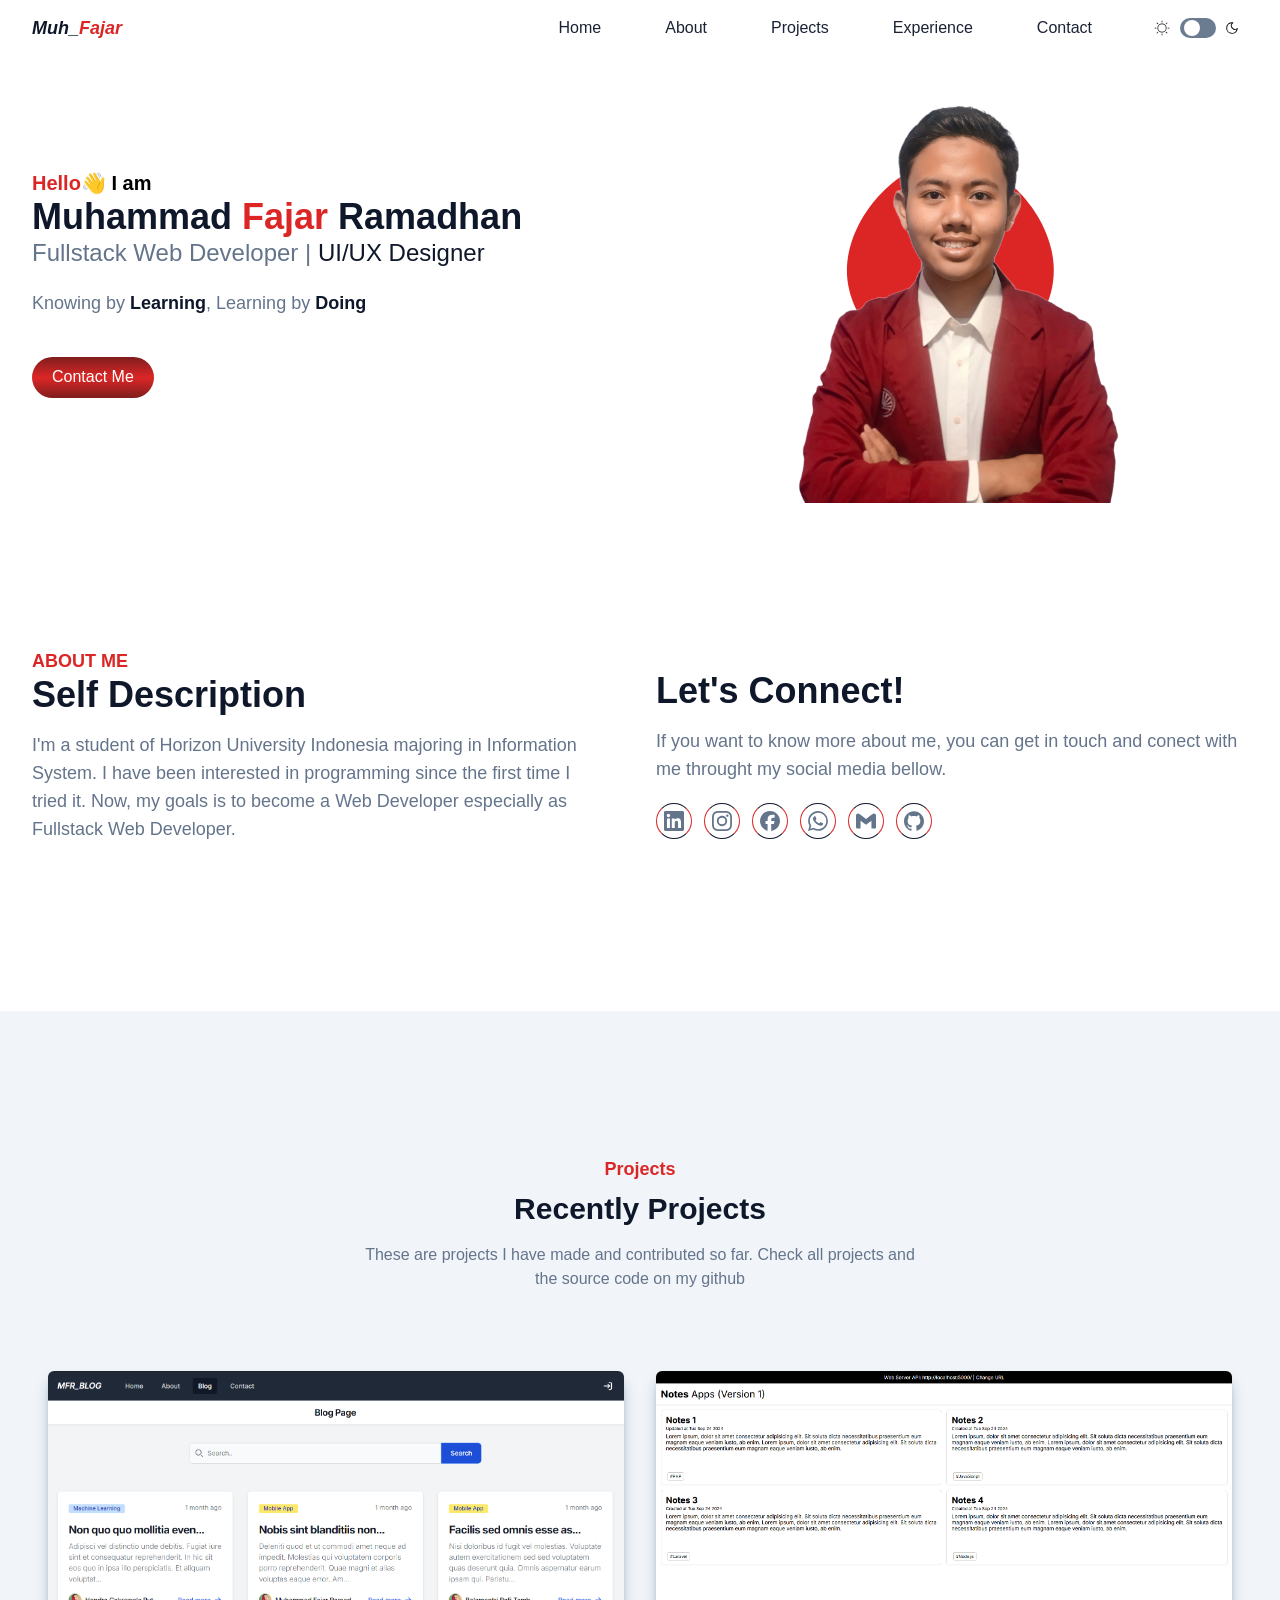
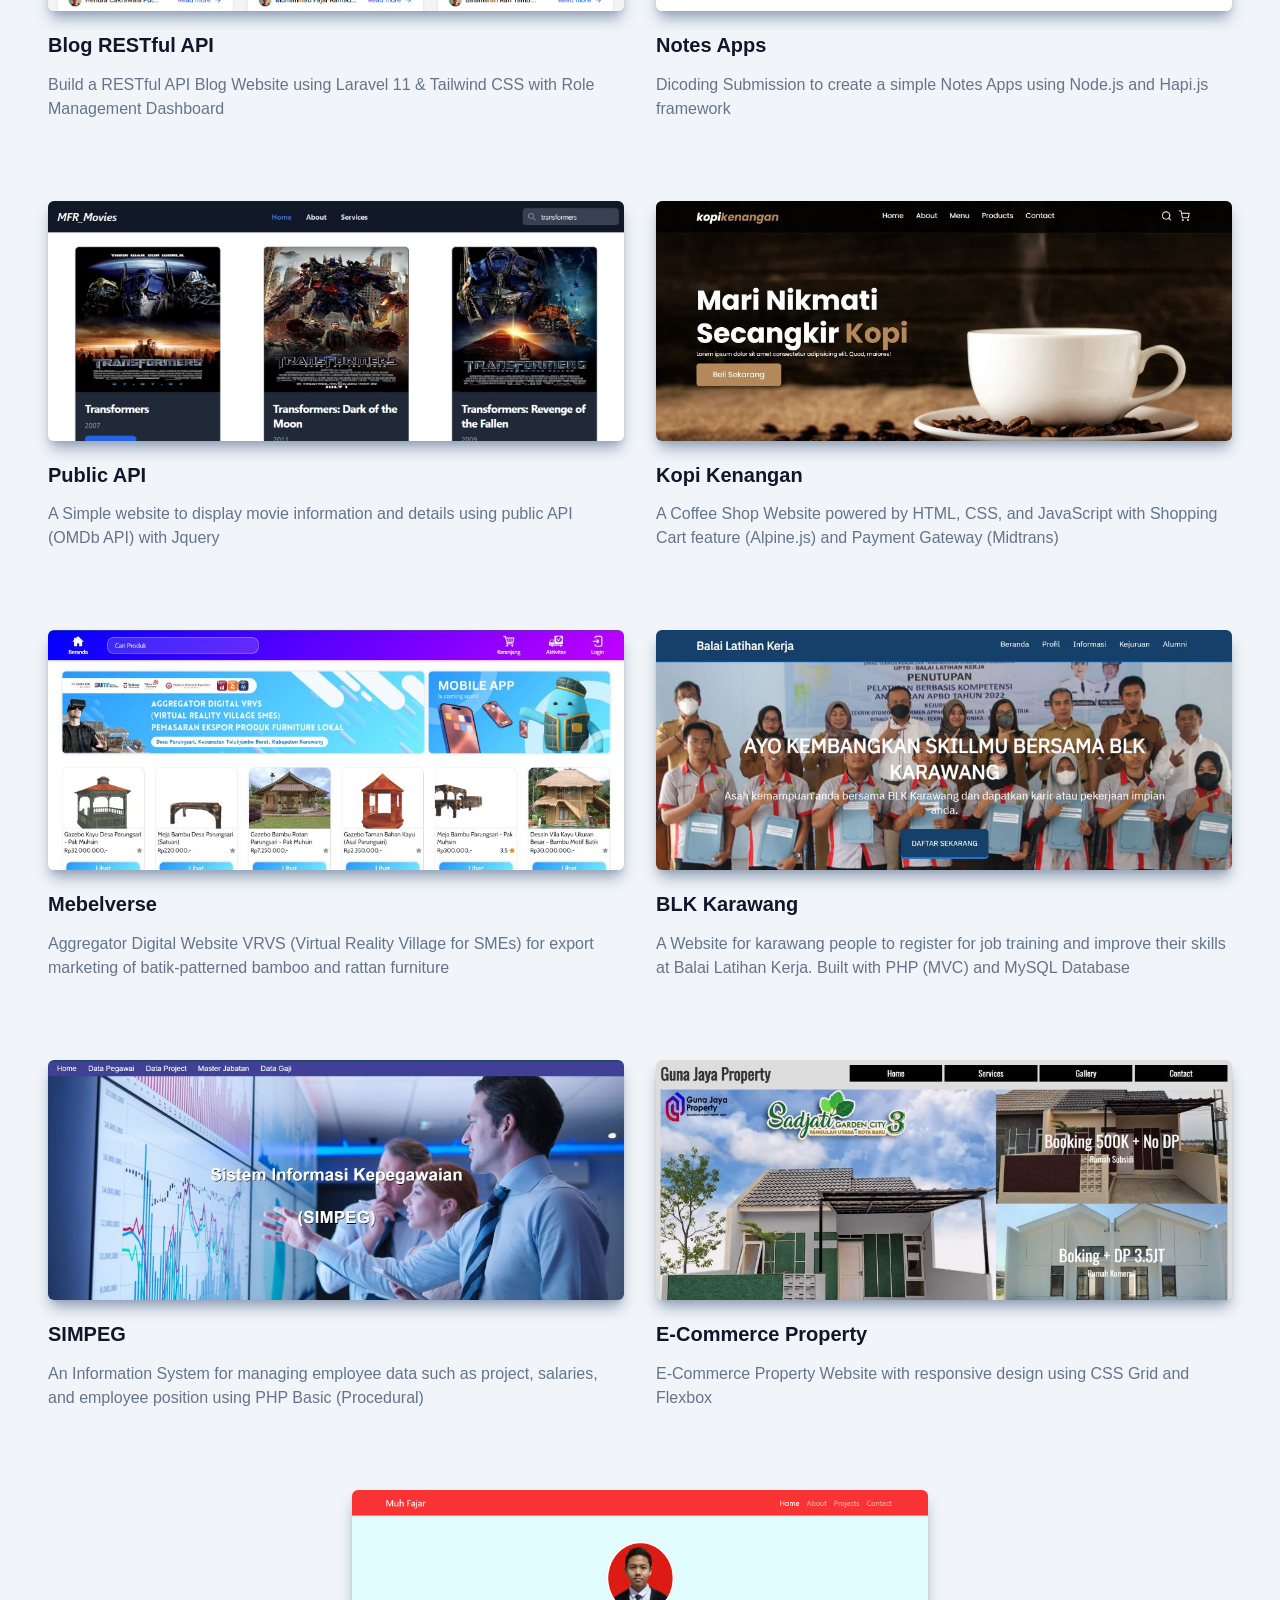
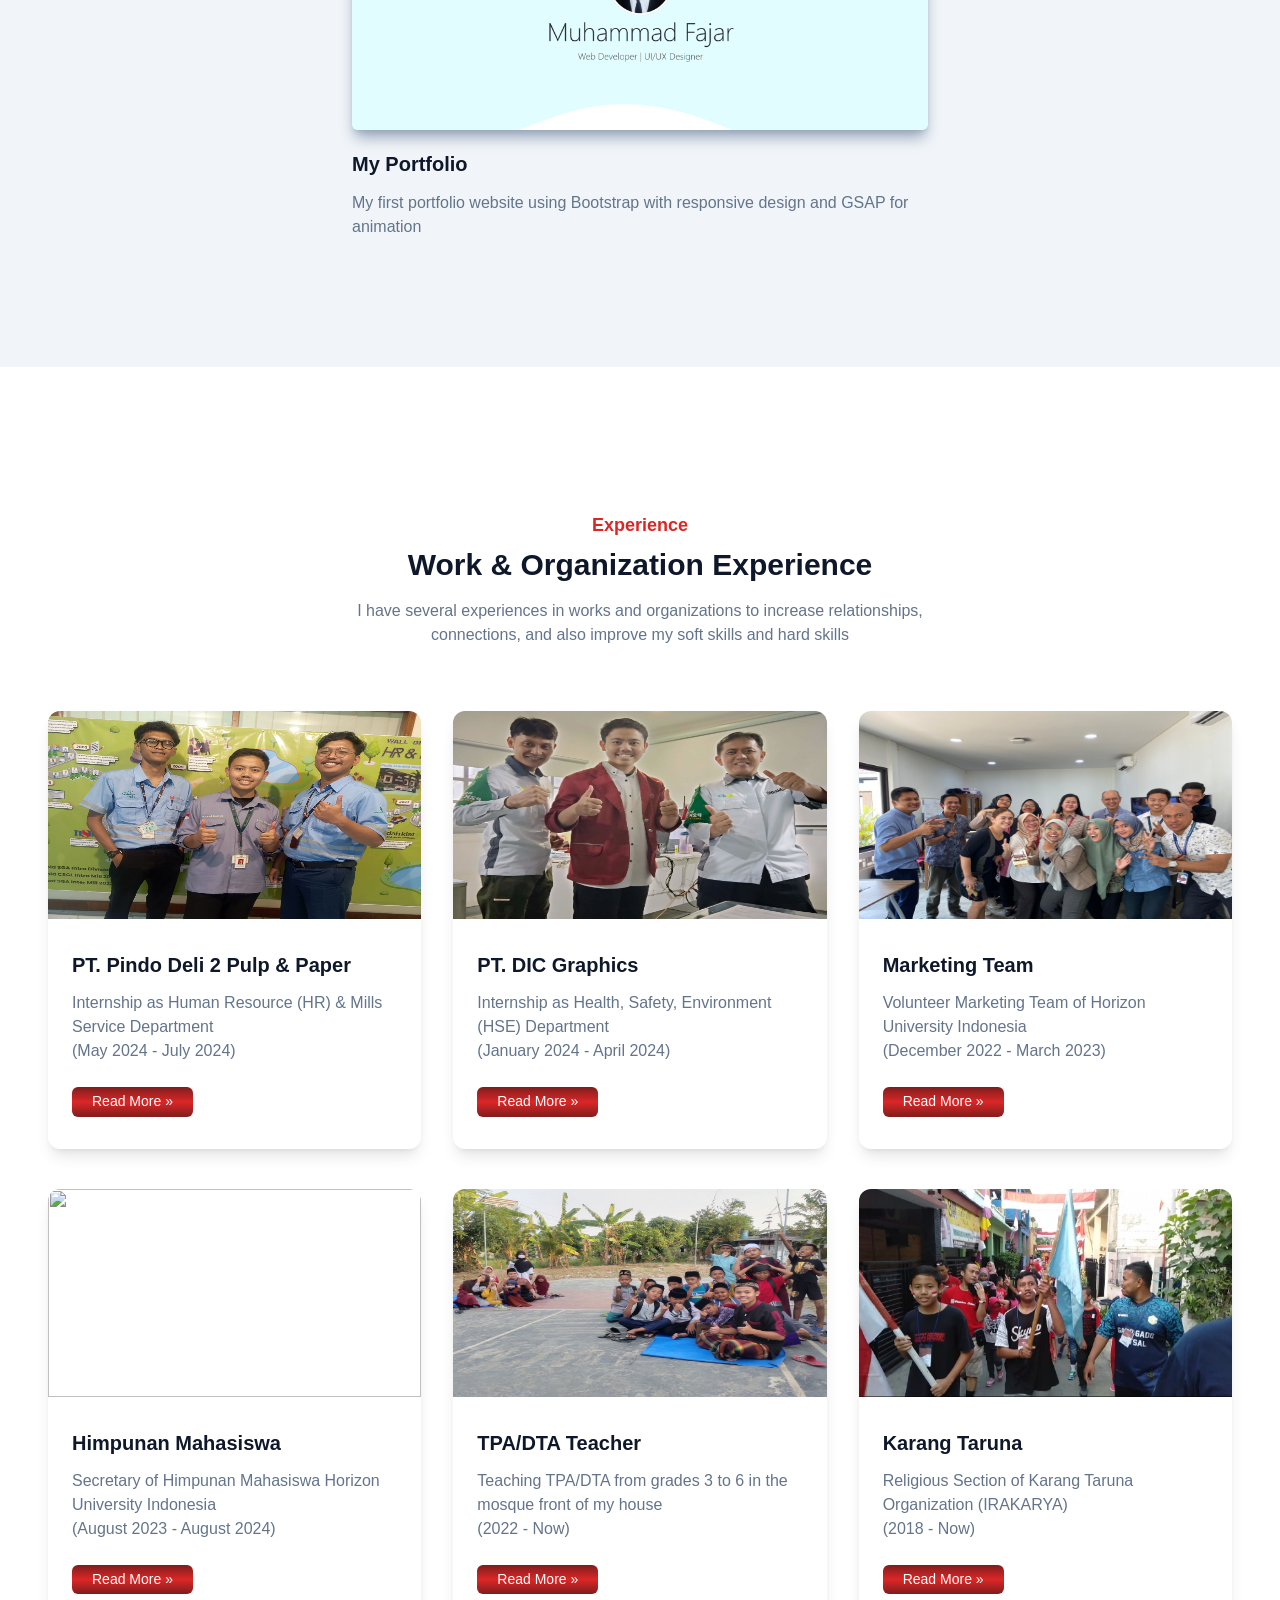
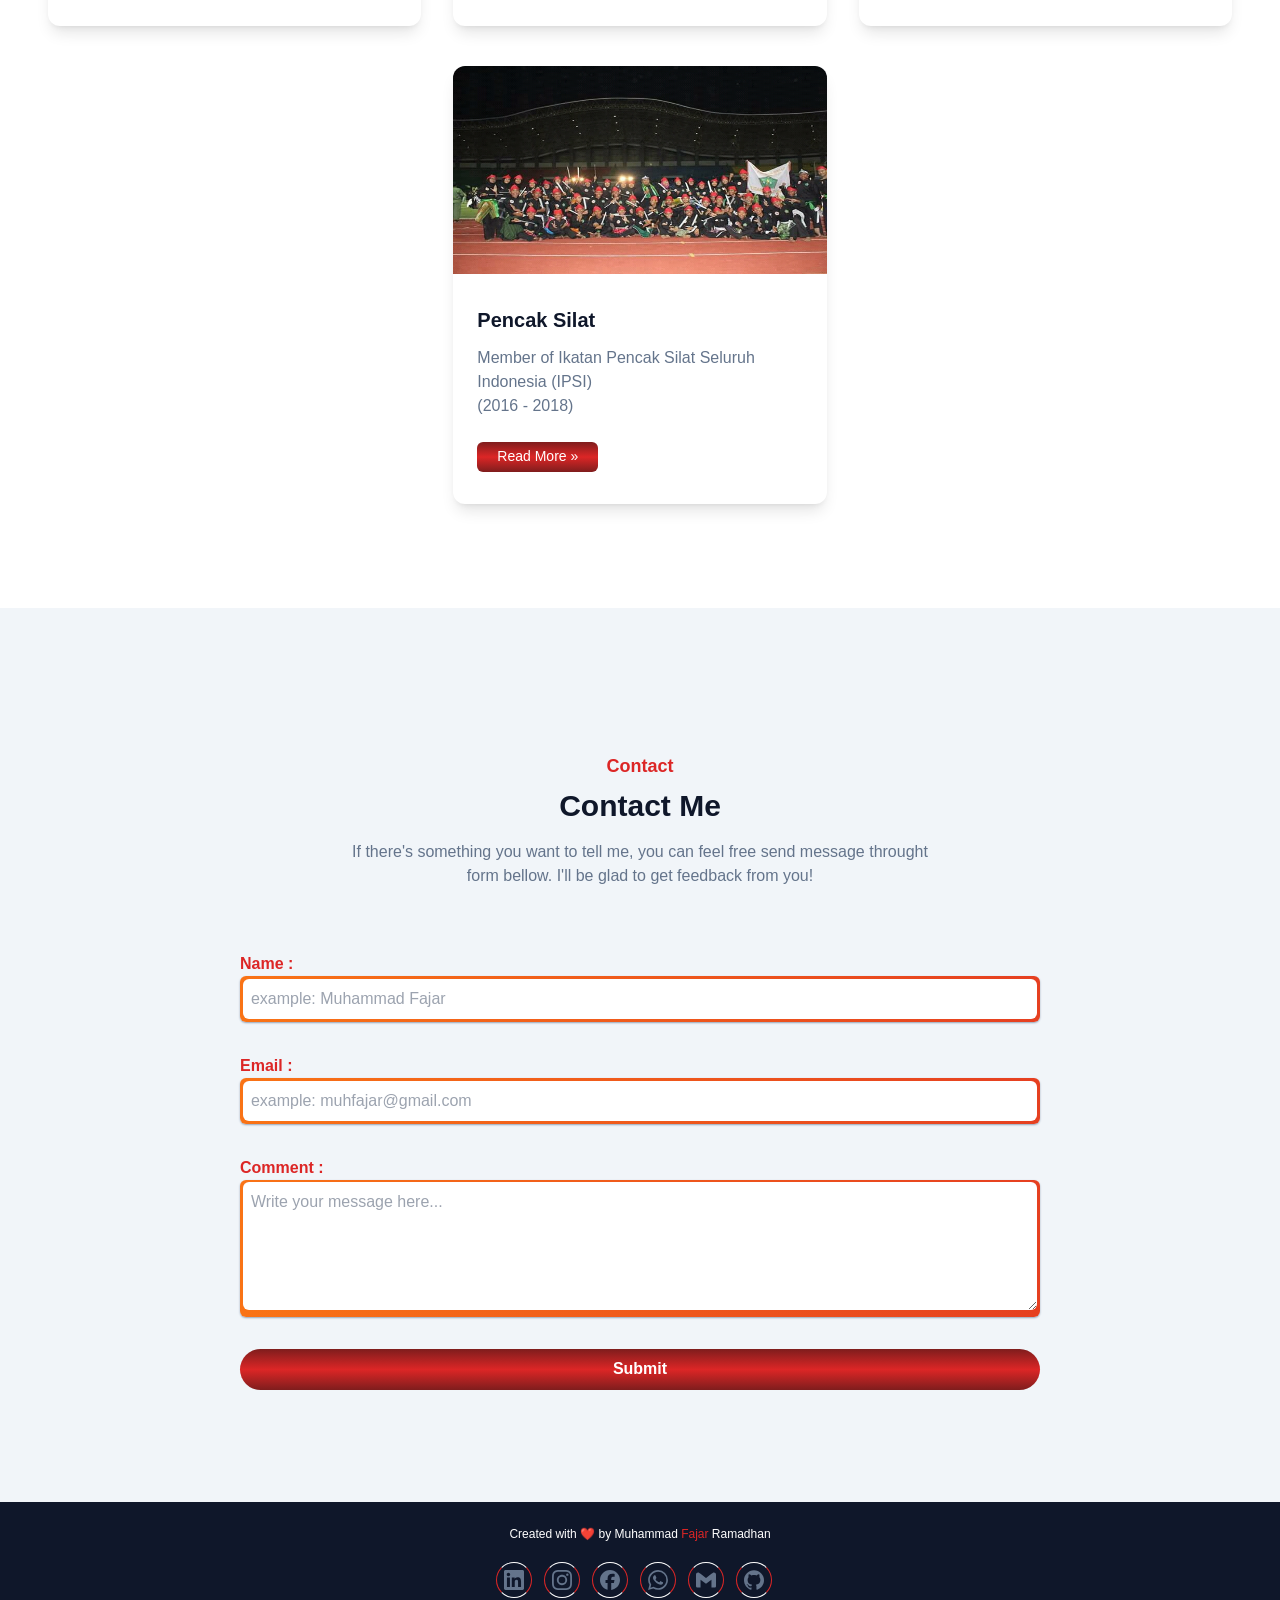
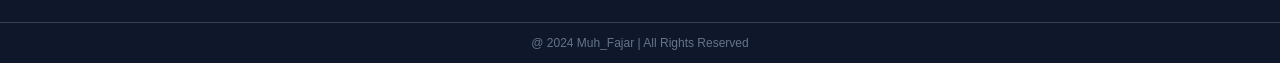
==== commit 4998485d: "add: adding 1 project img" ====
--- a/index.html
+++ b/index.html
@@ -455,6 +455,39 @@
           <div class="p-4 mb-12 md:w-1/2">
             <div class="project-card">
               <a
+                href="https://github.com/mfajarramadhan/blog-restful-api.git"
+                target="_blank"
+              >
+                <img
+                  src="src/img/projects/blog.png"
+                  alt="My First Portfolio"
+                  width="w-full"
+                />
+              </a>
+            </div>
+            <h3
+              class="relative inline-block mt-5 mb-3 text-xl font-semibold cursor-pointer hover:text-primary dark:hover:text-primary text-dark dark:text-light group"
+            >
+              <a
+                href="https://github.com/mfajarramadhan/blog-restful-api.git"
+                target="_blank"
+                >Blog RESTful API</a
+              >
+              <!-- Underline Animation -->
+              <span
+                class="block -mt-[2px] mb-[2px] h-[0.1rem] bg-dark dark:bg-light w-0 group-hover:w-full transition-all duration-300 ease-in-out"
+              ></span>
+            </h3>
+            <p class="text-slate-500">
+              Build a RESTful API Blog Website using Laravel 11 & Tailwind CSS
+              with Role Management Dashboard
+            </p>
+          </div>
+
+          <!-- Add New Project -->
+          <div class="p-4 mb-12 md:w-1/2">
+            <div class="project-card">
+              <a
                 href="https://github.com/mfajarramadhan/back-end-app-restful-api.git"
                 target="_blank"
               >
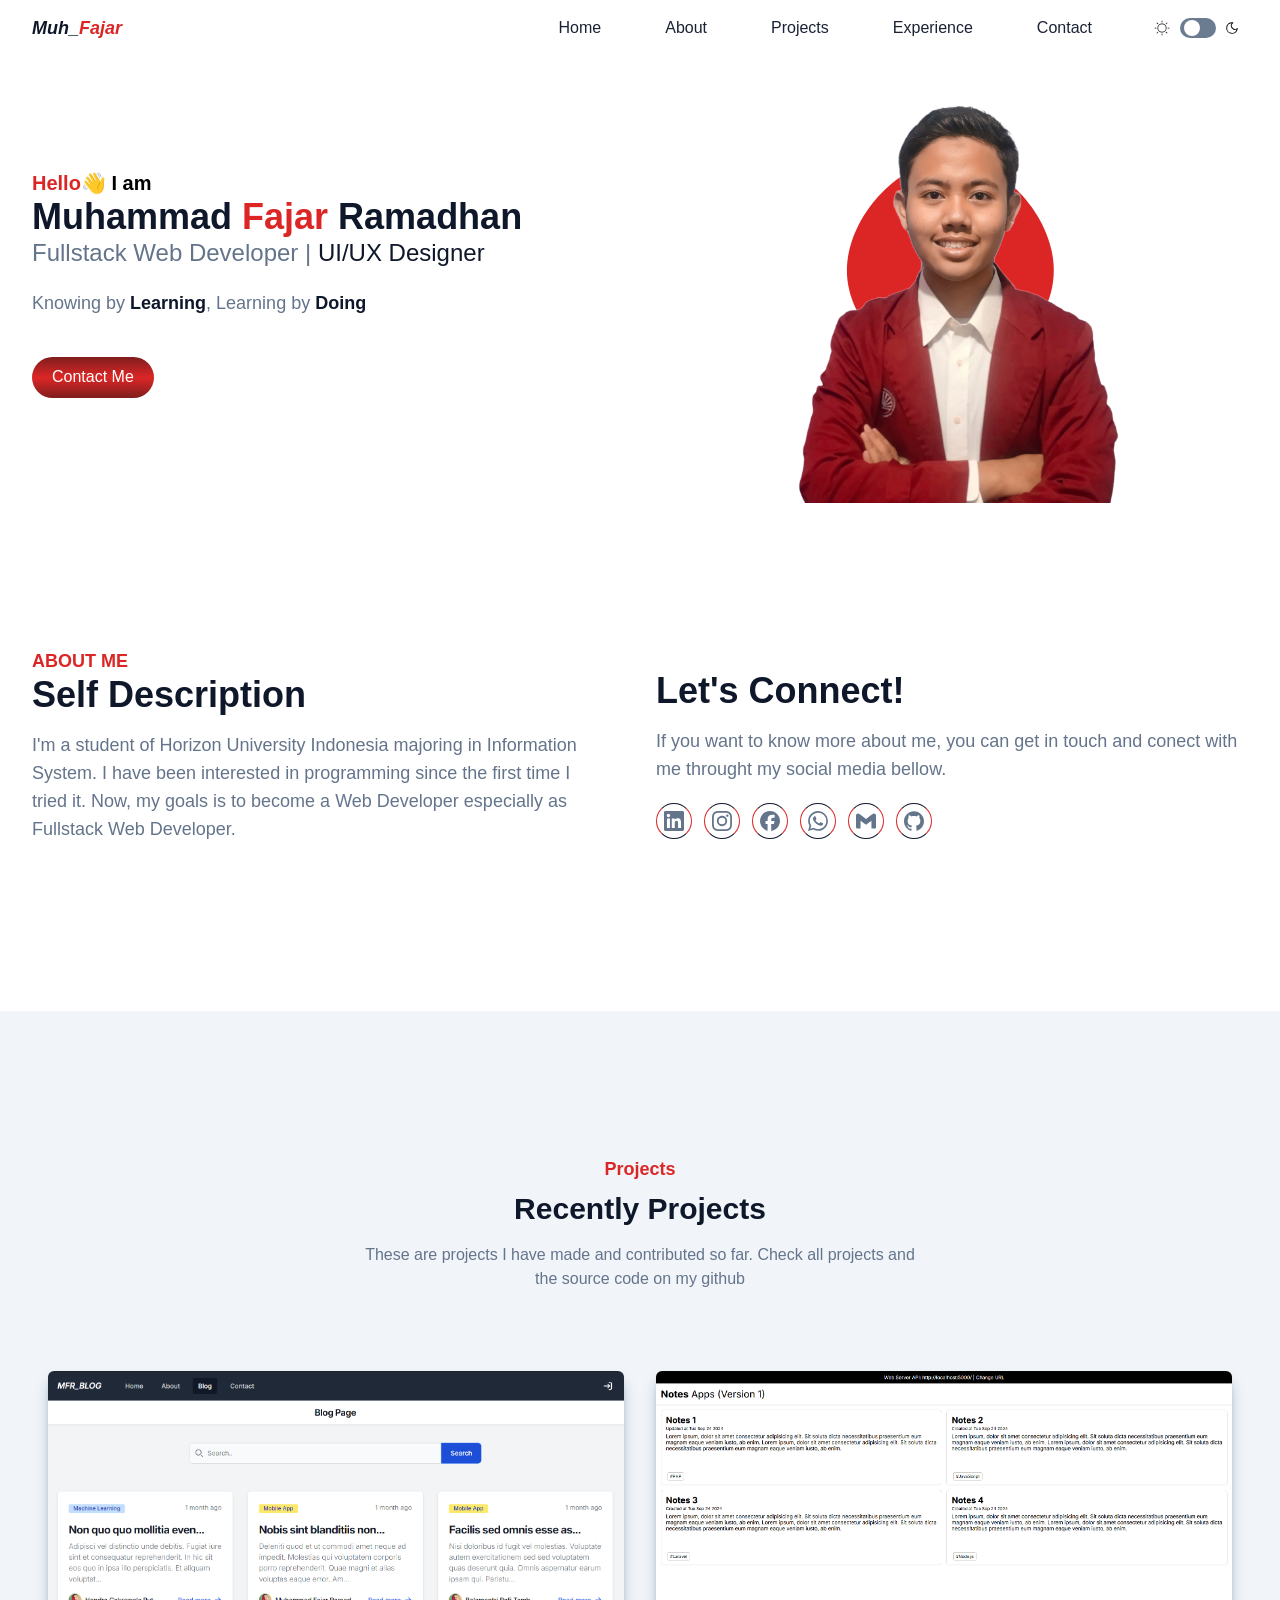
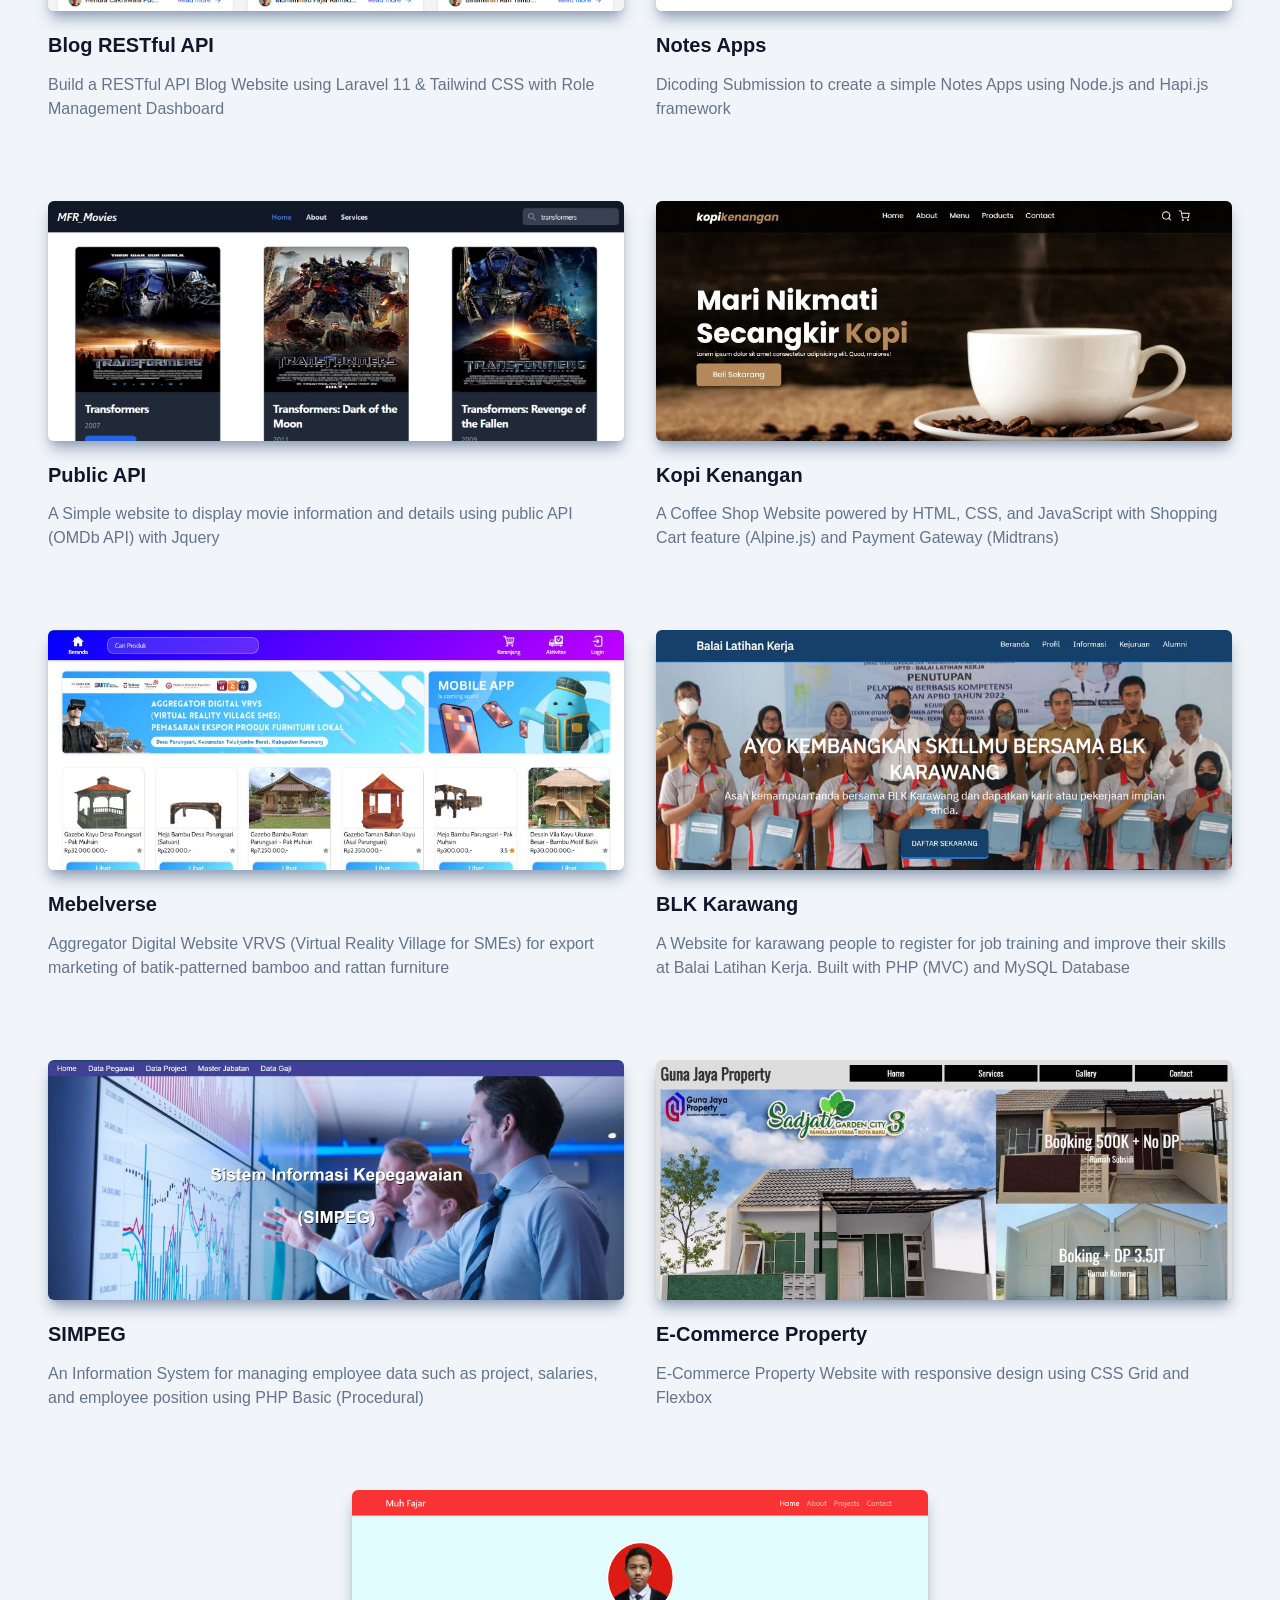
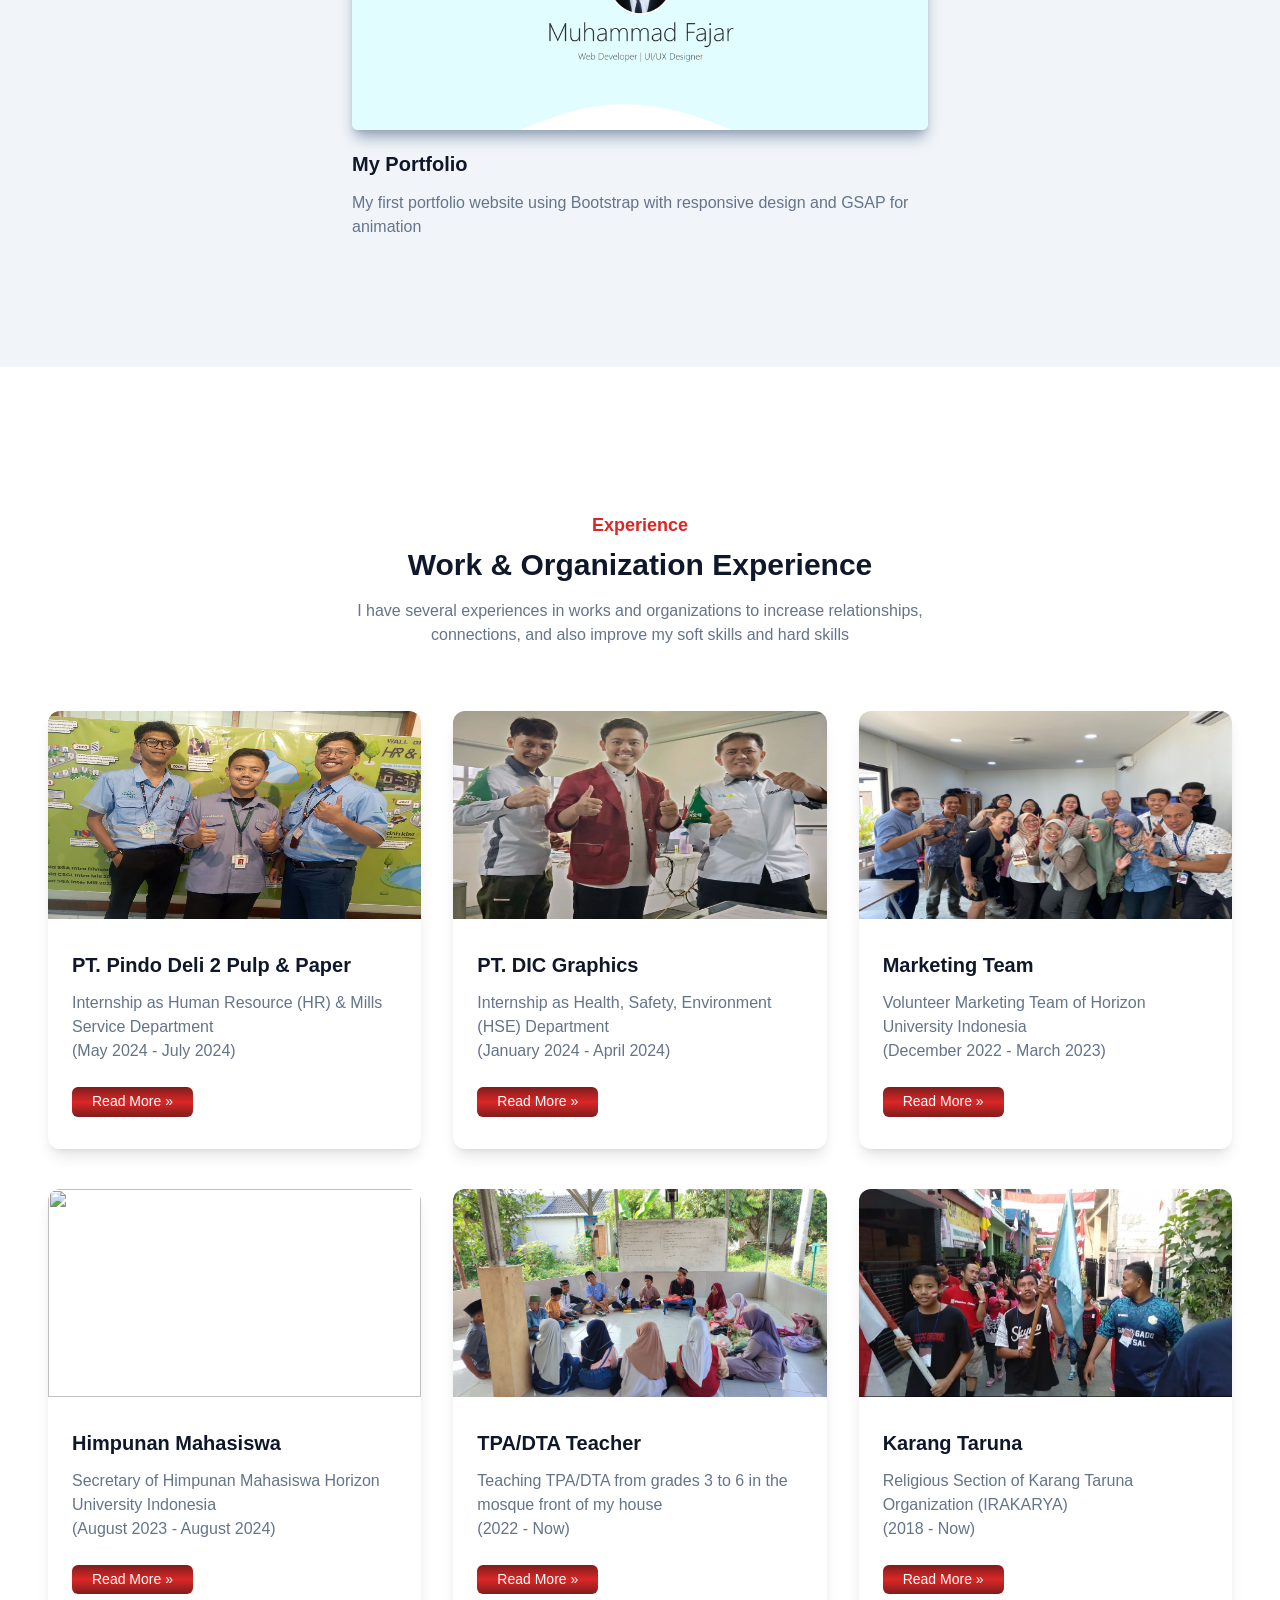
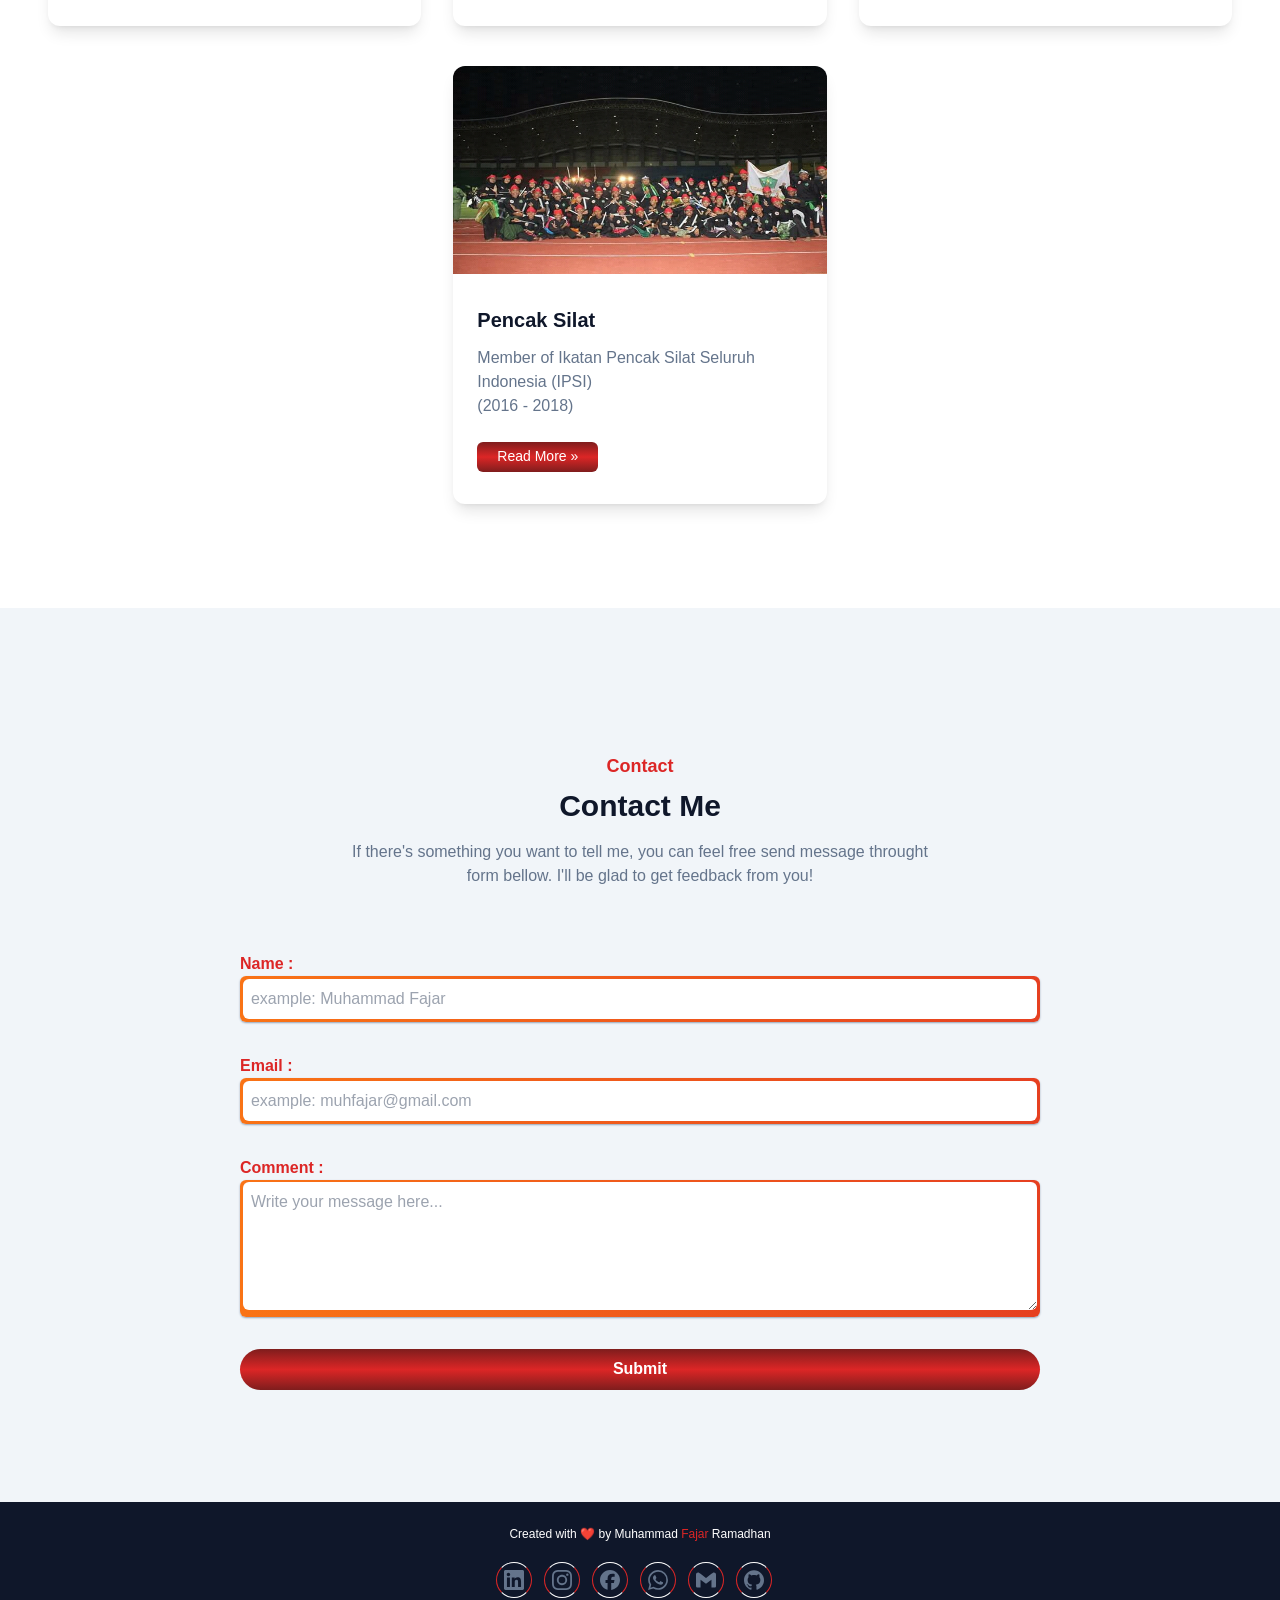
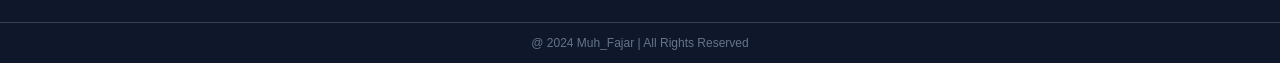
==== commit 95197296: "fix: update tpa image in experience folder" ====
--- a/index.html
+++ b/index.html
@@ -310,7 +310,7 @@
             <div class="flex items-center">
               <!-- LinkedIn -->
               <a
-                href="https://www.linkedin.com/in/muhammad-fajar-ramadhan-908aa2278?utm_source=share&utm_campaign=share_via&utm_content=profile&utm_medium=android_app"
+                href="https://www.linkedin.com/in/muhammad-fajar-ramadhan-908aa2278?"
                 class="flex items-center justify-center mr-3 border rounded-full w-9 h-9 text-secondary border-x-primary border-y-dark hover:border-dark dark:border-x-primary dark:border-y-light dark:hover:border-light hover:text-white hover:bg-primary"
                 target="_blank"
               >
